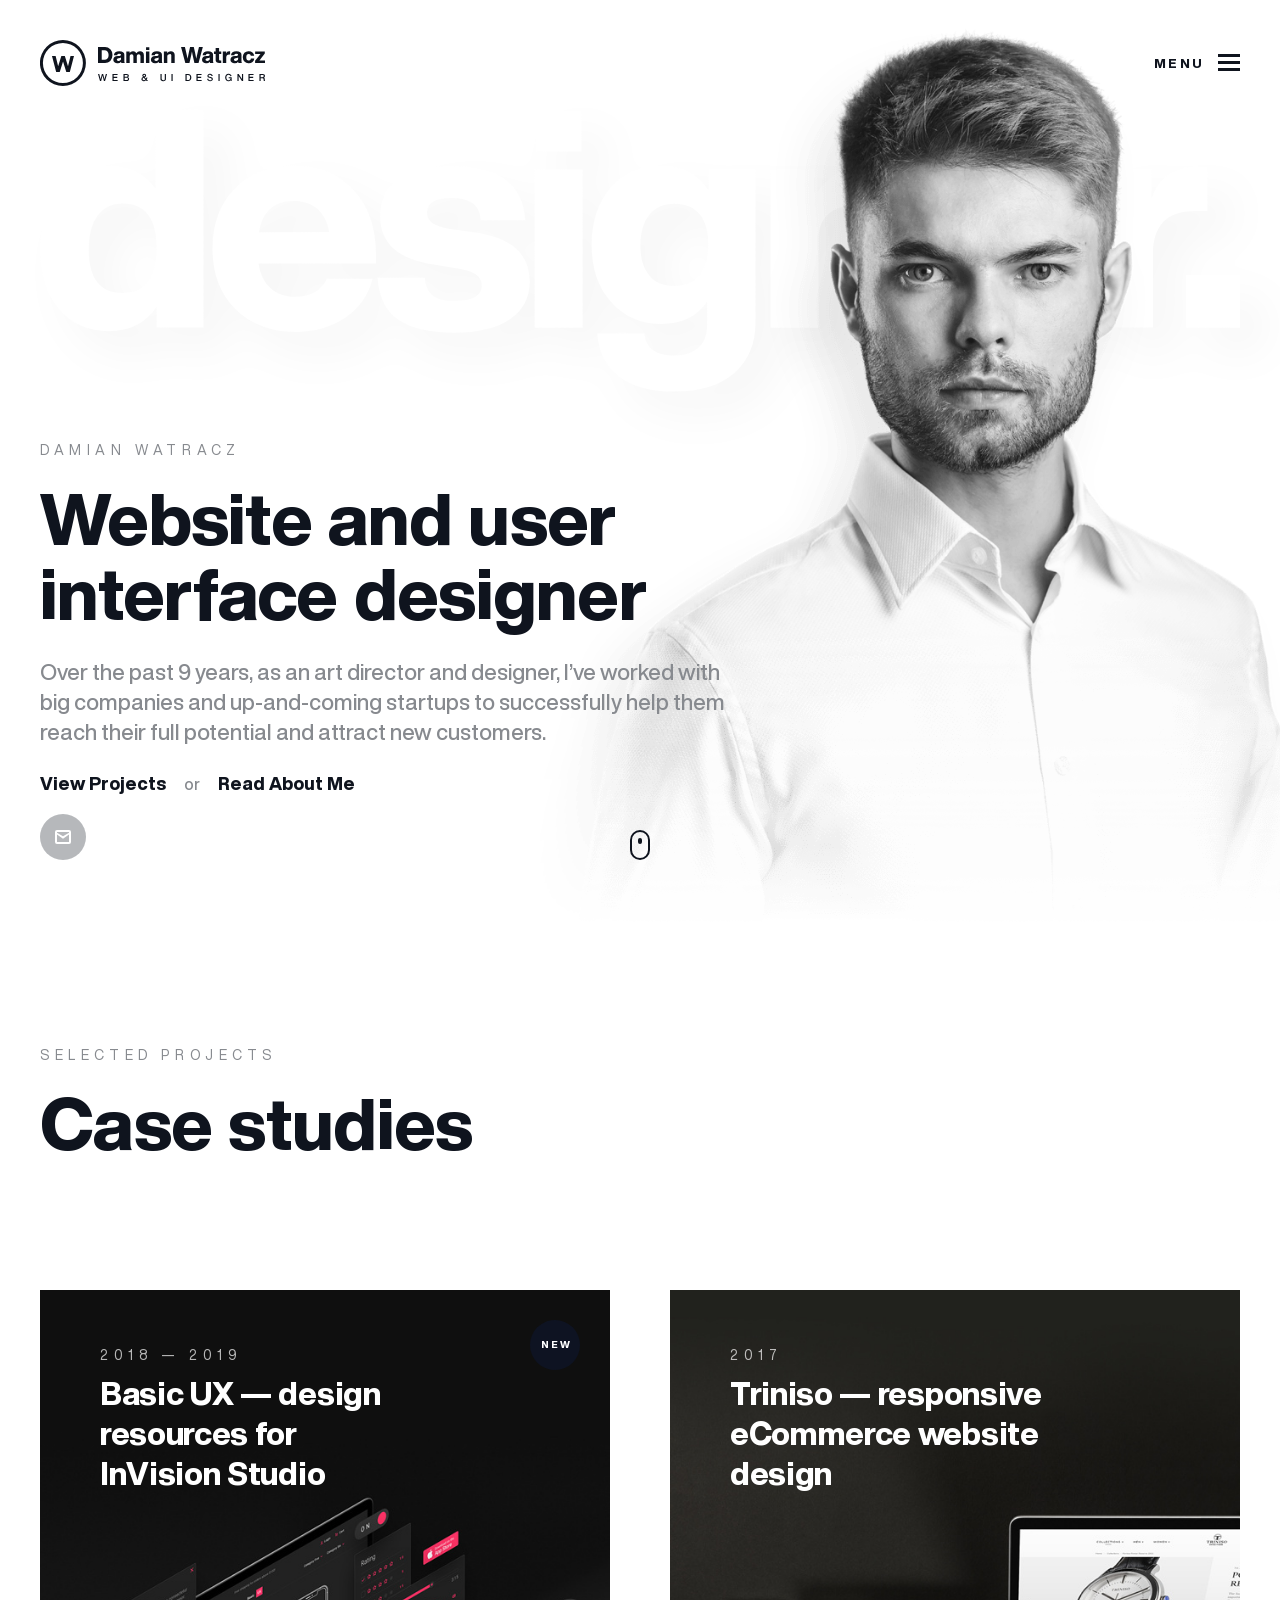
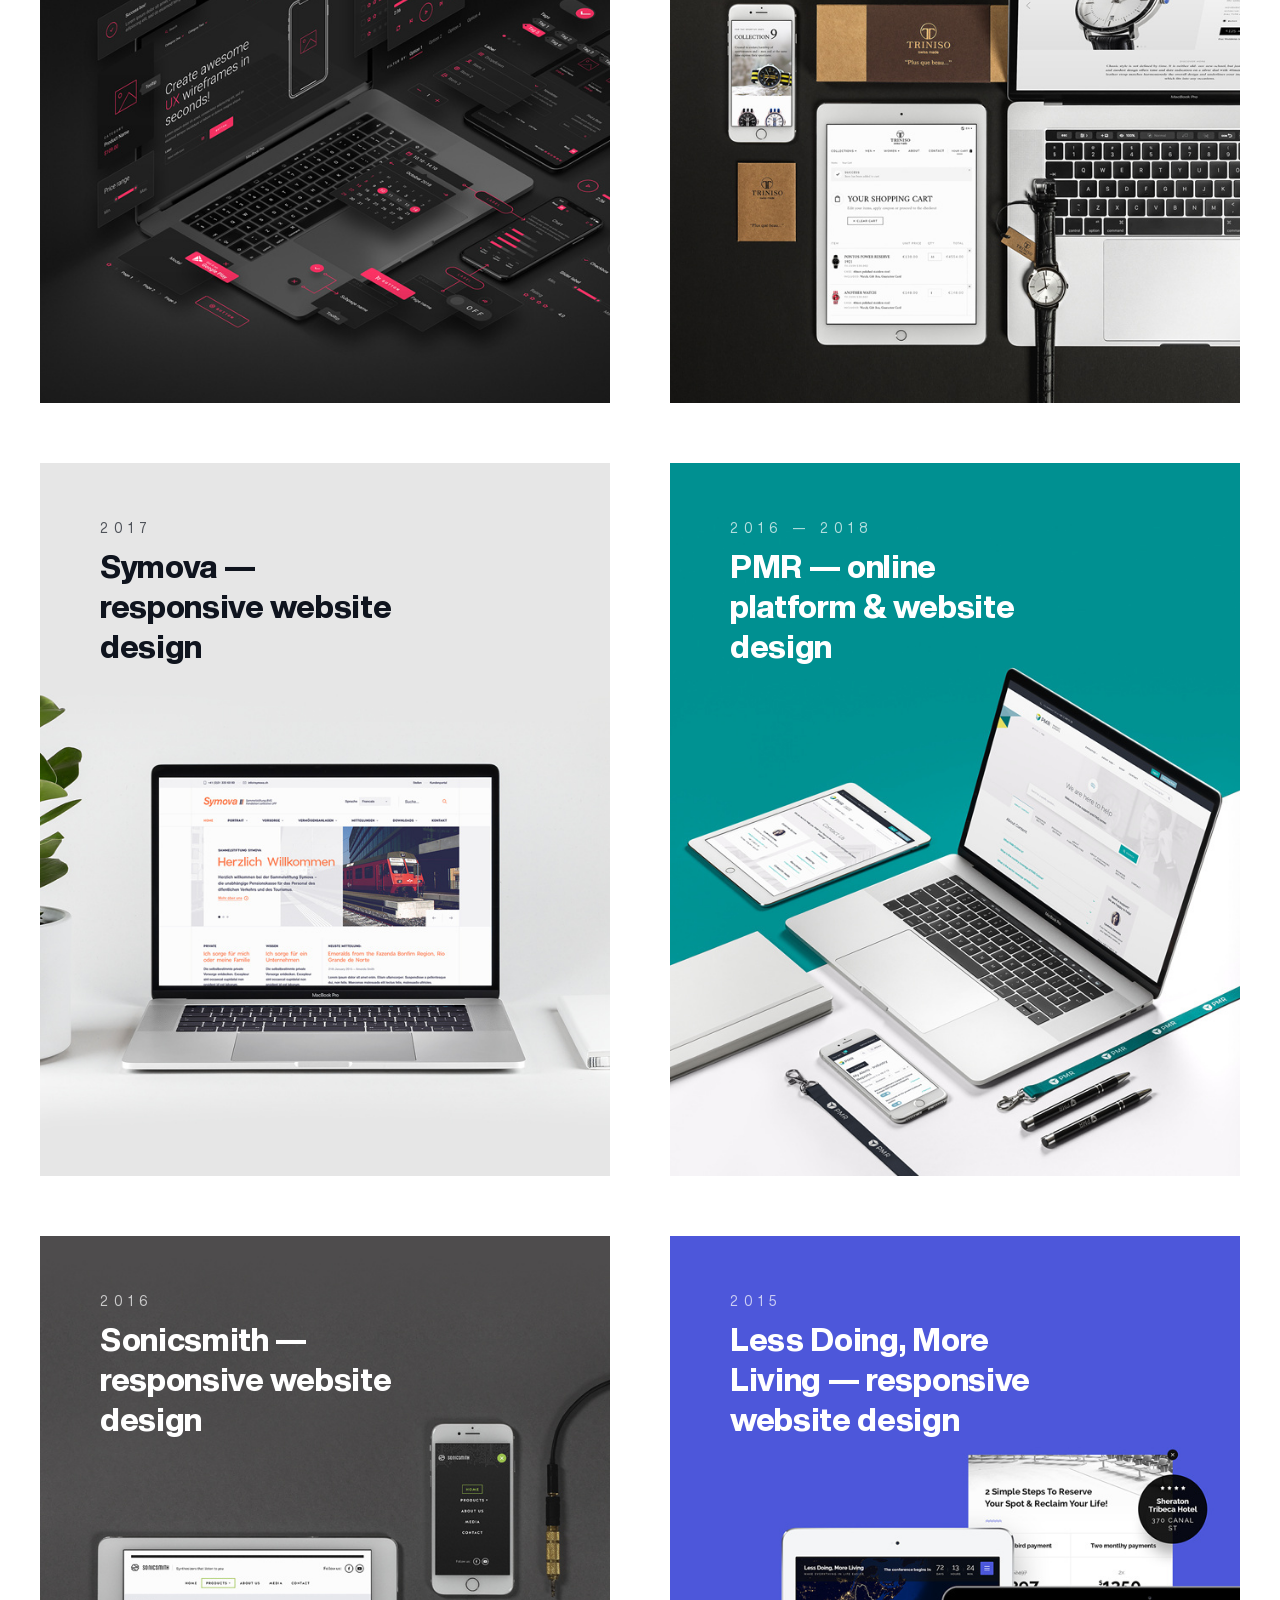
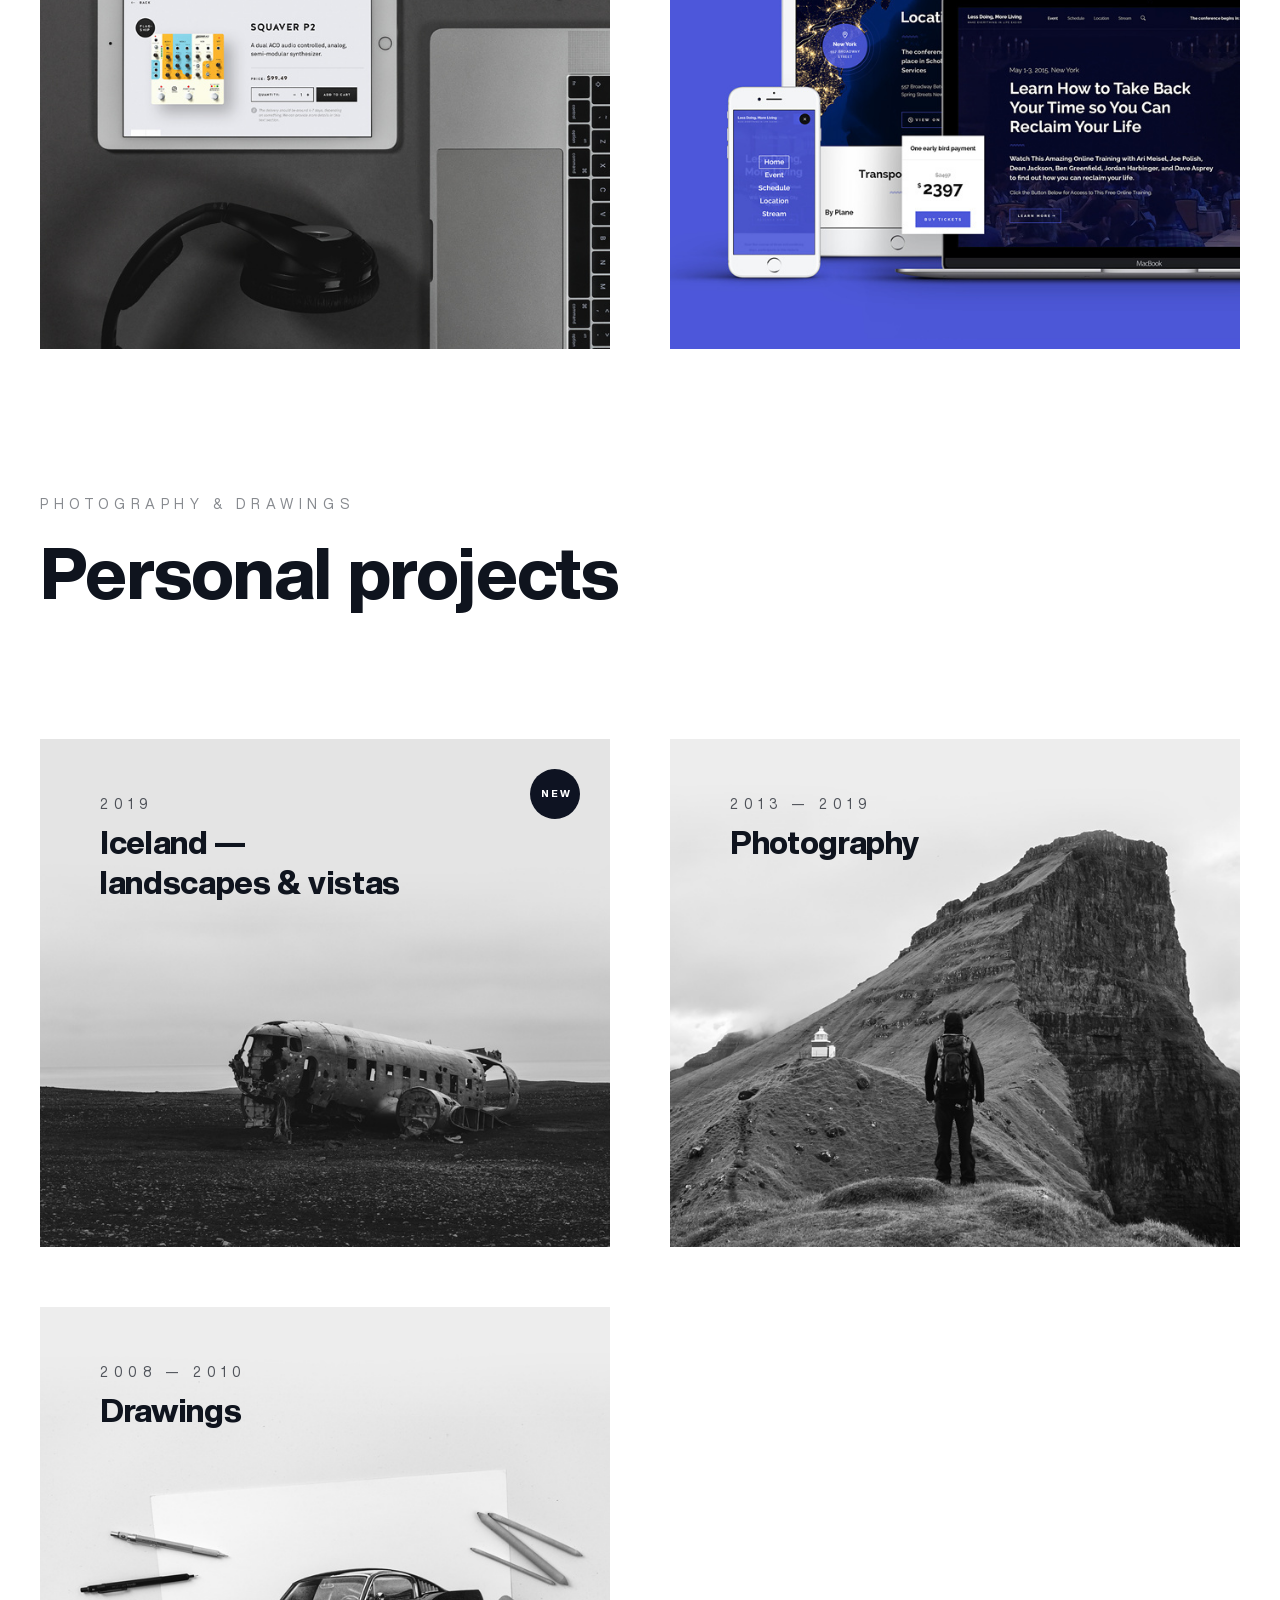
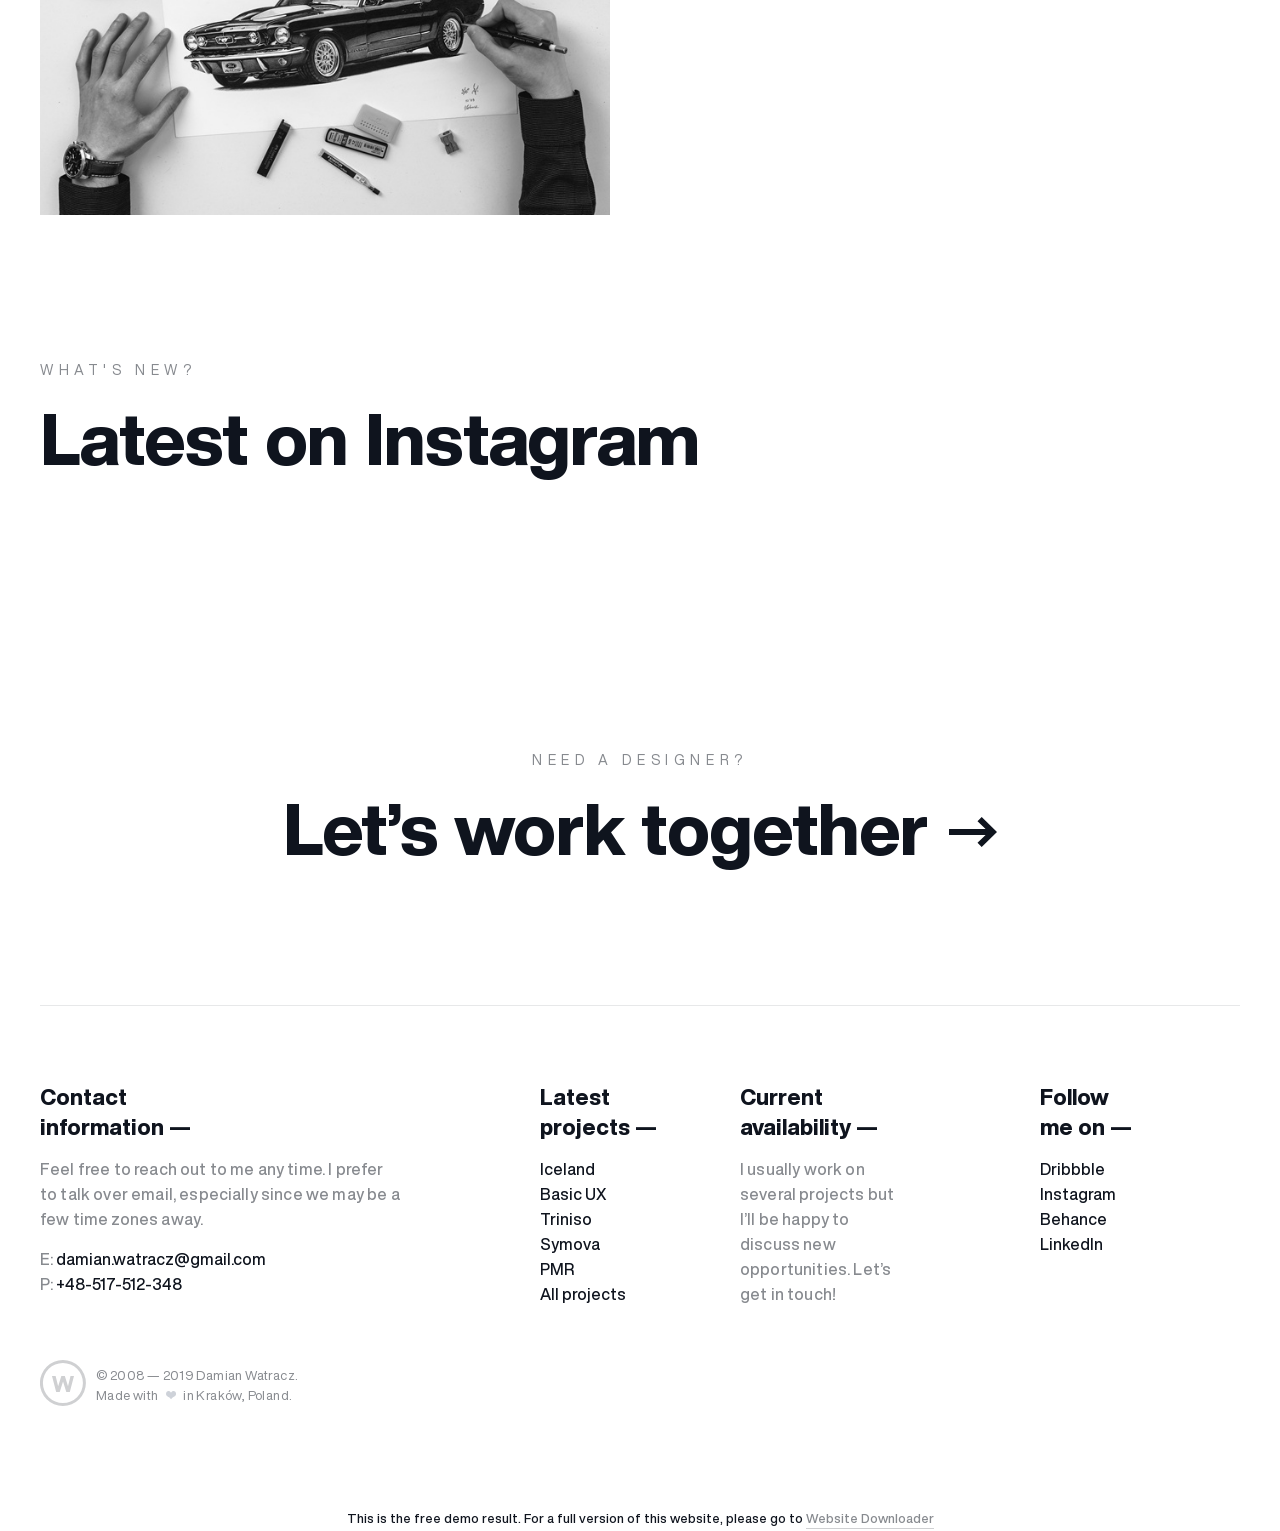
==== index.html @ 588ae4c5 "init: app init" ====
<!DOCTYPE html><html class="home"><head>
	<meta http-equiv="Content-Type" content="text/html; charset=UTF-8"/>
<title>Portfolio | Damian Watracz - Freelance Web & UI Designer</title>
	<link rel="canonical" href="https://watracz.com" />
<meta name="viewport" content="height=device-height, width=device-width, initial-scale=1, minimum-scale=1, maximum-scale=1, viewport-fit=cover, shrink-to-fit=no">
<base href=".">
<meta name="author" content="Damian Watracz">
<meta name="keywords" content="freelance, freelancer, responsive, rwd, web, website, ui, ux, user, interface, experience, graphic, creative, designer, director, direction, product, mobile, application, app, animation, interaction, photography, art, hire, agency, studio, consultancy, portfolio, case, study, studies, projects, krakow, kraków, poland">
<meta name="description" content="I design unique and functional digital products. Over the past 7 years, as a freelance art director and designer, I’ve worked with big companies and up-and-coming startups around the world to help them reach their full potential and attract new customers.">
<link rel="apple-touch-icon" sizes="57x57" href="assets/favicon/apple-touch-icon-57x57.png">
<link rel="apple-touch-icon" sizes="60x60" href="assets/favicon/apple-touch-icon-60x60.png">
<link rel="apple-touch-icon" sizes="72x72" href="assets/favicon/apple-touch-icon-72x72.png">
<link rel="apple-touch-icon" sizes="76x76" href="assets/favicon/apple-touch-icon-76x76.png">
<link rel="apple-touch-icon" sizes="114x114" href="assets/favicon/apple-touch-icon-114x114.png">
<link rel="apple-touch-icon" sizes="120x120" href="assets/favicon/apple-touch-icon-120x120.png">
<link rel="apple-touch-icon" sizes="144x144" href="assets/favicon/apple-touch-icon-144x144.png">
<link rel="apple-touch-icon" sizes="152x152" href="assets/favicon/apple-touch-icon-152x152.png">
<link rel="apple-touch-icon" sizes="180x180" href="assets/favicon/apple-touch-icon-180x180.png">
<link rel="icon" type="image/png" sizes="32x32" href="assets/favicon/favicon-32x32.png">
<link rel="icon" type="image/png" sizes="192x192" href="assets/favicon/android-chrome-192x192.png">
<link rel="icon" type="image/png" sizes="16x16" href="assets/favicon/favicon-16x16.png">
<link rel="manifest" href="site.webmanifest">
<link rel="mask-icon" href="assets/favicon/safari-pinned-tab.svg" color="#212733">
<link rel="shortcut icon" href="assets/favicon/favicon.ico">
<meta name="msapplication-TileColor" content="#ffffff">
<meta name="msapplication-TileImage" content="assets/favicon/mstile-144x144.png">
<meta name="msapplication-config" content="browserconfig.xml">
<meta name="theme-color" content="#ffffff">
<meta property="og:type" content="website">
<meta property="og:site_name" content="Damian Watracz">
<meta property="og:image" content="assets/images/page-home.jpg">
<meta property="og:image:width" content="1200">
<meta property="og:image:height" content="630">
<meta property="og:title" content="Portfolio | Damian Watracz - Freelance Web & UI Designer">
<meta property="og:description" content="I design unique and functional digital products. Over the past 7 years, as a freelance art director and designer, I’ve worked with big companies and up-and-coming startups around the world to help them reach their full potential and attract new customers.">
<link rel="stylesheet" href="assets/fonts/webfonts.css">
<link rel="stylesheet" href="css/build.min.css">
<script async src="https://www.googletagmanager.com/gtag/js?id=UA-112464574-1"></script>
<script>
			window.dataLayer = window.dataLayer || [];
			function gtag(){dataLayer.push(arguments);}
			gtag('js', new Date());
			gtag('config', 'UA-112464574-1');
		</script>
</head>
<body>
<script src="https://www.google.com/recaptcha/api.js?onload=recaptchaOnloadCallback&render=explicit" async defer></script>
<script>
		var recaptchaObject = null;
		var recaptchaOnloadCallback = function() {
			if($('#contact-recaptcha').length > 0 && typeof grecaptcha !== "undefined"){
				if($('#contact-recaptcha iframe').length < 1){
					recaptchaObject = grecaptcha.render('contact-recaptcha', {
						'sitekey' : '6LdtzscUAAAAAPSIrHt9dDtkTmiEdtwREsl9w4NA',
						'callback' : function(response){
							$('#contact-recaptcha > div iframe').removeAttr('style');
						}
					});
				}else{
					grecaptcha.reset(recaptchaObject);
				}
			}
		};
		</script>
<div class="svg-icons-wrapper">
<svg viewBox="0 0 20 20" xmlns="http://www.w3.org/2000/svg" xlink="http://www.w3.org/1999/xlink"><symbol viewBox="0 0 20 20" id="icon_arrow_down"><title>icon_arrow_down</title> <path d="M2,12.3L3.4,11L9,16.4V0h2v16.4l5.6-5.4l1.4,1.3L10,20L2,12.3z" /> </symbol><symbol viewBox="0 0 20 20" id="icon_arrow_left"><title>icon_arrow_left</title> <path d="M7.7,2L9,3.4L3.6,9H20v2H3.6L9,16.6L7.7,18L0,10L7.7,2z" /> </symbol><symbol viewBox="0 0 16 16" id="icon_arrow_link--thin"><title>icon_arrow_link--thin</title> <path d="M15,8.5L10.8,13l-0.7-0.7L13.1,9H1V8h12.1l-3.1-3.3L10.8,4L15,8.5z" /> </symbol><symbol viewBox="0 0 16 16" id="icon_arrow_link"><title>icon_arrow_link</title> <path d="M10.9,13l-1.4-1.4L12.2,9H0V7h12.2L9.5,4.4L10.9,3L16,8L10.9,13z" /> </symbol><symbol viewBox="0 0 20 20" id="icon_arrow_right"><title>icon_arrow_right</title> <path d="M12.3,18L11,16.6l5.4-5.6H0V9h16.4L11,3.4L12.3,2l7.7,8L12.3,18z" /> </symbol><symbol viewBox="0 0 20 20" id="icon_arrow_up"><title>icon_arrow_up</title> <path d="M18,7.7L16.6,9L11,3.6V20H9V3.6L3.4,9L2,7.7L10,0L18,7.7z" /> </symbol><symbol viewBox="0 0 20 20" id="icon_button_check"><title>icon_button_check</title> <path d="M17.7,3.8c-0.4-0.4-1-0.4-1.4,0l-8.4,9L3.7,9C3.3,8.6,2.7,8.6,2.3,9c-0.4,0.4-0.5,1-0.1,1.5L6.9,16c0,0.1,0.1,0.1,0.2,0.2
	c0.6,0.5,1.5,0.4,2-0.2l0,0l8.7-10.7C18.1,4.8,18.1,4.2,17.7,3.8z" /> </symbol><symbol viewBox="0 0 20 20" id="icon_button_loading"><title>icon_button_loading</title> <path id="icon_button_loading-Icon" d="M5.1,16c-0.3,0-0.5-0.1-0.7-0.3c-3.1-3.1-3.1-8.2,0-11.4C5.9,2.8,7.9,2,10,2c0.6,0,1,0.5,1,1s-0.4,1-1,1
	c-3.3,0-6,2.7-6,6c0,1.6,0.6,3.1,1.8,4.2c0.4,0.4,0.4,1,0,1.4c0,0,0,0,0,0C5.6,15.9,5.3,16,5.1,16z" /> </symbol><symbol viewBox="0 0 20 20" id="icon_button_mail"><title>icon_button_mail</title> <path d="M16,17H4c-1.1,0-2-0.9-2-2V5c0-1.1,0.9-2,2-2h12c1.1,0,2,0.9,2,2v10C18,16.1,17.1,17,16,17z M16,15V7.6l-6,4.2L4,7.6V15H16z
	 M4,5v0.7l6,3.4l6-3.4V5H4z" /> </symbol><symbol viewBox="0 0 20 20" id="icon_heart"><title>icon_heart</title> <path d="M10,5.6C7.4-0.1,0.1,1.2,0,7.9c0,3.7,3.5,5.1,5.9,6.5c2.3,1.4,3.9,3.4,4.2,4.2c0.2-0.8,2-2.8,4.1-4.3
	c2.3-1.6,5.9-2.9,5.9-6.5C20,1.2,12.5,0.1,10,5.6z" /> </symbol><symbol viewBox="0 0 30 30" id="icon_instagram"><title>icon_instagram</title> <style type="text/css"> .st0{fill-rule:evenodd;clip-rule:evenodd;} </style> <g> <g> <path class="st0" d="M15,7.8c-4,0-7.2,3.2-7.2,7.2s3.2,7.2,7.2,7.2c4,0,7.2-3.2,7.2-7.2S19,7.8,15,7.8z M15,19.6
			c-2.6,0-4.7-2.1-4.7-4.7c0-2.6,2.1-4.7,4.7-4.7c2.6,0,4.7,2.1,4.7,4.7C19.7,17.5,17.6,19.6,15,19.6z M22.5,5.8
			c-0.9,0-1.7,0.8-1.7,1.7s0.8,1.7,1.7,1.7s1.7-0.8,1.7-1.7S23.4,5.8,22.5,5.8z M20.9,1H9.1C4.6,1,1,4.6,1,9.1v11.8
			C1,25.4,4.6,29,9.1,29h11.8c4.5,0,8.1-3.6,8.1-8.1V9.1C29,4.6,25.4,1,20.9,1z M26.4,21.1c0,2.8-2.3,5.1-5.1,5.1c0,0-3,0.1-6.1,0.1
			c-3.2,0-6.4-0.1-6.4-0.1c-2.8,0-5.1-2.3-5.1-5.1c0,0-0.1-2.9-0.1-5.9c0-3.2,0.1-6.5,0.1-6.5c0-2.8,2.3-5.1,5.1-5.1
			c0,0,3.2-0.1,6.5-0.1c2.9,0,5.9,0.1,5.9,0.1c2.8,0,5.1,2.3,5.1,5.1c0,0,0.1,3.3,0.1,6.5C26.5,18.2,26.4,21.1,26.4,21.1z" /> </g> </g> </symbol><symbol viewBox="0 0 32 32" id="icon_marker"><title>icon_marker</title> <path d="M16,17c-2.8,0-5-2.2-5-5c0-2.8,2.2-5,5-5s5,2.2,5,5C21,14.8,18.8,17,16,17 M16,0C9.4,0,4,5.4,4,12c0,10,12,20,12,20
	s12-10,12-20C28,5.4,22.6,0,16,0" /> </symbol><symbol viewBox="0 0 20 20" id="icon_notification_error"><title>icon_notification_error</title> <style type="text/css"> .st0{fill-rule:evenodd;clip-rule:evenodd;} </style> <g> <g> <path class="st0" d="M10,12c-0.6,0-1,0.4-1,1s0.4,1,1,1s1-0.4,1-1S10.6,12,10,12z M10,2c-4.4,0-8,3.6-8,8s3.6,8,8,8s8-3.6,8-8
			S14.4,2,10,2z M10,16c-3.3,0-6-2.7-6-6s2.7-6,6-6c3.3,0,6,2.7,6,6S13.3,16,10,16z M10,6C9.4,6,9,6.4,9,7v3c0,0.6,0.4,1,1,1
			s1-0.4,1-1V7C11,6.4,10.6,6,10,6z" /> </g> </g> </symbol><symbol viewBox="0 0 20 20" id="icon_select_gray"><title>icon_select_gray</title> <style type="text/css"> .st0{fill-rule:evenodd;clip-rule:evenodd;} </style> <polygon class="st0" points="13.6,7 10,10.3 6.4,7 5,8.3 8.6,11.7 8.6,11.7 10,13 15,8.3 " /> </symbol><symbol viewBox="0 0 20 20" id="icon_select_new-black"><title>icon_select_new-black</title> <style type="text/css"> .st0{fill-rule:evenodd;clip-rule:evenodd;} </style> <polygon class="st0" points="13.6,7 10,10.3 6.4,7 5,8.3 8.6,11.7 8.6,11.7 10,13 15,8.3 " /> </symbol></svg> </div>
<div id="curtain" class="on first-loading">
<div class="loader-background">
<img src="assets/loader/loader-home.jpg" alt="" class="active" data-page="home">
</div>
</div>
<nav id="nav">
<a href="index.html" class="logo internal" data-page="home">
<svg version="1.0" xmlns="http://www.w3.org/2000/svg" xlink="http://www.w3.org/1999/xlink" x="0px" y="0px" width="46px" height="46px" viewBox="0 0 46 46" enable-background="new 0 0 46 46" space="preserve">
<path fill="#878a8f" d="M22.953,0A23,23,0,1,0,45.909,23,22.978,22.978,0,0,0,22.953,0Zm0,43A20,20,0,1,1,42.915,23,19.981,19.981,0,0,1,22.953,43Zm5.055-16.727L24.83,16.009h-3.5l-3.178,10.24-2.529-10.24H11.99L16.162,32H19.75l3.286-10.6L26.3,32h3.523L34,16.009h-3.5Z" />
</svg>
<svg version="1.0" xmlns="http://www.w3.org/2000/svg" xlink="http://www.w3.org/1999/xlink" x="0px" y="0px" width="167px" height="46px" viewBox="0 0 167 46" enable-background="new 0 0 167 46" space="preserve">
<path fill="#878a8f" d="M6.45,39.32L6.12,37.835,5.16,34H3.9l-0.97,3.837L2.591,39.32l-0.34-1.486L1.261,34h-1.27l2,7h1.17l1.36-5.47L5.89,41H7.05l2.03-7H7.84L6.81,37.835Zm12.777-1.427V36.871H15.678V35.011h3.9V34H14.468v7h5.2V39.989H15.678v-2.1h3.549ZM30.834,35.71a1.521,1.521,0,0,0-.57-1.254A2.391,2.391,0,0,0,28.725,34H25.466v7h3.3a2.474,2.474,0,0,0,1.715-.561,1.9,1.9,0,0,0,.625-1.486,1.69,1.69,0,0,0-1.37-1.741,1.468,1.468,0,0,0,1.1-1.505h0Zm-1.21.177a0.859,0.859,0,0,1-.295.7,1.321,1.321,0,0,1-.865.246h-1.79v-1.84h1.86a0.888,0.888,0,0,1,1.09.9h0Zm-2.949,1.928h1.959a1.044,1.044,0,0,1,1.27,1.072,1.013,1.013,0,0,1-.335.816,1.447,1.447,0,0,1-.965.285h-1.93V37.815ZM49.44,37.53H48.32A3.888,3.888,0,0,1,48,38.72l-1.28-1.407a2.089,2.089,0,0,0,1.41-1.84,1.467,1.467,0,0,0-.54-1.181,2.086,2.086,0,0,0-1.39-.462,2.333,2.333,0,0,0-.89.167,1.593,1.593,0,0,0-.99,1.176,1.588,1.588,0,0,0,.1.881,2.922,2.922,0,0,0,.645.974,2.221,2.221,0,0,0-1.66,2.105,1.784,1.784,0,0,0,.67,1.466,2.69,2.69,0,0,0,1.75.551,3.033,3.033,0,0,0,2.15-.856l0.64,0.718h1.46L48.7,39.488a4.456,4.456,0,0,0,.74-1.958h0Zm-2.41-2a0.81,0.81,0,0,1-.23.571,2.4,2.4,0,0,1-.74.482l-0.23-.256a1.231,1.231,0,0,1-.4-0.826,0.6,0.6,0,0,1,.23-0.521,0.814,0.814,0,0,1,.56-0.2,1.063,1.063,0,0,1,.58.2,0.7,0.7,0,0,1,.23.551h0Zm-2.09,4.339a0.994,0.994,0,0,1-.36-0.8,1.494,1.494,0,0,1,1.15-1.318l1.6,1.81a1.893,1.893,0,0,1-1.41.61A1.467,1.467,0,0,1,44.941,39.871Zm23.025-1.053V34h-1.21v4.85a1.269,1.269,0,0,1-1.54,1.309q-1.55,0-1.55-1.309V34h-1.21v4.821a2.2,2.2,0,0,0,.72,1.761,3.016,3.016,0,0,0,2.029.62,3.081,3.081,0,0,0,2.04-.62,2.2,2.2,0,0,0,.72-1.761h0ZM74.664,34h-1.21v7h1.21V34Zm12.787,7h2.6a3.1,3.1,0,0,0,2.424-.915A3.731,3.731,0,0,0,93.3,37.5a3.737,3.737,0,0,0-.82-2.6A3.135,3.135,0,0,0,90.04,34H87.451v7Zm1.21-6.011h1.19a2.167,2.167,0,0,1,1.7.6A2.858,2.858,0,0,1,92.08,37.5a2.881,2.881,0,0,1-.51,1.894,2.048,2.048,0,0,1-1.64.6h-1.27v-5Zm14.546,2.9V36.871H99.658V35.011h3.9V34H98.448v7h5.2V39.989H99.658v-2.1h3.549Zm10.963,2.715a1.889,1.889,0,0,0,.735-1.564q0-1.554-1.99-2.007l-1.34-.3a1.02,1.02,0,0,1-1.029-.915,0.862,0.862,0,0,1,.369-0.733,1.7,1.7,0,0,1,1.02-.271,1.823,1.823,0,0,1,1.135.325,1.29,1.29,0,0,1,.5.915h1.17a2.2,2.2,0,0,0-.82-1.623,3.07,3.07,0,0,0-1.97-.59,2.8,2.8,0,0,0-1.909.59,1.941,1.941,0,0,0-.68,1.505q0,1.466,1.869,1.889l1.16,0.266a2.385,2.385,0,0,1,.99.394,0.809,0.809,0,0,1,.3.659,0.907,0.907,0,0,1-.405.792,2.015,2.015,0,0,1-1.155.28,1.51,1.51,0,0,1-1.789-1.436h-1.18a2.362,2.362,0,0,0,.835,1.79A3.956,3.956,0,0,0,114.17,40.609ZM121.653,34h-1.21v7h1.21V34Zm9.008,3.237v1.013h1.929v0.118a2.117,2.117,0,0,1-.664,1.318,2.135,2.135,0,0,1-2.945-.256,2.984,2.984,0,0,1-.58-1.928,2.9,2.9,0,0,1,.585-1.919,2.267,2.267,0,0,1,2.83-.359,1.48,1.48,0,0,1,.594.969l1.18-.079a2.476,2.476,0,0,0-.97-1.663,3.338,3.338,0,0,0-2.059-.6,3.176,3.176,0,0,0-2.45.984,3.735,3.735,0,0,0-.929,2.656,3.7,3.7,0,0,0,.939,2.666,3.089,3.089,0,0,0,2.37,1,2.383,2.383,0,0,0,2.139-1.023L132.86,41h0.82V37.235l-0.33.059,0.01-.059h-2.7ZM140.679,34h-1.24v7h1.18v-5.1l3.259,5.1h1.259V34h-1.179v5.116Zm14.516,3.9V36.871h-3.549V35.011h3.9V34h-5.109v7h5.2V39.989h-3.989v-2.1H155.2Zm10.448-.276A1.722,1.722,0,0,0,166.612,37a1.79,1.79,0,0,0,.34-1.117,1.761,1.761,0,0,0-.569-1.377,2.377,2.377,0,0,0-1.64-.512h-3.309v7h1.209V38.14h1.74a1.29,1.29,0,0,1,.86.236,1.16,1.16,0,0,1,.32.8l0.19,1.83h1.239l-0.28-2.223a1.243,1.243,0,0,0-1.069-1.161h0Zm-3-2.607h1.91a1.312,1.312,0,0,1,.9.271,0.955,0.955,0,0,1,.3.753,1.006,1.006,0,0,1-.355.817,1.567,1.567,0,0,1-1.025.3h-1.73V35.011ZM0.011,23H6.422a7.9,7.9,0,0,0,5.928-2.12,8.052,8.052,0,0,0,2.064-5.865A8.052,8.052,0,0,0,12.35,9.147a7.9,7.9,0,0,0-5.928-2.12H0.011V23ZM3.721,10.235H6.356a3.978,3.978,0,0,1,3.107,1.2,5.175,5.175,0,0,1,1.087,3.577A5.174,5.174,0,0,1,9.463,18.59a3.977,3.977,0,0,1-3.107,1.2H3.721V10.235ZM26.358,20.867V14.721q0-3.566-5.05-3.566-5.116,0-5.423,4.015h3.4a1.647,1.647,0,0,1,.516-1.2,2.528,2.528,0,0,1,1.482-.325q1.734,0,1.735,1.166,0,0.987-1.471,1.144l-1.778.157q-4.435.382-4.435,3.611a3.2,3.2,0,0,0,1.131,2.6,4.53,4.53,0,0,0,3,.942,4.176,4.176,0,0,0,3.623-1.57,3.034,3.034,0,0,0,.285,1.3h3.447a3.843,3.843,0,0,1-.461-2.131h0Zm-7.092-.314a1.18,1.18,0,0,1-.439-0.965q0-1.211,1.647-1.391l1.405-.157a1.875,1.875,0,0,0,1.142-.449v0.852a2.373,2.373,0,0,1-.681,1.851,2.642,2.642,0,0,1-1.844.617A1.891,1.891,0,0,1,19.266,20.553Zm19.1-7.312a3.531,3.531,0,0,0-3.513-2.086,3.741,3.741,0,0,0-3.227,1.906V11.424H28.29V23h3.425V16.605a2.755,2.755,0,0,1,.538-1.839,1.8,1.8,0,0,1,1.438-.628q1.69,0,1.691,1.951V23h3.425V16.605a2.8,2.8,0,0,1,.527-1.839,1.766,1.766,0,0,1,1.427-.628q1.69,0,1.691,1.951V23h3.425V15.484a4.516,4.516,0,0,0-1.054-3.2,3.794,3.794,0,0,0-2.92-1.133,4.117,4.117,0,0,0-3.535,2.086h0Zm12.954-6.1H48.05V10.1h3.272V7.14Zm0.066,4.284H47.962V23h3.425V11.424Zm12.559,9.443V14.721q0-3.566-5.05-3.566-5.116,0-5.423,4.015h3.4a1.646,1.646,0,0,1,.516-1.2,2.528,2.528,0,0,1,1.482-.325q1.734,0,1.734,1.166,0,0.987-1.471,1.144l-1.779.157q-4.435.382-4.435,3.611a3.2,3.2,0,0,0,1.131,2.6,4.53,4.53,0,0,0,3,.942,4.177,4.177,0,0,0,3.623-1.57A3.035,3.035,0,0,0,60.96,23h3.447a3.843,3.843,0,0,1-.461-2.131h0Zm-7.092-.314a1.18,1.18,0,0,1-.439-0.965q0-1.211,1.647-1.391l1.405-.157a1.875,1.875,0,0,0,1.142-.449v0.852a2.373,2.373,0,0,1-.681,1.851,2.643,2.643,0,0,1-1.844.617A1.891,1.891,0,0,1,56.854,20.553Zm12.361-7.491V11.424H65.878V23H69.3v-6.46a2.426,2.426,0,0,1,.615-1.772,2.063,2.063,0,0,1,1.537-.628,1.681,1.681,0,0,1,1.822,1.974V23H76.7V15.416a4.372,4.372,0,0,0-1.065-3.151,3.785,3.785,0,0,0-2.865-1.11,4.113,4.113,0,0,0-3.557,1.906h0ZM98.263,18.8q-0.615-3.566-1.23-6.3L95.782,7.028H92.071L90.82,12.5q-0.483,2.22-1.23,6.258Q89.041,16,88.207,12.5l-1.3-5.473H83.025L87.307,23h4.15l1.317-5.652q0.68-3.163,1.164-5.764,0.549,3.23,1.164,5.764L96.4,23h4.15l4.281-15.97h-3.864L99.646,12.5q-1.076,4.867-1.383,6.3h0Zm16.8,2.063V14.721q0-3.566-5.05-3.566-5.117,0-5.423,4.015h3.4a1.647,1.647,0,0,1,.516-1.2,2.531,2.531,0,0,1,1.482-.325q1.734,0,1.735,1.166,0,0.987-1.471,1.144l-1.779.157q-4.435.382-4.435,3.611a3.2,3.2,0,0,0,1.131,2.6,4.528,4.528,0,0,0,3,.942,4.178,4.178,0,0,0,3.623-1.57,3.024,3.024,0,0,0,.285,1.3h3.447a3.846,3.846,0,0,1-.461-2.131h0Zm-7.092-.314a1.18,1.18,0,0,1-.439-0.965q0-1.211,1.647-1.391l1.405-.157a1.879,1.879,0,0,0,1.142-.449v0.852a2.372,2.372,0,0,1-.681,1.851,2.643,2.643,0,0,1-1.844.617A1.893,1.893,0,0,1,107.967,20.553Zm13.108-9.129V7.992H117.65v3.432h-1.691v2.557h1.691v5.787a3.11,3.11,0,0,0,.944,2.546,4.855,4.855,0,0,0,3.074.774,11.365,11.365,0,0,0,1.581-.09V20.4H122.37a1.758,1.758,0,0,1-1.01-.213,0.94,0.94,0,0,1-.285-0.8V13.981h2.174V11.424h-2.174Zm7.07,2.153V11.424h-3.337V23h3.425V17.614q0-3.14,3.008-3.14h0.878V11.289q-0.658-.045-0.747-0.045a3.134,3.134,0,0,0-3.227,2.333h0Zm15.325,7.289V14.721q0-3.566-5.05-3.566-5.117,0-5.423,4.015h3.4a1.647,1.647,0,0,1,.516-1.2,2.527,2.527,0,0,1,1.482-.325q1.734,0,1.735,1.166,0,0.987-1.471,1.144l-1.779.157q-4.436.382-4.435,3.611a3.2,3.2,0,0,0,1.131,2.6,4.528,4.528,0,0,0,3,.942A4.175,4.175,0,0,0,140.2,21.7a3.038,3.038,0,0,0,.286,1.3h3.447a3.846,3.846,0,0,1-.461-2.131h0Zm-7.092-.314a1.18,1.18,0,0,1-.439-0.965q0-1.211,1.647-1.391l1.405-.157a1.879,1.879,0,0,0,1.142-.449v0.852a2.375,2.375,0,0,1-.681,1.851,2.643,2.643,0,0,1-1.844.617A1.893,1.893,0,0,1,136.378,20.553Zm18.18,1.413a4.893,4.893,0,0,0,1.69-3.521h-3.4A1.971,1.971,0,0,1,150.65,20.4q-2.351,0-2.35-3.185Q148.3,14,150.65,14a1.921,1.921,0,0,1,2.129,1.772h3.4a4.948,4.948,0,0,0-1.723-3.376,5.721,5.721,0,0,0-3.809-1.245,5.618,5.618,0,0,0-4.238,1.637,6.093,6.093,0,0,0-1.581,4.419,6.109,6.109,0,0,0,1.581,4.4,5.576,5.576,0,0,0,4.238,1.66,5.841,5.841,0,0,0,3.908-1.3h0Zm6.806-1.548q0.637-.762,1.405-1.727l4.018-5.069v-2.2h-9.66v2.6h3.1q1.777,0,2.283-.022-0.638.763-1.405,1.727L157.083,20.8V23h9.924V20.4h-3.359q-1.779,0-2.284.022h0Z" />
</svg>
</a>
<a href="#" class="close">
<span>Close</span>
<b>
<i></i>
<i></i>
</b>
</a>
<footer>
<p class="small">
© 2018 Damian Watracz<span>. Made with <span class="icon icon-heart"><svg><use xlink:href="#icon_heart" /></svg></span> in Kraków, Poland.</span>
</p>
</footer>
</nav>
<nav id="nav-overlay-content"><div>
<div class="content">
<h5>Menu</h5>
<ul>
<li><a href="index.html" class="active" data-page="home"><i></i>Projects</a></li>
<li><a href="about.html" data-page="about"><i></i>About me</a></li>
<li><a href="contact.html" data-page="contact"><i></i>Contact</a></li>
<li><a href="https://dribbble.com/damianwatracz" target="_blank"><i></i>Dribbble</a></li>
<li><a href="https://www.instagram.com/damianwatracz/" target="_blank"><i></i>Instagram</a></li>
<li><a href="https://www.behance.net/damianwatracz" target="_blank"><i></i>Behance</a></li>
</ul>
</div>
</div></nav>
<div id="nav-scroll"></div>
<div class="loader on first-loading">
<div class="loader-preloader">
<div class="swiper-lazy-preloader">
</div>
</div>
<div class="logo">
<svg version="1.0" xmlns="http://www.w3.org/2000/svg" xlink="http://www.w3.org/1999/xlink" x="0px" y="0px" width="46px" height="46px" viewBox="0 0 46 46" enable-background="new 0 0 46 46" space="preserve">
<path fill="#878a8f" d="M22.953,0A23,23,0,1,0,45.909,23,22.978,22.978,0,0,0,22.953,0Zm0,43A20,20,0,1,1,42.915,23,19.981,19.981,0,0,1,22.953,43Zm5.055-16.727L24.83,16.009h-3.5l-3.178,10.24-2.529-10.24H11.99L16.162,32H19.75l3.286-10.6L26.3,32h3.523L34,16.009h-3.5Z" />
</svg>
<svg version="1.0" xmlns="http://www.w3.org/2000/svg" xlink="http://www.w3.org/1999/xlink" x="0px" y="0px" width="167px" height="46px" viewBox="0 0 167 46" enable-background="new 0 0 167 46" space="preserve">
<path fill="#878a8f" d="M6.45,39.32L6.12,37.835,5.16,34H3.9l-0.97,3.837L2.591,39.32l-0.34-1.486L1.261,34h-1.27l2,7h1.17l1.36-5.47L5.89,41H7.05l2.03-7H7.84L6.81,37.835Zm12.777-1.427V36.871H15.678V35.011h3.9V34H14.468v7h5.2V39.989H15.678v-2.1h3.549ZM30.834,35.71a1.521,1.521,0,0,0-.57-1.254A2.391,2.391,0,0,0,28.725,34H25.466v7h3.3a2.474,2.474,0,0,0,1.715-.561,1.9,1.9,0,0,0,.625-1.486,1.69,1.69,0,0,0-1.37-1.741,1.468,1.468,0,0,0,1.1-1.505h0Zm-1.21.177a0.859,0.859,0,0,1-.295.7,1.321,1.321,0,0,1-.865.246h-1.79v-1.84h1.86a0.888,0.888,0,0,1,1.09.9h0Zm-2.949,1.928h1.959a1.044,1.044,0,0,1,1.27,1.072,1.013,1.013,0,0,1-.335.816,1.447,1.447,0,0,1-.965.285h-1.93V37.815ZM49.44,37.53H48.32A3.888,3.888,0,0,1,48,38.72l-1.28-1.407a2.089,2.089,0,0,0,1.41-1.84,1.467,1.467,0,0,0-.54-1.181,2.086,2.086,0,0,0-1.39-.462,2.333,2.333,0,0,0-.89.167,1.593,1.593,0,0,0-.99,1.176,1.588,1.588,0,0,0,.1.881,2.922,2.922,0,0,0,.645.974,2.221,2.221,0,0,0-1.66,2.105,1.784,1.784,0,0,0,.67,1.466,2.69,2.69,0,0,0,1.75.551,3.033,3.033,0,0,0,2.15-.856l0.64,0.718h1.46L48.7,39.488a4.456,4.456,0,0,0,.74-1.958h0Zm-2.41-2a0.81,0.81,0,0,1-.23.571,2.4,2.4,0,0,1-.74.482l-0.23-.256a1.231,1.231,0,0,1-.4-0.826,0.6,0.6,0,0,1,.23-0.521,0.814,0.814,0,0,1,.56-0.2,1.063,1.063,0,0,1,.58.2,0.7,0.7,0,0,1,.23.551h0Zm-2.09,4.339a0.994,0.994,0,0,1-.36-0.8,1.494,1.494,0,0,1,1.15-1.318l1.6,1.81a1.893,1.893,0,0,1-1.41.61A1.467,1.467,0,0,1,44.941,39.871Zm23.025-1.053V34h-1.21v4.85a1.269,1.269,0,0,1-1.54,1.309q-1.55,0-1.55-1.309V34h-1.21v4.821a2.2,2.2,0,0,0,.72,1.761,3.016,3.016,0,0,0,2.029.62,3.081,3.081,0,0,0,2.04-.62,2.2,2.2,0,0,0,.72-1.761h0ZM74.664,34h-1.21v7h1.21V34Zm12.787,7h2.6a3.1,3.1,0,0,0,2.424-.915A3.731,3.731,0,0,0,93.3,37.5a3.737,3.737,0,0,0-.82-2.6A3.135,3.135,0,0,0,90.04,34H87.451v7Zm1.21-6.011h1.19a2.167,2.167,0,0,1,1.7.6A2.858,2.858,0,0,1,92.08,37.5a2.881,2.881,0,0,1-.51,1.894,2.048,2.048,0,0,1-1.64.6h-1.27v-5Zm14.546,2.9V36.871H99.658V35.011h3.9V34H98.448v7h5.2V39.989H99.658v-2.1h3.549Zm10.963,2.715a1.889,1.889,0,0,0,.735-1.564q0-1.554-1.99-2.007l-1.34-.3a1.02,1.02,0,0,1-1.029-.915,0.862,0.862,0,0,1,.369-0.733,1.7,1.7,0,0,1,1.02-.271,1.823,1.823,0,0,1,1.135.325,1.29,1.29,0,0,1,.5.915h1.17a2.2,2.2,0,0,0-.82-1.623,3.07,3.07,0,0,0-1.97-.59,2.8,2.8,0,0,0-1.909.59,1.941,1.941,0,0,0-.68,1.505q0,1.466,1.869,1.889l1.16,0.266a2.385,2.385,0,0,1,.99.394,0.809,0.809,0,0,1,.3.659,0.907,0.907,0,0,1-.405.792,2.015,2.015,0,0,1-1.155.28,1.51,1.51,0,0,1-1.789-1.436h-1.18a2.362,2.362,0,0,0,.835,1.79A3.956,3.956,0,0,0,114.17,40.609ZM121.653,34h-1.21v7h1.21V34Zm9.008,3.237v1.013h1.929v0.118a2.117,2.117,0,0,1-.664,1.318,2.135,2.135,0,0,1-2.945-.256,2.984,2.984,0,0,1-.58-1.928,2.9,2.9,0,0,1,.585-1.919,2.267,2.267,0,0,1,2.83-.359,1.48,1.48,0,0,1,.594.969l1.18-.079a2.476,2.476,0,0,0-.97-1.663,3.338,3.338,0,0,0-2.059-.6,3.176,3.176,0,0,0-2.45.984,3.735,3.735,0,0,0-.929,2.656,3.7,3.7,0,0,0,.939,2.666,3.089,3.089,0,0,0,2.37,1,2.383,2.383,0,0,0,2.139-1.023L132.86,41h0.82V37.235l-0.33.059,0.01-.059h-2.7ZM140.679,34h-1.24v7h1.18v-5.1l3.259,5.1h1.259V34h-1.179v5.116Zm14.516,3.9V36.871h-3.549V35.011h3.9V34h-5.109v7h5.2V39.989h-3.989v-2.1H155.2Zm10.448-.276A1.722,1.722,0,0,0,166.612,37a1.79,1.79,0,0,0,.34-1.117,1.761,1.761,0,0,0-.569-1.377,2.377,2.377,0,0,0-1.64-.512h-3.309v7h1.209V38.14h1.74a1.29,1.29,0,0,1,.86.236,1.16,1.16,0,0,1,.32.8l0.19,1.83h1.239l-0.28-2.223a1.243,1.243,0,0,0-1.069-1.161h0Zm-3-2.607h1.91a1.312,1.312,0,0,1,.9.271,0.955,0.955,0,0,1,.3.753,1.006,1.006,0,0,1-.355.817,1.567,1.567,0,0,1-1.025.3h-1.73V35.011ZM0.011,23H6.422a7.9,7.9,0,0,0,5.928-2.12,8.052,8.052,0,0,0,2.064-5.865A8.052,8.052,0,0,0,12.35,9.147a7.9,7.9,0,0,0-5.928-2.12H0.011V23ZM3.721,10.235H6.356a3.978,3.978,0,0,1,3.107,1.2,5.175,5.175,0,0,1,1.087,3.577A5.174,5.174,0,0,1,9.463,18.59a3.977,3.977,0,0,1-3.107,1.2H3.721V10.235ZM26.358,20.867V14.721q0-3.566-5.05-3.566-5.116,0-5.423,4.015h3.4a1.647,1.647,0,0,1,.516-1.2,2.528,2.528,0,0,1,1.482-.325q1.734,0,1.735,1.166,0,0.987-1.471,1.144l-1.778.157q-4.435.382-4.435,3.611a3.2,3.2,0,0,0,1.131,2.6,4.53,4.53,0,0,0,3,.942,4.176,4.176,0,0,0,3.623-1.57,3.034,3.034,0,0,0,.285,1.3h3.447a3.843,3.843,0,0,1-.461-2.131h0Zm-7.092-.314a1.18,1.18,0,0,1-.439-0.965q0-1.211,1.647-1.391l1.405-.157a1.875,1.875,0,0,0,1.142-.449v0.852a2.373,2.373,0,0,1-.681,1.851,2.642,2.642,0,0,1-1.844.617A1.891,1.891,0,0,1,19.266,20.553Zm19.1-7.312a3.531,3.531,0,0,0-3.513-2.086,3.741,3.741,0,0,0-3.227,1.906V11.424H28.29V23h3.425V16.605a2.755,2.755,0,0,1,.538-1.839,1.8,1.8,0,0,1,1.438-.628q1.69,0,1.691,1.951V23h3.425V16.605a2.8,2.8,0,0,1,.527-1.839,1.766,1.766,0,0,1,1.427-.628q1.69,0,1.691,1.951V23h3.425V15.484a4.516,4.516,0,0,0-1.054-3.2,3.794,3.794,0,0,0-2.92-1.133,4.117,4.117,0,0,0-3.535,2.086h0Zm12.954-6.1H48.05V10.1h3.272V7.14Zm0.066,4.284H47.962V23h3.425V11.424Zm12.559,9.443V14.721q0-3.566-5.05-3.566-5.116,0-5.423,4.015h3.4a1.646,1.646,0,0,1,.516-1.2,2.528,2.528,0,0,1,1.482-.325q1.734,0,1.734,1.166,0,0.987-1.471,1.144l-1.779.157q-4.435.382-4.435,3.611a3.2,3.2,0,0,0,1.131,2.6,4.53,4.53,0,0,0,3,.942,4.177,4.177,0,0,0,3.623-1.57A3.035,3.035,0,0,0,60.96,23h3.447a3.843,3.843,0,0,1-.461-2.131h0Zm-7.092-.314a1.18,1.18,0,0,1-.439-0.965q0-1.211,1.647-1.391l1.405-.157a1.875,1.875,0,0,0,1.142-.449v0.852a2.373,2.373,0,0,1-.681,1.851,2.643,2.643,0,0,1-1.844.617A1.891,1.891,0,0,1,56.854,20.553Zm12.361-7.491V11.424H65.878V23H69.3v-6.46a2.426,2.426,0,0,1,.615-1.772,2.063,2.063,0,0,1,1.537-.628,1.681,1.681,0,0,1,1.822,1.974V23H76.7V15.416a4.372,4.372,0,0,0-1.065-3.151,3.785,3.785,0,0,0-2.865-1.11,4.113,4.113,0,0,0-3.557,1.906h0ZM98.263,18.8q-0.615-3.566-1.23-6.3L95.782,7.028H92.071L90.82,12.5q-0.483,2.22-1.23,6.258Q89.041,16,88.207,12.5l-1.3-5.473H83.025L87.307,23h4.15l1.317-5.652q0.68-3.163,1.164-5.764,0.549,3.23,1.164,5.764L96.4,23h4.15l4.281-15.97h-3.864L99.646,12.5q-1.076,4.867-1.383,6.3h0Zm16.8,2.063V14.721q0-3.566-5.05-3.566-5.117,0-5.423,4.015h3.4a1.647,1.647,0,0,1,.516-1.2,2.531,2.531,0,0,1,1.482-.325q1.734,0,1.735,1.166,0,0.987-1.471,1.144l-1.779.157q-4.435.382-4.435,3.611a3.2,3.2,0,0,0,1.131,2.6,4.528,4.528,0,0,0,3,.942,4.178,4.178,0,0,0,3.623-1.57,3.024,3.024,0,0,0,.285,1.3h3.447a3.846,3.846,0,0,1-.461-2.131h0Zm-7.092-.314a1.18,1.18,0,0,1-.439-0.965q0-1.211,1.647-1.391l1.405-.157a1.879,1.879,0,0,0,1.142-.449v0.852a2.372,2.372,0,0,1-.681,1.851,2.643,2.643,0,0,1-1.844.617A1.893,1.893,0,0,1,107.967,20.553Zm13.108-9.129V7.992H117.65v3.432h-1.691v2.557h1.691v5.787a3.11,3.11,0,0,0,.944,2.546,4.855,4.855,0,0,0,3.074.774,11.365,11.365,0,0,0,1.581-.09V20.4H122.37a1.758,1.758,0,0,1-1.01-.213,0.94,0.94,0,0,1-.285-0.8V13.981h2.174V11.424h-2.174Zm7.07,2.153V11.424h-3.337V23h3.425V17.614q0-3.14,3.008-3.14h0.878V11.289q-0.658-.045-0.747-0.045a3.134,3.134,0,0,0-3.227,2.333h0Zm15.325,7.289V14.721q0-3.566-5.05-3.566-5.117,0-5.423,4.015h3.4a1.647,1.647,0,0,1,.516-1.2,2.527,2.527,0,0,1,1.482-.325q1.734,0,1.735,1.166,0,0.987-1.471,1.144l-1.779.157q-4.436.382-4.435,3.611a3.2,3.2,0,0,0,1.131,2.6,4.528,4.528,0,0,0,3,.942A4.175,4.175,0,0,0,140.2,21.7a3.038,3.038,0,0,0,.286,1.3h3.447a3.846,3.846,0,0,1-.461-2.131h0Zm-7.092-.314a1.18,1.18,0,0,1-.439-0.965q0-1.211,1.647-1.391l1.405-.157a1.879,1.879,0,0,0,1.142-.449v0.852a2.375,2.375,0,0,1-.681,1.851,2.643,2.643,0,0,1-1.844.617A1.893,1.893,0,0,1,136.378,20.553Zm18.18,1.413a4.893,4.893,0,0,0,1.69-3.521h-3.4A1.971,1.971,0,0,1,150.65,20.4q-2.351,0-2.35-3.185Q148.3,14,150.65,14a1.921,1.921,0,0,1,2.129,1.772h3.4a4.948,4.948,0,0,0-1.723-3.376,5.721,5.721,0,0,0-3.809-1.245,5.618,5.618,0,0,0-4.238,1.637,6.093,6.093,0,0,0-1.581,4.419,6.109,6.109,0,0,0,1.581,4.4,5.576,5.576,0,0,0,4.238,1.66,5.841,5.841,0,0,0,3.908-1.3h0Zm6.806-1.548q0.637-.762,1.405-1.727l4.018-5.069v-2.2h-9.66v2.6h3.1q1.777,0,2.283-.022-0.638.763-1.405,1.727L157.083,20.8V23h9.924V20.4h-3.359q-1.779,0-2.284.022h0Z" />
</svg>
</div>
<div class="text">
<h5>Welcome</h5>
<h1 class="large">Wait a bit</h1>
</div>
</div>
<header id="header">
<a href="index.html" class="logo internal" data-page="home">
<svg version="1.0" xmlns="http://www.w3.org/2000/svg" xlink="http://www.w3.org/1999/xlink" x="0px" y="0px" width="46px" height="46px" viewBox="0 0 46 46" enable-background="new 0 0 46 46" space="preserve">
<path fill="#0f141e" d="M22.953,0A23,23,0,1,0,45.909,23,22.978,22.978,0,0,0,22.953,0Zm0,43A20,20,0,1,1,42.915,23,19.981,19.981,0,0,1,22.953,43Zm5.055-16.727L24.83,16.009h-3.5l-3.178,10.24-2.529-10.24H11.99L16.162,32H19.75l3.286-10.6L26.3,32h3.523L34,16.009h-3.5Z" />
</svg>
<svg version="1.0" xmlns="http://www.w3.org/2000/svg" xlink="http://www.w3.org/1999/xlink" x="0px" y="0px" width="167px" height="46px" viewBox="0 0 167 46" enable-background="new 0 0 167 46" space="preserve">
<path fill="#0f141e" d="M6.45,39.32L6.12,37.835,5.16,34H3.9l-0.97,3.837L2.591,39.32l-0.34-1.486L1.261,34h-1.27l2,7h1.17l1.36-5.47L5.89,41H7.05l2.03-7H7.84L6.81,37.835Zm12.777-1.427V36.871H15.678V35.011h3.9V34H14.468v7h5.2V39.989H15.678v-2.1h3.549ZM30.834,35.71a1.521,1.521,0,0,0-.57-1.254A2.391,2.391,0,0,0,28.725,34H25.466v7h3.3a2.474,2.474,0,0,0,1.715-.561,1.9,1.9,0,0,0,.625-1.486,1.69,1.69,0,0,0-1.37-1.741,1.468,1.468,0,0,0,1.1-1.505h0Zm-1.21.177a0.859,0.859,0,0,1-.295.7,1.321,1.321,0,0,1-.865.246h-1.79v-1.84h1.86a0.888,0.888,0,0,1,1.09.9h0Zm-2.949,1.928h1.959a1.044,1.044,0,0,1,1.27,1.072,1.013,1.013,0,0,1-.335.816,1.447,1.447,0,0,1-.965.285h-1.93V37.815ZM49.44,37.53H48.32A3.888,3.888,0,0,1,48,38.72l-1.28-1.407a2.089,2.089,0,0,0,1.41-1.84,1.467,1.467,0,0,0-.54-1.181,2.086,2.086,0,0,0-1.39-.462,2.333,2.333,0,0,0-.89.167,1.593,1.593,0,0,0-.99,1.176,1.588,1.588,0,0,0,.1.881,2.922,2.922,0,0,0,.645.974,2.221,2.221,0,0,0-1.66,2.105,1.784,1.784,0,0,0,.67,1.466,2.69,2.69,0,0,0,1.75.551,3.033,3.033,0,0,0,2.15-.856l0.64,0.718h1.46L48.7,39.488a4.456,4.456,0,0,0,.74-1.958h0Zm-2.41-2a0.81,0.81,0,0,1-.23.571,2.4,2.4,0,0,1-.74.482l-0.23-.256a1.231,1.231,0,0,1-.4-0.826,0.6,0.6,0,0,1,.23-0.521,0.814,0.814,0,0,1,.56-0.2,1.063,1.063,0,0,1,.58.2,0.7,0.7,0,0,1,.23.551h0Zm-2.09,4.339a0.994,0.994,0,0,1-.36-0.8,1.494,1.494,0,0,1,1.15-1.318l1.6,1.81a1.893,1.893,0,0,1-1.41.61A1.467,1.467,0,0,1,44.941,39.871Zm23.025-1.053V34h-1.21v4.85a1.269,1.269,0,0,1-1.54,1.309q-1.55,0-1.55-1.309V34h-1.21v4.821a2.2,2.2,0,0,0,.72,1.761,3.016,3.016,0,0,0,2.029.62,3.081,3.081,0,0,0,2.04-.62,2.2,2.2,0,0,0,.72-1.761h0ZM74.664,34h-1.21v7h1.21V34Zm12.787,7h2.6a3.1,3.1,0,0,0,2.424-.915A3.731,3.731,0,0,0,93.3,37.5a3.737,3.737,0,0,0-.82-2.6A3.135,3.135,0,0,0,90.04,34H87.451v7Zm1.21-6.011h1.19a2.167,2.167,0,0,1,1.7.6A2.858,2.858,0,0,1,92.08,37.5a2.881,2.881,0,0,1-.51,1.894,2.048,2.048,0,0,1-1.64.6h-1.27v-5Zm14.546,2.9V36.871H99.658V35.011h3.9V34H98.448v7h5.2V39.989H99.658v-2.1h3.549Zm10.963,2.715a1.889,1.889,0,0,0,.735-1.564q0-1.554-1.99-2.007l-1.34-.3a1.02,1.02,0,0,1-1.029-.915,0.862,0.862,0,0,1,.369-0.733,1.7,1.7,0,0,1,1.02-.271,1.823,1.823,0,0,1,1.135.325,1.29,1.29,0,0,1,.5.915h1.17a2.2,2.2,0,0,0-.82-1.623,3.07,3.07,0,0,0-1.97-.59,2.8,2.8,0,0,0-1.909.59,1.941,1.941,0,0,0-.68,1.505q0,1.466,1.869,1.889l1.16,0.266a2.385,2.385,0,0,1,.99.394,0.809,0.809,0,0,1,.3.659,0.907,0.907,0,0,1-.405.792,2.015,2.015,0,0,1-1.155.28,1.51,1.51,0,0,1-1.789-1.436h-1.18a2.362,2.362,0,0,0,.835,1.79A3.956,3.956,0,0,0,114.17,40.609ZM121.653,34h-1.21v7h1.21V34Zm9.008,3.237v1.013h1.929v0.118a2.117,2.117,0,0,1-.664,1.318,2.135,2.135,0,0,1-2.945-.256,2.984,2.984,0,0,1-.58-1.928,2.9,2.9,0,0,1,.585-1.919,2.267,2.267,0,0,1,2.83-.359,1.48,1.48,0,0,1,.594.969l1.18-.079a2.476,2.476,0,0,0-.97-1.663,3.338,3.338,0,0,0-2.059-.6,3.176,3.176,0,0,0-2.45.984,3.735,3.735,0,0,0-.929,2.656,3.7,3.7,0,0,0,.939,2.666,3.089,3.089,0,0,0,2.37,1,2.383,2.383,0,0,0,2.139-1.023L132.86,41h0.82V37.235l-0.33.059,0.01-.059h-2.7ZM140.679,34h-1.24v7h1.18v-5.1l3.259,5.1h1.259V34h-1.179v5.116Zm14.516,3.9V36.871h-3.549V35.011h3.9V34h-5.109v7h5.2V39.989h-3.989v-2.1H155.2Zm10.448-.276A1.722,1.722,0,0,0,166.612,37a1.79,1.79,0,0,0,.34-1.117,1.761,1.761,0,0,0-.569-1.377,2.377,2.377,0,0,0-1.64-.512h-3.309v7h1.209V38.14h1.74a1.29,1.29,0,0,1,.86.236,1.16,1.16,0,0,1,.32.8l0.19,1.83h1.239l-0.28-2.223a1.243,1.243,0,0,0-1.069-1.161h0Zm-3-2.607h1.91a1.312,1.312,0,0,1,.9.271,0.955,0.955,0,0,1,.3.753,1.006,1.006,0,0,1-.355.817,1.567,1.567,0,0,1-1.025.3h-1.73V35.011ZM0.011,23H6.422a7.9,7.9,0,0,0,5.928-2.12,8.052,8.052,0,0,0,2.064-5.865A8.052,8.052,0,0,0,12.35,9.147a7.9,7.9,0,0,0-5.928-2.12H0.011V23ZM3.721,10.235H6.356a3.978,3.978,0,0,1,3.107,1.2,5.175,5.175,0,0,1,1.087,3.577A5.174,5.174,0,0,1,9.463,18.59a3.977,3.977,0,0,1-3.107,1.2H3.721V10.235ZM26.358,20.867V14.721q0-3.566-5.05-3.566-5.116,0-5.423,4.015h3.4a1.647,1.647,0,0,1,.516-1.2,2.528,2.528,0,0,1,1.482-.325q1.734,0,1.735,1.166,0,0.987-1.471,1.144l-1.778.157q-4.435.382-4.435,3.611a3.2,3.2,0,0,0,1.131,2.6,4.53,4.53,0,0,0,3,.942,4.176,4.176,0,0,0,3.623-1.57,3.034,3.034,0,0,0,.285,1.3h3.447a3.843,3.843,0,0,1-.461-2.131h0Zm-7.092-.314a1.18,1.18,0,0,1-.439-0.965q0-1.211,1.647-1.391l1.405-.157a1.875,1.875,0,0,0,1.142-.449v0.852a2.373,2.373,0,0,1-.681,1.851,2.642,2.642,0,0,1-1.844.617A1.891,1.891,0,0,1,19.266,20.553Zm19.1-7.312a3.531,3.531,0,0,0-3.513-2.086,3.741,3.741,0,0,0-3.227,1.906V11.424H28.29V23h3.425V16.605a2.755,2.755,0,0,1,.538-1.839,1.8,1.8,0,0,1,1.438-.628q1.69,0,1.691,1.951V23h3.425V16.605a2.8,2.8,0,0,1,.527-1.839,1.766,1.766,0,0,1,1.427-.628q1.69,0,1.691,1.951V23h3.425V15.484a4.516,4.516,0,0,0-1.054-3.2,3.794,3.794,0,0,0-2.92-1.133,4.117,4.117,0,0,0-3.535,2.086h0Zm12.954-6.1H48.05V10.1h3.272V7.14Zm0.066,4.284H47.962V23h3.425V11.424Zm12.559,9.443V14.721q0-3.566-5.05-3.566-5.116,0-5.423,4.015h3.4a1.646,1.646,0,0,1,.516-1.2,2.528,2.528,0,0,1,1.482-.325q1.734,0,1.734,1.166,0,0.987-1.471,1.144l-1.779.157q-4.435.382-4.435,3.611a3.2,3.2,0,0,0,1.131,2.6,4.53,4.53,0,0,0,3,.942,4.177,4.177,0,0,0,3.623-1.57A3.035,3.035,0,0,0,60.96,23h3.447a3.843,3.843,0,0,1-.461-2.131h0Zm-7.092-.314a1.18,1.18,0,0,1-.439-0.965q0-1.211,1.647-1.391l1.405-.157a1.875,1.875,0,0,0,1.142-.449v0.852a2.373,2.373,0,0,1-.681,1.851,2.643,2.643,0,0,1-1.844.617A1.891,1.891,0,0,1,56.854,20.553Zm12.361-7.491V11.424H65.878V23H69.3v-6.46a2.426,2.426,0,0,1,.615-1.772,2.063,2.063,0,0,1,1.537-.628,1.681,1.681,0,0,1,1.822,1.974V23H76.7V15.416a4.372,4.372,0,0,0-1.065-3.151,3.785,3.785,0,0,0-2.865-1.11,4.113,4.113,0,0,0-3.557,1.906h0ZM98.263,18.8q-0.615-3.566-1.23-6.3L95.782,7.028H92.071L90.82,12.5q-0.483,2.22-1.23,6.258Q89.041,16,88.207,12.5l-1.3-5.473H83.025L87.307,23h4.15l1.317-5.652q0.68-3.163,1.164-5.764,0.549,3.23,1.164,5.764L96.4,23h4.15l4.281-15.97h-3.864L99.646,12.5q-1.076,4.867-1.383,6.3h0Zm16.8,2.063V14.721q0-3.566-5.05-3.566-5.117,0-5.423,4.015h3.4a1.647,1.647,0,0,1,.516-1.2,2.531,2.531,0,0,1,1.482-.325q1.734,0,1.735,1.166,0,0.987-1.471,1.144l-1.779.157q-4.435.382-4.435,3.611a3.2,3.2,0,0,0,1.131,2.6,4.528,4.528,0,0,0,3,.942,4.178,4.178,0,0,0,3.623-1.57,3.024,3.024,0,0,0,.285,1.3h3.447a3.846,3.846,0,0,1-.461-2.131h0Zm-7.092-.314a1.18,1.18,0,0,1-.439-0.965q0-1.211,1.647-1.391l1.405-.157a1.879,1.879,0,0,0,1.142-.449v0.852a2.372,2.372,0,0,1-.681,1.851,2.643,2.643,0,0,1-1.844.617A1.893,1.893,0,0,1,107.967,20.553Zm13.108-9.129V7.992H117.65v3.432h-1.691v2.557h1.691v5.787a3.11,3.11,0,0,0,.944,2.546,4.855,4.855,0,0,0,3.074.774,11.365,11.365,0,0,0,1.581-.09V20.4H122.37a1.758,1.758,0,0,1-1.01-.213,0.94,0.94,0,0,1-.285-0.8V13.981h2.174V11.424h-2.174Zm7.07,2.153V11.424h-3.337V23h3.425V17.614q0-3.14,3.008-3.14h0.878V11.289q-0.658-.045-0.747-0.045a3.134,3.134,0,0,0-3.227,2.333h0Zm15.325,7.289V14.721q0-3.566-5.05-3.566-5.117,0-5.423,4.015h3.4a1.647,1.647,0,0,1,.516-1.2,2.527,2.527,0,0,1,1.482-.325q1.734,0,1.735,1.166,0,0.987-1.471,1.144l-1.779.157q-4.436.382-4.435,3.611a3.2,3.2,0,0,0,1.131,2.6,4.528,4.528,0,0,0,3,.942A4.175,4.175,0,0,0,140.2,21.7a3.038,3.038,0,0,0,.286,1.3h3.447a3.846,3.846,0,0,1-.461-2.131h0Zm-7.092-.314a1.18,1.18,0,0,1-.439-0.965q0-1.211,1.647-1.391l1.405-.157a1.879,1.879,0,0,0,1.142-.449v0.852a2.375,2.375,0,0,1-.681,1.851,2.643,2.643,0,0,1-1.844.617A1.893,1.893,0,0,1,136.378,20.553Zm18.18,1.413a4.893,4.893,0,0,0,1.69-3.521h-3.4A1.971,1.971,0,0,1,150.65,20.4q-2.351,0-2.35-3.185Q148.3,14,150.65,14a1.921,1.921,0,0,1,2.129,1.772h3.4a4.948,4.948,0,0,0-1.723-3.376,5.721,5.721,0,0,0-3.809-1.245,5.618,5.618,0,0,0-4.238,1.637,6.093,6.093,0,0,0-1.581,4.419,6.109,6.109,0,0,0,1.581,4.4,5.576,5.576,0,0,0,4.238,1.66,5.841,5.841,0,0,0,3.908-1.3h0Zm6.806-1.548q0.637-.762,1.405-1.727l4.018-5.069v-2.2h-9.66v2.6h3.1q1.777,0,2.283-.022-0.638.763-1.405,1.727L157.083,20.8V23h9.924V20.4h-3.359q-1.779,0-2.284.022h0Z" />
</svg>
</a>
<a href="#" class="menu">
<span>Menu</span>
<b>
<i></i>
<i></i>
<i></i>
</b>
</a>
</header>
<a href="contact.html" class="contact-link internal">
<svg version="1.1" xmlns="http://www.w3.org/2000/svg" xlink="http://www.w3.org/1999/xlink" x="0px" y="0px" width="20px" height="20px" viewBox="0 0 20 20" enable-background="new 0 0 20 20" space="preserve">
<path fill="#ffffff" d="M16,17H4a2,2,0,0,1-2-2V5A2,2,0,0,1,4,3H16a2,2,0,0,1,2,2V15A2,2,0,0,1,16,17Zm0-2V7.619l-6,4.242L4,7.619V15H16ZM4,5V5.705l6,3.429,6-3.429V5H4Z" />
</svg>
<span>Contact me</span>
</a>
<a href="#" class="scroll-top">
<svg version="1.1" xmlns="http://www.w3.org/2000/svg" xlink="http://www.w3.org/1999/xlink" x="0px" y="0px" width="20px" height="20px" viewBox="0 0 20 20" enable-background="new 0 0 20 20" space="preserve">
<path fill="#ffffff" d="M18.008,7.667L16.606,9,11,3.627V20H9V3.627L3.392,9l-1.4-1.336L10-.012Z" />
</svg>
</a>
<div class="container">
<section class="home-top">
<img src="assets/images/bg_home_2.svg" alt="designer." class="bg-title">
<div class="bg-image">
<img srcset="assets/images/bg_home.png 1x, assets/images/bg_home_-2x.png 2x">
</div>
<div class="wrapper">
<div class="row">
<div class="main-copy">
<h5>Damian Watracz</h5>
<h1 class="large">Website and user interface designer</h1>
<h3 class="header-light">Over the past 9 years, as an art director and designer, I’ve worked with big companies and up-and-coming startups to successfully help them reach their full potential and attract new customers.</h3>
<nav class="links">
<h4><a href="#portfolio" class="scroll-to special">View Projects</a></h4>
<span>or</span>
<h4><a href="about.html" class="internal special">Read About Me</a></h4>
</nav>
</div>
</div>
<a href="#portfolio" class="scroll-to toggle animate special">
<div class="scroll-to-icon"></div>
</a>
</div>
</section>
<section class="home-portfolio" id="portfolio">
<div class="wrapper">
<div class="animate--me">
<h5>Selected projects</h5>
<h1 class="large">Case studies</h1>
</div>
<div class="list">
<div class="list-item-portfolio">
<a href="project/basicux.html" class="internal new animate--me" style="background-color: #0f0f0f;" data-page="PROJECT_BASICUX">
<i class="new dark-bg">new</i>
<svg viewBox="0 0 100 100" class="circle"><circle cx="50" cy="50" r="47" stroke-width="6" /></svg>
<div class="lazyload-wrapper" style="padding-bottom:125.07462686567163%"><img alt="Basic UX" class="lazy" data-srcset="/images/tile_basicux-480.jpg 480w, /images/tile_basicux.jpg 670w" data-src="images/tile_basicux.jpg"></div>
<strong class="regular dark-bg">
<span class="h5">2018 — 2019</span>
<span class="h2 with-badge">Basic UX — design resources for InVision Studio</span>
<span class="more with-icon"><p>View Case Study<span class="icon icon-arrow-link-thin icon--on-right"><svg><use xlink:href="#icon_arrow_link--thin" /></svg></span></p></span>
</strong>
<strong class="action">
<span class="h5">2018 — 2019</span>
<span class="h2 with-badge">Basic UX — design resources for InVision Studio</span>
<span class="more with-icon"><p>View Case Study<span class="icon icon-arrow-link-thin icon--on-right"><svg><use xlink:href="#icon_arrow_link--thin" /></svg></span></p></span>
</strong>
</a>
</div>
<div class="list-item-portfolio">
<a href="project/triniso.html" class="internal animate--me" style="background-color: #21211e;" data-page="PROJECT_TRINISO">
<div class="lazyload-wrapper" style="padding-bottom:125.07462686567163%"><img alt="Triniso" class="lazy" data-srcset="/images/tile_triniso-480.jpg 480w, /images/tile_triniso.jpg 670w" data-src="images/tile_triniso.jpg"></div>
<strong class="regular dark-bg">
<span class="h5">2017</span>
<span class="h2">Triniso — responsive eCommerce website design</span>
<span class="more with-icon"><p>View Case Study<span class="icon icon-arrow-link-thin icon--on-right"><svg><use xlink:href="#icon_arrow_link--thin" /></svg></span></p></span>
</strong>
<strong class="action">
<span class="h5">2017</span>
<span class="h2">Triniso — responsive eCommerce website design</span>
<span class="more with-icon"><p>View Case Study<span class="icon icon-arrow-link-thin icon--on-right"><svg><use xlink:href="#icon_arrow_link--thin" /></svg></span></p></span>
</strong>
</a>
</div>
<div class="list-item-portfolio">
<a href="project/symova.html" class="internal animate--me" style="background-color: #e6e6e6;" data-page="PROJECT_SYMOVA">
<div class="lazyload-wrapper" style="padding-bottom:125.07462686567163%"><img alt="Symova" class="lazy" data-srcset="/images/tile_symova-480.jpg 480w, /images/tile_symova.jpg 670w" data-src="images/tile_symova.jpg"></div>
<strong class="regular light-bg">
<span class="h5">2017</span>
<span class="h2">Symova — responsive website design</span>
<span class="more with-icon"><p>View Case Study<span class="icon icon-arrow-link-thin icon--on-right"><svg><use xlink:href="#icon_arrow_link--thin" /></svg></span></p>
</span>
</strong>
<strong class="action">
<span class="h5">2017</span>
<span class="h2">Symova — responsive website design</span>
<span class="more with-icon"><p>View Case Study<span class="icon icon-arrow-link-thin icon--on-right"><svg><use xlink:href="#icon_arrow_link--thin" /></svg></span></p></span>
</strong>
</a>
</div>
<div class="list-item-portfolio">
<a href="project/pmr.html" class="internal animate--me" style="background-color: #009091;" data-page="PROJECT_PMR">
<div class="lazyload-wrapper" style="padding-bottom:125.07462686567163%"><img alt="PMR" class="lazy" data-srcset="/images/tile_pmr-480.jpg 480w, /images/tile_pmr.jpg 670w" data-src="images/tile_pmr.jpg"></div>
<strong class="regular dark-bg">
<span class="h5">2016 — 2018</span>
<span class="h2">PMR — online platform & website design</span>
<span class="more with-icon"><p>View Case Study<span class="icon icon-arrow-link-thin icon--on-right"><svg><use xlink:href="#icon_arrow_link--thin" /></svg></span></p></span>
</strong>
<strong class="action">
<span class="h5">2016 — 2018</span>
<span class="h2">PMR — online platform & website design</span>
<span class="more with-icon"><p>View Case Study<span class="icon icon-arrow-link-thin icon--on-right"><svg><use xlink:href="#icon_arrow_link--thin" /></svg></span></p></span>
</strong>
</a>
</div>
<div class="list-item-portfolio">
<a href="project/sonicsmith.html" class="internal animate--me" style="background-color: #4e4c4c;" data-page="PROJECT_SONICSMITH">
<div class="lazyload-wrapper" style="padding-bottom:125.07462686567163%"><img alt="Sonicsmith" class="lazy" data-srcset="/images/tile_sonicsmith-480.jpg 480w, /images/tile_sonicsmith.jpg 670w" data-src="images/tile_sonicsmith.jpg"></div>
<strong class="regular dark-bg">
<span class="h5">2016</span>
<span class="h2">Sonicsmith — responsive website design</span>
<span class="more with-icon"><p>View Case Study<span class="icon icon-arrow-link-thin icon--on-right"><svg><use xlink:href="#icon_arrow_link--thin" /></svg></span></p></span>
</strong>
<strong class="action">
<span class="h5">2016</span>
<span class="h2">Sonicsmith — responsive website design</span>
<span class="more with-icon"><p>View Case Study<span class="icon icon-arrow-link-thin icon--on-right"><svg><use xlink:href="#icon_arrow_link--thin" /></svg></span></p></span>
</strong>
</a>
</div>
<div class="list-item-portfolio">
<a href="project/lessdoing.html" class="internal animate--me" style="background-color: #4c58d9;" data-page="PROJECT_LESSDOING">
<div class="lazyload-wrapper" style="padding-bottom:125.07462686567163%"><img alt="Less Doing" class="lazy" data-srcset="/images/tile_lessdoing-480.jpg 480w, /images/tile_lessdoing.jpg 670w" data-src="images/tile_lessdoing.jpg"></div>
<strong class="regular dark-bg">
<span class="h5">2015</span>
<span class="h2">Less Doing, More Living — responsive website design</span>
<span class="more with-icon"><p>View Case Study<span class="icon icon-arrow-link-thin icon--on-right"><svg><use xlink:href="#icon_arrow_link--thin" /></svg></span></p></span>
</strong>
<strong class="action">
<span class="h5">2015</span>
<span class="h2">Less Doing, More Living — responsive website design</span>
<span class="more with-icon"><p>View Case Study<span class="icon icon-arrow-link-thin icon--on-right"><svg><use xlink:href="#icon_arrow_link--thin" /></svg></span></p></span>
</strong>
</a>
</div>
</div>
</div>
</section>
<section class="home-portfolio personal">
<div class="wrapper">
<div class="animate--me">
<h5>Photography & drawings</h5>
<h1 class="large">Personal projects</h1>
</div>
<div class="list">
<div class="list-item-portfolio">
<a href="project/iceland.html" class="internal new animate--me" style="background-color: #e4e4e4;" data-page="PROJECT_ICELAND">
<i class="new dark-bg">new</i>
<svg viewBox="0 0 100 100" class="circle"><circle cx="50" cy="50" r="47" stroke-width="6" /></svg>
<div class="lazyload-wrapper" style="padding-bottom:82.08955223880598%"><img alt="Iceland" class="lazy" data-srcset="/images/tile_iceland-480.jpg 480w, /images/tile_iceland.jpg 670w" data-src="images/tile_iceland.jpg"></div>
<strong class="regular light-bg">
<span class="h5">2019</span>
<span class="h2">Iceland — landscapes & vistas</span>
<span class="more with-icon"><p>View Project<span class="icon icon-arrow-link-thin icon--on-right"><svg><use xlink:href="#icon_arrow_link--thin" /></svg></span></p></span>
</strong>
<strong class="action">
<span class="h5">2019</span>
<span class="h2">Iceland — landscapes & vistas</span>
<span class="more with-icon"><p>View Project<span class="icon icon-arrow-link-thin icon--on-right"><svg><use xlink:href="#icon_arrow_link--thin" /></svg></span></p></span>
</strong>
</a>
</div>
<div class="list-item-portfolio">
<a href="project/photography.html" class="internal new animate--me" style="background-color: #ededed;" data-page="PROJECT_PHOTOGRAPHY">
<div class="lazyload-wrapper" style="padding-bottom:82.08955223880598%"><img alt="Photography" class="lazy" data-srcset="/images/tile_photography-480.jpg 480w, /images/tile_photography.jpg 670w" data-src="images/tile_photography.jpg"></div>
<strong class="regular light-bg">
<span class="h5">2013 — 2019</span>
<span class="h2">Photography</span>
<span class="more with-icon"><p>View Project<span class="icon icon-arrow-link-thin icon--on-right"><svg><use xlink:href="#icon_arrow_link--thin" /></svg></span></p></span>
</strong>
<strong class="action">
<span class="h5">2013 — 2019</span>
<span class="h2">Photography</span>
<span class="more with-icon"><p>View Project<span class="icon icon-arrow-link-thin icon--on-right"><svg><use xlink:href="#icon_arrow_link--thin" /></svg></span></p></span>
</strong>
</a>
</div>
<div class="list-item-portfolio">
<a href="project/pencildrawings.html" class="internal animate--me" style="background-color: #ededed;" data-page="PROJECT_PENCIL_DRAWINGS">
<div class="lazyload-wrapper" style="padding-bottom:82.08955223880598%"><img alt="Drawings" class="lazy" data-srcset="/images/tile_pencildrawings-480.jpg 480w, /images/tile_pencildrawings.jpg 670w" data-src="images/tile_pencildrawings.jpg"></div>
<strong class="regular light-bg">
<span class="h5">2008 — 2010</span>
<span class="h2">Drawings</span>
<span class="more with-icon"><p>View Project<span class="icon icon-arrow-link-thin icon--on-right"><svg><use xlink:href="#icon_arrow_link--thin" /></svg></span></p></span>
</strong>
<strong class="action">
<span class="h5">2008 — 2010</span>
<span class="h2">Drawings</span>
<span class="more with-icon"><p>View Project<span class="icon icon-arrow-link-thin icon--on-right"><svg><use xlink:href="#icon_arrow_link--thin" /></svg></span></p></span>
</strong>
</a>
</div>
</div>
</div>
</section>
<section class="home-instagram">
<div class="wrapper">
<div class="animate--me">
<h5>What's new?</h5>
<h1 class="large">Latest on Instagram</h1>
</div>
<div class="list animate--me">
<p class="error">Loading Instagram posts...</p>
</div>
</div>
</section>
<section class="quick-contact">
<div class="wrapper text-left-center animate--me">
<h5>Need a designer?</h5>
<h1 class="large"><a href="contact.html" class="internal with-icon">Let’s work <span class="keep-together">together<span class="icon icon-arrow-link icon--on-right"><svg><use xlink:href="#icon_arrow_link" /></svg></span></span></a></h1>
</div>
</section> </div>
<footer id="footer">
<div class="wrapper">
<div class="row">
<div class="col-sm-6-6 col-md-12-12 col-smd-12-12 col-lg-4-12 contact">
 <h3>Contact <br>information —</h3>
<p>Feel free to reach out to me any time. I prefer to talk over email, especially since we may be a few time zones away.</p>
<ul class="contact-links">
<script>document.write('<li>E: <a class="special" href="mailto:&#100;&#097;&#109;&#105;&#097;&#110;&#046;&#119;&#097;&#116;&#114;&#097;&#099;&#122;&#064;&#103;&#109;&#097;&#105;&#108;&#046;&#099;&#111;&#109;">&#100;&#097;&#109;&#105;&#097;&#110;&#046;&#119;&#097;&#116;&#114;&#097;&#099;&#122;&#064;&#103;&#109;&#097;&#105;&#108;&#046;&#099;&#111;&#109;</a></li><li>P: <span class="gray-darkest" content="noindex">+48-&#53;&#49;7-51&#50;&#45;348</span></li>');</script>
</ul>
</div>
<div class="col-sm-6-6 col-md-6-12 col-smd-6-12 col-lg-2-12 col-lg-offset-1-12">
<h3>Latest <br>projects —</h3>
<ul class="project-links">
<li><a href="project/iceland.html" class="special internal">Iceland</a></li>
<li><a href="project/basicux.html" class="special internal">Basic UX</a></li>
<li><a href="project/triniso.html" class="special internal">Triniso</a></li>
<li><a href="project/symova.html" class="special internal">Symova</a></li>
<li><a href="project/pmr.html" class="special internal">PMR</a></li>
<li><a href="project/sonicsmith.html" class="special internal">Sonicsmith</a></li>
<li><a href="project/photography.html" class="special internal">Photography</a></li>
<li><a href="index.html" class="special internal">All projects</a></li>
</ul>
</div>
<div class="col-sm-6-6 col-md-3-12 col-smd-3-12 col-lg-2-12">
<h3>Current <br>availability —</h3>
<p>
I usually work on several projects but I’ll be happy to discuss new opportunities. Let’s get in touch!
</p>
</div>
<div class="col-sm-6-6 col-md-3-12 col-smd-3-12 col-lg-2-12 col-lg-offset-1-12">
<h3>Follow <br>me on —</h3>
<ul class="social-links">
<li><a href="https://dribbble.com/damianwatracz" class="special" target="_blank">Dribbble</a></li>
<li><a href="https://www.instagram.com/damianwatracz" class="special" target="_blank">Instagram</a></li>
<li><a href="https://www.behance.net/damianwatracz" class="special" target="_blank">Behance</a></li>
<li><a href="https://www.linkedin.com/in/damianwatracz" class="special" target="_blank">LinkedIn</a></li>
</ul>
</div>
<div class="col-sm-6-6 col-md-12-12 col-smd-12-12 col-lg-12-12 copyright">
<a href="home.html" class="internal">
<svg version="1.0" xmlns="http://www.w3.org/2000/svg" xlink="http://www.w3.org/1999/xlink" x="0px" y="0px" width="46px" height="46px" viewBox="0 0 46 46" enable-background="new 0 0 46 46" space="preserve">
<path fill="#cfd0d2" d="M22.953,0A23,23,0,1,0,45.909,23,22.978,22.978,0,0,0,22.953,0Zm0,43A20,20,0,1,1,42.915,23,19.981,19.981,0,0,1,22.953,43Zm5.055-16.727L24.83,16.009h-3.5l-3.178,10.24-2.529-10.24H11.99L16.162,32H19.75l3.286-10.6L26.3,32h3.523L34,16.009h-3.5Z" />
</svg>
</a>
<p class="small copyright-text">© 2008 — 2019 Damian Watracz.<br>Made with <span class="icon icon-heart"><svg><use xlink:href="#icon_heart" /></svg></span> in Kraków, Poland.</p>
</div>
</div>
</div>
</footer>
<div class="document-overlay"></div>
<script type="text/javascript">
			var Config = {"BASE_URL":"/","VERSION":"2.5.18","SSL":true,"PRELOADER":{"url":"assets/images/loader-circle.svg","alt":"Loading..."},"HOME":{"name":"home","class":"home","partial":"partials/home.html","data":"resources/home.json","title":"Portfolio | Damian Watracz - Freelance Web & UI Designer","description":"I design unique and functional digital products. Over the past 7 years, as a freelance art director and designer, I’ve worked with big companies and up-and-coming startups around the world to help them reach their full potential and attract new customers.","keywords":"freelance, freelancer, responsive, rwd, web, website, ui, ux, user, interface, experience, graphic, creative, designer, director, direction, product, mobile, application, app, animation, interaction, photography, art, hire, agency, studio, consultancy, portfolio, case, study, studies, projects, krakow, kraków, poland","og_image":"assets/images/page-home.jpg","og_image_w":"1200","og_image_h":"630","loader":{"H5":"Welcome","H1":"Wait a bit","bg":"assets/loader/loader-home.jpg"}},"ABOUT":{"name":"about","class":"about","partial":"partials/about.html","data":"resources/about.json","title":"About | Damian Watracz - Freelance Web & UI Designer","description":"I’m Damian Watracz, a multidisciplinary designer who focuses on telling my clients’ stories visually, through enjoyable and meaningful experiences. I specialize in responsive websites and functional user interfaces.","keywords":"freelance, freelancer, responsive, rwd, web, website, ui, ux, user, interface, experience, graphic, creative, designer, director, direction, product, mobile, application, app, animation, interaction, photography, art, hire, agency, studio, consultancy, portfolio, case, study, studies, projects, krakow, kraków, poland, cv, resume, services, work, tools, experience, clients, brands, features, mentions, interviews, events","og_image":"assets/images/page-about.jpg","og_image_w":"1200","og_image_h":"630","loader":{"H5":"About Me","H1":"Web & UI designer","bg":"assets/loader/loader-about.jpg"}},"CONTACT":{"name":"contact","class":"contact","partial":"partials/contact.html","data":"resources/contact.json","title":"Contact | Damian Watracz - Freelance Web & UI Designer","description":"Get in touch — let’s work together. Got a project? Drop me a line if you want to work together on something exciting. Big or small. Mobile or web.","keywords":"freelance, freelancer, responsive, rwd, web, website, ui, ux, user, interface, experience, graphic, creative, designer, director, direction, product, mobile, application, app, animation, interaction, photography, art, hire, agency, studio, portfolio, case, study, studies, projects, krakow, kraków, poland, map, address, contact, form","og_image":"assets/images/page-contact.jpg","og_image_w":"1200","og_image_h":"630","loader":{"H5":"Contact","H1":"Get in touch","bg":"assets/loader/loader-contact.jpg"}},"PAGE_404":{"name":"404","class":"page-404","partial":"partials/404.html","data":"resources/404.json","title":"404 | Damian Watracz - Freelance Web & UI Designer","description":"OOPS Something went wrong... The page you are looking for doesn't seem to exist or has been moved to a new location.","keywords":"freelance, freelancer, responsive, rwd, web, website, ui, ux, user, interface, experience, graphic, creative, designer, director, direction, product, mobile, application, app, animation, interaction, photography, art, hire, agency, studio, consultancy, portfolio, case, study, studies, projects, krakow, kraków, poland","og_image":"assets/images/page-404.jpg","og_image_w":"1200","og_image_h":"630"},"STYLEGUIDE":{"name":"styleguide","class":"about","partial":"content/partials/styleguide.html","data":"resources/styleguide.json","title":"Style Guide | Damian Watracz - Freelance Web & UI Designer","description":"I’m Damian Watracz, a multidisciplinary designer who focuses on telling my clients’ stories visually, through enjoyable and meaningful experiences. I specialize in responsive websites and functional user interfaces.","keywords":"freelance, freelancer, responsive, rwd, web, website, ui, ux, user, interface, experience, graphic, creative, designer, director, direction, product, mobile, application, app, animation, interaction, photography, art, hire, agency, studio, consultancy, portfolio, case, study, studies, projects, krakow, kraków, poland","og_image":"assets/images/image.jpg","og_image_w":"1200","og_image_h":"630"},"PROJECT_TRINISO":{"name":"project/triniso","class":"case-study","partial":"partials/project/triniso.html","data":"resources/project/triniso.json","title":"Triniso Case Study | Damian Watracz - Freelance Web & UI Designer","description":"Triniso is a Swiss watch manufacturer of luxurious and affordable watches in the Sierre, a beautiful vineyard region in the south of Switzerland. As they were launching a new watch series, they needed a new website that would tell their incredible story, and an intuitive shopping experience to showcase their products and make the purchase process easy.","keywords":"freelance, freelancer, responsive, rwd, web, website, ui, ux, user, interface, experience, graphic, creative, designer, director, direction, product, mobile, application, app, animation, interaction, photography, art, hire, agency, studio, consultancy, portfolio, case, study, studies, projects, krakow, kraków, poland, typography, iconography, icon, mockup, project, brand, identity, photoshop, illustrator, after, effects, ipad, iphone","og_image":"images/triniso-01.jpg","og_image_w":"2800","og_image_h":"1860","loader":{"H5":"Case Study","H1":"Triniso","bg":"assets/loader/loader-triniso.jpg"}},"PROJECT_SYMOVA":{"name":"project/symova","class":"case-study","partial":"partials/project/symova.html","data":"resources/project/symova.json","title":"Symova Case Study | Damian Watracz - Freelance Web & UI Designer","description":"Symova is a pension fund for medium and large companies in the public transport and tourism sector in Switzerland. They needed a completely new design for their website, which would be optimized for mobile devices and would support their updated strategy with new features and modern technology.","keywords":"freelance, freelancer, responsive, rwd, web, website, ui, ux, user, interface, experience, graphic, creative, designer, director, direction, product, mobile, application, app, animation, interaction, photography, art, hire, agency, studio, consultancy, portfolio, case, study, studies, projects, krakow, kraków, poland, typography, iconography, icon, mockup, project, brand, identity, photoshop, illustrator, after, effects, ipad, iphone","og_image":"images/symova-01.jpg","og_image_w":"2800","og_image_h":"2020","loader":{"H5":"Case Study","H1":"Symova","bg":"assets/loader/loader-symova.jpg"}},"PROJECT_PMR":{"name":"project/pmr","class":"case-study","partial":"partials/project/pmr.html","data":"resources/project/pmr.json","title":"PMR Case Study | Damian Watracz - Freelance Web & UI Designer","description":"With over 20 years of experience, PMR serves more than 500 global clients offering their market research and expert analysis products. I was asked to re-create their platform from scratch, and improve the visual appeal of their website and all their products, while making them informative and easy to use, in order to reflect their vision and leading position on the market.","keywords":"freelance, freelancer, responsive, rwd, web, website, ui, ux, user, interface, experience, graphic, creative, designer, director, direction, product, mobile, application, app, animation, interaction, photography, art, hire, agency, studio, consultancy, portfolio, case, study, studies, projects, krakow, kraków, poland, typography, iconography, icon, mockup, project, brand, identity, photoshop, illustrator, after, effects, ipad, iphone","og_image":"images/pmr-01.jpg","og_image_w":"2800","og_image_h":"2200","loader":{"H5":"Case Study","H1":"PMR","bg":"assets/loader/loader-pmr.jpg"}},"PROJECT_SONICSMITH":{"name":"project/sonicsmith","class":"case-study","partial":"partials/project/sonicsmith.html","data":"resources/project/sonicsmith.json","title":"Sonicsmith Case Study | Damian Watracz - Freelance Web & UI Designer","description":"Established in 2016 by an American electronics engineer and an Israeli music producer, Sonicsmith is a Kraków based company that designs and manufactures professional audio equipment. I was commissioned to create an engaging design for their new website, highlighting their products and information about the company.","keywords":"freelance, freelancer, responsive, rwd, web, website, ui, ux, user, interface, experience, graphic, creative, designer, director, direction, product, mobile, application, app, animation, interaction, photography, art, hire, agency, studio, consultancy, portfolio, case, study, studies, projects, krakow, kraków, poland, typography, iconography, icon, mockup, project, brand, identity, photoshop, illustrator, after, effects, ipad, iphone","og_image":"images/sonicsmith-01.jpg","og_image_w":"2800","og_image_h":"2150","loader":{"H5":"Case Study","H1":"Sonicsmith","bg":"assets/loader/loader-sonicsmith.jpg"}},"PROJECT_PHOTOGRAPHY":{"name":"project/photography","class":"case-study","partial":"partials/project/photography.html","data":"resources/project/photography.json","title":"Photography | Damian Watracz - Freelance Web & UI Designer","description":"My favorite way to take a break from the screen is to get out on my motorbike, preferably for days at a time, with my camera in tow. It’s strictly a personal project, not a service I offer, but you can check out the photos and read about these trips on my blog. And you can visit my Instagram account.","keywords":"freelance, freelancer, responsive, rwd, web, website, ui, ux, user, interface, experience, graphic, creative, designer, director, direction, product, mobile, application, app, animation, interaction, photography, art, hire, agency, studio, consultancy, portfolio, case, study, studies, projects, krakow, kraków, poland, typography, iconography, icon, mockup, project, brand, identity, photoshop, illustrator, after, effects, ipad, iphone","og_image":"images/photography-01.jpg","og_image_w":"2800","og_image_h":"2000","loader":{"H5":"Personal Project","H1":"Photography","bg":"assets/loader/loader-photography.jpg"}},"PROJECT_PENCIL_DRAWINGS":{"name":"project/pencildrawings","class":"case-study","partial":"partials/project/pencildrawings.html","data":"resources/project/pencildrawings.json","title":"Drawings | Damian Watracz - Freelance Web & UI Designer","description":"This is how I started my adventure with art. I’ve been interested in pencil drawings for as long as I can remember, and as soon as I was able to hold a pencil in my hand, I drew. Over time I’ve gone from coloring books to pencil drawings to my first graphic design commission.","keywords":"freelance, freelancer, responsive, rwd, web, website, ui, ux, user, interface, experience, graphic, creative, designer, director, direction, product, mobile, application, app, animation, interaction, photography, art, hire, agency, studio, consultancy, portfolio, case, study, studies, projects, krakow, kraków, poland, typography, iconography, icon, mockup, project, brand, identity, photoshop, illustrator, after, effects, ipad, iphone","og_image":"images/drawing-01.jpg","og_image_w":"2800","og_image_h":"1700","loader":{"H5":"Personal Project","H1":"Drawings","bg":"assets/loader/loader-drawings.jpg"}},"PROJECT_TESTTEMPLATE":{"name":"project/testtemplate","class":"case-study","partial":"partials/project/testtemplate.html","data":"resources/project/testtemplate.json","title":"Test template | Damian Watracz - Freelance Web & UI Designer","description":"Lorem ipsum.","keywords":"freelance, freelancer, responsive, rwd, web, website, ui, ux, user, interface, experience, graphic, creative, designer, director, direction, product, mobile, application, app, animation, interaction, photography, art, hire, agency, studio, consultancy, portfolio, case, study, studies, projects, krakow, kraków, poland, typography, iconography, icon, mockup, project, brand, identity, photoshop, illustrator, after, effects, ipad, iphone","og_image":"images/testtemplate.jpg","og_image_w":"2800","og_image_h":"1700","loader":{"H5":"Case Study","H1":"Test Template","bg":"assets/loader/loader-testtemplate.jpg"}},"PROJECT_BASICUX":{"name":"project/basicux","class":"case-study","partial":"partials/project/basicux.html","data":"resources/project/basicux.json","title":"Basic UX Case Study | Damian Watracz - Freelance Web & UI Designer","description":"Lorem ipsum.","keywords":"freelance, freelancer, responsive, rwd, web, website, ui, ux, user, interface, experience, graphic, creative, designer, director, direction, product, mobile, application, app, animation, interaction, photography, art, hire, agency, studio, consultancy, portfolio, case, study, studies, projects, krakow, kraków, poland, typography, iconography, icon, mockup, project, brand, identity, photoshop, illustrator, after, effects, ipad, iphone","og_image":"images/basicux-01.jpg","og_image_w":"2800","og_image_h":"1700","loader":{"H5":"Case Study","H1":"Basic UX","bg":"assets/loader/loader-basicux.jpg"}},"PROJECT_ICELAND":{"name":"project/iceland","class":"case-study","partial":"partials/project/iceland.html","data":"resources/project/iceland.json","title":"Iceland Photography Personal Project | Damian Watracz - Freelance Web & UI Designer","description":"Lorem ipsum.","keywords":"freelance, freelancer, responsive, rwd, web, website, ui, ux, user, interface, experience, graphic, creative, designer, director, direction, product, mobile, application, app, animation, interaction, photography, art, hire, agency, studio, consultancy, portfolio, case, study, studies, projects, krakow, kraków, poland, typography, iconography, icon, mockup, project, brand, identity, photoshop, illustrator, after, effects, ipad, iphone","og_image":"images/iceland-01.jpg","og_image_w":"2800","og_image_h":"1700","loader":{"H5":"Personal Project","H1":"Iceland","bg":"assets/loader/loader-iceland.jpg"}},"PROJECT_LESSDOING":{"name":"project/lessdoing","class":"case-study","partial":"partials/project/lessdoing.html","data":"resources/project/lessdoing.json","title":"Less Doing, More Living Case Study | Damian Watracz - Freelance Web & UI Designer","description":"Lorem ipsum.","keywords":"freelance, freelancer, responsive, rwd, web, website, ui, ux, user, interface, experience, graphic, creative, designer, director, direction, product, mobile, application, app, animation, interaction, photography, art, hire, agency, studio, consultancy, portfolio, case, study, studies, projects, krakow, kraków, poland, typography, iconography, icon, mockup, project, brand, identity, photoshop, illustrator, after, effects, ipad, iphone","og_image":"images/lessdoing-01.jpg","og_image_w":"2800","og_image_h":"1700","loader":{"H5":"Case Study","H1":"Less Doing, More Living","bg":"assets/loader/loader-lessdoing.jpg"}}};
			var currentPageData = {"name":"home","class":"home","partial":"partials/home.html","data":"resources/home.json","title":"Portfolio | Damian Watracz - Freelance Web & UI Designer","description":"I design unique and functional digital products. Over the past 7 years, as a freelance art director and designer, I’ve worked with big companies and up-and-coming startups around the world to help them reach their full potential and attract new customers.","keywords":"freelance, freelancer, responsive, rwd, web, website, ui, ux, user, interface, experience, graphic, creative, designer, director, direction, product, mobile, application, app, animation, interaction, photography, art, hire, agency, studio, consultancy, portfolio, case, study, studies, projects, krakow, kraków, poland","og_image":"assets/images/page-home.jpg","og_image_w":"1200","og_image_h":"630","loader":{"H5":"Welcome","H1":"Wait a bit","bg":"assets/loader/loader-home.jpg"}}
		</script>
<script src="js/lib.min.js" type="text/javascript"></script>
<script src="//maps.googleapis.com/maps/api/js?v=3.30&key=AIzaSyBgLTZ9MTQ_4wjTVHgu3qrG7_dz61bYhRQ" type="text/javascript"></script>
<script src="js/build.min.js" type="text/javascript"></script>
<div class="loader-background-preloader">
<img src="assets/loader/loader-home.jpg" alt="" data-page="home" class="active">
<img src="assets/loader/loader-about.jpg" alt="" data-page="about">
<img src="assets/loader/loader-contact.jpg" alt="" data-page="contact">
<img src="assets/loader/loader-triniso.jpg" alt="" data-page="project/triniso">
<img src="assets/loader/loader-symova.jpg" alt="" data-page="project/symova">
<img src="assets/loader/loader-pmr.jpg" alt="" data-page="project/pmr">
<img src="assets/loader/loader-sonicsmith.jpg" alt="" data-page="project/sonicsmith">
<img src="assets/loader/loader-photography.jpg" alt="" data-page="project/photography">
<img src="assets/loader/loader-drawings.jpg" alt="" data-page="project/pencildrawings">
<img src="assets/loader/loader-basicux.jpg" alt="" data-page="project/basicux">
<img src="assets/loader/loader-iceland.jpg" alt="" data-page="project/iceland">
<img src="assets/loader/loader-lessdoing.jpg" alt="" data-page="project/lessdoing">
</div>
<center><font size="2">This is the free demo result. For a full version of this website, please go to  <a href="https://www6.waybackmachinedownloader.com/website-downloader-online/scrape-all-files/">Website Downloader</a></font></center></body></html>
---- assets/fonts/webfonts.css ----
/**
 * @license
  * MyFonts Webfont Build ID 3845218, 2019-12-08T13:06:33-0500
 * 
 * The fonts listed in this notice are subject to the End User License
 * Agreement(s) entered into by the website owner. All other parties are 
 * explicitly restricted from using the Licensed Webfonts(s).
 * 
 * You may obtain a valid license at the URLs below.
 * 
 * Webfont: HelveticaNowDisplay-Regular by Monotype
 * URL: https://www.myfonts.com/fonts/mti/helvetica-now/display-regular/
 * 
 * Webfont: HelveticaNowDisplay-Bd by Monotype
 * URL: https://www.myfonts.com/fonts/mti/helvetica-now/display-bold/
 * 
 * Webfont: HelveticaNowDisplay-Md by Monotype
 * URL: https://www.myfonts.com/fonts/mti/helvetica-now/display-medium/
 * 
 * Webfont: HelveticaNowDisplay-XBd by Monotype
 * URL: https://www.myfonts.com/fonts/mti/helvetica-now/display-extrabold/
 * 
 * 
 * Licensed pageviews: 250,000
 * Webfonts copyright: Copyright © 2019 Monotype Imaging Inc. All rights reserved.
 * 
 * © 2019 MyFonts Inc
*/


/* @import must be at top of file, otherwise CSS will not work */

/* MyFonts Settings:
OpenType Layout: Selected
Hinting: Native
SVG format: Selected
Line Height: Bounding Box */

@import url("//hello.myfonts.net/count/3aac62");


@font-face {
	font-family: 'Helvetica Now Display DW';
	font-weight: 400;
	font-style: normal;
	src: url('webfonts/3AAC62_0_0.eot');
	src: url('webfonts/3AAC62_0_0.eot') format('embedded-opentype'), url('webfonts/3AAC62_0_0.woff') format('woff2'), url('webfonts/3AAC62_0_0.woff') format('woff'), url('webfonts/3AAC62_0_0.ttf') format('truetype'), url('webfonts/3AAC62_0_0.svg') format('svg');
}


@font-face {
	font-family: "Helvetica Now Display DW";
	font-weight: 700;
	font-style: normal;
	src: url('webfonts/3AAC62_1_0.eot');
	src: url('webfonts/3AAC62_1_0.eot') format('embedded-opentype'), url('webfonts/3AAC62_1_0.woff') format('woff2'), url('webfonts/3AAC62_1_0.woff') format('woff'), url('webfonts/3AAC62_1_0.ttf') format('truetype'), url('webfonts/3AAC62_1_0.svg') format('svg');
	src: url('webfonts/3AAC62_1_0.eot') format('embedded-opentype'), url('webfonts/3AAC62_1_0.woff') format('woff2'), url('webfonts/3AAC62_1_0.woff') format('woff'), url('webfonts/3AAC62_1_0.ttf') format('truetype'), url('webfonts/3AAC62_1_0.svg') format('svg');
}


@font-face {
	font-family: "Helvetica Now Display DW";
	font-weight: 500;
	font-style: normal;
	src: url('webfonts/3AAC62_2_0.eot');
	src: url('webfonts/3AAC62_2_0.eot') format('embedded-opentype'), url('webfonts/3AAC62_2_0.woff') format('woff2'), url('webfonts/3AAC62_2_0.woff') format('woff'), url('webfonts/3AAC62_2_0.ttf') format('truetype'), url('webfonts/3AAC62_2_0.svg') format('svg');
}


@font-face {
	font-family: "Helvetica Now Display DW";
	font-weight: 800;
	font-style: normal;
	src: url('webfonts/3AAC62_3_0.eot');
	src: url('webfonts/3AAC62_3_0.eot') format('embedded-opentype'), url('webfonts/3AAC62_3_0.woff') format('woff2'), url('webfonts/3AAC62_3_0.woff') format('woff'), url('webfonts/3AAC62_3_0.ttf') format('truetype'), url('webfonts/3AAC62_3_0.svg') format('svg');
}
---- css/build.min.css ----
form .field.error .selectric-wrapper .selectric .label{color:#ff5959}form .field.error .selectric-wrapper.selectric-focus .selectric{border-color:#e7e8e9;transition:none}form .field.error .selectric-wrapper.selectric-focus .selectric .label{color:#0f141e}.selectric-wrapper{position:relative;cursor:pointer}.selectric-wrapper .selectric{position:relative;background-color:#fff;border:1px solid #e7e8e9;transition:background .2s cubic-bezier(.3,0,.5,1)}.selectric-wrapper .selectric .label{display:-webkit-box;display:-webkit-flex;display:-ms-flexbox;display:flex;-webkit-box-align:center;-webkit-align-items:center;-ms-flex-align:center;align-items:center;height:48px;white-space:nowrap;overflow:hidden;text-overflow:ellipsis;font-size:1.125rem;line-height:1.2;font-weight:500;color:#0f141e;margin:0 50px 0 20px;-webkit-user-select:none;-moz-user-select:none;-ms-user-select:none;user-select:none}.selectric-wrapper .selectric .button{background:url(../assets/images/icon_select_gray.svg) no-repeat center center;position:absolute;display:block;width:50px;height:48px;right:0;top:0;transition:all .2s cubic-bezier(.3,0,.5,1)}.selectric-wrapper .selectric .button:after{background:url(../assets/images/icon_select_gray-darkest.svg) no-repeat center center;position:absolute;display:block;width:100%;height:100%;top:0;left:0;content:'';opacity:0;transition:all .2s cubic-bezier(.3,0,.5,1)}.selectric-wrapper .selectric-items{background:#fff;position:absolute;display:none;top:100%;left:0;border:1px solid #e7e8e9;border-top:0 none}.selectric-wrapper .selectric-items .selectric-scroll{height:100%;overflow:auto}.selectric-wrapper .selectric-items .selectric-scroll li{padding:0 33px 0 20px}.selectric-wrapper .selectric-items li,.selectric-wrapper .selectric-items ul{min-height:30px;list-style:none;padding:0;margin:0}.selectric-wrapper .selectric-items li{display:block;line-height:35px;padding:0 50px 0 20px;transition:all .2s cubic-bezier(.3,0,.5,1)}.selectric-wrapper .selectric-items li:before{content:none}.selectric-wrapper .selectric-items li.selected{background-color:#f3f3f4}.selectric-wrapper .selectric-items li.highlighted{background-color:#f3f3f4}.selectric-wrapper .selectric-items li:hover{background-color:#f3f3f4}.selectric-wrapper .selectric-items li.disabled{display:none}.selectric-wrapper .selectric-items li.disabled+li{margin-top:5px}.selectric-wrapper .selectric-items li:first-child{margin-top:5px}.selectric-wrapper .selectric-items li:last-child{margin-bottom:5px}.selectric-wrapper.selectric-focus .selectric{background-color:#f3f3f4}.selectric-wrapper.selectric-hover .selectric{background-color:#f3f3f4}.selectric-wrapper.selectric-open{z-index:10}.selectric-wrapper.selectric-open .selectric{background-color:#f3f3f4}.selectric-wrapper.selectric-open .selectric .button{-webkit-transform:rotateZ(180deg);-ms-transform:rotate(180deg);transform:rotateZ(180deg)}.selectric-wrapper.selectric-open .selectric .button:after{opacity:1}.selectric-wrapper.selectric-open .selectric-items{display:block}.selectric-wrapper.selectric-focus.selectric-open .selectric{box-shadow:none}.selectric-wrapper.selectric-open.selectric-above .selectric-items{top:auto;bottom:100%;border:1px solid #e7e8e9;border-bottom:0 none}.selectric-wrapper .selectric-hide-select{position:relative;width:0;height:0;overflow:hidden}.selectric-wrapper .selectric-hide-select select{position:absolute;left:-100%;padding:0}.selectric-wrapper .selectric-input{background:0 0!important;position:absolute!important;width:1px!important;height:1px!important;top:0!important;left:0!important;overflow:hidden!important;clip:rect(0,0,0,0)!important;padding:0!important;border:none!important;margin:0!important;outline:0!important}.selectric-wrapper .selectric-temp-show{position:absolute!important;display:block!important;visibility:hidden!important}/*! normalize.css v4.0.0 | MIT License | github.com/necolas/normalize.css */html{font-family:sans-serif;-ms-text-size-adjust:100%;-webkit-text-size-adjust:100%}body{margin:0}p{margin:0}article,aside,details,figcaption,figure,footer,header,main,menu,nav,section,summary{display:block}audio,canvas,progress,video{display:inline-block}audio:not([controls]){display:none;height:0}progress{vertical-align:baseline}[hidden],template{display:none}a{background-color:transparent}a:active,a:hover{outline-width:0}abbr[title]{border-bottom:none;text-decoration:underline;text-decoration:underline dotted}b,strong{font-weight:inherit}b,strong{font-weight:bolder}dfn{font-style:italic}h1,h2,h3,h4,h5,h6{margin:0;-webkit-margin-before:0;-webkit-margin-after:0}hr{margin:0;padding:0;border:0}ul{margin:0;padding:0;-webkit-margin-before:0;-webkit-margin-after:0}mark{background-color:#ff0;color:#000}small{font-size:80%}sub,sup{font-size:75%;line-height:0;position:relative;vertical-align:baseline}sub{bottom:-.25em}sup{top:-.5em}img{border-style:none}svg:not(:root){overflow:hidden}code,kbd,pre,samp{font-family:monospace,monospace;font-size:1em}figure{margin:1em 40px}hr{box-sizing:content-box;height:0;overflow:visible}button,input,select,textarea{font:inherit;margin:0}optgroup{font-weight:700}button,input,select{overflow:visible}button,select{text-transform:none}[type=reset],[type=submit],button,html [type=button]{-webkit-appearance:button}button::-moz-focus-inner,input::-moz-focus-inner{border:0;padding:0}button:-moz-focusring,input:-moz-focusring{outline:1px dotted ButtonText}fieldset{border:1px solid silver;margin:0 2px;padding:.35em .625em .75em}legend{box-sizing:border-box;color:inherit;display:table;max-width:100%;padding:0;white-space:normal}textarea{overflow:auto}[type=checkbox],[type=radio]{box-sizing:border-box;padding:0}[type=number]::-webkit-inner-spin-button,[type=number]::-webkit-outer-spin-button{height:auto}[type=search]{-webkit-appearance:textfield}[type=search]::-webkit-search-cancel-button,[type=search]::-webkit-search-decoration{-webkit-appearance:none}*{box-sizing:border-box}html{height:100%}body{min-height:100%;width:100%;font-family:"Helvetica Now Display DW",sans-serif;font-style:normal;font-size:16px;line-height:1.5625rem;font-weight:500;letter-spacing:normal;-webkit-text-size-adjust:100%;color:#0f141e;overflow-x:hidden}body{min-height:100vh;min-height:-webkit-fill-available}html{height:-webkit-fill-available}.container{background:#fff;position:relative;min-width:320px}section{position:relative;width:100%}.wrapper{width:100%;padding:0 14px}@media (min-width:768px) and (min-height:620px){.wrapper{padding:0 30px}}@media (min-width:1280px){.wrapper{position:relative;padding:0 40px}}@media (min-width:1480px){.wrapper{max-width:1480px;margin:0 auto}}@media (min-width:1280px){.scroll-container{position:relative;height:auto;padding-bottom:100vh}.scroll-container .scroll-wrapper.on{position:fixed;width:100%;height:auto;top:0;left:0}}::-moz-selection{background-color:#878a8f;color:#fff}::selection{background-color:#878a8f;color:#fff}::-moz-selection{background-color:#878a8f;color:#fff}::-webkit-selection{background-color:#878a8f;color:#fff}::-webkit-input-placeholder{color:#878a8f;opacity:1}:-moz-placeholder{color:#878a8f;opacity:1}::-moz-placeholder{color:#878a8f;opacity:1}:-ms-input-placeholder{color:#878a8f!important;opacity:1}a:focus,button:focus,input:focus,select:focus,textarea:focus{outline:0}a::-moz-focus-inner,button::-moz-focus-inner,input::-moz-focus-inner,select::-moz-focus-inner,textarea::-moz-focus-inner{border:0}.clearfix:after{display:table;clear:both;content:''}*{-webkit-font-variant-ligatures:none;font-variant-ligatures:none;-webkit-font-smoothing:antialiased}@-webkit-keyframes rotate-half{0%{-webkit-transform:rotate(0);transform:rotate(0)}100%{-webkit-transform:rotate(180deg);transform:rotate(180deg)}}@keyframes rotate-half{0%{-webkit-transform:rotate(0);transform:rotate(0)}100%{-webkit-transform:rotate(180deg);transform:rotate(180deg)}}@-webkit-keyframes rotate-full{0%{-webkit-transform:rotate(0);transform:rotate(0)}100%{-webkit-transform:rotate(360deg);transform:rotate(360deg)}}@keyframes rotate-full{0%{-webkit-transform:rotate(0);transform:rotate(0)}100%{-webkit-transform:rotate(360deg);transform:rotate(360deg)}}@-webkit-keyframes loader-progress-on{0%,50%{opacity:0;-webkit-transform:translate3d(0,30px,0);transform:translate3d(0,30px,0)}100%{opacity:1;-webkit-transform:translate3d(0,0,0);transform:translate3d(0,0,0)}}@keyframes loader-progress-on{0%,50%{opacity:0;-webkit-transform:translate3d(0,30px,0);transform:translate3d(0,30px,0)}100%{opacity:1;-webkit-transform:translate3d(0,0,0);transform:translate3d(0,0,0)}}@-webkit-keyframes loader-progress-on-first-loading{0%{opacity:0;-webkit-transform:translate3d(0,30px,0);transform:translate3d(0,30px,0)}100%{opacity:1;-webkit-transform:translate3d(0,0,0);transform:translate3d(0,0,0)}}@keyframes loader-progress-on-first-loading{0%{opacity:0;-webkit-transform:translate3d(0,30px,0);transform:translate3d(0,30px,0)}100%{opacity:1;-webkit-transform:translate3d(0,0,0);transform:translate3d(0,0,0)}}@-webkit-keyframes animation-1st{0%,66.666666667%{opacity:0;-webkit-transform:translate3d(0,20px,0);transform:translate3d(0,20px,0)}100%{opacity:1;-webkit-transform:translate3d(0,0,0);transform:translate3d(0,0,0)}}@keyframes animation-1st{0%,66.666666667%{opacity:0;-webkit-transform:translate3d(0,20px,0);transform:translate3d(0,20px,0)}100%{opacity:1;-webkit-transform:translate3d(0,0,0);transform:translate3d(0,0,0)}}@-webkit-keyframes animation-2nd{0%,75%{opacity:0;-webkit-transform:translate3d(0,20px,0);transform:translate3d(0,20px,0)}100%{opacity:1;-webkit-transform:translate3d(0,0,0);transform:translate3d(0,0,0)}}@keyframes animation-2nd{0%,75%{opacity:0;-webkit-transform:translate3d(0,20px,0);transform:translate3d(0,20px,0)}100%{opacity:1;-webkit-transform:translate3d(0,0,0);transform:translate3d(0,0,0)}}@-webkit-keyframes animation-3rd{0%,80%{opacity:0;-webkit-transform:translate3d(0,20px,0);transform:translate3d(0,20px,0)}100%{opacity:1;-webkit-transform:translate3d(0,0,0);transform:translate3d(0,0,0)}}@keyframes animation-3rd{0%,80%{opacity:0;-webkit-transform:translate3d(0,20px,0);transform:translate3d(0,20px,0)}100%{opacity:1;-webkit-transform:translate3d(0,0,0);transform:translate3d(0,0,0)}}@-webkit-keyframes animation-4th{0%,83.333333333%{opacity:0;-webkit-transform:translate3d(0,20px,0);transform:translate3d(0,20px,0)}100%{opacity:1;-webkit-transform:translate3d(0,0,0);transform:translate3d(0,0,0)}}@keyframes animation-4th{0%,83.333333333%{opacity:0;-webkit-transform:translate3d(0,20px,0);transform:translate3d(0,20px,0)}100%{opacity:1;-webkit-transform:translate3d(0,0,0);transform:translate3d(0,0,0)}}@-webkit-keyframes animation-5th{0%,85.714285714%{opacity:0;-webkit-transform:translate3d(0,20px,0);transform:translate3d(0,20px,0)}100%{opacity:1;-webkit-transform:translate3d(0,0,0);transform:translate3d(0,0,0)}}@keyframes animation-5th{0%,85.714285714%{opacity:0;-webkit-transform:translate3d(0,20px,0);transform:translate3d(0,20px,0)}100%{opacity:1;-webkit-transform:translate3d(0,0,0);transform:translate3d(0,0,0)}}@-webkit-keyframes animation-6th{0%,87.500000000%{opacity:0;-webkit-transform:translate3d(0,20px,0);transform:translate3d(0,20px,0)}100%{opacity:1;-webkit-transform:translate3d(0,0,0);transform:translate3d(0,0,0)}}@keyframes animation-6th{0%,87.500000000%{opacity:0;-webkit-transform:translate3d(0,20px,0);transform:translate3d(0,20px,0)}100%{opacity:1;-webkit-transform:translate3d(0,0,0);transform:translate3d(0,0,0)}}@-webkit-keyframes animation-7th{0%,88.888888889%{opacity:0;-webkit-transform:translate3d(0,20px,0);transform:translate3d(0,20px,0)}100%{opacity:1;-webkit-transform:translate3d(0,0,0);transform:translate3d(0,0,0)}}@keyframes animation-7th{0%,88.888888889%{opacity:0;-webkit-transform:translate3d(0,20px,0);transform:translate3d(0,20px,0)}100%{opacity:1;-webkit-transform:translate3d(0,0,0);transform:translate3d(0,0,0)}}@-webkit-keyframes animation-8th{0%,90.000000000%{opacity:0;-webkit-transform:translate3d(0,20px,0);transform:translate3d(0,20px,0)}100%{opacity:1;-webkit-transform:translate3d(0,0,0);transform:translate3d(0,0,0)}}@keyframes animation-8th{0%,90.000000000%{opacity:0;-webkit-transform:translate3d(0,20px,0);transform:translate3d(0,20px,0)}100%{opacity:1;-webkit-transform:translate3d(0,0,0);transform:translate3d(0,0,0)}}@-webkit-keyframes animation-9th{0%,90.909090909%{opacity:0;-webkit-transform:translate3d(0,20px,0);transform:translate3d(0,20px,0)}100%{opacity:1;-webkit-transform:translate3d(0,0,0);transform:translate3d(0,0,0)}}@keyframes animation-9th{0%,90.909090909%{opacity:0;-webkit-transform:translate3d(0,20px,0);transform:translate3d(0,20px,0)}100%{opacity:1;-webkit-transform:translate3d(0,0,0);transform:translate3d(0,0,0)}}@-webkit-keyframes animation-10th{0%,91.666666667%{opacity:0;-webkit-transform:translate3d(0,20px,0);transform:translate3d(0,20px,0)}100%{opacity:1;-webkit-transform:translate3d(0,0,0);transform:translate3d(0,0,0)}}@keyframes animation-10th{0%,91.666666667%{opacity:0;-webkit-transform:translate3d(0,20px,0);transform:translate3d(0,20px,0)}100%{opacity:1;-webkit-transform:translate3d(0,0,0);transform:translate3d(0,0,0)}}@-webkit-keyframes home-bg-loaded{0%,40%{opacity:0}100%{opacity:1}}@keyframes home-bg-loaded{0%,40%{opacity:0}100%{opacity:1}}@-webkit-keyframes home-h5-loaded{0%,66.666666667%{opacity:0;-webkit-transform:translate3d(0,20px,0);transform:translate3d(0,20px,0)}100%{opacity:1;-webkit-transform:translate3d(0,0,0);transform:translate3d(0,0,0)}}@keyframes home-h5-loaded{0%,66.666666667%{opacity:0;-webkit-transform:translate3d(0,20px,0);transform:translate3d(0,20px,0)}100%{opacity:1;-webkit-transform:translate3d(0,0,0);transform:translate3d(0,0,0)}}@-webkit-keyframes home-h1-loaded{0%,75%{opacity:0;-webkit-transform:translate3d(0,20px,0);transform:translate3d(0,20px,0)}100%{opacity:1;-webkit-transform:translate3d(0,0,0);transform:translate3d(0,0,0)}}@keyframes home-h1-loaded{0%,75%{opacity:0;-webkit-transform:translate3d(0,20px,0);transform:translate3d(0,20px,0)}100%{opacity:1;-webkit-transform:translate3d(0,0,0);transform:translate3d(0,0,0)}}@-webkit-keyframes home-h4-loaded{0%,80%{opacity:0;-webkit-transform:translate3d(0,20px,0);transform:translate3d(0,20px,0)}100%{opacity:1;-webkit-transform:translate3d(0,0,0);transform:translate3d(0,0,0)}}@keyframes home-h4-loaded{0%,80%{opacity:0;-webkit-transform:translate3d(0,20px,0);transform:translate3d(0,20px,0)}100%{opacity:1;-webkit-transform:translate3d(0,0,0);transform:translate3d(0,0,0)}}@-webkit-keyframes home-nav-loaded{0%,83.333333333%{opacity:0;-webkit-transform:translate3d(0,20px,0);transform:translate3d(0,20px,0)}100%{opacity:1;-webkit-transform:translate3d(0,0,0);transform:translate3d(0,0,0)}}@keyframes home-nav-loaded{0%,83.333333333%{opacity:0;-webkit-transform:translate3d(0,20px,0);transform:translate3d(0,20px,0)}100%{opacity:1;-webkit-transform:translate3d(0,0,0);transform:translate3d(0,0,0)}}@-webkit-keyframes home-scroll-to-loaded{0%,85.714285714%{opacity:0;-webkit-transform:translate3d(0,20px,0);transform:translate3d(0,20px,0)}100%{opacity:1;-webkit-transform:translate3d(0,0,0);transform:translate3d(0,0,0)}}@keyframes home-scroll-to-loaded{0%,85.714285714%{opacity:0;-webkit-transform:translate3d(0,20px,0);transform:translate3d(0,20px,0)}100%{opacity:1;-webkit-transform:translate3d(0,0,0);transform:translate3d(0,0,0)}}@-webkit-keyframes home-scroll-to-bounce{0%,100%,20%,30%{-webkit-transform:translate3d(0,0,0);transform:translate3d(0,0,0)}10%{-webkit-transform:translate3d(0,-15px,0);transform:translate3d(0,-15px,0)}25%{-webkit-transform:translate3d(0,-7px,0);transform:translate3d(0,-7px,0)}}@keyframes home-scroll-to-bounce{0%,100%,20%,30%{-webkit-transform:translate3d(0,0,0);transform:translate3d(0,0,0)}10%{-webkit-transform:translate3d(0,-15px,0);transform:translate3d(0,-15px,0)}25%{-webkit-transform:translate3d(0,-7px,0);transform:translate3d(0,-7px,0)}}@-webkit-keyframes contact-letters-1-loaded{0%,66.666666667%{opacity:0}100%{opacity:1}}@keyframes contact-letters-1-loaded{0%,66.666666667%{opacity:0}100%{opacity:1}}@-webkit-keyframes contact-letters-2-loaded{0%,75%{opacity:0}100%{opacity:1}}@keyframes contact-letters-2-loaded{0%,75%{opacity:0}100%{opacity:1}}@-webkit-keyframes contact-letters-3-loaded{0%,80%{opacity:0}100%{opacity:1}}@keyframes contact-letters-3-loaded{0%,80%{opacity:0}100%{opacity:1}}@-webkit-keyframes contact-letters-4-loaded{0%,83.333333333%{opacity:0}100%{opacity:1}}@keyframes contact-letters-4-loaded{0%,83.333333333%{opacity:0}100%{opacity:1}}@-webkit-keyframes contact-letters-5-loaded{0%,85.714285714%{opacity:0}100%{opacity:1}}@keyframes contact-letters-5-loaded{0%,85.714285714%{opacity:0}100%{opacity:1}}@-webkit-keyframes contact-letters-6-loaded{0%,87.5%{opacity:0}100%{opacity:1}}@keyframes contact-letters-6-loaded{0%,87.5%{opacity:0}100%{opacity:1}}@-webkit-keyframes contact-letters-7-loaded{0%,88.888888889%{opacity:0}100%{opacity:1}}@keyframes contact-letters-7-loaded{0%,88.888888889%{opacity:0}100%{opacity:1}}@-webkit-keyframes about-h5-loaded{0%,66.666666667%{opacity:0;-webkit-transform:translate3d(0,20px,0);transform:translate3d(0,20px,0)}100%{opacity:1;-webkit-transform:translate3d(0,0,0);transform:translate3d(0,0,0)}}@keyframes about-h5-loaded{0%,66.666666667%{opacity:0;-webkit-transform:translate3d(0,20px,0);transform:translate3d(0,20px,0)}100%{opacity:1;-webkit-transform:translate3d(0,0,0);transform:translate3d(0,0,0)}}@-webkit-keyframes about-h1-loaded{0%,75%{opacity:0;-webkit-transform:translate3d(0,20px,0);transform:translate3d(0,20px,0)}100%{opacity:1;-webkit-transform:translate3d(0,0,0);transform:translate3d(0,0,0)}}@keyframes about-h1-loaded{0%,75%{opacity:0;-webkit-transform:translate3d(0,20px,0);transform:translate3d(0,20px,0)}100%{opacity:1;-webkit-transform:translate3d(0,0,0);transform:translate3d(0,0,0)}}@-webkit-keyframes about-h4-loaded{0%,80%{opacity:0;-webkit-transform:translate3d(0,20px,0);transform:translate3d(0,20px,0)}100%{opacity:1;-webkit-transform:translate3d(0,0,0);transform:translate3d(0,0,0)}}@keyframes about-h4-loaded{0%,80%{opacity:0;-webkit-transform:translate3d(0,20px,0);transform:translate3d(0,20px,0)}100%{opacity:1;-webkit-transform:translate3d(0,0,0);transform:translate3d(0,0,0)}}@-webkit-keyframes fade-in{0%{opacity:0}100%{opacity:1}}@keyframes fade-in{0%{opacity:0}100%{opacity:1}}.text-center{text-align:center}.text-left{text-align:left}.text-right{text-align:right}.text-left-center{text-align:left}@media (min-width:768px) and (min-height:620px),(min-width:1280px){.text-left-center{text-align:center}}.svg-icons-wrapper{display:none}.icon{display:-webkit-inline-box;display:-webkit-inline-flex;display:-ms-inline-flexbox;display:inline-flex;-webkit-align-self:center;-ms-flex-item-align:center;align-self:center}.icon svg{fill:currentColor;height:100%;width:100%;position:relative;top:.025em}a{color:#878a8f;text-decoration:none;border-bottom:1px solid rgba(135,138,143,.4);transition:all .2s cubic-bezier(.3,0,.5,1)}a:active{color:#0f141e;border-color:#0f141e}a.special,a.with-icon{position:relative;color:#0f141e;border:0 none;display:inline-block;line-height:1}@media (min-width:1280px){a:hover{color:#0f141e;border-color:#0f141e}a.special:after,a.with-icon:after{height:1px;border-bottom:1px solid #0f141e;background:0 0;position:absolute;display:block;top:100%;right:0;width:100%;content:'';transition:opacity .2s linear;opacity:0;-webkit-transform:translate(0,100%);-ms-transform:translate(0,100%);transform:translate(0,100%)}a.special:active:after,a.special:hover:after,a.with-icon:active:after,a.with-icon:hover:after{opacity:1}}p{color:#878a8f;font-weight:500;letter-spacing:.01em;padding-top:2px;padding-bottom:3px}p.small{font-weight:400;font-size:.8125rem;line-height:1.25rem;letter-spacing:.03em;padding-top:1px;padding-bottom:4px}p a .icon{width:16px;height:16px}p a .icon svg{top:.125em}p a .icon--on-right{margin-left:5px}p a .icon--on-left{margin-right:5px}strong{font-weight:500;color:#0f141e}.h2,h1,h1.large,h2,h3{font-family:"Helvetica Now Display DW",sans-serif;font-weight:800;letter-spacing:-.01em;color:#0f141e}.h2 .header-light,.h2.header-light,h1 .header-light,h1.header-light,h1.large .header-light,h1.large.header-light,h2 .header-light,h2.header-light,h3 .header-light,h3.header-light{font-weight:500;color:#878a8f;letter-spacing:normal}.h2 .header-dark,.h2.header-dark,h1 .header-dark,h1.header-dark,h1.large .header-dark,h1.large.header-dark,h2 .header-dark,h2.header-dark,h3 .header-dark,h3.header-dark{font-weight:500;color:#0f141e;letter-spacing:normal}h3{letter-spacing:normal}.h5,h4,h5{font-family:"Helvetica Now Display DW",sans-serif}h4{font-weight:800;letter-spacing:normal;color:#0f141e}h4 .header-light,h4.header-light{font-weight:500;color:#878a8f;letter-spacing:normal}h4 .header-dark,h4.header-dark{font-weight:500;color:#0f141e;letter-spacing:normal}.h5,h5{font-weight:400;letter-spacing:.4em;color:#878a8f}.gray-darkest{color:#0f141e}.gray-medium{color:#878a8f}.weight-regular{font-weight:500}.weight-medium{font-weight:500}.weight-bold{font-weight:700}.weight-extrabold{font-weight:800}h1,h1.large{font-size:2.125rem;line-height:2.5rem;padding-top:2px;padding-bottom:3px}h1 .icon,h1.large .icon{width:26px;height:26px}h1 .icon svg,h1.large .icon svg{top:.0588em}h1 .icon--on-right,h1.large .icon--on-right{margin-left:10px}h1 .icon--on-left,h1.large .icon--on-left{margin-right:10px}@media (min-width:768px) and (min-height:620px),(min-width:1280px){h1,h1.large{font-size:2.75rem;line-height:3.125rem;padding-top:4px;padding-bottom:1px}h1 .icon,h1.large .icon{width:32px;height:32px}h1 .icon svg,h1.large .icon svg{top:.04545em}h1.large,h1.large.large{font-size:3.875rem;line-height:4.0625rem;padding-top:5px;padding-bottom:5px}h1.large .icon,h1.large.large .icon{width:42px;height:42px}h1.large .icon svg,h1.large.large .icon svg{top:.0161em}h1.large .icon--on-right,h1.large.large .icon--on-right{margin-left:20px}h1.large .icon--on-left,h1.large.large .icon--on-left{margin-right:20px}}@media (min-width:1280px){h1.large,h1.large.large{font-size:4.5rem;line-height:4.6875rem;padding-top:1px;padding-bottom:4px}h1.large .icon,h1.large.large .icon{width:48px;height:48px}h1.large .icon svg,h1.large.large .icon svg{top:.01389em}h1 a.special:after,h1 a.with-icon:after,h1.large a.special:after,h1.large a.with-icon:after{border-width:5px}h1.large a.special:after,h1.large a.with-icon:after,h1.large.large a.special:after,h1.large.large a.with-icon:after{border-width:6px}}.h2,h2{font-size:1.75rem;line-height:2.1875rem;padding-top:2px;padding-bottom:3px}.h2 .icon,h2 .icon{width:22px;height:22px}.h2 .icon svg,h2 .icon svg{top:.0714em}.h2 .icon--on-right,h2 .icon--on-right{margin-left:10px}.h2 .icon--on-left,h2 .icon--on-left{margin-right:10px}.h2.testimonial,h2.testimonial{font-size:1.375rem;line-height:1.875rem;padding-top:2px;padding-bottom:3px}@media (min-width:768px) and (min-height:620px),(min-width:1280px){.h2,h2{font-size:2rem;line-height:2.5rem;padding-top:3px;padding-bottom:2px}.h2 .icon,h2 .icon{width:26px;height:26px}.h2 .icon svg,h2 .icon svg{top:.0625em}.h2 .icon--on-right,h2 .icon--on-right{margin-left:10px}.h2 .icon--on-left,h2 .icon--on-left{margin-right:10px}.h2.testimonial,h2.testimonial{font-size:2rem;line-height:2.5rem;padding-top:3px;padding-bottom:2px}}@media (min-width:1280px){.h2 a.special:after,.h2 a.with-icon:after,h2 a.special:after,h2 a.with-icon:after{border-width:3px}}h3{font-size:1.125rem;line-height:1.5625rem;padding-top:1px;padding-bottom:4px}h3 em{font-weight:500;color:#cfd0d2;margin:0 .625rem;font-style:normal}@media (min-width:1024px){h3 em{margin:0 .9375rem}}h3 .icon{width:16px;height:16px}h3 .icon svg{top:0}h3 .icon--on-right{margin-left:10px}h3 .icon--on-left{margin-right:10px}@media (min-width:768px) and (min-height:620px),(min-width:1280px){h3{font-size:1.375rem;line-height:1.875rem;padding-top:2px;padding-bottom:3px}}@media (min-width:1280px){h3 a.special:after,h3 a.with-icon:after{border-width:2px}}h4{font-size:1.125rem;line-height:1.5625rem;padding-top:1px;padding-bottom:4px}h4 .icon{width:16px;height:16px}h4 .icon svg{top:.1111em}h4 .icon--on-right{margin-left:10px}h4 .icon--on-left{margin-right:10px}@media (min-width:1280px){h4 a.special:after,h4 a.with-icon:after{border-width:2px}}.h5,h5{font-size:.875rem;line-height:1.25rem;text-transform:uppercase;padding-top:5px;padding-bottom:5px}.h5 .icon,h5 .icon{width:16px;height:16px}.h5 .icon svg,h5 .icon svg{top:.1333em}.h5 .icon--on-right,h5 .icon--on-right{margin-left:5px}.h5 .icon--on-left,h5 .icon--on-left{margin-right:11px}@media (min-width:1280px){.h5 a.special:after,.h5 a.with-icon:after,h5 a.special:after,h5 a.with-icon:after{border-width:1px}}p+h5{margin-top:30px}p+p{margin-top:20px}h1.large+h3{margin-top:10px}@media (min-width:768px) and (min-height:620px),(min-width:1280px){h1.large+h3{margin-top:20px}}h1.large+p{margin-top:5px}@media (min-width:768px) and (min-height:620px),(min-width:1280px){h1.large+p{margin-top:25px}}h1+h3{margin-top:10px}@media (min-width:768px) and (min-height:620px),(min-width:1280px){h1+h3{margin-top:25px}}h1+h5{margin-top:20px}@media (min-width:768px) and (min-height:620px),(min-width:1280px){h1+h5{margin-top:30px}}h1+h4{margin-top:30px}h1+p{margin-top:10px}h2+h4{margin-top:20px}h2.testimonial+h4{margin-top:30px}h2.testimonial+h4+p{margin-top:0}h3+h3{margin-top:15px}@media (min-width:768px) and (min-height:620px),(min-width:1280px){h3+h3{margin-top:25px}}h3+h4{margin-top:20px}h4+h5{margin-top:20px}@media (min-width:768px) and (min-height:620px),(min-width:1280px){h4+h5{margin-top:30px}}h3+p{margin-top:10px}h3+p.small{margin-top:25px}h5+h1.large{margin-top:0}@media (min-width:768px) and (min-height:620px),(min-width:1280px){h5+h1.large{margin-top:15px}}h5+h1{margin-top:5px}@media (min-width:768px) and (min-height:620px),(min-width:1280px){h5+h1{margin-top:5px}}@media (min-width:768px) and (min-height:620px),(min-width:1280px){h5+h2,i+h2{margin-top:5px}}h5+h3{margin-top:5px}.with-spacing{margin-left:.9375rem;margin-right:.9375rem}.keep-together{display:inline-block}.no-break{display:inline-block}.no-break h1,.no-break h2,.no-break h3,.no-break h4,.no-break h5,.no-break h6{display:inline-block}nav.links{display:block;margin-top:10px}nav.links h1,nav.links h2,nav.links h3,nav.links h4,nav.links h5,nav.links h6{display:inline-block}nav.links span{color:#878a8f;margin-left:10px;margin-right:10px}@media (min-width:768px) and (min-height:620px),(min-width:1280px){nav.links{margin-top:20px}nav.links span{margin-left:15px;margin-right:15px}}blockquote{margin:0}.row{display:-webkit-box;display:-webkit-flex;display:-ms-flexbox;display:flex;-webkit-box-orient:horizontal;-webkit-box-direction:normal;-webkit-flex-direction:row;-ms-flex-direction:row;flex-direction:row;-webkit-flex-wrap:wrap;-ms-flex-wrap:wrap;flex-wrap:wrap}@media (max-width:767px),(min-width:768px) and (max-height:619px){.row.reverse-sm{-webkit-box-orient:horizontal;-webkit-box-direction:reverse;-webkit-flex-direction:row-reverse;-ms-flex-direction:row-reverse;flex-direction:row-reverse;-webkit-flex-wrap:wrap-reverse;-ms-flex-wrap:wrap-reverse;flex-wrap:wrap-reverse}.row>.col-sm-1-6{width:16.666666667%}.row>.col-sm-2-6{width:33.333333333%}.row>.col-sm-3-6{width:50%}.row>.col-sm-4-6{width:66.666666667%}.row>.col-sm-5-6{width:83.333333333%}.row>.col-sm-6-6{width:100%}.row>.col-sm-offset-1-6{margin-left:16.666666667%}.row>.col-sm-offset-2-6{margin-left:33.333333333%}.row>.col-sm-offset-3-6{margin-left:50%}.row>.col-sm-offset-4-6{margin-left:66.666666667%}.row>.col-sm-offset-5-6{margin-left:83.333333333%}}@media (min-width:768px) and (max-width:1023px) and (min-height:620px){.row>.col-md-1-12{width:8.333333333%}.row>.col-md-2-12{width:16.666666667%}.row>.col-md-3-12{width:25%}.row>.col-md-4-12{width:33.333333333%}.row>.col-md-5-12{width:41.666666667%}.row>.col-md-6-12{width:50%}.row>.col-md-7-12{width:58.333333333%}.row>.col-md-8-12{width:66.666666667%}.row>.col-md-9-12{width:75%}.row>.col-md-10-12{width:83.333333333%}.row>.col-md-11-12{width:91.666666667%}.row>.col-md-12-12{width:100%}.row>.col-md-offset-05-12{margin-left:4.166666667%}.row>.col-md-offset-1-12{margin-left:8.333333333%}.row>.col-md-offset-2-12{margin-left:16.666666667%}.row>.col-md-offset-3-12{margin-left:25%}.row>.col-md-offset-4-12{margin-left:33.333333333%}.row>.col-md-offset-5-12{margin-left:41.666666667%}.row>.col-md-offset-6-12{margin-left:50%}.row>.col-md-offset-7-12{margin-left:58.333333333%}.row>.col-md-offset-8-12{margin-left:66.666666667%}.row>.col-md-offset-9-12{margin-left:75%}.row>.col-md-offset-10-12{margin-left:83.333333333%}.row>.col-md-offset-11-12{margin-left:91.666666667%}}@media (min-width:1024px) and (max-width:1279px){.row>.col-smd-1-12{width:8.333333333%}.row>.col-smd-2-12{width:16.666666667%}.row>.col-smd-3-12{width:25%}.row>.col-smd-4-12{width:33.333333333%}.row>.col-smd-5-12{width:41.666666667%}.row>.col-smd-6-12{width:50%}.row>.col-smd-7-12{width:58.333333333%}.row>.col-smd-8-12{width:66.666666667%}.row>.col-smd-9-12{width:75%}.row>.col-smd-10-12{width:83.333333333%}.row>.col-smd-11-12{width:91.666666667%}.row>.col-smd-12-12{width:100%}.row>.col-smd-offset-05-12{margin-left:4.166666667%}.row>.col-smd-offset-1-12{margin-left:8.333333333%}.row>.col-smd-offset-2-12{margin-left:16.666666667%}.row>.col-smd-offset-3-12{margin-left:25%}.row>.col-smd-offset-4-12{margin-left:33.333333333%}.row>.col-smd-offset-5-12{margin-left:41.666666667%}.row>.col-smd-offset-6-12{margin-left:50%}.row>.col-smd-offset-7-12{margin-left:58.333333333%}.row>.col-smd-offset-8-12{margin-left:66.666666667%}.row>.col-smd-offset-9-12{margin-left:75%}.row>.col-smd-offset-10-12{margin-left:83.333333333%}.row>.col-smd-offset-11-12{margin-left:91.666666667%}}@media (min-width:1280px){.row>.col-lg-1-12{width:8.333333333%}.row>.col-lg-2-12{width:16.666666667%}.row>.col-lg-3-12{width:25%}.row>.col-lg-4-12{width:33.333333333%}.row>.col-lg-5-12{width:41.666666667%}.row>.col-lg-6-12{width:50%}.row>.col-lg-7-12{width:58.333333333%}.row>.col-lg-8-12{width:66.666666667%}.row>.col-lg-9-12{width:75%}.row>.col-lg-10-12{width:83.333333333%}.row>.col-lg-11-12{width:91.666666667%}.row>.col-lg-12-12{width:100%}.row>.col-lg-offset-1-12{margin-left:8.333333333%}.row>.col-lg-offset-2-12{margin-left:16.666666667%}.row>.col-lg-offset-3-12{margin-left:25%}.row>.col-lg-offset-4-12{margin-left:33.333333333%}.row>.col-lg-offset-5-12{margin-left:41.666666667%}.row>.col-lg-offset-6-12{margin-left:50%}.row>.col-lg-offset-7-12{margin-left:58.333333333%}.row>.col-lg-offset-8-12{margin-left:66.666666667%}.row>.col-lg-offset-9-12{margin-left:75%}.row>.col-lg-offset-10-12{margin-left:83.333333333%}.row>.col-lg-offset-11-12{margin-left:91.666666667%}}a.contact-link{display:none}@media (min-width:1280px){a.contact-link{background:rgba(15,20,30,.3);display:block;position:fixed;width:46px;height:46px;left:40px;bottom:40px;z-index:20;padding:13px;border:0 none;border-radius:23px;transition:all .2s cubic-bezier(.3,0,.5,1) .2s;-webkit-transform:translate3d(0,0,0);transform:translate3d(0,0,0)}a.contact-link svg{display:block;width:20px;height:20px;float:left;margin-right:8px}a.contact-link span{display:block;width:0;float:left;overflow:hidden;font-size:.8125rem;line-height:1.25rem;font-weight:500;color:#fff;opacity:0;margin-top:1px;transition:width 0s linear .2s,opacity .2s cubic-bezier(.3,0,.5,1)}a.contact-link:active,a.contact-link:hover{background:#0f141e;width:127px;transition:all .2s cubic-bezier(.3,0,.5,1)}a.contact-link:active span,a.contact-link:hover span{width:auto;opacity:1;transition:width 0s linear .2s,opacity .2s cubic-bezier(.3,0,.5,1) .2s}}.quick-contact{padding:70px 0 70px 0}@media (min-width:768px) and (min-height:620px),(min-width:1280px){.quick-contact{padding:140px 0 135px 0}}.hide-on-phone{display:none}@media (min-width:768px) and (min-height:620px),(min-width:1280px){.hide-on-phone{display:block}}.icon-heart{width:10px;height:10px;margin:0 5px}a.scroll-top{background:rgba(15,20,30,.3);display:block;position:fixed;width:46px;height:46px;right:-46px;bottom:14px;z-index:20;opacity:0;padding:13px;border:0 none;border-radius:23px;-webkit-transform:translate3d(0,-10px,0);transform:translate3d(0,-10px,0);transition:opacity .4s linear,right 0s linear .4s,-webkit-transform .4s linear;transition:transform .4s linear,opacity .4s linear,right 0s linear .4s;transition:transform .4s linear,opacity .4s linear,right 0s linear .4s,-webkit-transform .4s linear}a.scroll-top.on{right:14px;opacity:1;-webkit-transform:translate3d(0,0,0);transform:translate3d(0,0,0);transition:opacity .4s linear,background .2s cubic-bezier(.3,0,.5,1),-webkit-transform .4s linear;transition:transform .4s linear,opacity .4s linear,background .2s cubic-bezier(.3,0,.5,1);transition:transform .4s linear,opacity .4s linear,background .2s cubic-bezier(.3,0,.5,1),-webkit-transform .4s linear}a.scroll-top svg{display:block;width:20px;height:20px}a.scroll-top:active{background:#0f141e}@media (min-width:768px) and (min-height:620px){a.scroll-top{bottom:30px}a.scroll-top.on{right:30px}}@media (min-width:1280px){a.scroll-top{bottom:40px}a.scroll-top.on{right:40px}a.scroll-top:hover{background:#0f141e}}section.column-list .wrapper{position:relative}section.column-list .wrapper:before{background:#e7e8e9;position:absolute;width:calc(100% - 28px);height:1px;left:14px;content:''}@media (min-width:768px) and (min-height:620px),(min-width:1280px){section.column-list .wrapper:after,section.column-list .wrapper:before{width:calc(100% - 60px);left:30px}section.column-list .list .line{display:-webkit-box;display:-webkit-flex;display:-ms-flexbox;display:flex;-webkit-flex-wrap:wrap;-ms-flex-wrap:wrap;flex-wrap:wrap;margin-left:-15px;margin-right:-15px}section.column-list .list .line>div{width:33.333333333%;padding:0 15px}}@media (min-width:1280px){section.column-list .wrapper:after,section.column-list .wrapper:before{width:calc(100% - 80px);left:40px}section.column-list .list .line{margin-left:-30px;margin-right:-30px}section.column-list .list .line>div{padding:0 30px}}section.column-list.last .wrapper:after{background:#e7e8e9;position:absolute;width:calc(100% - 28px);height:1px;left:14px;content:''}@media (min-width:768px) and (min-height:620px){section.column-list.last .wrapper:after,section.column-list.last .wrapper:before{width:calc(100% - 60px);left:30px}}@media (min-width:1280px){section.column-list.last .wrapper:after,section.column-list.last .wrapper:before{width:calc(100% - 80px);left:40px}}.lazyload-wrapper{transition:background .2s .4s;display:block;position:relative}.lazyload-wrapper:not(.loaded){background:#f3f3f5;height:0}.lazyload-wrapper:not(.loaded):before{content:'';background-color:#878a8f;border-radius:100%;display:block;position:absolute;left:50%;top:50%;z-index:1;-webkit-transform-origin:50%;-ms-transform-origin:50%;transform-origin:50%;-webkit-animation:sk-scaleout 1s infinite ease-in-out;animation:sk-scaleout 1s infinite ease-in-out;width:40px;height:40px;margin-left:-20px;margin-top:-20px}@media (min-width:768px) and (min-height:620px),(min-width:1280px){.lazyload-wrapper:not(.loaded):before{width:60px;height:60px;margin-left:-30px;margin-top:-30px}}.lazyload-wrapper.loaded{padding-bottom:0!important}.lazyload-wrapper img.lazy{opacity:0;transition-delay:.1s;transition-duration:.3s;transition-property:visibility,opacity}.lazyload-wrapper img.lazy:not([src]):not([srcset]){visibility:hidden}.lazyload-wrapper img.lazy:not(.loaded){position:absolute;top:0;left:0;width:100%;z-index:2}.lazyload-wrapper img.lazy.error,.lazyload-wrapper img.lazy.loaded{opacity:1;visibility:visible}@-webkit-keyframes fadeIn{0%{opacity:0}100%{opacity:1}}@keyframes fadeIn{0%{opacity:0}100%{opacity:1}}@-webkit-keyframes fadeInView{0%{-webkit-transform:translate3d(0,30px,0);transform:translate3d(0,30px,0);opacity:0}100%{-webkit-transform:translate3d(0,0,0);transform:translate3d(0,0,0);opacity:1}}@keyframes fadeInView{0%{-webkit-transform:translate3d(0,30px,0);transform:translate3d(0,30px,0);opacity:0}100%{-webkit-transform:translate3d(0,0,0);transform:translate3d(0,0,0);opacity:1}}section.case-study-photo-bg .lazyload-wrapper:not(.animate--init) img,section.case-study-photos .lazyload-wrapper:not(.animate--init) img{visibility:hidden}.animate--me:not(.first),.video-wrapper:not(.first),section.case-study-photo-bg .lazyload-wrapper:not(.first),section.case-study-photo-bg video:not(.first),section.case-study-photos .lazyload-wrapper:not(.first),section.case-study-slider:not(.first),section.case-study-text>.wrapper:not(.first),section.case-study-thanks:not(.first){visibility:hidden;opacity:0}.animate--me:not(.first).animate--init,.video-wrapper:not(.first).animate--init,section.case-study-photo-bg .lazyload-wrapper:not(.first).animate--init,section.case-study-photo-bg video:not(.first).animate--init,section.case-study-photos .lazyload-wrapper:not(.first).animate--init,section.case-study-slider:not(.first).animate--init,section.case-study-text>.wrapper:not(.first).animate--init,section.case-study-thanks:not(.first).animate--init{visibility:visible;-webkit-animation-name:fadeInView;animation-name:fadeInView;-webkit-animation-duration:.7s;animation-duration:.7s;-webkit-animation-fill-mode:both;animation-fill-mode:both;-webkit-animation-timing-function:cubic-bezier(.3,0,.5,1);animation-timing-function:cubic-bezier(.3,0,.5,1)}section.case-study-distinct.animate--init .images>img,section.case-study-distinct.animate--init .images>video,section.case-study-distinct.animate--init .row{visibility:visible;-webkit-animation-name:fadeInView;animation-name:fadeInView;-webkit-animation-duration:.7s;animation-duration:.7s;-webkit-animation-fill-mode:both;animation-fill-mode:both;-webkit-animation-timing-function:cubic-bezier(.3,0,.5,1);animation-timing-function:cubic-bezier(.3,0,.5,1)}section.style-guide{padding-top:125px}section.style-guide:last-child{padding-bottom:130px}@media (min-width:768px) and (min-height:620px){section.style-guide{padding-top:125px}}@media (min-width:1280px){section.style-guide{padding-top:125px}}@media (min-width:1480px){section.style-guide{padding-top:125px}section.style-guide:first-child{padding-top:280px}}section.style-guide .data{margin-top:30px}.style-guide-wrapper{padding-left:0;padding-right:0}.style-guide-wrapper section.column-list.last .wrapper::after{display:none}.style-guide-sections{margin-top:125px}.style-guide-section>h2{margin-bottom:50px}.style-guide-section-content{margin-top:10px;margin-bottom:80px;border-top:1px solid #e7e8e9;border-bottom:1px solid #e7e8e9;padding-top:50px;padding-bottom:50px}.style-guide-section-content:last-child{margin-bottom:0}.style-guide-section-element{margin:10px 0}.style-guide-section-element:last-child{margin-bottom:0}.style-guide-section-element:first-child{margin-top:0}#style-guide-nav{height:100%;overflow:auto;left:0;top:0;position:fixed;padding-top:125px}@media (min-width:1480px){#style-guide-nav{padding-top:280px}}#style-guide-nav li{list-style:none;margin-bottom:1em}#style-guide-nav li a{border:none}header#header{background:rgba(255,255,255,.95);position:fixed;width:100%;min-width:320px;height:85px;top:0;left:0;z-index:20;transition:padding .4s cubic-bezier(.3,0,.5,1);-webkit-transform:translateZ(0)}header#header .logo{position:relative;display:block;float:left;height:46px;min-width:167px;z-index:1;border:0 none;margin:20px 0 0 14px;color:#0f141e}header#header .logo>svg{height:46px;float:left}header#header .logo>svg:first-child{display:none}header#header .logo>svg path{fill:currentColor;transition:fill .2s}header#header .logo:active{color:#878a8f}header#header .menu{position:relative;display:block;height:46px;float:right;z-index:1;border:0 none;margin:20px 14px 0 0}header#header .menu>span{display:block;color:#0f141e;font-size:.8125rem;line-height:1.0625rem;font-weight:800;text-transform:uppercase;letter-spacing:.2em;margin:15px 35px 0 0;transition:color .2s linear}@media (max-width:374px){header#header .menu>span{display:none}}header#header .menu>b{position:absolute;display:block;height:22px;width:22px;top:50%;right:0;margin-top:-12px}header#header .menu>b>i{position:absolute;background:#0f141e;display:block;width:22px;height:3px;left:0;transition:all .15s linear;-webkit-transform:translate3d(0,0,0);transform:translate3d(0,0,0)}header#header .menu>b>i:nth-of-type(1){top:3px}header#header .menu>b>i:nth-of-type(2){top:10px}header#header .menu>b>i:nth-of-type(3){bottom:2px}header#header .menu:active>span{color:#878a8f}header#header .menu:active>b>i{background:#878a8f}header#header .menu:active>b>i:nth-of-type(1){top:0}header#header .menu:active>b>i:nth-of-type(3){bottom:0}header#header.nav-on .menu:active>b>i:nth-of-type(1),header#header.nav-on .menu>b>i:nth-of-type(1){width:28px;top:0;-webkit-transform:rotate(45deg) translate3d(0,0,0);transform:rotate(45deg) translate3d(0,0,0);-webkit-transform-origin:0 100%;-ms-transform-origin:0 100%;transform-origin:0 100%}header#header.nav-on .menu:active>b>i:nth-of-type(2),header#header.nav-on .menu>b>i:nth-of-type(2){opacity:0}header#header.nav-on .menu:active>b>i:nth-of-type(3),header#header.nav-on .menu>b>i:nth-of-type(3){width:28px;bottom:-1px;-webkit-transform:rotate(-45deg) translate3d(0,0,0);transform:rotate(-45deg) translate3d(0,0,0);-webkit-transform-origin:0 0;-ms-transform-origin:0 0;transform-origin:0 0}@media (min-width:360px){header#header .logo{min-width:220px}header#header .logo>svg:first-child{display:block}header#header .logo>svg:last-child{margin-left:12px}}@media (min-width:768px) and (min-height:620px),(min-width:1280px){header#header{background:0 0;height:0}header#header .logo{margin:30px 0 0 30px}header#header .menu{margin:30px 30px 0 0}}@media (min-width:1280px){header#header .logo{margin:40px 0 0 40px}header#header .logo:hover{color:#878a8f}header#header .menu{margin:40px 40px 0 0}header#header .menu:hover>span{color:#878a8f}header#header .menu:hover>b>i{background:#878a8f}header#header .menu:hover>b>i:nth-of-type(1){top:0}header#header .menu:hover>b>i:nth-of-type(3){bottom:-1px}header#header.nav-on .menu:hover>b>i:nth-of-type(1){width:28px;top:0;-webkit-transform:rotate(45deg) translate3d(0,0,0);transform:rotate(45deg) translate3d(0,0,0);-webkit-transform-origin:0 100%;-ms-transform-origin:0 100%;transform-origin:0 100%}header#header.nav-on .menu:hover>b>i:nth-of-type(2){opacity:0}header#header.nav-on .menu:hover>b>i:nth-of-type(3){width:28px;top:auto;bottom:-1px;-webkit-transform:rotate(-45deg) translate3d(0,0,0);transform:rotate(-45deg) translate3d(0,0,0);-webkit-transform-origin:0 0;-ms-transform-origin:0 0;transform-origin:0 0}}footer#footer{min-width:320px}footer#footer .row{padding-top:74px;border-top:1px solid #e7e8e9}footer#footer .row>div{margin-top:40px}footer#footer .row>div:first-child{margin-top:0}@media (min-width:768px) and (min-height:620px){footer#footer .row>div:nth-child(2),footer#footer .row>div:nth-child(3),footer#footer .row>div:nth-child(4){padding-right:30px}}@media (min-width:1280px){footer#footer .row>div{margin-top:0}footer#footer .row>div:first-child{padding-right:40px}footer#footer .row>div:last-child{margin-top:40px}}footer#footer h3 br{display:none}@media (min-width:768px) and (min-height:620px),(min-width:1280px){footer#footer h3 br{display:inline}}@media (min-width:768px) and (min-height:620px){footer#footer .contact{display:-webkit-box;display:-webkit-flex;display:-ms-flexbox;display:flex;-webkit-flex-wrap:wrap;-ms-flex-wrap:wrap;flex-wrap:wrap}footer#footer .contact h3{width:100%;margin:0}footer#footer .contact h3 br{display:none}footer#footer .contact p{width:50%;padding-right:40px}}@media (min-width:1280px){footer#footer .contact{display:block}footer#footer .contact h3 br{display:inline}footer#footer .contact p{width:100%;padding-right:0}}footer#footer ul{margin-top:10px;padding-top:2px;padding-bottom:3px}footer#footer ul>li{list-style-type:none;font-weight:500;color:#878a8f}footer#footer ul.project-links,footer#footer ul.social-links{display:-webkit-box;display:-webkit-flex;display:-ms-flexbox;display:flex;-webkit-flex-wrap:wrap;-ms-flex-wrap:wrap;flex-wrap:wrap}footer#footer ul.project-links>li,footer#footer ul.social-links>li{width:50%}footer#footer ul.contact-links>li{width:100%}footer#footer ul.project-links>li:nth-child(6),footer#footer ul.project-links>li:nth-child(7){display:none}@media (min-width:768px) and (min-height:620px),(min-width:1280px){footer#footer ul.social-links{display:block}footer#footer ul.social-links>li{width:100%}}@media (min-width:768px) and (min-height:620px),(min-width:1280px){footer#footer ul{margin-top:10px}footer#footer ul.project-links>li:nth-child(6),footer#footer ul.project-links>li:nth-child(7){display:block}}@media (min-width:1280px){footer#footer ul.contact-links,footer#footer ul.project-links,footer#footer ul.social-links{display:block}footer#footer ul.contact-links>li,footer#footer ul.project-links>li,footer#footer ul.social-links>li{width:100%}footer#footer ul.project-links>li:nth-child(6),footer#footer ul.project-links>li:nth-child(7){display:none}}footer#footer .copyright{position:relative;padding-bottom:76px}footer#footer .copyright a{position:absolute;display:block;width:46px;height:46px;margin-top:10px;top:0;left:0;border:0 none}footer#footer .copyright a svg{width:46px;height:46px}footer#footer .copyright .copyright-text{color:#878a8f;margin:15px 0 0 56px}footer#footer .copyright .copyright-text .icon-heart svg{fill:#ced2d9}@media (min-width:1280px){footer#footer .copyright{padding-bottom:95px}}html.case-study footer#footer{display:none}.document-overlay{display:none}.overlay-transition-end .document-overlay{display:block;width:100%;background:rgba(15,20,30,.98);position:absolute;top:0;left:0;z-index:20}nav#nav{position:fixed;display:block;min-width:320px;width:100%;height:0;top:0;bottom:auto;left:0;z-index:25;overflow:hidden;transition:height .5s cubic-bezier(.3,0,.5,1) .1s,opacity 0s 6s;will-change:height;opacity:0}nav#nav .logo{position:absolute;display:block;height:46px;min-width:167px;bottom:auto;top:20px;left:14px;z-index:1;border:0 none;color:#878a8f}nav#nav .logo>svg{height:46px;float:left}nav#nav .logo>svg:first-child{display:none}nav#nav .logo>svg:last-child{width:167px}nav#nav .logo>svg path{fill:currentColor;transition:fill .2s linear}nav#nav .logo:active{color:#fff}nav#nav .close{position:absolute;display:block;height:46px;bottom:auto;top:20px;right:14px;z-index:1;border:0 none}nav#nav .close>span{display:block;color:#878a8f;font-size:.8125rem;line-height:1.0625rem;font-weight:800;text-transform:uppercase;letter-spacing:.2em;margin:15px 35px 0 0}@media (max-width:374px){nav#nav .close>span{display:none}}nav#nav .close:hover>b{-webkit-transform:rotate(90deg);-ms-transform:rotate(90deg);transform:rotate(90deg)}nav#nav .close>b{position:absolute;display:block;height:22px;width:22px;top:50%;right:0;margin-top:-11px}nav#nav .close>b>i{position:absolute;background:#878a8f;display:block;width:28px;height:3px}nav#nav .close>b>i:nth-of-type(1){top:-1px;-webkit-transform:rotate(45deg);-ms-transform:rotate(45deg);transform:rotate(45deg);-webkit-transform-origin:0 100%;-ms-transform-origin:0 100%;transform-origin:0 100%}nav#nav .close>b>i:nth-of-type(2){bottom:-1px;-webkit-transform:rotate(-45deg);-ms-transform:rotate(-45deg);transform:rotate(-45deg);-webkit-transform-origin:0 0;-ms-transform-origin:0 0;transform-origin:0 0}nav#nav .close:active>span{color:#fff}nav#nav .close:active>b>i{background:#fff}nav#nav+#nav-overlay-content .content{position:fixed;width:100%;z-index:26;visibility:hidden;transition:visibility 0s linear .4s,height .3s;-webkit-transform:translate3d(0,0,0);transform:translate3d(0,0,0);will-change:visibility;top:66px;left:0;height:100%;display:-webkit-box;display:-webkit-flex;display:-ms-flexbox;display:flex;-webkit-box-align:center;-webkit-align-items:center;-ms-flex-align:center;align-items:center;-webkit-box-pack:center;-webkit-justify-content:center;-ms-flex-pack:center;justify-content:center;margin-top:0;-webkit-box-orient:vertical;-webkit-box-direction:normal;-webkit-flex-direction:column;-ms-flex-direction:column;flex-direction:column}nav#nav+#nav-overlay-content .content h5{color:#878a8f;opacity:0;text-align:center;transition:opacity .4s cubic-bezier(.3,0,.5,1) 0s}nav#nav+#nav-overlay-content .content ul{text-align:center;padding:0;margin:0}nav#nav+#nav-overlay-content .content ul>li{font-family:"Helvetica Now Display DW",sans-serif;letter-spacing:-.01em;position:relative;list-style-type:none;font-weight:800;text-align:center;opacity:0}nav#nav+#nav-overlay-content .content ul>li:nth-child(1){transition:opacity .4s cubic-bezier(.3,0,.5,1) 0s,-webkit-transform 0s linear .4s;transition:opacity .4s cubic-bezier(.3,0,.5,1) 0s,transform 0s linear .4s;transition:opacity .4s cubic-bezier(.3,0,.5,1) 0s,transform 0s linear .4s,-webkit-transform 0s linear .4s}nav#nav+#nav-overlay-content .content ul>li:nth-child(2){transition:opacity .4s cubic-bezier(.3,0,.5,1) 0s,-webkit-transform 0s linear .4s;transition:opacity .4s cubic-bezier(.3,0,.5,1) 0s,transform 0s linear .4s;transition:opacity .4s cubic-bezier(.3,0,.5,1) 0s,transform 0s linear .4s,-webkit-transform 0s linear .4s}nav#nav+#nav-overlay-content .content ul>li:nth-child(3){transition:opacity .4s cubic-bezier(.3,0,.5,1) 0s,-webkit-transform 0s linear .4s;transition:opacity .4s cubic-bezier(.3,0,.5,1) 0s,transform 0s linear .4s;transition:opacity .4s cubic-bezier(.3,0,.5,1) 0s,transform 0s linear .4s,-webkit-transform 0s linear .4s}nav#nav+#nav-overlay-content .content ul>li:nth-child(4){transition:opacity .4s cubic-bezier(.3,0,.5,1) 0s,-webkit-transform 0s linear .4s;transition:opacity .4s cubic-bezier(.3,0,.5,1) 0s,transform 0s linear .4s;transition:opacity .4s cubic-bezier(.3,0,.5,1) 0s,transform 0s linear .4s,-webkit-transform 0s linear .4s}nav#nav+#nav-overlay-content .content ul>li:nth-child(5){transition:opacity .4s cubic-bezier(.3,0,.5,1) 0s,-webkit-transform 0s linear .4s;transition:opacity .4s cubic-bezier(.3,0,.5,1) 0s,transform 0s linear .4s;transition:opacity .4s cubic-bezier(.3,0,.5,1) 0s,transform 0s linear .4s,-webkit-transform 0s linear .4s}nav#nav+#nav-overlay-content .content ul>li:nth-child(6){transition:opacity .4s cubic-bezier(.3,0,.5,1) 0s,-webkit-transform 0s linear .4s;transition:opacity .4s cubic-bezier(.3,0,.5,1) 0s,transform 0s linear .4s;transition:opacity .4s cubic-bezier(.3,0,.5,1) 0s,transform 0s linear .4s,-webkit-transform 0s linear .4s}nav#nav+#nav-overlay-content .content ul>li a{position:relative;color:#878a8f;border:0 none;transition:color .4s linear;display:inline-block}nav#nav+#nav-overlay-content .content ul>li a>i{display:none}nav#nav+#nav-overlay-content .content ul>li a.active,nav#nav+#nav-overlay-content .content ul>li a:active{color:#fff}nav#nav footer{position:fixed;bottom:10px;left:0;width:100%;color:#878a8f;text-align:center;opacity:0;-webkit-transform:translate3d(0,10px,0);transform:translate3d(0,10px,0);transition:opacity .4s cubic-bezier(.3,0,.5,1) 0s,-webkit-transform 0s linear .4s;transition:opacity .4s cubic-bezier(.3,0,.5,1) 0s,transform 0s linear .4s;transition:opacity .4s cubic-bezier(.3,0,.5,1) 0s,transform 0s linear .4s,-webkit-transform 0s linear .4s}nav#nav footer p .icon-heart{display:-webkit-inline-box;display:-webkit-inline-flex;display:-ms-inline-flexbox;display:inline-flex}nav#nav footer p span{display:none}nav#nav.loading .close{opacity:0;transition:opacity .4s cubic-bezier(.3,0,.5,1) 0s}nav#nav.on{height:100%;top:auto;bottom:0;transition:height .5s cubic-bezier(.3,0,.5,1);opacity:1}nav#nav.on.transition-end{top:0;bottom:auto;height:calc(100% + 65px);background:0 0}nav#nav.on.transition-end .close,nav#nav.on.transition-end .logo{top:20px;bottom:auto!important}nav#nav.on.transition-end .close>span{transition:color .15s linear}nav#nav.on.transition-end .close>b{transition:.15s linear}nav#nav.on.transition-end .close>b>i{transition:background .15s linear}nav#nav.on+#nav-overlay-content+#nav-scroll{width:100%;height:100%;position:fixed;top:0;left:0;overflow-y:scroll}nav#nav.on .logo{top:auto}nav#nav.on .close{top:auto}nav#nav.on+#nav-overlay-content .content{visibility:visible;transition:visibility 0s,height .3s}nav#nav.on+#nav-overlay-content .content h5{opacity:1;transition:opacity .4s cubic-bezier(.3,0,.5,1) .4s}nav#nav.on+#nav-overlay-content .content ul>li{opacity:1}nav#nav.on+#nav-overlay-content .content ul>li:nth-child(1){transition:all .4s cubic-bezier(.3,0,.5,1) .3s}nav#nav.on+#nav-overlay-content .content ul>li:nth-child(2){transition:all .4s cubic-bezier(.3,0,.5,1) .35s}nav#nav.on+#nav-overlay-content .content ul>li:nth-child(3){transition:all .4s cubic-bezier(.3,0,.5,1) .4s}nav#nav.on+#nav-overlay-content .content ul>li:nth-child(4){transition:all .4s cubic-bezier(.3,0,.5,1) .45s}nav#nav.on+#nav-overlay-content .content ul>li:nth-child(5){transition:all .4s cubic-bezier(.3,0,.5,1) .5s}nav#nav.on+#nav-overlay-content .content ul>li:nth-child(6){transition:all .4s cubic-bezier(.3,0,.5,1) .55s}nav#nav.on footer{opacity:1;-webkit-transform:translate3d(0,0,0);transform:translate3d(0,0,0);transition:.4s cubic-bezier(.3,0,.5,1) .4s;transition-property:opacity,bottom,-webkit-transform;transition-property:opacity,bottom,transform;transition-property:opacity,bottom,transform,-webkit-transform}nav#nav.on.loading{transition:height .5s cubic-bezier(.3,0,.5,1)}nav#nav.on.loading+#nav-overlay-content .content h5{opacity:0;transition:opacity .4s cubic-bezier(.3,0,.5,1) 0s}nav#nav.on.loading+#nav-overlay-content .content ul>li{opacity:0}nav#nav.on.loading+#nav-overlay-content .content ul>li:nth-child(1){transition:opacity .4s cubic-bezier(.3,0,.5,1) 0s,-webkit-transform 0s linear .4s;transition:opacity .4s cubic-bezier(.3,0,.5,1) 0s,transform 0s linear .4s;transition:opacity .4s cubic-bezier(.3,0,.5,1) 0s,transform 0s linear .4s,-webkit-transform 0s linear .4s}nav#nav.on.loading+#nav-overlay-content .content ul>li:nth-child(2){transition:opacity .4s cubic-bezier(.3,0,.5,1) 0s,-webkit-transform 0s linear .4s;transition:opacity .4s cubic-bezier(.3,0,.5,1) 0s,transform 0s linear .4s;transition:opacity .4s cubic-bezier(.3,0,.5,1) 0s,transform 0s linear .4s,-webkit-transform 0s linear .4s}nav#nav.on.loading+#nav-overlay-content .content ul>li:nth-child(3){transition:opacity .4s cubic-bezier(.3,0,.5,1) 0s,-webkit-transform 0s linear .4s;transition:opacity .4s cubic-bezier(.3,0,.5,1) 0s,transform 0s linear .4s;transition:opacity .4s cubic-bezier(.3,0,.5,1) 0s,transform 0s linear .4s,-webkit-transform 0s linear .4s}nav#nav.on.loading+#nav-overlay-content .content ul>li:nth-child(4){transition:opacity .4s cubic-bezier(.3,0,.5,1) 0s,-webkit-transform 0s linear .4s;transition:opacity .4s cubic-bezier(.3,0,.5,1) 0s,transform 0s linear .4s;transition:opacity .4s cubic-bezier(.3,0,.5,1) 0s,transform 0s linear .4s,-webkit-transform 0s linear .4s}nav#nav.on.loading+#nav-overlay-content .content ul>li:nth-child(5){transition:opacity .4s cubic-bezier(.3,0,.5,1) 0s,-webkit-transform 0s linear .4s;transition:opacity .4s cubic-bezier(.3,0,.5,1) 0s,transform 0s linear .4s;transition:opacity .4s cubic-bezier(.3,0,.5,1) 0s,transform 0s linear .4s,-webkit-transform 0s linear .4s}nav#nav.on.loading+#nav-overlay-content .content ul>li:nth-child(6){transition:opacity .4s cubic-bezier(.3,0,.5,1) 0s,-webkit-transform 0s linear .4s;transition:opacity .4s cubic-bezier(.3,0,.5,1) 0s,transform 0s linear .4s;transition:opacity .4s cubic-bezier(.3,0,.5,1) 0s,transform 0s linear .4s,-webkit-transform 0s linear .4s}nav#nav.on.loading footer{opacity:0;transition:opacity .4s cubic-bezier(.3,0,.5,1),-webkit-transform 0s linear .4s;transition:opacity .4s cubic-bezier(.3,0,.5,1),transform 0s linear .4s;transition:opacity .4s cubic-bezier(.3,0,.5,1),transform 0s linear .4s,-webkit-transform 0s linear .4s}@media (min-width:360px){nav#nav .logo{min-width:220px}nav#nav .logo>svg:first-child{display:block;width:46px}nav#nav .logo>svg:last-child{margin-left:12px}}@media (min-width:768px) and (min-height:620px),(min-width:1280px){nav#nav.on.transition-end .close,nav#nav.on.transition-end .logo{top:30px}nav#nav+#nav-overlay-content .content{top:83px}nav#nav .logo{bottom:auto;top:30px;left:30px}nav#nav .close{bottom:auto;top:30px;right:30px}nav#nav footer{bottom:30px;-webkit-transform:translate3d(0,20px,0);transform:translate3d(0,20px,0)}nav#nav footer p span{display:inline}nav#nav.on .logo{top:auto}nav#nav.on .close{top:auto}}@media (min-width:1280px){nav#nav.on.transition-end .close,nav#nav.on.transition-end .logo{top:40px}nav#nav .logo{top:40px;left:40px}nav#nav .logo:hover{color:#fff}nav#nav .close{top:40px;right:40px}nav#nav .close:hover>span{color:#fff}nav#nav .close:hover>b>i{background:#fff}nav#nav+#nav-overlay-content .content ul>li a:hover{color:#fff}nav#nav footer{bottom:30px}}@media (min-width:320px) and (max-height:479px){nav#nav+#nav-overlay-content .content h5{display:none}nav#nav+#nav-overlay-content .content ul{margin-top:-25px;padding-top:5px;padding-bottom:5px}nav#nav+#nav-overlay-content .content ul>li{font-size:2.125rem;line-height:2.8125rem;letter-spacing:-.01em}nav#nav+#nav-overlay-content .content ul>li:nth-child(4),nav#nav+#nav-overlay-content .content ul>li:nth-child(5),nav#nav+#nav-overlay-content .content ul>li:nth-child(6){display:none}nav#nav footer{display:none}}@media (min-width:320px) and (min-height:480px){nav#nav+#nav-overlay-content .content h5{margin-top:-65px;display:block}nav#nav+#nav-overlay-content .content ul{padding-top:10px;padding-bottom:5px}nav#nav+#nav-overlay-content .content ul>li{font-size:2.125rem;line-height:2.8125rem}nav#nav footer{display:block}}@media (min-width:768px) and (min-height:640px){nav#nav+#nav-overlay-content .content h5{margin-top:-85px}nav#nav+#nav-overlay-content .content ul{text-align:left;padding-top:8px;padding-bottom:2px}nav#nav+#nav-overlay-content .content ul>li{font-size:3.25rem;line-height:4.0625rem;-webkit-transform:translate3d(-60px,0,0);transform:translate3d(-60px,0,0)}nav#nav+#nav-overlay-content .content ul>li a>i{position:absolute;display:block;overflow:hidden;pointer-events:none;width:120px;height:6px;bottom:25px;left:-140px}nav#nav+#nav-overlay-content .content ul>li a>i:after{position:absolute;background:#fff;display:block;content:'';width:120px;height:6px;top:0;left:-140px;transition:left .4s cubic-bezier(.3,0,.5,1)}nav#nav+#nav-overlay-content .content ul>li a.active>i:after,nav#nav+#nav-overlay-content .content ul>li a:active>i:after{left:40px}nav#nav.on .logo{top:auto}nav#nav.on .close{top:auto}nav#nav.on+#nav-overlay-content .content ul>li{-webkit-transform:translate3d(0,0,0);transform:translate3d(0,0,0)}}@media (min-width:1024px) and (min-height:780px),(min-width:1280px) and (min-height:780px){nav#nav+#nav-overlay-content .content h5{margin-top:-80px}nav#nav+#nav-overlay-content .content ul{padding-top:3px;padding-bottom:2px}nav#nav+#nav-overlay-content .content ul>li{font-size:4.5rem;line-height:5rem}nav#nav+#nav-overlay-content .content ul>li a>i{height:8px;width:150px;bottom:35px;left:-170px}nav#nav+#nav-overlay-content .content ul>li a>i:after{width:150px;height:8px;left:-150px}nav#nav+#nav-overlay-content .content ul>li a.active>i:after,nav#nav+#nav-overlay-content .content ul>li a:active>i:after{left:50px}}@media (min-width:1280px) and (min-height:780px){nav#nav+#nav-overlay-content .content ul>li a:hover>i:after{left:50px}}#curtain,.loader{position:fixed;width:100%;width:100vw;height:0;top:0;bottom:auto;left:0;overflow:hidden;transition:height .5s cubic-bezier(.3,0,.5,1)}#curtain.on .loader-background,.loader.on .loader-background{top:auto;bottom:0}#curtain.fully-closed .swiper-lazy-preloader,.loader.fully-closed .swiper-lazy-preloader{-webkit-animation:none;animation:none}#curtain:not(.on) .swiper-lazy-preloader,.loader:not(.on) .swiper-lazy-preloader{opacity:0;transition:opacity .5s}#curtain.on,.loader.on{top:auto;bottom:0;height:100%}#curtain{z-index:25;background:#0f141e center center;-webkit-transform:translate3d(0,0,0);transform:translate3d(0,0,0)}#curtain.closing-nav{transition:height .5s cubic-bezier(.3,0,.5,1) .1s}.loader-background-preloader{position:absolute;visibility:hidden;opacity:0;z-index:-10}.loader-background{position:absolute;width:100%;height:100vh;top:0;right:50%;-webkit-transform:translate(50%,0);-ms-transform:translate(50%,0);transform:translate(50%,0);overflow:hidden}.loader-background img{position:absolute;top:0;left:0;-o-object-fit:cover;object-fit:cover;width:100%;height:100%;opacity:0;transition:none}.first-loading .loader-background img.active{opacity:0;transition:opacity .3s}.first-loading .loader-background img.active.loaded{opacity:1}.first-init .loader-background img.loaded,.loader-background img.loaded{transition:opacity .6s}.loader-background img.active,.loader-background img.hover{opacity:1}div.loader{z-index:30}div.loader.open-from-nav{background:0 0}div.loader .loader-preloader{position:fixed;visibility:hidden;opacity:0;transition:.2s cubic-bezier(.3,0,.5,1);transition-property:visibility,opacity;height:80px;top:50%;left:0;width:100%;margin-top:-40px}div.loader .loader-preloader .swiper-lazy-preloader{background:#fff;opacity:1}div.loader .logo{position:absolute;display:block;height:46px;top:20px;left:14px;opacity:0;min-width:167px}div.loader .logo.set{opacity:1;transition:opacity .2s cubic-bezier(.3,0,.5,1)}div.loader .logo>svg{width:auto;height:46px;float:left}div.loader .logo>svg:first-child{display:none}div.loader .logo>svg:last-child{width:167px}div.loader .text{position:absolute;left:14px;bottom:15px;opacity:1;-webkit-transform:translate3d(0,0,0);transform:translate3d(0,0,0)}div.loader .text.reset>h1,div.loader .text.reset>h5{-webkit-animation:none;animation:none}div.loader .text>h1,div.loader .text>h5{color:#e7e8e9;opacity:1;-webkit-animation:loader-progress-on .4s cubic-bezier(.3,0,.5,1);animation:loader-progress-on .4s cubic-bezier(.3,0,.5,1)}div.loader .text>.progress{display:block;height:100px;font-size:8rem;line-height:90px;padding-top:3px;font-weight:500;letter-spacing:-.01em;color:#fff;opacity:1;-webkit-animation:loader-progress-on .4s cubic-bezier(.3,0,.5,1);animation:loader-progress-on .4s cubic-bezier(.3,0,.5,1)}div.loader .text>.progress.reset{-webkit-animation:none;animation:none}div.loader .text>.progress i{font-style:normal;font-size:3.75rem}div.loader .text.off{opacity:0;-webkit-transform:translate3d(0,-30px,0);transform:translate3d(0,-30px,0);transition:all .2s cubic-bezier(.3,0,.5,1)}div.loader.first-loading .text>h1,div.loader.first-loading .text>h5{transition:none;-webkit-animation:loader-progress-on-first-loading .4s cubic-bezier(.3,0,.5,1);animation:loader-progress-on-first-loading .4s cubic-bezier(.3,0,.5,1)}div.loader.on .loader-preloader{opacity:1;visibility:visible}div.loader.on .logo{top:auto}@media (min-width:360px){div.loader .logo{min-width:220px}div.loader .logo>svg:first-child{display:block;width:46px}div.loader .logo>svg:last-child{margin-left:12px}}@media (min-width:768px) and (min-height:620px),(min-width:1280px){div.loader .logo{left:30px;top:30px}div.loader .text{left:40px;bottom:35px}div.loader .text>.progress{height:150px;font-size:12.25rem;line-height:140px;padding-top:3px}div.loader .text>.progress i{font-size:5rem}div.loader.on .logo{top:auto}}@media (min-width:1280px){div.loader .logo{left:40px;top:40px}div.loader .text{left:60px;bottom:55px}div.loader .text>.progress{height:210px;font-size:17.5rem;line-height:200px;padding-top:2px}div.loader .text>.progress i{font-size:7.5rem}}#nav-overlay-content:not(.loading)+#nav-scroll+.loader.on .loader-preloader{transition:.3s .2s;transition-property:visibility,opacity}form{display:block;position:relative}form .button-notification-container{display:-webkit-box;display:-webkit-flex;display:-ms-flexbox;display:flex;-webkit-box-orient:vertical;-webkit-box-direction:reverse;-webkit-flex-direction:column-reverse;-ms-flex-direction:column-reverse;flex-direction:column-reverse}form .button-notification-container>div{width:100%}@media (min-width:768px) and (min-height:620px),(min-width:1280px){form .button-notification-container{-webkit-box-orient:horizontal;-webkit-box-direction:normal;-webkit-flex-direction:row;-ms-flex-direction:row;flex-direction:row;-webkit-box-pack:justify;-webkit-justify-content:space-between;-ms-flex-pack:justify;justify-content:space-between}form .button-notification-container>div{width:auto}form .button-notification-container>div:first-child{padding-right:15px}form .button-notification-container>div:last-child{padding-left:15px}}form .notifications>div{display:none;background-repeat:no-repeat;background-position:top 5px left 0;background-size:20px 20px;font-weight:500;line-height:1.875rem;padding-left:25px;margin-bottom:20px;margin-top:10px}form .notifications>div.error{background-image:url(../assets/images/icon_notification_error.svg);color:#ff5959}form .notifications>div.on{display:block}@media (min-width:768px) and (min-height:620px),(min-width:1280px){form .notifications>div{float:right;margin-bottom:0;margin-top:0}form .notifications>div.on{display:inline-block}}form .field{display:block;position:relative;margin-bottom:30px}@media (min-width:768px) and (min-height:620px),(min-width:1280px){form .field{margin-bottom:45px}}form .field label{display:block;cursor:text;font-weight:400;font-size:.8123rem;line-height:1.25rem;letter-spacing:.03em;padding-top:1px;padding-bottom:4px;color:#878a8f}form .field label+.selectric-wrapper,form .field label+select{margin-top:5px}form .field:after{display:table;clear:both;content:''}form .field.no-margin{margin-bottom:0}@media (max-width:767px){form .field.no-margin-sm{margin-bottom:0}}@media (min-width:768px) and (max-width:1023px){form .field.no-margin-md{margin-bottom:0}}@media (min-width:1024px) and (max-width:1279px){form .field.no-margin-smd{margin-bottom:0}}@media (min-width:1280px){form .field.no-margin-lg{margin-bottom:0}}form .field:not(.error) input[type=email]:focus+.input-bottom-line,form .field:not(.error) input[type=number]:focus+.input-bottom-line,form .field:not(.error) input[type=password]:focus+.input-bottom-line,form .field:not(.error) input[type=tel]:focus+.input-bottom-line,form .field:not(.error) input[type=text]:focus+.input-bottom-line,form .field:not(.error) textarea:focus+.input-bottom-line{width:100%}form .field:not(.error) input[type=email]+.input-bottom-line,form .field:not(.error) input[type=number]+.input-bottom-line,form .field:not(.error) input[type=password]+.input-bottom-line,form .field:not(.error) input[type=tel]+.input-bottom-line,form .field:not(.error) input[type=text]+.input-bottom-line,form .field:not(.error) textarea+.input-bottom-line{display:block;height:1px;width:0;position:absolute;background:#0f141e;bottom:0;left:0;transition:.25s}form .field.error .selectric,form .field.error select{color:#ff5959;border-color:#ff5959}form .field.error .selectric:focus,form .field.error select:focus{color:#0f141e;border-color:#e7e8e9}form .field.error input[type=email],form .field.error input[type=number],form .field.error input[type=password],form .field.error input[type=tel],form .field.error input[type=text],form .field.error textarea{color:#ff5959;border-color:#ff5959}form .field.error input[type=email]::-webkit-input-placeholder,form .field.error input[type=number]::-webkit-input-placeholder,form .field.error input[type=password]::-webkit-input-placeholder,form .field.error input[type=tel]::-webkit-input-placeholder,form .field.error input[type=text]::-webkit-input-placeholder,form .field.error textarea::-webkit-input-placeholder{color:#ff5959}form .field.error input[type=email]:-moz-placeholder,form .field.error input[type=number]:-moz-placeholder,form .field.error input[type=password]:-moz-placeholder,form .field.error input[type=tel]:-moz-placeholder,form .field.error input[type=text]:-moz-placeholder,form .field.error textarea:-moz-placeholder{color:#ff5959}form .field.error input[type=email]::-moz-placeholder,form .field.error input[type=number]::-moz-placeholder,form .field.error input[type=password]::-moz-placeholder,form .field.error input[type=tel]::-moz-placeholder,form .field.error input[type=text]::-moz-placeholder,form .field.error textarea::-moz-placeholder{color:#ff5959}form .field.error input[type=email]:-ms-input-placeholder,form .field.error input[type=number]:-ms-input-placeholder,form .field.error input[type=password]:-ms-input-placeholder,form .field.error input[type=tel]:-ms-input-placeholder,form .field.error input[type=text]:-ms-input-placeholder,form .field.error textarea:-ms-input-placeholder{color:#ff5959}form .field.error input[type=email]:focus,form .field.error input[type=number]:focus,form .field.error input[type=password]:focus,form .field.error input[type=tel]:focus,form .field.error input[type=text]:focus,form .field.error textarea:focus{color:#0f141e;border-color:#0f141e}form .field.error input[type=email]:focus::-webkit-input-placeholder,form .field.error input[type=number]:focus::-webkit-input-placeholder,form .field.error input[type=password]:focus::-webkit-input-placeholder,form .field.error input[type=tel]:focus::-webkit-input-placeholder,form .field.error input[type=text]:focus::-webkit-input-placeholder,form .field.error textarea:focus::-webkit-input-placeholder{color:#0f141e}form .field.error input[type=email]:focus:-moz-placeholder,form .field.error input[type=number]:focus:-moz-placeholder,form .field.error input[type=password]:focus:-moz-placeholder,form .field.error input[type=tel]:focus:-moz-placeholder,form .field.error input[type=text]:focus:-moz-placeholder,form .field.error textarea:focus:-moz-placeholder{color:#0f141e}form .field.error input[type=email]:focus::-moz-placeholder,form .field.error input[type=number]:focus::-moz-placeholder,form .field.error input[type=password]:focus::-moz-placeholder,form .field.error input[type=tel]:focus::-moz-placeholder,form .field.error input[type=text]:focus::-moz-placeholder,form .field.error textarea:focus::-moz-placeholder{color:#0f141e}form .field.error input[type=email]:focus:-ms-input-placeholder,form .field.error input[type=number]:focus:-ms-input-placeholder,form .field.error input[type=password]:focus:-ms-input-placeholder,form .field.error input[type=tel]:focus:-ms-input-placeholder,form .field.error input[type=text]:focus:-ms-input-placeholder,form .field.error textarea:focus:-ms-input-placeholder{color:#0f141e}form input,form select,form textarea{font-family:"Helvetica Now Display DW",sans-serif;outline:0;-webkit-appearance:none;-moz-appearance:none;appearance:none;border-radius:0}form input:-webkit-autofill{-webkit-box-shadow:0 0 0 1000px #fff inset!important}form input[type=email],form input[type=number],form input[type=password],form input[type=tel],form input[type=text],form textarea{background:#fff;width:100%;height:45px;font-size:1.125rem;line-height:1.875rem;font-weight:500;color:#0f141e;padding:8px 0 6px 0;border:1px solid #e7e8e9;border-width:0 0 1px 0}form textarea{padding:8px 0 6px 0}form textarea{display:block;height:auto;min-height:45px;resize:none;overflow-y:hidden;overflow-x:hidden}form select{background:#fff url(../assets/images/icon_select_gray.svg) no-repeat top 15px right 15px;background-size:20px 20px;width:100%;height:50px;font-size:1.125rem;line-height:50px;font-weight:500;color:#0f141e;cursor:pointer;padding:1px 50px 0 20px;border:1px solid #e7e8e9;transition:all .2s cubic-bezier(.3,0,.5,1)}form select:active,form select:focus{background-color:#f3f3f4}form select option{padding-left:20px;padding-right:50px}form select::-ms-expand{display:none}form button{background:#fff;position:relative;display:block;width:auto;height:30px;font-family:"Helvetica Now Display DW",sans-serif;font-size:1.125rem;font-weight:800;line-height:1.5625rem;margin-top:10px;text-align:left;color:#0f141e;cursor:pointer;padding:0;border:0 none;transition:background .2s linear}form button:disabled{cursor:default}form button>span{position:relative;display:none;padding-left:28px;padding-top:1px;padding-bottom:4px}form button>span .icon{height:20px;width:20px;position:absolute;top:3px;left:0}form button>span:before{background-position:center center;background-repeat:no-repeat;background-size:20px 20px;position:absolute;display:block;width:20px;height:20px;top:2px;left:0;content:''}form button>span.sending .icon{-webkit-animation:rotate-full .6s linear infinite;animation:rotate-full .6s linear infinite}form button.regular>span.regular{display:block}form button.sending{background:#fff}form button.sending>span.sending{display:block}form button.sent{cursor:default;display:none}form button.sent+span.sent{display:block}form button+span.sent{padding-left:28px;padding-top:1px;padding-bottom:4px;background:#fff;position:relative;display:none;width:auto;height:30px;font-family:"Helvetica Now Display DW",sans-serif;font-size:1.125rem;font-weight:800;line-height:1.5625rem;margin-top:10px;text-align:left;color:#0f141e;border:0 none;transition:background .2s linear}form button+span.sent .icon{height:20px;width:20px;position:absolute;top:3px;left:0}@media (min-width:768px) and (min-height:620px),(min-width:1280px){form button{margin-top:0}form button+span.sent{margin-top:0}}@media (min-width:1280px){form button{cursor:default}form button .regular{cursor:pointer}form button .regular:after{border-bottom:2px solid #0f141e;background:0 0;position:absolute;display:block;top:100%;margin-top:-2px;left:0;width:100%;height:0;content:'';transition:opacity .2s linear;opacity:0}form button:active .regular:after,form button:hover .regular:after{opacity:1}}::-webkit-input-placeholder{color:#0f141e;opacity:1}:-moz-placeholder{color:#0f141e;opacity:1}::-moz-placeholder{color:#0f141e;opacity:1}:-ms-input-placeholder{color:#0f141e!important;opacity:1}@-webkit-keyframes swiper-preloader-spin{100%{-webkit-transform:rotate(360deg);transform:rotate(360deg)}}@keyframes swiper-preloader-spin{100%{-webkit-transform:rotate(360deg);transform:rotate(360deg)}}@-webkit-keyframes sk-scaleout{0%{-webkit-transform:scale(0);transform:scale(0)}100%{-webkit-transform:scale(1);transform:scale(1);opacity:0}}@keyframes sk-scaleout{0%{-webkit-transform:scale(0);transform:scale(0)}100%{-webkit-transform:scale(1);transform:scale(1);opacity:0}}.swiper-lazy-preloader{background-color:#878a8f;border-radius:100%;position:absolute;left:50%;top:50%;z-index:10;-webkit-transform-origin:50%;-ms-transform-origin:50%;transform-origin:50%;-webkit-animation:sk-scaleout 1s infinite ease-in-out;animation:sk-scaleout 1s infinite ease-in-out;width:40px;height:40px;margin-left:-20px;margin-top:-20px}@media (min-width:768px) and (min-height:620px),(min-width:1280px){.swiper-lazy-preloader{width:60px;height:60px;margin-left:-30px;margin-top:-30px}}.swiper-container{margin:0 auto;position:relative;overflow:hidden;list-style:none;padding:0;z-index:1}.swiper-container .swiper-notification{position:absolute;left:0;top:0;pointer-events:none;opacity:0;z-index:-1000}.swiper-container-no-flexbox .swiper-slide{float:left}.swiper-container-vertical>.swiper-wrapper{-webkit-box-orient:vertical;-webkit-box-direction:normal;-webkit-flex-direction:column;-ms-flex-direction:column;flex-direction:column}.swiper-container-vertical>.swiper-pagination-bullets{right:10px;top:50%;-webkit-transform:translate3d(0,-50%,0);transform:translate3d(0,-50%,0)}.swiper-container-vertical>.swiper-pagination-bullets .swiper-pagination-bullet{margin:6px 0;display:block}.swiper-container-vertical>.swiper-pagination-bullets.swiper-pagination-bullets-dynamic{top:50%;-webkit-transform:translateY(-50%);-ms-transform:translateY(-50%);transform:translateY(-50%);width:8px}.swiper-container-vertical>.swiper-pagination-bullets.swiper-pagination-bullets-dynamic .swiper-pagination-bullet{display:inline-block;transition:.2s top,.2s -webkit-transform;transition:.2s transform,.2s top;transition:.2s transform,.2s top,.2s -webkit-transform}.swiper-container-vertical>.swiper-pagination-progressbar.swiper-pagination-progressbar-opposite{width:100%;height:4px;left:0;top:0}.swiper-container-vertical>.swiper-pagination-progressbar{width:4px;height:100%;left:0;top:0}.swiper-container-vertical>.swiper-scrollbar{position:absolute;right:3px;top:1%;z-index:50;width:5px;height:98%}.swiper-wrapper{position:relative;width:100%;height:100%;z-index:1;display:-webkit-box;display:-webkit-flex;display:-ms-flexbox;display:flex;transition-property:-webkit-transform;transition-property:transform;transition-property:transform,-webkit-transform;box-sizing:content-box;-webkit-transform:translate3d(0,0,0);transform:translate3d(0,0,0);transition-timing-function:cubic-bezier(.3,0,.5,1)}.swiper-wrapper img{vertical-align:middle;display:block;width:100%}.swiper-container-android .swiper-slide{-webkit-transform:translate3d(0,0,0);transform:translate3d(0,0,0)}.swiper-container-multirow>.swiper-wrapper{-webkit-flex-wrap:wrap;-ms-flex-wrap:wrap;flex-wrap:wrap}.swiper-container-free-mode>.swiper-wrapper{transition-timing-function:ease-out;margin:0 auto}.swiper-slide{-webkit-flex-shrink:0;-ms-flex-negative:0;flex-shrink:0;-webkit-box-flex:1;-webkit-flex-grow:1;-ms-flex-positive:1;flex-grow:1;width:100%;min-height:100%;position:relative;transition-property:-webkit-transform;transition-property:transform;transition-property:transform,-webkit-transform;cursor:move;background:#f3f3f5;-webkit-transform:translate3d(0,0,0);transform:translate3d(0,0,0);-webkit-backface-visibility:hidden;padding-bottom:46.42857142857143%;height:0}.swiper-slide>img{opacity:0;transition:.3s}.swiper-slide.loaded{height:auto;padding-bottom:0}.swiper-slide.loaded>img{opacity:1}.swiper-slide-invisible-blank{visibility:hidden}.swiper-container-autoheight{height:auto}.swiper-container-autoheight .swiper-slide{height:auto}.swiper-container-autoheight .swiper-wrapper{-webkit-box-align:start;-webkit-align-items:flex-start;-ms-flex-align:start;align-items:flex-start;transition-property:height,-webkit-transform;transition-property:transform,height;transition-property:transform,height,-webkit-transform}.swiper-container-3d{-webkit-perspective:1200px;perspective:1200px}.swiper-container-3d .swiper-wrapper{-webkit-transform-style:preserve-3d;transform-style:preserve-3d}.swiper-container-3d .swiper-slide{-webkit-transform-style:preserve-3d;transform-style:preserve-3d}.swiper-container-3d .swiper-slide-shadow-left{-webkit-transform-style:preserve-3d;transform-style:preserve-3d;position:absolute;left:0;top:0;width:100%;height:100%;pointer-events:none;z-index:10;background-image:linear-gradient(to left,rgba(0,0,0,.5),rgba(0,0,0,0))}.swiper-container-3d .swiper-slide-shadow-right{-webkit-transform-style:preserve-3d;transform-style:preserve-3d;position:absolute;left:0;top:0;width:100%;height:100%;pointer-events:none;z-index:10;background-image:linear-gradient(to right,rgba(0,0,0,.5),rgba(0,0,0,0))}.swiper-container-3d .swiper-slide-shadow-top{-webkit-transform-style:preserve-3d;transform-style:preserve-3d;position:absolute;left:0;top:0;width:100%;height:100%;pointer-events:none;z-index:10;background-image:linear-gradient(to top,rgba(0,0,0,.5),rgba(0,0,0,0))}.swiper-container-3d .swiper-slide-shadow-bottom{-webkit-transform-style:preserve-3d;transform-style:preserve-3d;position:absolute;left:0;top:0;width:100%;height:100%;pointer-events:none;z-index:10;background-image:linear-gradient(to bottom,rgba(0,0,0,.5),rgba(0,0,0,0))}.swiper-container-3d .swiper-cube-shadow{-webkit-transform-style:preserve-3d;transform-style:preserve-3d}.swiper-container-wp8-horizontal{-ms-touch-action:pan-y;touch-action:pan-y}.swiper-container-wp8-horizontal>.swiper-wrapper{-ms-touch-action:pan-y;touch-action:pan-y}.swiper-container-wp8-vertical{-ms-touch-action:pan-x;touch-action:pan-x}.swiper-container-wp8-vertical>.swiper-wrapper{-ms-touch-action:pan-x;touch-action:pan-x}.swiper-button-prev{left:20px}.swiper-button-prev:before{background-image:url("data:image/svg+xml;charset=utf-8,%3Csvg%20xmlns%3D%22http%3A%2F%2Fwww.w3.org%2F2000%2Fsvg%22%20viewBox%3D%220%200%2020%2020%22%3E%3Cpath%20fill%3D%22%23fff%22%20d%3D%22M7.7%202L9%203.4%203.6%209H20v2H3.6L9%2016.6%207.7%2018%200%2010l7.7-8z%22%2F%3E%3C%2Fsvg%3E")}@media (min-width:768px) and (min-height:620px),(min-width:1280px){.swiper-button-prev{left:30px}}@media (min-width:1280px){.swiper-button-prev{-webkit-transform:translate3d(-20px,0,0);transform:translate3d(-20px,0,0)}}.swiper-button-next{right:20px}.swiper-button-next:before{background-image:url("data:image/svg+xml;charset=utf-8,%3Csvg%20xmlns%3D%22http%3A%2F%2Fwww.w3.org%2F2000%2Fsvg%22%20viewBox%3D%220%200%2020%2020%22%3E%3Cpath%20fill%3D%22%23ffffff%22%20d%3D%22M12.3%2018L11%2016.6l5.4-5.6H0V9h16.4L11%203.4%2012.3%202l7.7%208-7.7%208z%22%2F%3E%3C%2Fsvg%3E")}@media (min-width:768px) and (min-height:620px),(min-width:1280px){.swiper-button-next{right:30px}}@media (min-width:1280px){.swiper-button-next{-webkit-transform:translate3d(20px,0,0);transform:translate3d(20px,0,0)}}.swiper-button-next,.swiper-button-prev{background:rgba(15,20,30,.3);display:none;width:46px;height:46px;z-index:20;padding:13px;border:0 none;position:absolute;top:50%;margin-top:-23px;border-radius:23px;outline:0;transition:opacity .2s linear,background .2s cubic-bezier(.3,0,.5,1),-webkit-transform .2s linear;transition:transform .2s linear,opacity .2s linear,background .2s cubic-bezier(.3,0,.5,1);transition:transform .2s linear,opacity .2s linear,background .2s cubic-bezier(.3,0,.5,1),-webkit-transform .2s linear;cursor:pointer}.swiper-button-next:before,.swiper-button-prev:before{content:'';width:20px;height:20px;display:block;margin:auto;position:absolute;top:50%;left:50%;-webkit-transform:translate(-50%,-50%);-ms-transform:translate(-50%,-50%);transform:translate(-50%,-50%)}.swiper-button-next:active,.swiper-button-prev:active{background:#0f141e}@media (min-width:768px) and (min-height:620px),(min-width:1280px){.swiper-button-next,.swiper-button-prev{display:block}}@media (min-width:1280px){.swiper-button-next,.swiper-button-prev{opacity:0}.swiper-button-next:hover,.swiper-button-prev:hover{background:#0f141e}.swiper-container-with-lines:hover .swiper-button-next,.swiper-container-with-lines:hover .swiper-button-prev{opacity:1;-webkit-transform:translate3d(0,0,0);transform:translate3d(0,0,0)}}.swiper-button-prev.swiper-button-disabled{opacity:.35;cursor:auto;pointer-events:none}.swiper-button-next.swiper-button-disabled{opacity:.35;cursor:auto;pointer-events:none}.swiper-container-rtl .swiper-button-next{background-image:url("data:image/svg+xml;charset=utf-8,%3Csvg%20xmlns%3D'http%3A%2F%2Fwww.w3.org%2F2000%2Fsvg'%20viewBox%3D'0%200%2027%2044'%3E%3Cpath%20d%3D'M0%2C22L22%2C0l2.1%2C2.1L4.2%2C22l19.9%2C19.9L22%2C44L0%2C22L0%2C22L0%2C22z'%20fill%3D'%23007aff'%2F%3E%3C%2Fsvg%3E");left:10px;right:auto}.swiper-container-rtl .swiper-button-prev{background-image:url("data:image/svg+xml;charset=utf-8,%3Csvg%20xmlns%3D'http%3A%2F%2Fwww.w3.org%2F2000%2Fsvg'%20viewBox%3D'0%200%2027%2044'%3E%3Cpath%20d%3D'M27%2C22L27%2C22L5%2C44l-2.1-2.1L22.8%2C22L2.9%2C2.1L5%2C0L27%2C22L27%2C22z'%20fill%3D'%23007aff'%2F%3E%3C%2Fsvg%3E");right:10px;left:auto}.swiper-container-rtl .swiper-button-next.swiper-button-white{background-image:url("data:image/svg+xml;charset=utf-8,%3Csvg%20xmlns%3D'http%3A%2F%2Fwww.w3.org%2F2000%2Fsvg'%20viewBox%3D'0%200%2027%2044'%3E%3Cpath%20d%3D'M0%2C22L22%2C0l2.1%2C2.1L4.2%2C22l19.9%2C19.9L22%2C44L0%2C22L0%2C22L0%2C22z'%20fill%3D'%23ffffff'%2F%3E%3C%2Fsvg%3E")}.swiper-container-rtl .swiper-button-prev.swiper-button-white{background-image:url("data:image/svg+xml;charset=utf-8,%3Csvg%20xmlns%3D'http%3A%2F%2Fwww.w3.org%2F2000%2Fsvg'%20viewBox%3D'0%200%2027%2044'%3E%3Cpath%20d%3D'M27%2C22L27%2C22L5%2C44l-2.1-2.1L22.8%2C22L2.9%2C2.1L5%2C0L27%2C22L27%2C22z'%20fill%3D'%23ffffff'%2F%3E%3C%2Fsvg%3E")}.swiper-container-rtl .swiper-button-next.swiper-button-black{background-image:url("data:image/svg+xml;charset=utf-8,%3Csvg%20xmlns%3D'http%3A%2F%2Fwww.w3.org%2F2000%2Fsvg'%20viewBox%3D'0%200%2027%2044'%3E%3Cpath%20d%3D'M0%2C22L22%2C0l2.1%2C2.1L4.2%2C22l19.9%2C19.9L22%2C44L0%2C22L0%2C22L0%2C22z'%20fill%3D'%23000000'%2F%3E%3C%2Fsvg%3E")}.swiper-container-rtl .swiper-button-prev.swiper-button-black{background-image:url("data:image/svg+xml;charset=utf-8,%3Csvg%20xmlns%3D'http%3A%2F%2Fwww.w3.org%2F2000%2Fsvg'%20viewBox%3D'0%200%2027%2044'%3E%3Cpath%20d%3D'M27%2C22L27%2C22L5%2C44l-2.1-2.1L22.8%2C22L2.9%2C2.1L5%2C0L27%2C22L27%2C22z'%20fill%3D'%23000000'%2F%3E%3C%2Fsvg%3E")}.swiper-container-rtl .swiper-pagination-progressbar .swiper-pagination-progressbar-fill{-webkit-transform-origin:right top;-ms-transform-origin:right top;transform-origin:right top}.swiper-button-prev.swiper-button-white{background-image:url("data:image/svg+xml;charset=utf-8,%3Csvg%20xmlns%3D'http%3A%2F%2Fwww.w3.org%2F2000%2Fsvg'%20viewBox%3D'0%200%2027%2044'%3E%3Cpath%20d%3D'M0%2C22L22%2C0l2.1%2C2.1L4.2%2C22l19.9%2C19.9L22%2C44L0%2C22L0%2C22L0%2C22z'%20fill%3D'%23ffffff'%2F%3E%3C%2Fsvg%3E")}.swiper-button-next.swiper-button-white{background-image:url("data:image/svg+xml;charset=utf-8,%3Csvg%20xmlns%3D'http%3A%2F%2Fwww.w3.org%2F2000%2Fsvg'%20viewBox%3D'0%200%2027%2044'%3E%3Cpath%20d%3D'M27%2C22L27%2C22L5%2C44l-2.1-2.1L22.8%2C22L2.9%2C2.1L5%2C0L27%2C22L27%2C22z'%20fill%3D'%23ffffff'%2F%3E%3C%2Fsvg%3E")}.swiper-button-prev.swiper-button-black{background-image:url("data:image/svg+xml;charset=utf-8,%3Csvg%20xmlns%3D'http%3A%2F%2Fwww.w3.org%2F2000%2Fsvg'%20viewBox%3D'0%200%2027%2044'%3E%3Cpath%20d%3D'M0%2C22L22%2C0l2.1%2C2.1L4.2%2C22l19.9%2C19.9L22%2C44L0%2C22L0%2C22L0%2C22z'%20fill%3D'%23000000'%2F%3E%3C%2Fsvg%3E")}.swiper-button-next.swiper-button-black{background-image:url("data:image/svg+xml;charset=utf-8,%3Csvg%20xmlns%3D'http%3A%2F%2Fwww.w3.org%2F2000%2Fsvg'%20viewBox%3D'0%200%2027%2044'%3E%3Cpath%20d%3D'M27%2C22L27%2C22L5%2C44l-2.1-2.1L22.8%2C22L2.9%2C2.1L5%2C0L27%2C22L27%2C22z'%20fill%3D'%23000000'%2F%3E%3C%2Fsvg%3E")}.swiper-button-lock{display:none}.swiper-pagination{position:absolute;text-align:center;transition:.3s opacity;-webkit-transform:translate3d(0,0,0);transform:translate3d(0,0,0);z-index:10}.swiper-pagination.swiper-pagination-hidden{opacity:0}.swiper-pagination-fraction{bottom:10px;left:0;width:100%}.swiper-pagination-custom{bottom:10px;left:0;width:100%}.swiper-container-with-lines{padding-bottom:45px}@media (min-width:768px) and (min-height:620px),(min-width:1280px){.swiper-container-with-lines{padding-bottom:75px}}.swiper-container-with-lines .swiper-button-next,.swiper-container-with-lines .swiper-button-prev{margin-top:-61px}.swiper-container-horizontal>.swiper-pagination-lines.swiper-pagination-bullets{height:40px;width:100%;text-align:center;margin-top:5px;bottom:0}@media (min-width:768px) and (min-height:620px),(min-width:1280px){.swiper-container-horizontal>.swiper-pagination-lines.swiper-pagination-bullets{margin-top:35px}}.swiper-container-horizontal.is-autoplay.reset .swiper-pagination-line-active:not(.is-init) .swiper-pagination-line-bg>span i{width:0;transition:0s}.swiper-container-horizontal.is-autoplay .swiper-pagination-line .swiper-pagination-line-bg>span{background:#d5d5d7}.swiper-container-horizontal.is-autoplay .swiper-pagination-line .swiper-pagination-line-bg>span i{transition:0s 5s}.swiper-container-horizontal.is-autoplay .swiper-pagination-line-active:not(.is-init) .swiper-pagination-line-bg>span{width:calc(100% - 20px)}.swiper-container-horizontal.is-autoplay .swiper-pagination-line-active:not(.is-init) .swiper-pagination-line-bg>span i{transition:5s linear;width:100%}.swiper-container-horizontal.is-autoplay .swiper-pagination-line-active:not(.is-init).is-reset .swiper-pagination-line-bg>span{width:0}.swiper-container-horizontal.is-autoplay .swiper-pagination-line-active:not(.is-init).is-reset .swiper-pagination-line-bg>span i{transition:0s;width:0}.swiper-container-horizontal:not(.is-autoplay).interacted .swiper-pagination-line .swiper-pagination-line-bg>span{background:#0f141e}.swiper-container-horizontal:not(.is-autoplay) .swiper-pagination-line .swiper-pagination-line-bg>span{background:#d5d5d7}.swiper-container-horizontal .swiper-pagination-line{display:inline-block;width:auto;height:40px;font-size:.875rem;line-height:40px;font-weight:800;padding-top:0;padding-bottom:0;color:#878a8f;border:0 none;transition:color .2s linear;position:relative;cursor:default;margin-right:15px}@media (min-width:768px) and (min-height:620px),(min-width:1280px){.swiper-container-horizontal .swiper-pagination-line{margin-right:20px}}@media (min-width:1280px){.swiper-container-horizontal .swiper-pagination-line:hover{color:#0f141e}}.swiper-container-horizontal .swiper-pagination-line .swiper-pagination-line-index{transition:all .2s linear;cursor:pointer}.swiper-container-horizontal .swiper-pagination-line .swiper-pagination-line-bg{position:absolute;top:50%;right:-20px;width:0;height:2px;vertical-align:middle;content:'';cursor:default;transition:all .2s linear;margin-top:-1px;overflow:hidden}.swiper-container-horizontal .swiper-pagination-line .swiper-pagination-line-bg>span{position:absolute;display:block;width:calc(100% - 20px);top:0;left:0}.swiper-container-horizontal .swiper-pagination-line .swiper-pagination-line-bg>span i{background:#0f141e;display:block;width:0;height:2px}.swiper-container-horizontal .swiper-pagination-line:active{color:#0f141e}.swiper-container-horizontal .swiper-pagination-line-active{color:#0f141e}.swiper-container-horizontal .swiper-pagination-line-active .swiper-pagination-line-index{margin-right:70px}.swiper-container-horizontal .swiper-pagination-line-active .swiper-pagination-line-bg{width:75px}@media (min-width:768px) and (min-height:620px),(min-width:1280px){.swiper-container-horizontal .swiper-pagination-line-active .swiper-pagination-line-index{margin-right:80px}.swiper-container-horizontal .swiper-pagination-line-active .swiper-pagination-line-bg{width:80px}}.swiper-container-horizontal>.swiper-pagination-bullets{bottom:10px;left:0;width:100%}.swiper-container-horizontal>.swiper-pagination-bullets .swiper-pagination-bullet{margin:0 4px}.swiper-container-horizontal>.swiper-pagination-bullets.swiper-pagination-bullets-dynamic{left:50%;-webkit-transform:translateX(-50%);-ms-transform:translateX(-50%);transform:translateX(-50%);white-space:nowrap}.swiper-container-horizontal>.swiper-pagination-bullets.swiper-pagination-bullets-dynamic .swiper-pagination-bullet{transition:.2s left,.2s -webkit-transform;transition:.2s transform,.2s left;transition:.2s transform,.2s left,.2s -webkit-transform}.swiper-container-horizontal>.swiper-pagination-progressbar{width:100%;height:4px;left:0;top:0}.swiper-container-horizontal>.swiper-pagination-progressbar.swiper-pagination-progressbar-opposite{width:4px;height:100%;left:0;top:0}.swiper-container-horizontal>.swiper-scrollbar{position:absolute;left:1%;bottom:3px;z-index:50;height:5px;width:98%}.swiper-pagination-bullets-dynamic{overflow:hidden;font-size:0}.swiper-pagination-bullets-dynamic .swiper-pagination-bullet{-webkit-transform:scale(.33);-ms-transform:scale(.33);transform:scale(.33);position:relative}.swiper-pagination-bullets-dynamic .swiper-pagination-bullet-active{-webkit-transform:scale(1);-ms-transform:scale(1);transform:scale(1)}.swiper-pagination-bullets-dynamic .swiper-pagination-bullet-active-main{-webkit-transform:scale(1);-ms-transform:scale(1);transform:scale(1)}.swiper-pagination-bullets-dynamic .swiper-pagination-bullet-active-prev{-webkit-transform:scale(.66);-ms-transform:scale(.66);transform:scale(.66)}.swiper-pagination-bullets-dynamic .swiper-pagination-bullet-active-prev-prev{-webkit-transform:scale(.33);-ms-transform:scale(.33);transform:scale(.33)}.swiper-pagination-bullets-dynamic .swiper-pagination-bullet-active-next{-webkit-transform:scale(.66);-ms-transform:scale(.66);transform:scale(.66)}.swiper-pagination-bullets-dynamic .swiper-pagination-bullet-active-next-next{-webkit-transform:scale(.33);-ms-transform:scale(.33);transform:scale(.33)}.swiper-pagination-bullet{width:8px;height:8px;display:inline-block;border-radius:100%;background:#000;opacity:.2}button.swiper-pagination-bullet{border:none;margin:0;padding:0;box-shadow:none;-webkit-appearance:none;-moz-appearance:none;appearance:none}.swiper-pagination-clickable .swiper-pagination-bullet{cursor:pointer}.swiper-pagination-bullet-active{opacity:1;background:#007aff}.swiper-container-horizontal.swiper-container-rtl>.swiper-pagination-bullets-dynamic .swiper-pagination-bullet{transition:.2s right,.2s -webkit-transform;transition:.2s transform,.2s right;transition:.2s transform,.2s right,.2s -webkit-transform}.swiper-pagination-progressbar{background:rgba(0,0,0,.25);position:absolute}.swiper-pagination-progressbar .swiper-pagination-progressbar-fill{background:#007aff;position:absolute;left:0;top:0;width:100%;height:100%;-webkit-transform:scale(0);-ms-transform:scale(0);transform:scale(0);-webkit-transform-origin:left top;-ms-transform-origin:left top;transform-origin:left top}.swiper-pagination-white .swiper-pagination-bullet-active{background:#fff}.swiper-pagination-progressbar.swiper-pagination-white{background:rgba(255,255,255,.25)}.swiper-pagination-progressbar.swiper-pagination-white .swiper-pagination-progressbar-fill{background:#fff}.swiper-pagination-black .swiper-pagination-bullet-active{background:#000}.swiper-pagination-progressbar.swiper-pagination-black{background:rgba(0,0,0,.25)}.swiper-pagination-progressbar.swiper-pagination-black .swiper-pagination-progressbar-fill{background:#000}.swiper-pagination-lock{display:none}.swiper-scrollbar{border-radius:10px;position:relative;-ms-touch-action:none;background:rgba(0,0,0,.1)}.swiper-scrollbar-drag{height:100%;width:100%;position:relative;background:rgba(0,0,0,.5);border-radius:10px;left:0;top:0}.swiper-scrollbar-cursor-drag{cursor:move}.swiper-scrollbar-lock{display:none}.swiper-zoom-container{width:100%;height:100%;display:-webkit-box;display:-webkit-flex;display:-ms-flexbox;display:flex;-webkit-box-pack:center;-webkit-justify-content:center;-ms-flex-pack:center;justify-content:center;-webkit-box-align:center;-webkit-align-items:center;-ms-flex-align:center;align-items:center;text-align:center}.swiper-zoom-container>img{max-width:100%;max-height:100%;-o-object-fit:contain;object-fit:contain}.swiper-zoom-container>svg{max-width:100%;max-height:100%;-o-object-fit:contain;object-fit:contain}.swiper-zoom-container>canvas{max-width:100%;max-height:100%;-o-object-fit:contain;object-fit:contain}.swiper-slide-zoomed{cursor:move}.swiper-container-fade.swiper-container-free-mode .swiper-slide{transition-timing-function:ease-out}.swiper-container-fade .swiper-slide{pointer-events:none;transition-property:opacity}.swiper-container-fade .swiper-slide .swiper-slide{pointer-events:none}.swiper-container-fade .swiper-slide-active{pointer-events:auto}.swiper-container-fade .swiper-slide-active .swiper-slide-active{pointer-events:auto}.swiper-container-cube{overflow:visible}.swiper-container-cube .swiper-slide{pointer-events:none;-webkit-backface-visibility:hidden;backface-visibility:hidden;z-index:1;visibility:hidden;-webkit-transform-origin:0 0;-ms-transform-origin:0 0;transform-origin:0 0;width:100%;height:100%}.swiper-container-cube .swiper-slide .swiper-slide{pointer-events:none}.swiper-container-cube .swiper-slide-active{pointer-events:auto;visibility:visible}.swiper-container-cube .swiper-slide-active .swiper-slide-active{pointer-events:auto}.swiper-container-cube .swiper-slide-next{pointer-events:auto;visibility:visible}.swiper-container-cube .swiper-slide-next+.swiper-slide{pointer-events:auto;visibility:visible}.swiper-container-cube .swiper-slide-prev{pointer-events:auto;visibility:visible}.swiper-container-cube .swiper-slide-shadow-top{z-index:0;-webkit-backface-visibility:hidden;backface-visibility:hidden}.swiper-container-cube .swiper-slide-shadow-bottom{z-index:0;-webkit-backface-visibility:hidden;backface-visibility:hidden}.swiper-container-cube .swiper-slide-shadow-left{z-index:0;-webkit-backface-visibility:hidden;backface-visibility:hidden}.swiper-container-cube .swiper-slide-shadow-right{z-index:0;-webkit-backface-visibility:hidden;backface-visibility:hidden}.swiper-container-cube .swiper-cube-shadow{position:absolute;left:0;bottom:0;width:100%;height:100%;background:#000;opacity:.6;-webkit-filter:blur(50px);filter:blur(50px);z-index:0}.swiper-container-cube.swiper-container-rtl .swiper-slide{-webkit-transform-origin:100% 0;-ms-transform-origin:100% 0;transform-origin:100% 0}.swiper-container-flip{overflow:visible}.swiper-container-flip .swiper-slide{pointer-events:none;-webkit-backface-visibility:hidden;backface-visibility:hidden;z-index:1}.swiper-container-flip .swiper-slide .swiper-slide{pointer-events:none}.swiper-container-flip .swiper-slide-active{pointer-events:auto}.swiper-container-flip .swiper-slide-active .swiper-slide-active{pointer-events:auto}.swiper-container-flip .swiper-slide-shadow-top{z-index:0;-webkit-backface-visibility:hidden;backface-visibility:hidden}.swiper-container-flip .swiper-slide-shadow-bottom{z-index:0;-webkit-backface-visibility:hidden;backface-visibility:hidden}.swiper-container-flip .swiper-slide-shadow-left{z-index:0;-webkit-backface-visibility:hidden;backface-visibility:hidden}.swiper-container-flip .swiper-slide-shadow-right{z-index:0;-webkit-backface-visibility:hidden;backface-visibility:hidden}.swiper-container-coverflow .swiper-wrapper{-ms-perspective:1200px}@media only screen and (min-device-width:375px) and (min-device-height:812px) and (-webkit-device-pixel-ratio:3){header#header .logo{margin-left:calc(env(safe-area-inset-left) + 14px)}header#header .menu{margin-right:calc(env(safe-area-inset-left) + 14px)}.wrapper,section.case-study-next-project{padding-left:calc(env(safe-area-inset-left) + 14px);padding-right:calc(env(safe-area-inset-right) + 14px)}div.loader .text{bottom:calc(env(safe-area-inset-bottom) + 14px)}div.loader .logo,div.loader .text{left:calc(env(safe-area-inset-left) + 14px)}a.scroll-top.on{right:calc(env(safe-area-inset-right) + 14px)}nav#nav .logo{left:calc(env(safe-area-inset-left) + 14px)}nav#nav .close{right:calc(env(safe-area-inset-right) + 14px)}.map .gm-style .controls.zoom-control{margin-left:10px}}@media only screen and (min-device-width:375px) and (min-device-height:812px) and (-webkit-device-pixel-ratio:3) and (min-width:768px) and (min-height:620px){header#header .logo{margin-left:calc(env(safe-area-inset-left) + 30px)}header#header .menu{margin-right:calc(env(safe-area-inset-left) + 30px)}.wrapper,section.case-study-next-project{padding-left:calc(env(safe-area-inset-left) + 30px);padding-right:calc(env(safe-area-inset-right) + 30px)}div.loader .logo,div.loader .text{left:calc(env(safe-area-inset-left) + 30px)}a.scroll-top.on{right:calc(env(safe-area-inset-right) + 30px)}nav#nav .logo{left:calc(env(safe-area-inset-left) + 30px)}nav#nav .close{right:calc(env(safe-area-inset-right) + 30px)}.map .gm-style .controls.zoom-control{margin-left:30px}}@media only screen and (min-device-width:375px) and (min-device-height:812px) and (-webkit-device-pixel-ratio:3) and (orientation:landscape){div.loader .text{bottom:calc(env(safe-area-inset-bottom) + 34px)}}section.home-top{padding-top:370px}section.home-top .bg-image,section.home-top .bg-title{display:none}section.home-top a.toggle{display:none}section.home-top .bg-image{margin-top:70px;background:url(../assets/images/bg_home.png) no-repeat;background-size:auto 100%;background-position:top 0 center;position:absolute;display:block;width:100%;max-height:460px;height:100%;top:0;left:0;z-index:1;visibility:hidden}@media (max-width:767px){section.home-top .bg-image{visibility:visible}}section.home-top .bg-image img{max-width:100%;position:absolute;opacity:0;visibility:hidden}section.home-top .wrapper{position:relative;z-index:2}section.home-top .main-copy{width:100%}@media (min-width:568px){section.home-top{padding-top:100px}section.home-top .bg-image{background-position:top 0 right 0}section.home-top .main-copy{width:58.333333333%}}@media (min-width:768px) and (min-height:620px),(min-width:1280px){section.home-top{padding-top:140px}section.home-top .bg-image{margin-top:0;background-position:top 20px right -120px;min-height:950px}section.home-top a.toggle{background:0 0;display:none;width:20px;margin:30px auto 20px auto}section.home-top a.toggle:after{display:none}section.home-top a.toggle:active .scroll-to-icon{box-shadow:inset 0 0 0 2px #878a8f}section.home-top a.toggle:active .scroll-to-icon:after{background:#878a8f}section.home-top .scroll-to-icon{width:20px;height:30px;box-shadow:inset 0 0 0 2px #0f141e;border-radius:25px;cursor:pointer;transition:all .25s;-webkit-transform:translateY(0);-ms-transform:translateY(0);transform:translateY(0)}section.home-top .scroll-to-icon:after{content:'';width:4px;height:6px;background:#0f141e;margin-left:8px;top:8px;border-radius:2px;-webkit-animation-duration:1.5s;animation-duration:1.5s;-webkit-animation-iteration-count:infinite;animation-iteration-count:infinite;-webkit-animation-name:scroll;animation-name:scroll;position:absolute;transition:background .25s}section.home-top.flying{min-height:0}section.home-top.flying .wrapper{position:absolute;bottom:10px;left:50%;-webkit-transform:translateX(-50%);-ms-transform:translateX(-50%);transform:translateX(-50%)}section.home-top.flying a.toggle{display:block}section.home-top.keep-arrow a.toggle{display:block}}@media (-webkit-min-device-pixel-ratio:2) and (min-width:768px) and (min-height:620px),(min-resolution:192dpi) and (min-width:768px) and (min-height:620px){section.home-top .bg-image{background-image:url(../assets/images/bg_home_-2x.png)}}@media (min-width:834px){section.home-top .bg-image{max-height:none;background-position:top 0 right -110px}section.home-top .main-copy{width:58.333333333%}}@media (min-width:1024px){section.home-top .bg-image{background-position:top -30px right -50px}section.home-top .main-copy{width:58.333333333%}}@media (min-width:1194px){section.home-top .bg-image{background-position:top -30px right 0}section.home-top .main-copy{width:50%}}@media (min-width:1280px){section.home-top .bg-image{background-position:top -20px right -20px}section.home-top .main-copy{width:58.333333333%}}@media (min-width:1366px){section.home-top .bg-image{background-position:top -20px right 0}}@media (min-width:1480px){section.home-top .bg-image{background-position:top 0 right 80px}section.home-top .main-copy{width:45%}}@media (min-width:1600px){section.home-top .bg-image{background-position:top 0 right 100px}section.home-top .main-copy{width:45%}}@media (min-width:1680px){section.home-top .bg-image{background-position:top 0 right 100px;min-height:1120px}}@media (min-width:1920px){section.home-top .bg-image{background-position:top 0 right 180px}}@media (min-width:2400px){section.home-top .bg-image{background-position:top 0 right 320px}}@media (min-height:1120px){section.home-top .bg-image{background-image:url(../assets/images/bg_home_-2x.png)}}@media (min-width:940px) and (min-height:760px){section.home-top .bg-title{position:absolute;display:block;width:100%;height:auto;top:calc(60px + 5%);z-index:0;padding:0 40px;-webkit-filter:drop-shadow(18px 18px 16px #f7f7f7);filter:drop-shadow(18px 18px 16px #f7f7f7)}}@media (min-width:940px) and (min-height:1024px){section.home-top .bg-title{top:calc(60px + 10%)}}@media (min-width:1280px){section.home-top .bg-title{-webkit-filter:drop-shadow(24px 24px 20px #f7f7f7);filter:drop-shadow(24px 24px 20px #f7f7f7)}}@media (min-width:1280px) and (min-height:1280px){section.home-top .bg-title{top:calc(100px + 10%)}}@media (min-width:1480px) and (min-height:900px){section.home-top .bg-title{-webkit-filter:drop-shadow(30px 30px 25px #f7f7f7);filter:drop-shadow(30px 30px 25px #f7f7f7)}}@media (min-width:1480px) and (min-height:900px){section.home-top .bg-title{top:calc(50px + 5%)}}@media (min-width:1480px) and (min-height:940px){section.home-top .bg-title{top:calc(20px + 10%)}}@media (min-width:1920px) and (min-height:940px){section.home-top .bg-title{top:calc(20px + 5%)}}@media (min-width:1920px) and (min-height:1040px){section.home-top .bg-title{top:calc(80px + 5%)}}@media (min-width:2400px){section.home-top .bg-title{top:calc(80px + 5%)}}@media (min-width:1280px){section.home-top a.toggle{margin-top:30px}section.home-top a.toggle:hover .scroll-to-icon{box-shadow:inset 0 0 0 2px #878a8f}section.home-top a.toggle:hover .scroll-to-icon:after{background:#878a8f}section.home-top.flying .wrapper{bottom:20px}}.container section.home-top .loaded{visibility:visible}.container.loaded section.home-top h5{-webkit-animation:animation-1st .6s linear;animation:animation-1st .6s linear}.container.loaded section.home-top h1{-webkit-animation:animation-2nd .8s linear;animation:animation-2nd .8s linear}.container.loaded section.home-top h3{-webkit-animation:animation-3rd 1s linear;animation:animation-3rd 1s linear}.container.loaded section.home-top nav{-webkit-animation:animation-4th 1.2s linear;animation:animation-4th 1.2s linear}@media (min-width:768px) and (min-height:620px),(min-width:1280px){.container.loaded section.home-top .bg-title{-webkit-animation:home-bg-loaded 1s linear;animation:home-bg-loaded 1s linear}.container.loaded section.home-top .bg-image.loaded{visibility:visible;-webkit-animation-name:fadeIn;animation-name:fadeIn;-webkit-animation-duration:1s;animation-duration:1s;-webkit-animation-timing-function:linear;animation-timing-function:linear}.container.loaded section.home-top a.toggle{-webkit-animation:home-scroll-to-loaded 1.4s linear;animation:home-scroll-to-loaded 1.4s linear}}@-webkit-keyframes scroll{0%{opacity:1;-webkit-transform:translateY(0);transform:translateY(0)}50%{opacity:1;-webkit-transform:translateY(7px);transform:translateY(7px)}}@keyframes scroll{0%{opacity:1;-webkit-transform:translateY(0);transform:translateY(0)}50%{opacity:1;-webkit-transform:translateY(7px);transform:translateY(7px)}}section.home-portfolio{z-index:3;padding-top:60px}@media (min-width:768px) and (min-height:620px),(min-width:1280px){section.home-portfolio{padding-top:135px}}section.home-portfolio .lazyload-wrapper{background:0 0}section.home-portfolio .list{margin-top:70px}@media (min-width:768px) and (min-height:620px),(min-width:1280px){section.home-portfolio .list{margin-top:130px}}section.home-portfolio .list .list-item-portfolio+.list-item-portfolio{margin-top:30px}section.home-portfolio .list .list-item-portfolio>a{height:100%;position:relative;display:block;overflow:hidden;padding-top:130px;border:0 none}section.home-portfolio .list .list-item-portfolio>a:before{background:rgba(15,20,30,.9);position:absolute;display:block;width:100%;height:100%;top:0;left:0;z-index:1;opacity:0;content:'';box-sizing:border-box;transition:opacity .2s linear}section.home-portfolio .list .list-item-portfolio>a strong{position:absolute;display:block;width:100%;top:20px;left:0;z-index:2;pointer-events:none}section.home-portfolio .list .list-item-portfolio>a strong>span{display:block}section.home-portfolio .list .list-item-portfolio>a strong .h2,section.home-portfolio .list .list-item-portfolio>a strong .h5,section.home-portfolio .list .list-item-portfolio>a strong .more{padding-left:30px;padding-right:30px;max-width:320px}section.home-portfolio .list .list-item-portfolio>a strong .h2.with-badge,section.home-portfolio .list .list-item-portfolio>a strong .h5.with-badge,section.home-portfolio .list .list-item-portfolio>a strong .more.with-badge{padding-right:13%}section.home-portfolio .list .list-item-portfolio>a strong .more{margin-top:5px}section.home-portfolio .list .list-item-portfolio>a strong .more .icon{width:16px;height:16px}section.home-portfolio .list .list-item-portfolio>a strong .more .icon svg{top:.15em}section.home-portfolio .list .list-item-portfolio>a strong .more .icon--on-right{margin-left:10px}section.home-portfolio .list .list-item-portfolio>a strong .more .icon--on-left{margin-right:10px}@media (min-width:768px) and (min-height:620px),(min-width:1280px){section.home-portfolio .list .list-item-portfolio>a strong .more{margin-top:10px}}section.home-portfolio .list .list-item-portfolio>a strong.regular{opacity:1}section.home-portfolio .list .list-item-portfolio>a strong.regular .h2,section.home-portfolio .list .list-item-portfolio>a strong.regular .h5,section.home-portfolio .list .list-item-portfolio>a strong.regular .more{transition:all .2s linear}section.home-portfolio .list .list-item-portfolio>a strong.regular.dark-bg .h5,section.home-portfolio .list .list-item-portfolio>a strong.regular.light-bg .h5{opacity:.7}section.home-portfolio .list .list-item-portfolio>a strong.regular.dark-bg .more,section.home-portfolio .list .list-item-portfolio>a strong.regular.light-bg .more{opacity:0}section.home-portfolio .list .list-item-portfolio>a strong.regular.light-bg .h2,section.home-portfolio .list .list-item-portfolio>a strong.regular.light-bg .h5,section.home-portfolio .list .list-item-portfolio>a strong.regular.light-bg .more p{color:#0f141e}section.home-portfolio .list .list-item-portfolio>a strong.regular.light-bg .more p:after{background-image:url("data:image/svg+xml;charset=utf-8,%3Csvg%20xmlns%3D%22http%3A%2F%2Fwww.w3.org%2F2000%2Fsvg%22%20width%3D%2214%22%20height%3D%229%22%20viewBox%3D%220%200%2014%209%22%3E%0D%0A%20%20%3Cpath%20d%3D%22M300.512%2C1747.98L301%2C1748.5l-0.484.51h0l-0.22.24-3.52%2C3.75-0.7-.75%2C3.041-3.25H287v-1.01h12.106l-3.039-3.25%2C0.7-.75%2C3.52%2C3.75%2C0.22%2C0.24h0Z%22%20transform%3D%22translate%28-287%20-1744%29%22%20fill%3D%22%230f141e%22%20%2F%3E%0D%0A%3C%2Fsvg%3E")}section.home-portfolio .list .list-item-portfolio>a strong.regular.dark-bg .h2,section.home-portfolio .list .list-item-portfolio>a strong.regular.dark-bg .h5,section.home-portfolio .list .list-item-portfolio>a strong.regular.dark-bg .more p{color:#fff}section.home-portfolio .list .list-item-portfolio>a strong.action{left:-9999px}section.home-portfolio .list .list-item-portfolio>a strong.action .h2,section.home-portfolio .list .list-item-portfolio>a strong.action .h5,section.home-portfolio .list .list-item-portfolio>a strong.action .more{opacity:0;-webkit-transform:translate3d(0,20px,0);transform:translate3d(0,20px,0)}section.home-portfolio .list .list-item-portfolio>a strong.action .h2,section.home-portfolio .list .list-item-portfolio>a strong.action .h5,section.home-portfolio .list .list-item-portfolio>a strong.action .more p{color:#fff}section.home-portfolio .list .list-item-portfolio>a.clicked:before,section.home-portfolio .list .list-item-portfolio>a:active:before{opacity:1}section.home-portfolio .list .list-item-portfolio>a.clicked i.new,section.home-portfolio .list .list-item-portfolio>a:active i.new{border-color:#fff}section.home-portfolio .list .list-item-portfolio>a.clicked strong.regular,section.home-portfolio .list .list-item-portfolio>a:active strong.regular{opacity:0}section.home-portfolio .list .list-item-portfolio>a.clicked strong.action,section.home-portfolio .list .list-item-portfolio>a:active strong.action{left:0}section.home-portfolio .list .list-item-portfolio>a.clicked strong.action .h5,section.home-portfolio .list .list-item-portfolio>a:active strong.action .h5{opacity:.6;-webkit-transform:translate3d(0,0,0);transform:translate3d(0,0,0);transition:all .2s linear 0s}section.home-portfolio .list .list-item-portfolio>a.clicked strong.action .h2,section.home-portfolio .list .list-item-portfolio>a:active strong.action .h2{opacity:1;-webkit-transform:translate3d(0,0,0);transform:translate3d(0,0,0);transition:all .2s linear .1s}section.home-portfolio .list .list-item-portfolio>a.clicked strong.action .more,section.home-portfolio .list .list-item-portfolio>a:active strong.action .more{opacity:.6;-webkit-transform:translate3d(0,0,0);transform:translate3d(0,0,0);transition:all .2s linear .2s}section.home-portfolio .list .list-item-portfolio>a i.new{position:absolute;width:50px;height:50px;top:20px;right:20px;z-index:3;pointer-events:none;color:#fff;text-align:center;font-size:.625rem;line-height:2.75rem;font-weight:800;letter-spacing:.2em;padding-left:3px;text-transform:uppercase;font-style:normal;border:3px solid #0f141e;border-radius:50%;transition:all .2s linear;background:#0e1322}section.home-portfolio .list .list-item-portfolio>a canvas,section.home-portfolio .list .list-item-portfolio>a svg.circle{position:absolute;width:50px;height:50px;top:20px;right:20px;z-index:2;pointer-events:none}section.home-portfolio .list .list-item-portfolio>a img{position:relative;display:block;width:100%;height:auto;z-index:0;pointer-events:none}section.home-portfolio .list .list-item-portfolio>a img.loaded{transition:opacity .2s linear,-webkit-transform .2s linear;transition:transform .2s linear,opacity .2s linear;transition:transform .2s linear,opacity .2s linear,-webkit-transform .2s linear}@media (min-width:1280px){section.home-portfolio .list .list-item-portfolio>a svg.circle{z-index:3;-webkit-transform:rotate(-170deg);-ms-transform:rotate(-170deg);transform:rotate(-170deg);stroke-dashoffset:295.16;stroke-dasharray:295.16}section.home-portfolio .list .list-item-portfolio>a svg.circle circle{stroke:#fff;opacity:0;fill:none}}section.home-portfolio.personal{padding-top:70px}@media (min-width:768px) and (min-height:620px),(min-width:1280px){section.home-portfolio.personal{padding-top:140px}}section.home-portfolio.personal .list .list-item-portfolio>a{padding-top:100px}@media (min-width:375px){section.home-portfolio .list .list-item-portfolio>a{padding-top:80px}section.home-portfolio .list .list-item-portfolio>a strong .h2,section.home-portfolio .list .list-item-portfolio>a strong .h5,section.home-portfolio .list .list-item-portfolio>a strong .more{padding-right:3%}section.home-portfolio .list .list-item-portfolio>a strong .h2.with-badge,section.home-portfolio .list .list-item-portfolio>a strong .h5.with-badge,section.home-portfolio .list .list-item-portfolio>a strong .more.with-badge{padding-right:15%}}@media (min-width:410px){section.home-portfolio .list .list-item-portfolio>a{padding-top:100px}section.home-portfolio .list .list-item-portfolio>a strong .h2,section.home-portfolio .list .list-item-portfolio>a strong .h5,section.home-portfolio .list .list-item-portfolio>a strong .more{max-width:520px;padding-right:10%}section.home-portfolio .list .list-item-portfolio>a strong .h2.with-badge,section.home-portfolio .list .list-item-portfolio>a strong .h5.with-badge,section.home-portfolio .list .list-item-portfolio>a strong .more.with-badge{padding-right:10%}section.home-portfolio.personal .list .list-item-portfolio>a{padding-top:100px}}@media (min-width:660px){section.home-portfolio .list{display:-webkit-box;display:-webkit-flex;display:-ms-flexbox;display:flex;-webkit-flex-wrap:wrap;-ms-flex-wrap:wrap;flex-wrap:wrap;margin:70px -7px -7px -7px}section.home-portfolio .list .list-item-portfolio{margin:7px;width:calc(50% - 14px)}section.home-portfolio .list .list-item-portfolio+.list-item-portfolio{margin-top:7px}section.home-portfolio .list .list-item-portfolio>a{padding-top:120px}section.home-portfolio .list .list-item-portfolio>a strong .h2,section.home-portfolio .list .list-item-portfolio>a strong .h5,section.home-portfolio .list .list-item-portfolio>a strong .more{max-width:none;padding-right:10%}section.home-portfolio .list .list-item-portfolio>a strong .h2.with-badge,section.home-portfolio .list .list-item-portfolio>a strong .h5.with-badge,section.home-portfolio .list .list-item-portfolio>a strong .more.with-badge{padding-right:20%}section.home-portfolio.personal .list .list-item-portfolio>a{padding-top:100px}}@media (min-width:768px) and (min-height:620px),(min-width:1280px){section.home-portfolio{padding-top:140px}section.home-portfolio .list{margin:110px -15px -15px -15px}section.home-portfolio .list .list-item-portfolio{margin:15px;width:calc(50% - 30px)}section.home-portfolio .list .list-item-portfolio+.list-item-portfolio{margin-top:15px}section.home-portfolio .list .list-item-portfolio>a{padding-top:180px}section.home-portfolio .list .list-item-portfolio>a strong{top:30px}section.home-portfolio .list .list-item-portfolio>a strong .h2,section.home-portfolio .list .list-item-portfolio>a strong .h5,section.home-portfolio .list .list-item-portfolio>a strong .more{padding-left:40px;padding-right:0;max-width:280px}section.home-portfolio .list .list-item-portfolio>a strong .h2.with-badge,section.home-portfolio .list .list-item-portfolio>a strong .h5.with-badge,section.home-portfolio .list .list-item-portfolio>a strong .more.with-badge{padding-right:0}section.home-portfolio.personal .list .list-item-portfolio>a{padding-top:120px}}@media (min-width:1024px){section.home-portfolio .list .list-item-portfolio>a{padding-top:80px}section.home-portfolio .list .list-item-portfolio>a strong{top:40px}section.home-portfolio .list .list-item-portfolio>a strong .h2,section.home-portfolio .list .list-item-portfolio>a strong .h5,section.home-portfolio .list .list-item-portfolio>a strong .more,section.home-portfolio .list .list-item-portfolio>a strong .with-badge{padding-left:50px;max-width:380px}section.home-portfolio.personal .list .list-item-portfolio>a{padding-top:100px}}@media (min-width:1280px){section.home-portfolio .list{margin:95px -30px -30px -30px}section.home-portfolio .list .list-item-portfolio{margin:30px;width:calc(50% - 60px)}section.home-portfolio .list .list-item-portfolio+.list-item-portfolio{margin-top:30px}section.home-portfolio .list .list-item-portfolio>a{padding-top:0}section.home-portfolio .list .list-item-portfolio>a:active{border-color:transparent}section.home-portfolio .list .list-item-portfolio>a.clicked:before,section.home-portfolio .list .list-item-portfolio>a:hover:before{opacity:1}section.home-portfolio .list .list-item-portfolio>a.clicked img,section.home-portfolio .list .list-item-portfolio>a:hover img{-webkit-transform:scale(1.02);-ms-transform:scale(1.02);transform:scale(1.02)}section.home-portfolio .list .list-item-portfolio>a.clicked strong.regular,section.home-portfolio .list .list-item-portfolio>a:hover strong.regular{opacity:0}section.home-portfolio .list .list-item-portfolio>a.clicked strong.regular .h2,section.home-portfolio .list .list-item-portfolio>a.clicked strong.regular .h5,section.home-portfolio .list .list-item-portfolio>a.clicked strong.regular .more p,section.home-portfolio .list .list-item-portfolio>a:hover strong.regular .h2,section.home-portfolio .list .list-item-portfolio>a:hover strong.regular .h5,section.home-portfolio .list .list-item-portfolio>a:hover strong.regular .more p{color:#fff}section.home-portfolio .list .list-item-portfolio>a.clicked strong.regular .h5,section.home-portfolio .list .list-item-portfolio>a.clicked strong.regular .more,section.home-portfolio .list .list-item-portfolio>a:hover strong.regular .h5,section.home-portfolio .list .list-item-portfolio>a:hover strong.regular .more{opacity:.6}section.home-portfolio .list .list-item-portfolio>a.clicked strong.action,section.home-portfolio .list .list-item-portfolio>a:hover strong.action{left:0}section.home-portfolio .list .list-item-portfolio>a.clicked strong.action .h5,section.home-portfolio .list .list-item-portfolio>a:hover strong.action .h5{opacity:.6;-webkit-transform:translate3d(0,0,0);transform:translate3d(0,0,0);transition:all .2s linear 0s}section.home-portfolio .list .list-item-portfolio>a.clicked strong.action .h2,section.home-portfolio .list .list-item-portfolio>a:hover strong.action .h2{opacity:1;-webkit-transform:translate3d(0,0,0);transform:translate3d(0,0,0);transition:all .2s linear .1s}section.home-portfolio .list .list-item-portfolio>a.clicked strong.action .more,section.home-portfolio .list .list-item-portfolio>a:hover strong.action .more{opacity:.6;-webkit-transform:translate3d(0,0,0);transform:translate3d(0,0,0);transition:all .2s linear .2s}section.home-portfolio .list .list-item-portfolio>a i.new{top:30px;right:30px;border-color:transparent;transition:none}section.home-portfolio .list .list-item-portfolio>a canvas,section.home-portfolio .list .list-item-portfolio>a svg.circle{top:30px;right:30px}section.home-portfolio .list .list-item-portfolio>a strong{top:50px}section.home-portfolio .list .list-item-portfolio>a strong .h2,section.home-portfolio .list .list-item-portfolio>a strong .h5,section.home-portfolio .list .list-item-portfolio>a strong .more{padding-left:60px;width:400px}section.home-portfolio.personal .list .list-item-portfolio>a{padding-top:40px}}@-webkit-keyframes newBadge{from{stroke-dashoffset:295.16;stroke-dasharray:295.16}to{stroke-dasharray:295.16;stroke-dashoffset:0}}@keyframes newBadge{from{stroke-dashoffset:295.16;stroke-dasharray:295.16}to{stroke-dasharray:295.16;stroke-dashoffset:0}}section.home-instagram{padding-top:70px}@media (min-width:768px) and (min-height:620px),(min-width:1280px){section.home-instagram{padding-top:140px}}section.home-instagram .animate--me{visibility:visible}section.home-instagram .list{display:-webkit-box;display:-webkit-flex;display:-ms-flexbox;display:flex;-webkit-flex-wrap:wrap;-ms-flex-wrap:wrap;flex-wrap:wrap;margin:63px -7px -7px -7px}section.home-instagram .list .list-item-portfolio{margin:7px;width:calc(50% - 14px);position:relative}section.home-instagram .list .list-item-portfolio .lazyload-wrapper{width:100%;height:100%;top:0;left:0}section.home-instagram .list .list-item-portfolio .lazyload-wrapper img{width:100%;height:100%;-o-object-fit:cover;object-fit:cover}section.home-instagram .list .list-item-portfolio+.list-item-portfolio{margin-top:7px}section.home-instagram .list .list-item-portfolio>a{height:100%;position:relative;background-position:center center;background-repeat:no-repet;background-size:cover;z-index:2;display:block;overflow:hidden;border:0 none}section.home-instagram .list .list-item-portfolio>a:after{background:rgba(15,20,30,.95);position:absolute;display:block;width:100%;height:100%;top:0;left:0;z-index:1;opacity:0;content:'';box-sizing:border-box;transition:opacity .2s linear}section.home-instagram .list .list-item-portfolio>a>strong{position:absolute;display:table;table-layout:fixed;width:100%;height:100%;top:0;left:0;z-index:2;text-align:center;pointer-events:none}section.home-instagram .list .list-item-portfolio>a>strong>strong{display:table-cell;vertical-align:middle;padding:40px}section.home-instagram .list .list-item-portfolio>a>strong>strong>i{background:url(../assets/images/icon_instagram.svg) center 1px no-repeat;background-size:30px 30px;display:block;width:30px;height:30px;opacity:0;margin:0 auto;-webkit-transform:translate3d(0,20px,0);transform:translate3d(0,20px,0);transition:opacity .2s linear,-webkit-transform 0s linear .2s;transition:opacity .2s linear,transform 0s linear .2s;transition:opacity .2s linear,transform 0s linear .2s,-webkit-transform 0s linear .2s}section.home-instagram .list .list-item-portfolio>a>strong>strong>.p{margin-top:20px;display:block;font-weight:500;color:#fff;padding-top:2px;padding-bottom:3px;word-wrap:break-word;opacity:0;-webkit-transform:translate3d(0,20px,0);transform:translate3d(0,20px,0);transition:opacity .2s linear,-webkit-transform 0s linear .2s;transition:opacity .2s linear,transform 0s linear .2s;transition:opacity .2s linear,transform 0s linear .2s,-webkit-transform 0s linear .2s;display:-webkit-box;-webkit-line-clamp:8;-webkit-box-orient:vertical;overflow:hidden;max-height:70%}section.home-instagram .list .list-item-portfolio>a>strong>strong>.count{margin-top:20px;display:block;font-size:.875rem;line-height:1.25rem;letter-spacing:.4em;font-weight:500;color:#878a8f;opacity:0;-webkit-transform:translate3d(0,20px,0);transform:translate3d(0,20px,0);transition:opacity .2s linear,-webkit-transform 0s linear .2s;transition:opacity .2s linear,transform 0s linear .2s;transition:opacity .2s linear,transform 0s linear .2s,-webkit-transform 0s linear .2s}section.home-instagram .list .list-item-portfolio>a>strong>strong>.count .icon-heart{width:16px;height:16px;margin-right:5px;padding:0}section.home-instagram .list .list-item-portfolio>a>strong>strong>.count .icon-heart svg{top:.15em;width:1em;height:1em;fill:#7a808c}section.home-instagram .list .list-item-portfolio>a>strong>strong>.count>span{padding-top:1px;padding-bottom:2px}section.home-instagram .list .list-item-portfolio>a:active:after{opacity:1}section.home-instagram .list .list-item-portfolio>a:active>strong>strong>i{opacity:1;-webkit-transform:translate3d(0,0,0);transform:translate3d(0,0,0);transition:all .2s linear 0s}section.home-instagram .list .list-item-portfolio>a:active>strong>strong>.p{opacity:1;-webkit-transform:translate3d(0,0,0);transform:translate3d(0,0,0);transition:all .2s linear .1s}section.home-instagram .list .list-item-portfolio>a:active>strong>strong>.count{opacity:1;-webkit-transform:translate3d(0,0,0);transform:translate3d(0,0,0);transition:all .2s linear .2s}@media (min-width:640px){section.home-instagram .list{margin:55px -14px -15px -14px}section.home-instagram .list>p.error{margin:15px}section.home-instagram .list .list-item-portfolio{margin:15px 14px 15px 14px;width:calc(33.333333333% - 28px)}section.home-instagram .list .list-item-portfolio+.list-item-portfolio{margin-top:15px}}@media (min-width:768px) and (min-height:620px),(min-width:1280px){section.home-instagram{padding-top:140px}section.home-instagram .list{margin:115px -15px -15px -15px}section.home-instagram .list>p.error{margin:15px}section.home-instagram .list .list-item-portfolio{margin:15px;width:calc(33.333333333% - 30px)}section.home-instagram .list .list-item-portfolio+.list-item-portfolio{margin-top:15px}}@media (min-width:1024px){section.home-instagram .list .list-item-portfolio{width:calc(33.333333333% - 30px)}}@media (min-width:1280px){section.home-instagram .list{margin:95px -30px -30px -30px}section.home-instagram .list>p.error{margin:30px}section.home-instagram .list .list-item-portfolio{margin:30px;width:calc(33.333333333% - 60px)}section.home-instagram .list .list-item-portfolio+.list-item-portfolio{margin-top:30px}section.home-instagram .list .list-item-portfolio>a>strong>strong{padding:60px}section.home-instagram .list .list-item-portfolio>a.clicked:after,section.home-instagram .list .list-item-portfolio>a:hover:after{opacity:1}section.home-instagram .list .list-item-portfolio>a.clicked>strong>strong>i,section.home-instagram .list .list-item-portfolio>a:hover>strong>strong>i{opacity:1;-webkit-transform:translate3d(0,0,0);transform:translate3d(0,0,0);transition:all .2s linear 0s}section.home-instagram .list .list-item-portfolio>a.clicked>strong>strong>.p,section.home-instagram .list .list-item-portfolio>a:hover>strong>strong>.p{opacity:1;-webkit-transform:translate3d(0,0,0);transform:translate3d(0,0,0);transition:all .2s linear .1s}section.home-instagram .list .list-item-portfolio>a.clicked>strong>strong>.count,section.home-instagram .list .list-item-portfolio>a:hover>strong>strong>.count{opacity:1;-webkit-transform:translate3d(0,0,0);transform:translate3d(0,0,0);transition:all .2s linear .2s}}.section-404{padding:100px 0 70px 0}.section-404 img{display:block;width:290px;max-width:100%;height:auto;margin:50px auto 55px 0}@media (min-width:768px) and (min-height:620px){.section-404{padding:140px 0 130px 0}.section-404 img{margin:50px auto 55px auto}}@media (min-width:768px) and (min-height:620px),(min-width:1280px){.section-404 img{width:485px}}@media (min-width:1280px){.section-404{padding:180px 0 130px 0}}@media (min-width:1480px){.section-404{padding:200px 0 130px 0}}.section-404 a{font-weight:800}section.contact-top{padding-top:85px}section.contact-top .map{width:100%;height:240px;background:#0f141e}section.contact-top .map .gmnoprint .gm-style-cc,section.contact-top .map .gmnoprint.gm-style-cc{display:none!important}section.contact-top .letters{display:none}@media (min-width:768px) and (min-height:620px),(min-width:1280px){section.contact-top{padding-top:160px}section.contact-top .wrapper{position:relative;height:360px;pointer-events:none}section.contact-top .map{position:absolute;height:360px;width:auto;top:160px;left:0;right:135px;z-index:0}section.contact-top .letters{display:block;position:absolute;width:470px;height:440px;top:-50px;right:30px;z-index:1}section.contact-top .letters>i{position:relative;float:left;display:block;width:80px;height:80px;font-family:"Helvetica Now Display DW",sans-serif;font-style:normal;font-weight:700;font-size:4.5rem;line-height:6.25rem;color:#cfd0d2;text-align:center;margin:40px 50px 0 0}section.contact-top .letters>i:nth-child(-n+4){margin-top:0}section.contact-top .letters>i:nth-child(4n+4){margin-right:0}section.contact-top .letters>i:nth-child(3):after{position:absolute;display:block;top:0;right:-13px;content:'\2019'}section.contact-top .letters>i:nth-child(5),section.contact-top .letters>i:nth-child(6),section.contact-top .letters>i:nth-child(7){color:#fff}section.contact-top .letters>i:nth-child(8){color:#0f141e}}@media (min-width:1024px){section.contact-top .letters{width:500px}section.contact-top .letters>i{margin:40px 60px 0 0}}@media (min-width:1280px){section.contact-top .map{left:0;right:0}section.contact-top .letters{width:620px;right:40px}section.contact-top .letters>i{margin:40px 100px 0 0}}@media (min-width:1480px){section.contact-top{padding-top:200px}section.contact-top .wrapper{height:540px}section.contact-top .map{height:540px;top:200px}section.contact-top .letters{width:620px;height:620px}section.contact-top .letters>i{margin:100px 100px 0 0}}@media (min-width:768px) and (min-height:620px),(min-width:1280px){.container.loaded section.contact-top .letters>i:nth-child(11),.container.loaded section.contact-top .letters>i:nth-child(2){-webkit-animation:contact-letters-1-loaded .6s;animation:contact-letters-1-loaded .6s}.container.loaded section.contact-top .letters>i:nth-child(13),.container.loaded section.contact-top .letters>i:nth-child(16),.container.loaded section.contact-top .letters>i:nth-child(6){-webkit-animation:contact-letters-2-loaded .8s;animation:contact-letters-2-loaded .8s}.container.loaded section.contact-top .letters>i:nth-child(1),.container.loaded section.contact-top .letters>i:nth-child(8){-webkit-animation:contact-letters-3-loaded 1s;animation:contact-letters-3-loaded 1s}.container.loaded section.contact-top .letters>i:nth-child(10),.container.loaded section.contact-top .letters>i:nth-child(3),.container.loaded section.contact-top .letters>i:nth-child(9){-webkit-animation:contact-letters-4-loaded 1.2s;animation:contact-letters-4-loaded 1.2s}.container.loaded section.contact-top .letters>i:nth-child(14),.container.loaded section.contact-top .letters>i:nth-child(5){-webkit-animation:contact-letters-5-loaded 1.4s;animation:contact-letters-5-loaded 1.4s}.container.loaded section.contact-top .letters>i:nth-child(15),.container.loaded section.contact-top .letters>i:nth-child(4){-webkit-animation:contact-letters-6-loaded 1.6s;animation:contact-letters-6-loaded 1.6s}.container.loaded section.contact-top .letters>i:nth-child(12),.container.loaded section.contact-top .letters>i:nth-child(7){-webkit-animation:contact-letters-7-loaded 1.8s;animation:contact-letters-7-loaded 1.8s}}section.contact-form{padding:50px 0 70px 0}@media (min-width:768px) and (min-height:620px),(min-width:1280px){section.contact-form{padding:50px 0 130px 0}}section.contact-form .content{padding-top:25px}section.contact-form .content form{margin-top:40px}@media (min-width:768px) and (min-height:620px),(min-width:1280px){section.contact-form{padding-top:100px}section.contact-form .content form{margin-top:55px}section.contact-form .content form .row{margin:0 -15px}section.contact-form .content form .row>div{padding:0 15px}}@media (min-width:1024px){section.contact-form .content{padding-top:55px}}@media (min-width:1280px){section.contact-form{padding-top:140px}}.gm-style .controls{font-size:28px;background-color:#fff;box-shadow:rgba(0,0,0,.3) 0 1px 4px -1px;box-sizing:border-box;border-radius:2px;cursor:pointer;font-weight:500;height:1em;margin:10px;text-align:center;-webkit-user-select:none;-moz-user-select:none;-ms-user-select:none;user-select:none;padding:2px;width:1em}.gm-style .controls button{border:0;background-color:#fff;color:rgba(0,0,0,.6);cursor:pointer}.gm-style .controls button:hover{color:rgba(0,0,0,.9)}.gm-style .controls.zoom-control{display:-webkit-box;display:-webkit-flex;display:-ms-flexbox;display:flex;-webkit-box-orient:vertical;-webkit-box-direction:normal;-webkit-flex-direction:column;-ms-flex-direction:column;flex-direction:column;height:auto}.gm-style .controls.zoom-control button{font:.85em Arial;margin:1px;padding:0}.gm-style .controls.maptype-control{display:-webkit-box;display:-webkit-flex;display:-ms-flexbox;display:flex;-webkit-box-orient:horizontal;-webkit-box-direction:normal;-webkit-flex-direction:row;-ms-flex-direction:row;flex-direction:row;width:auto}.gm-style .controls.maptype-control button{display:inline-block;font-size:.5em;margin:0 1px;padding:0 6px}.gm-style .controls.maptype-control.maptype-control-is-map .maptype-control-map{font-weight:800}.gm-style .controls.maptype-control.maptype-control-is-satellite .maptype-control-satellite{font-weight:800}.gm-style .controls.fullscreen-control button{display:block;font-size:1em;height:100%;width:100%}.gm-style .controls.fullscreen-control .fullscreen-control-icon{border-style:solid;height:.25em;position:absolute;width:.25em}.gm-style .controls.fullscreen-control .fullscreen-control-icon.fullscreen-control-top-left{border-width:2px 0 0 2px;left:.1em;top:.1em}.gm-style .controls.fullscreen-control.is-fullscreen .fullscreen-control-icon.fullscreen-control-top-left{border-width:0 2px 2px 0}.gm-style .controls.fullscreen-control .fullscreen-control-icon.fullscreen-control-top-right{border-width:2px 2px 0 0;right:.1em;top:.1em}.gm-style .controls.fullscreen-control.is-fullscreen .fullscreen-control-icon.fullscreen-control-top-right{border-width:0 0 2px 2px}.gm-style .controls.fullscreen-control .fullscreen-control-icon.fullscreen-control-bottom-left{border-width:0 0 2px 2px;left:.1em;bottom:.1em}.gm-style .controls.fullscreen-control.is-fullscreen .fullscreen-control-icon.fullscreen-control-bottom-left{border-width:2px 2px 0 0}.gm-style .controls.fullscreen-control .fullscreen-control-icon.fullscreen-control-bottom-right{border-width:0 2px 2px 0;right:.1em;bottom:.1em}.gm-style .controls.fullscreen-control.is-fullscreen .fullscreen-control-icon.fullscreen-control-bottom-right{border-width:2px 0 0 2px}.grecaptcha-badge{visibility:hidden}section.about-top{padding-top:100px}@media (min-width:768px) and (min-height:620px){section.about-top{padding-top:140px}}@media (min-width:1280px){section.about-top{padding-top:180px}}@media (min-width:1480px){section.about-top{padding-top:200px}}section.about-top .row div+div{margin-top:25px}.container.loaded section.about-slider h6,.container.loaded section.about-top h6{-webkit-animation:animation-1st .6s linear;animation:animation-1st .6s linear}.container.loaded section.about-slider h1,.container.loaded section.about-top h1{-webkit-animation:animation-2nd .8s linear;animation:animation-2nd .8s linear}.container.loaded section.about-slider h3,.container.loaded section.about-top h3{-webkit-animation:animation-3rd 1s linear;animation:animation-3rd 1s linear}.container.loaded section.about-slider .swiper-container,.container.loaded section.about-top .swiper-container{-webkit-animation:animation-4th 1.2s linear;animation:animation-4th 1.2s linear}section.about-slider{padding-top:70px}@media (min-width:768px) and (min-height:620px),(min-width:1280px){section.about-slider{padding-top:130px}}section.about-services-tools{padding-top:45px}@media (min-width:768px) and (min-height:620px),(min-width:1280px){section.about-services-tools{padding-top:125px}}section.about-services-tools .row>div{padding-top:50px}@media (min-width:768px) and (min-height:620px),(min-width:1280px){section.about-services-tools .row>div{padding-top:70px}}section.about-services-tools .row>div:first-child{padding-top:0}@media (min-width:768px) and (min-height:620px),(min-width:1280px){section.about-services-tools .row>div{padding-top:0}}section.about-experience{padding-top:140px}section.about-experience .wrapper:before{top:-70px}@media (min-width:768px) and (min-height:620px),(min-width:1280px){section.about-experience{padding-top:270px}section.about-experience .wrapper:before{top:-140px}}section.about-experience .list{margin-top:50px}@media (min-width:768px) and (min-height:620px),(min-width:1280px){section.about-experience .list{margin-top:70px}}section.about-experience .list .line{margin-top:10px}section.about-experience .list .line:first-child{margin-top:0}@media (min-width:768px) and (min-height:620px),(min-width:1280px){section.about-experience{padding-top:270px}section.about-experience .wrapper:before{top:-140px}}@media (min-width:1280px){section.about-experience .list .line{margin-top:10px}}section.about-clients{margin-top:140px}section.about-clients .wrapper{position:relative}section.about-clients .wrapper:before{background:#e7e8e9;position:absolute;width:calc(100% - 28px);height:1px;top:-70px;left:14px;content:''}@media (min-width:768px) and (min-height:620px),(min-width:1280px){section.about-clients{margin-top:270px}section.about-clients .wrapper:before{top:-140px}}section.about-clients .list{display:-webkit-box;display:-webkit-flex;display:-ms-flexbox;display:flex;-webkit-flex-wrap:wrap;-ms-flex-wrap:wrap;flex-wrap:wrap;margin-top:30px}section.about-clients .list>div{position:relative;width:50%;height:100px;overflow:hidden}section.about-clients .list>div img{position:absolute;display:block;max-width:calc(100% - 20px);max-height:calc(100% - 20px);left:50%;top:50%;-webkit-transform:translate(-50%,-50%) scale(.8);-ms-transform:translate(-50%,-50%) scale(.8);transform:translate(-50%,-50%) scale(.8)}@media (min-width:768px) and (min-height:620px),(min-width:1280px){section.about-clients .wrapper:before{width:calc(100% - 60px);left:30px}section.about-clients .list>div{height:160px;width:33.333333333%}section.about-clients .list>div img{max-width:calc(100% - 40px);max-height:calc(100% - 40px);-webkit-transform:translate(-50%,-50%);-ms-transform:translate(-50%,-50%);transform:translate(-50%,-50%)}}@media (min-width:1280px){section.about-clients .wrapper:before{width:calc(100% - 80px);left:40px}section.about-clients .list>div{width:25%}}section.about-recognition{padding-top:130px;padding-bottom:70px}section.about-recognition .wrapper:before{top:-70px}section.about-recognition .wrapper:after{bottom:-71px}@media (min-width:768px) and (min-height:620px),(min-width:1280px){section.about-recognition{padding-top:240px;padding-bottom:130px}section.about-recognition .wrapper:before{top:-140px}section.about-recognition .wrapper:after{bottom:-131px}}section.about-recognition .list{margin-top:35px}@media (min-width:768px) and (min-height:620px),(min-width:1280px){section.about-recognition .list{margin-top:55px}}section.about-recognition .list .line{margin-top:35px}section.about-recognition .list .line:first-child{margin-top:0}@media (min-width:768px) and (min-height:620px),(min-width:1280px){section.about-recognition .list .line{margin-top:55px}}section.about-recognition .list .line h2{width:100%;margin-bottom:10px}section.about-recognition .list .line>div{margin-top:10px}@media (min-width:768px) and (min-height:620px),(min-width:1280px){section.about-recognition{padding-top:240px;padding-bottom:131px}section.about-recognition .wrapper:before{top:-140px}section.about-recognition .wrapper:after{bottom:-131px}section.about-recognition .list{margin-top:55px}section.about-recognition .list .line h2{text-align:center;padding-left:15px;padding-right:15px}section.about-recognition .list .line>div{margin:0}}@media (min-width:1280px){section.about-recognition .list .line h2{padding-left:30px;padding-right:30px}}section.case-study-top{padding-top:100px}section.case-study-top .info>div{margin-top:43px}section.case-study-top .info>div:first-child{margin-top:0}section.case-study-top .content{margin-top:20px}section.case-study-top .content .data{margin-top:30px}@media (min-width:768px) and (min-height:620px){section.case-study-top{padding-top:140px}}@media (min-width:1024px){section.case-study-top .content{margin-top:55px}}@media (min-width:1280px){section.case-study-top{padding-top:180px}}@media (min-width:1480px){section.case-study-top{padding-top:200px}}.container.loaded section.case-study-top .info h5:nth-child(1){-webkit-animation:animation-1st .6s linear;animation:animation-1st .6s linear}.container.loaded section.case-study-top .info h5:nth-child(3),.container.loaded section.case-study-top .info h5:nth-child(5),.container.loaded section.case-study-top .info h5:nth-child(7){-webkit-animation:animation-2nd .8s linear;animation:animation-2nd .8s linear}.container.loaded section.case-study-top .info h1{-webkit-animation:animation-1st .6s linear;animation:animation-1st .6s linear}.container.loaded section.case-study-top .info h4{-webkit-animation:animation-2nd .8s linear;animation:animation-2nd .8s linear}.container.loaded section.case-study-top .content h3{-webkit-animation:animation-3rd 1s linear;animation:animation-3rd 1s linear}.container.loaded section.case-study-top .content h3+h3,.container.loaded section.case-study-top .content h3+h4,.container.loaded section.case-study-top .content h3+p{-webkit-animation:animation-4th 1.2s linear;animation:animation-4th 1.2s linear}.container.loaded section.case-study-top .content h3+h3+h3,.container.loaded section.case-study-top .content h3+h3+h4,.container.loaded section.case-study-top .content h3+h3+p{-webkit-animation:animation-4th 1.4s linear;animation:animation-4th 1.4s linear}.container.loaded section.case-study-top .content h3+h3+h3+h3,.container.loaded section.case-study-top .content h3+h3+h3+h4,.container.loaded section.case-study-top .content h3+h3+h3+p{-webkit-animation:animation-4th 1.6s linear;animation:animation-4th 1.6s linear}.container.loaded section.case-study-top .content h3+h3+h3+h3+h3,.container.loaded section.case-study-top .content h3+h3+h3+h3+h4,.container.loaded section.case-study-top .content h3+h3+h3+h3+p{-webkit-animation:animation-5th 1.8s linear;animation:animation-5th 1.8s linear}section.case-study-photos .first{-webkit-animation:animation-6th 1.4s linear;animation:animation-6th 1.4s linear}section.case-study-photos{padding-top:70px}section.case-study-photos .row{margin-top:-40px}section.case-study-photos .row>div{padding-top:20px}@media (min-width:768px) and (min-height:620px),(min-width:1280px){section.case-study-photos{padding-top:130px}section.case-study-photos .row{margin-top:-30px}section.case-study-photos .row>div{padding-top:30px}}section.case-study-photos img{display:block;max-width:100%;opacity:1;margin:0 auto;width:100%}section.case-study-photos img.not-aligned{margin:0}section.case-study-photos video{display:block;width:100%}@media (min-width:768px) and (min-height:620px){section.case-study-photos .row{margin:-30px -15px 0 -15px}section.case-study-photos .row>div{padding:30px 15px 0 15px}}@media (min-width:1280px){section.case-study-photos .row{margin:-60px -30px 0 -30px}section.case-study-photos .row>div{padding:60px 30px 0 30px}}section.case-study-text{padding-top:65px}@media (min-width:768px) and (min-height:620px),(min-width:1280px){section.case-study-text{padding-top:125px}}section.case-study-text.with-label{padding-top:135px}section.case-study-text.testimonial{padding-top:40px}@media (min-width:768px) and (min-height:620px),(min-width:1280px){section.case-study-text.testimonial{padding-top:140px}}section.case-study-text.testimonial q:before{content:"\201C"}section.case-study-text.testimonial q:after{content:"\201D"}section.case-study-photo-bg{margin-top:130px}section.case-study-photo-bg img{display:block;max-width:100%;margin:0 auto}section.case-study-photo-bg video{display:block;width:100%}.video-wrapper{width:100%;position:relative}.video-wrapper video{width:100%;position:absolute;left:0;top:0;opacity:0}.video-wrapper .lazyload-wrapper:before{display:none}.video-wrapper>div{position:relative}.video-wrapper .video-poster{width:100%}.video-wrapper.loaded{overflow:hidden}.video-wrapper.loaded .lazyload-wrapper{width:100%;position:absolute}.video-wrapper.loaded video{opacity:1;position:relative}.video-wrapper.loaded img.video-poster{opacity:0;visibility:hidden}.video-wrapper.paused>div:before,.video-wrapper:not(.loaded)>div:before{content:'';background-color:#878a8f;border-radius:100%;display:block;position:absolute;left:50%;top:50%;z-index:1;-webkit-transform-origin:50%;-ms-transform-origin:50%;transform-origin:50%;-webkit-animation:sk-scaleout 1s infinite ease-in-out;animation:sk-scaleout 1s infinite ease-in-out;width:40px;height:40px;margin-left:-20px;margin-top:-20px}@media (min-width:768px) and (min-height:620px),(min-width:1280px){.video-wrapper.paused>div:before,.video-wrapper:not(.loaded)>div:before{width:60px;height:60px;margin-left:-30px;margin-top:-30px}}section.case-study-distinct{margin-top:130px}section.case-study-distinct.gray-lightest{padding:110px 0;background:#f3f3f4}section.case-study-distinct .images{margin-top:130px}section.case-study-distinct .images img{display:block;max-width:100%;margin:0 auto}section.case-study-distinct .images img+img,section.case-study-distinct .images img+video{margin-top:30px}section.case-study-distinct .images video{display:block;width:100%}section.case-study-distinct .images video+img,section.case-study-distinct .images video+video{margin-top:30px}@media (min-width:1280px){section.case-study-distinct .images img+img,section.case-study-distinct .images img+video,section.case-study-distinct .images video+img,section.case-study-distinct .images video+video{margin-top:60px}}section.case-study-slider{padding-top:60px}section.case-study-slider+section.case-study-photos{padding-top:60px}section.case-study-thanks{padding:55px 0 70px 0}@media (min-width:768px) and (min-height:620px){section.case-study-thanks{padding:115px 0 130px 0}}@media (min-width:1280px){section.case-study-thanks{padding-top:155px;padding-bottom:290px}}section.case-study-next-project{padding:0 14px}section.case-study-next-project>div{text-align:left;padding:69px 0 70px 0;border-top:1px solid #e7e8e9}section.case-study-next-project>div .desc{display:block}section.case-study-next-project>div .desc i{font-style:normal;letter-spacing:.4em}@media (min-width:768px) and (min-height:620px){section.case-study-next-project{padding:0 30px}section.case-study-next-project>div{text-align:center}}@media (min-width:1280px){section.case-study-next-project{background:#fff;position:fixed;width:100%;height:100%;top:-100%;left:0;z-index:15;opacity:0;padding:0}section.case-study-next-project.on{top:0}section.case-study-next-project>div{text-align:center;background:0 0;position:absolute;display:-webkit-box;display:-webkit-flex;display:-ms-flexbox;display:flex;-webkit-box-orient:vertical;-webkit-box-direction:normal;-webkit-flex-direction:column;-ms-flex-direction:column;flex-direction:column;-webkit-box-pack:center;-webkit-justify-content:center;-ms-flex-pack:center;justify-content:center;width:100%;height:100%;top:0;left:0;padding:40px}}
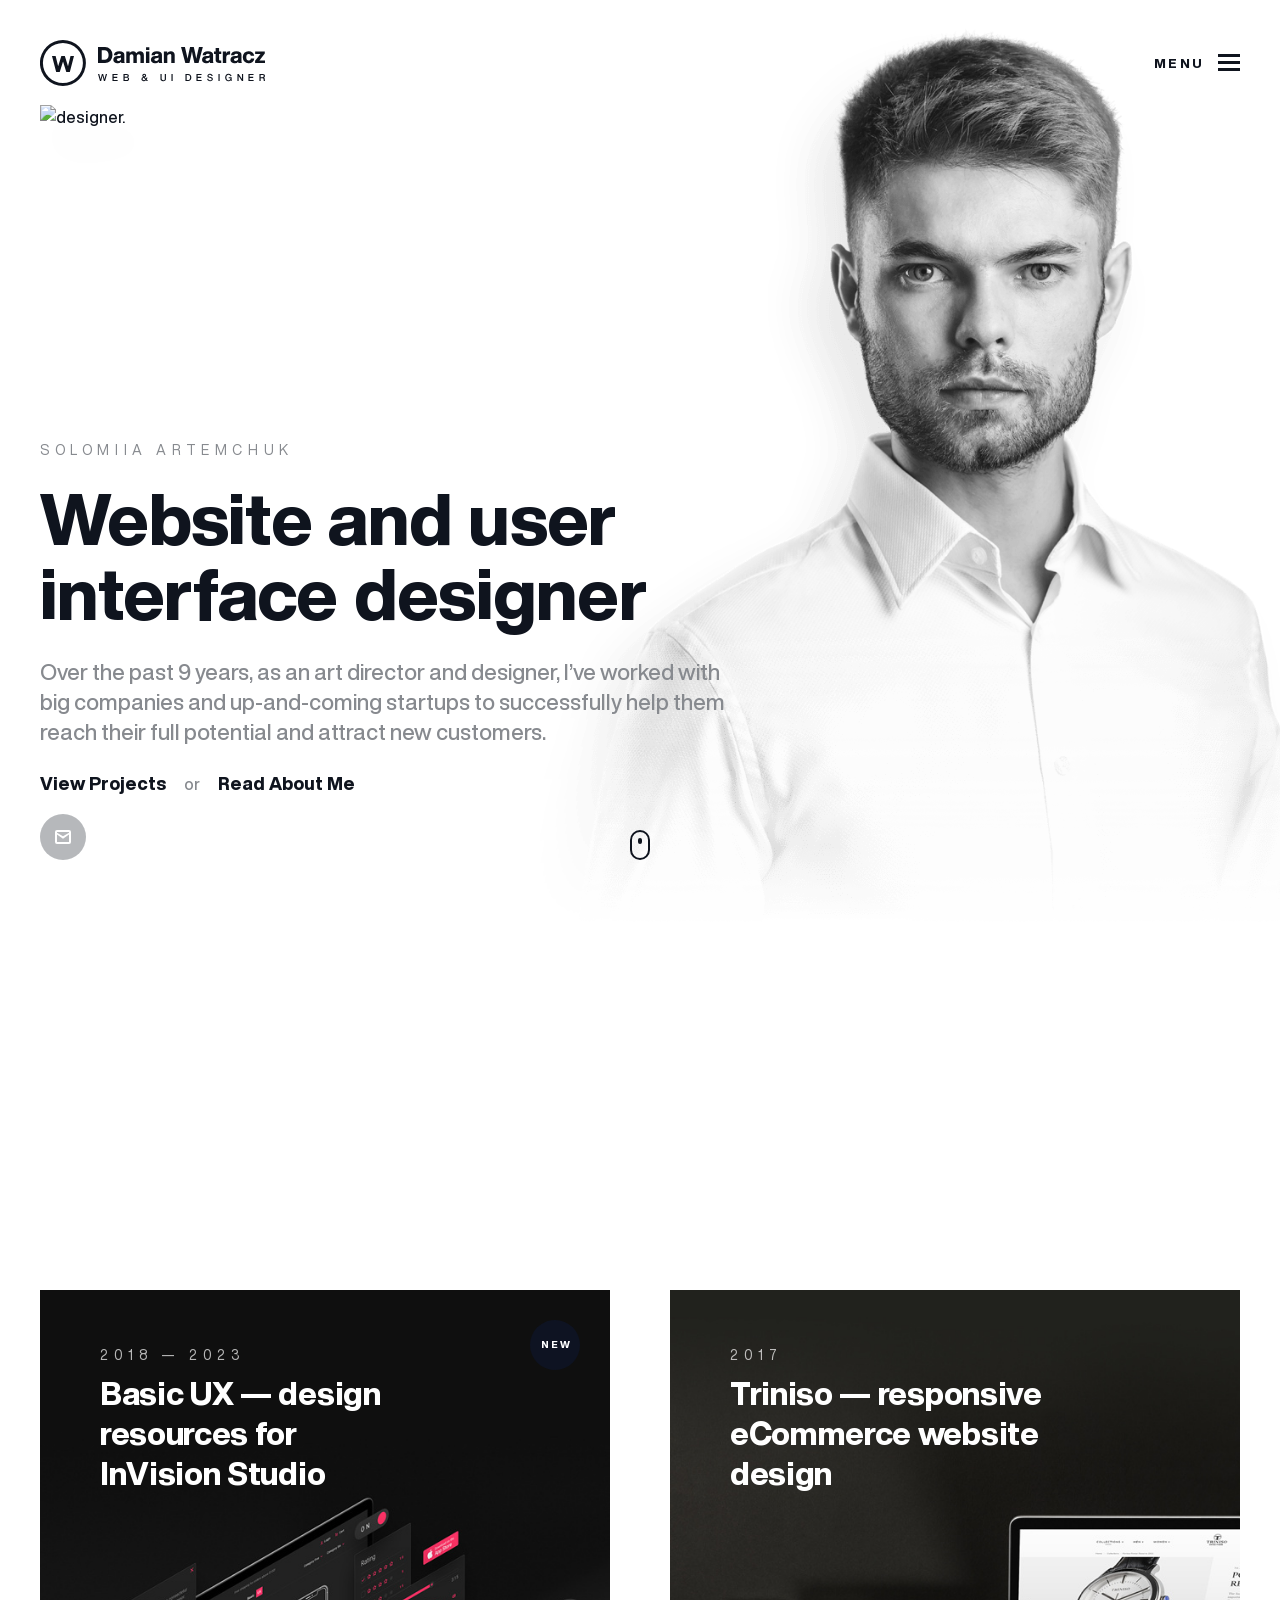
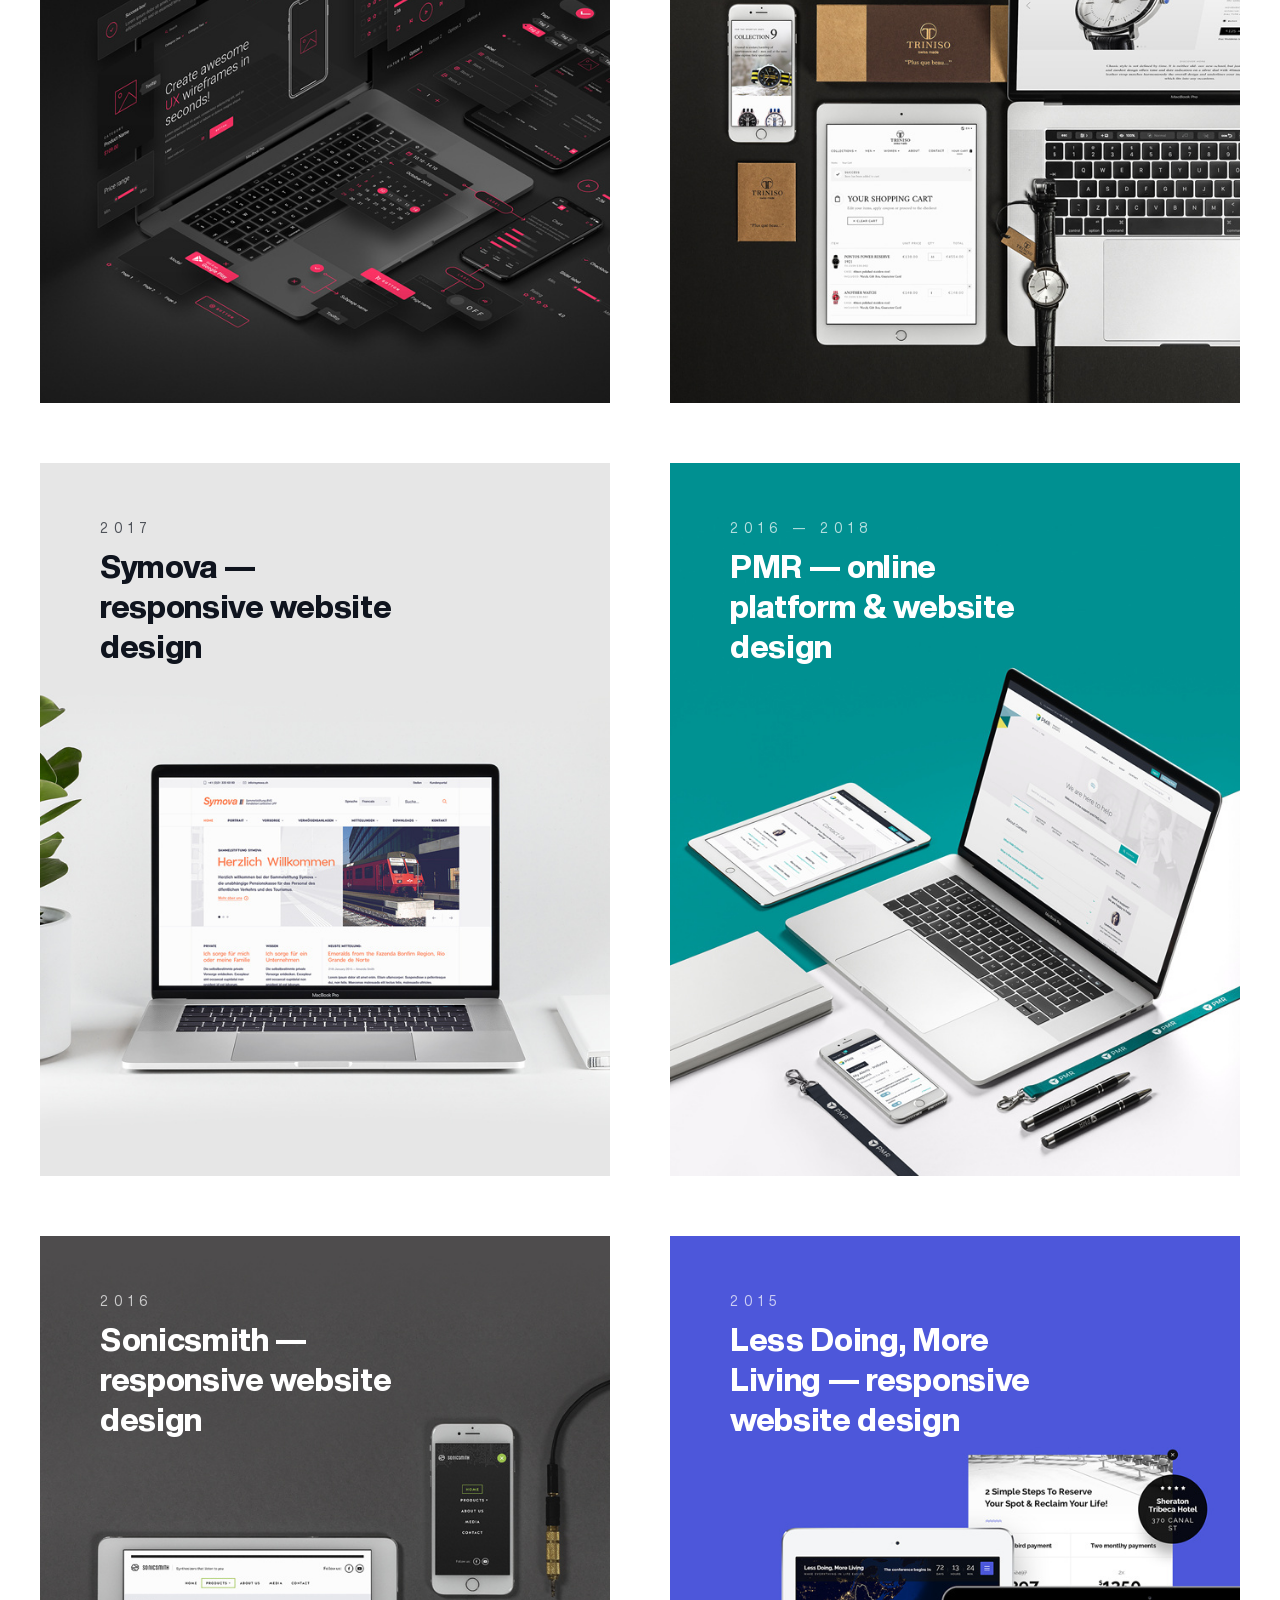
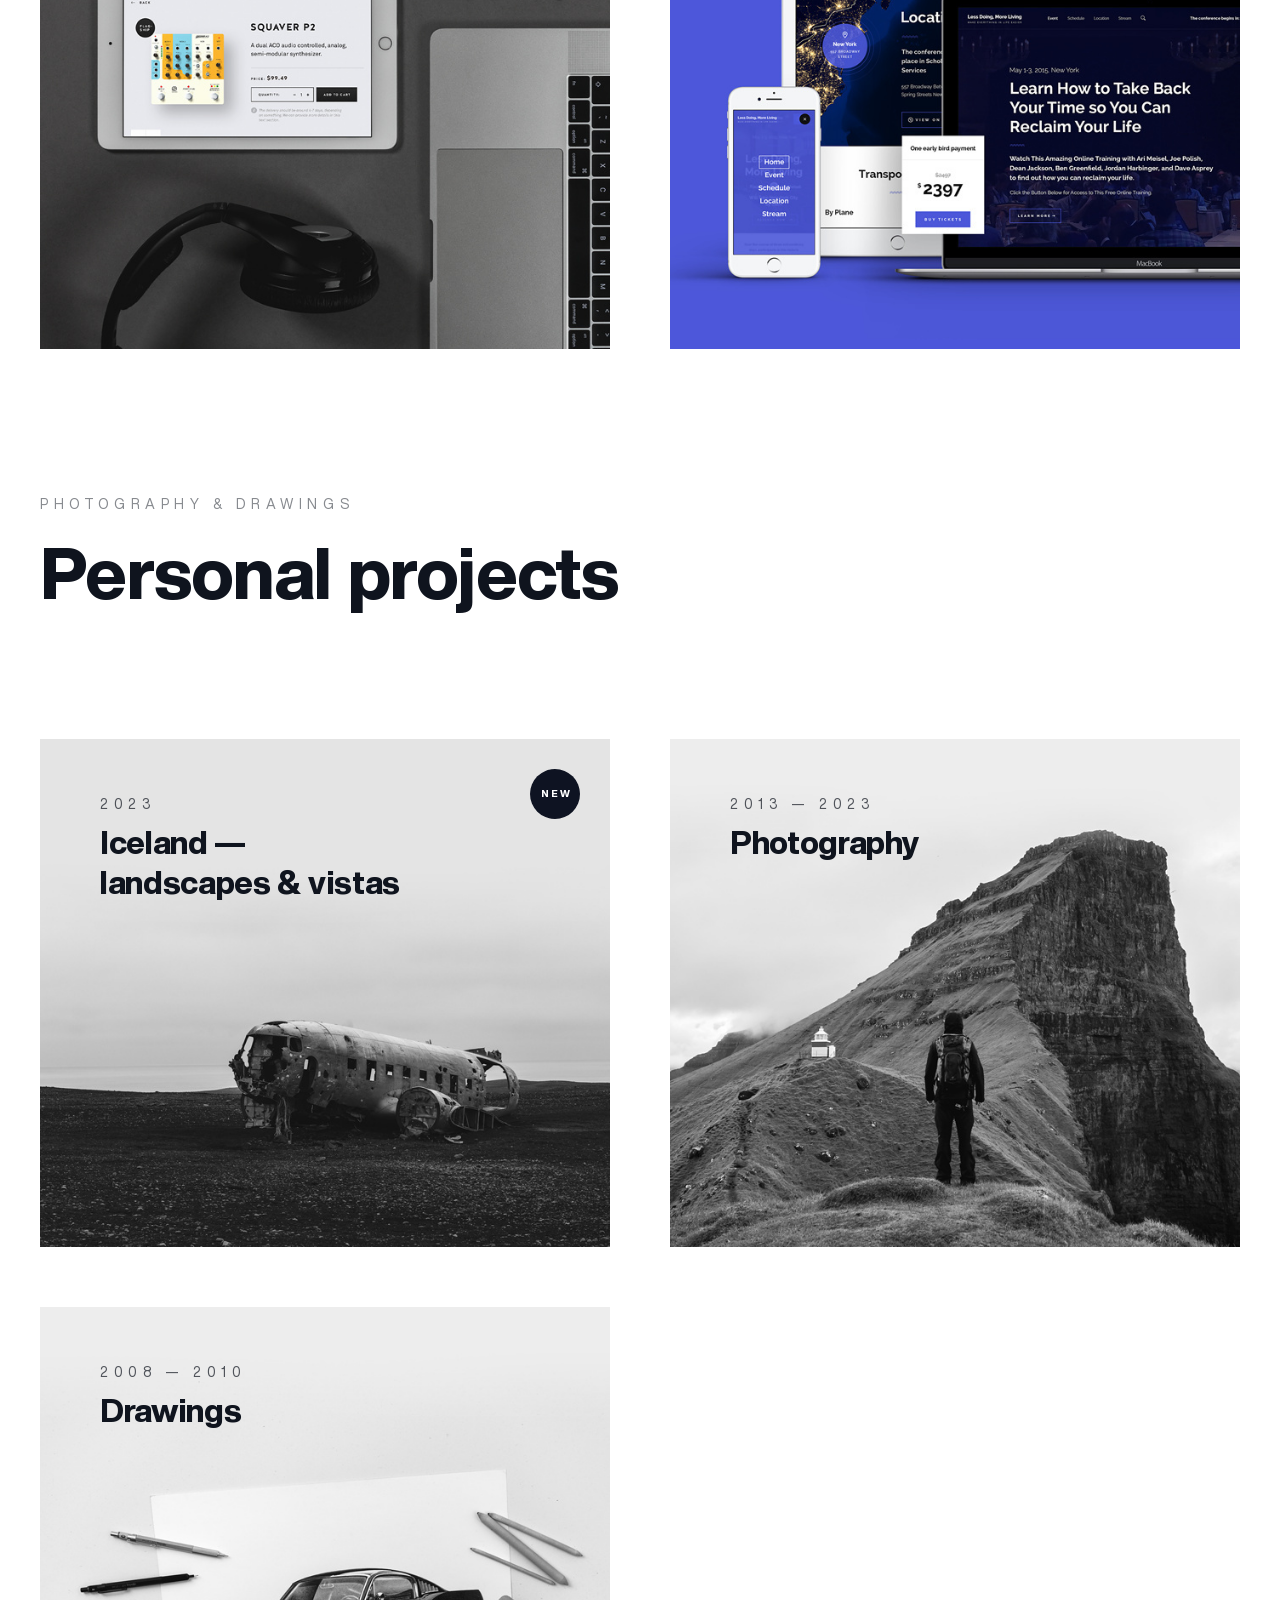
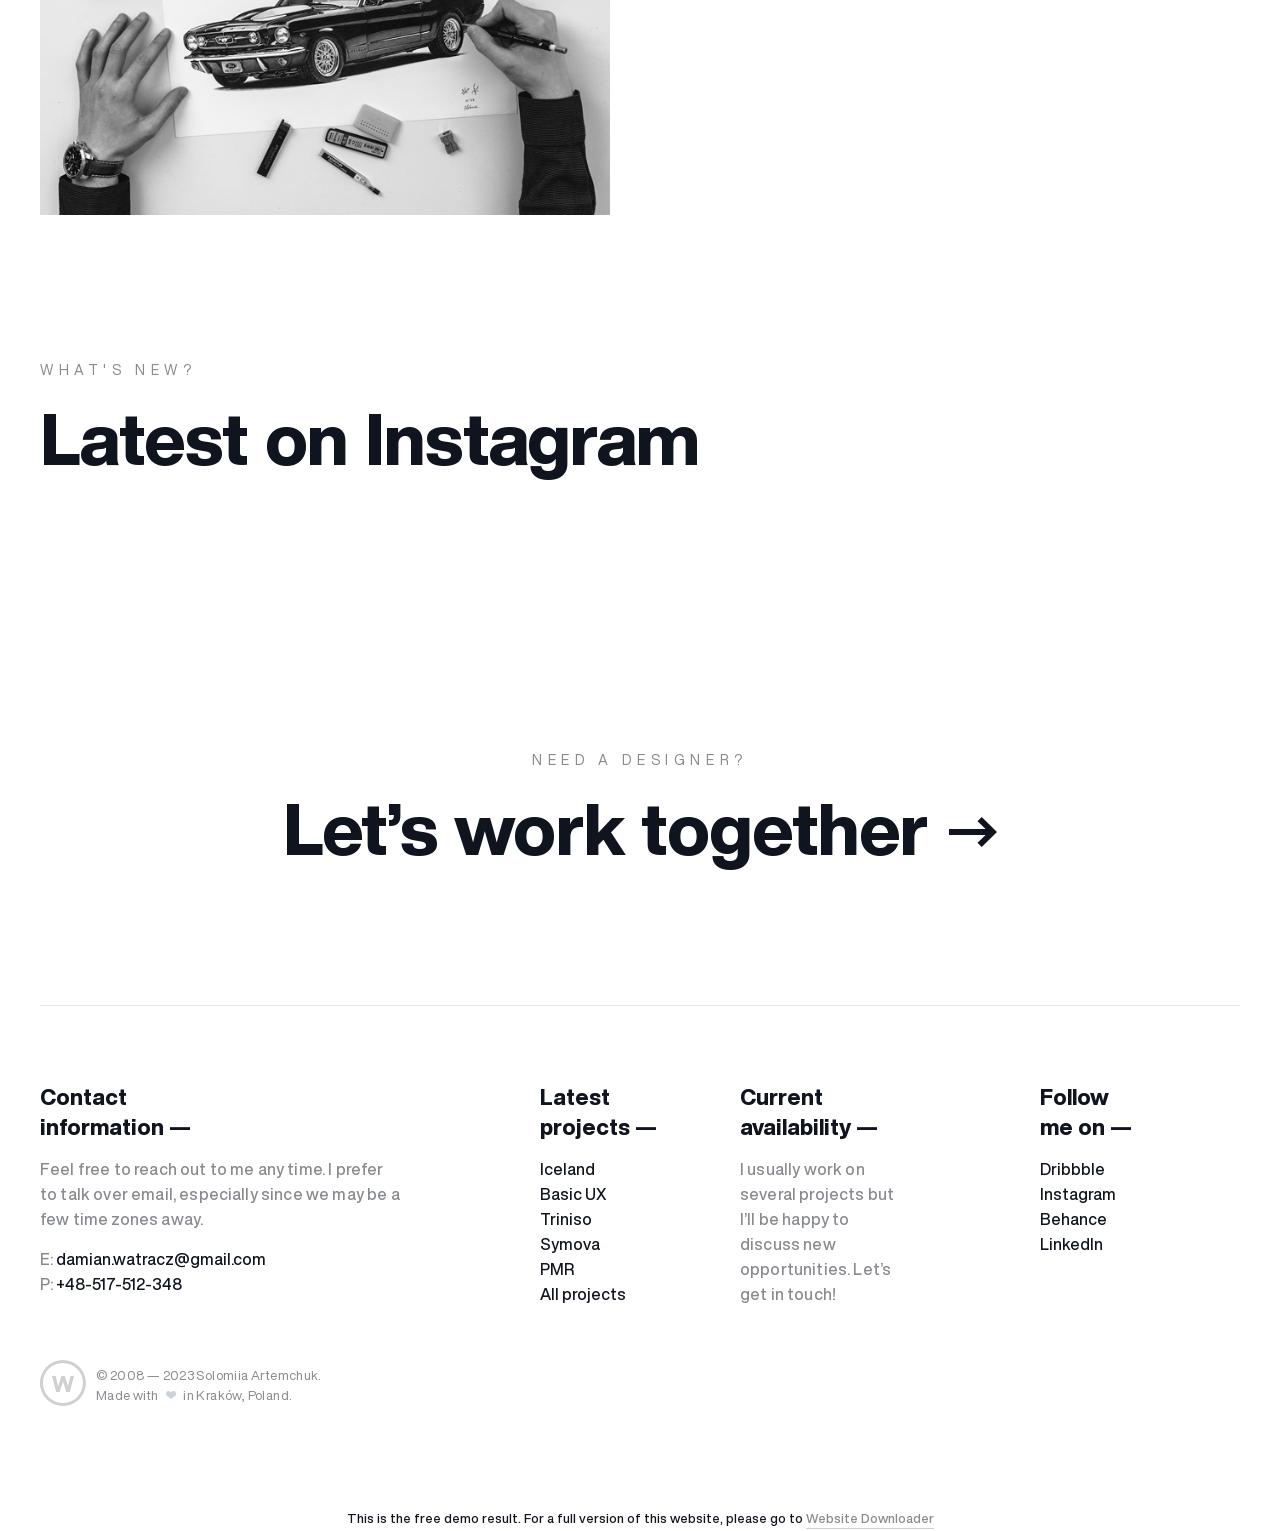
==== commit b53480ae: "fix: small changes" ====
--- a/index.html
+++ b/index.html
@@ -1,10 +1,10 @@
 <!DOCTYPE html><html class="home"><head>
 	<meta http-equiv="Content-Type" content="text/html; charset=UTF-8"/>
-<title>Portfolio | Damian Watracz - Freelance Web & UI Designer</title>
+<title>Portfolio | Solomiia Artemchuk - Freelance Web & UI Designer</title>
 	<link rel="canonical" href="https://watracz.com" />
 <meta name="viewport" content="height=device-height, width=device-width, initial-scale=1, minimum-scale=1, maximum-scale=1, viewport-fit=cover, shrink-to-fit=no">
 <base href=".">
-<meta name="author" content="Damian Watracz">
+<meta name="author" content="Solomiia Artemchuk">
 <meta name="keywords" content="freelance, freelancer, responsive, rwd, web, website, ui, ux, user, interface, experience, graphic, creative, designer, director, direction, product, mobile, application, app, animation, interaction, photography, art, hire, agency, studio, consultancy, portfolio, case, study, studies, projects, krakow, kraków, poland">
 <meta name="description" content="I design unique and functional digital products. Over the past 7 years, as a freelance art director and designer, I’ve worked with big companies and up-and-coming startups around the world to help them reach their full potential and attract new customers.">
 <link rel="apple-touch-icon" sizes="57x57" href="assets/favicon/apple-touch-icon-57x57.png">
@@ -27,11 +27,11 @@
 <meta name="msapplication-config" content="browserconfig.xml">
 <meta name="theme-color" content="#ffffff">
 <meta property="og:type" content="website">
-<meta property="og:site_name" content="Damian Watracz">
+<meta property="og:site_name" content="Solomiia Artemchuk">
 <meta property="og:image" content="assets/images/page-home.jpg">
 <meta property="og:image:width" content="1200">
 <meta property="og:image:height" content="630">
-<meta property="og:title" content="Portfolio | Damian Watracz - Freelance Web & UI Designer">
+<meta property="og:title" content="Portfolio | Solomiia Artemchuk - Freelance Web & UI Designer">
 <meta property="og:description" content="I design unique and functional digital products. Over the past 7 years, as a freelance art director and designer, I’ve worked with big companies and up-and-coming startups around the world to help them reach their full potential and attract new customers.">
 <link rel="stylesheet" href="assets/fonts/webfonts.css">
 <link rel="stylesheet" href="css/build.min.css">
@@ -99,7 +99,7 @@
 </a>
 <footer>
 <p class="small">
-© 2018 Damian Watracz<span>. Made with <span class="icon icon-heart"><svg><use xlink:href="#icon_heart" /></svg></span> in Kraków, Poland.</span>
+© 2018 Solomiia Artemchuk<span>. Made with <span class="icon icon-heart"><svg><use xlink:href="#icon_heart" /></svg></span> in Kraków, Poland.</span>
 </p>
 </footer>
 </nav>
@@ -173,7 +173,7 @@
 <div class="wrapper">
 <div class="row">
 <div class="main-copy">
-<h5>Damian Watracz</h5>
+<h5>Solomiia Artemchuk</h5>
 <h1 class="large">Website and user interface designer</h1>
 <h3 class="header-light">Over the past 9 years, as an art director and designer, I’ve worked with big companies and up-and-coming startups to successfully help them reach their full potential and attract new customers.</h3>
 <nav class="links">
@@ -201,12 +201,12 @@
 <svg viewBox="0 0 100 100" class="circle"><circle cx="50" cy="50" r="47" stroke-width="6" /></svg>
 <div class="lazyload-wrapper" style="padding-bottom:125.07462686567163%"><img alt="Basic UX" class="lazy" data-srcset="/images/tile_basicux-480.jpg 480w, /images/tile_basicux.jpg 670w" data-src="images/tile_basicux.jpg"></div>
 <strong class="regular dark-bg">
-<span class="h5">2018 — 2019</span>
+<span class="h5">2018 — 2023</span>
 <span class="h2 with-badge">Basic UX — design resources for InVision Studio</span>
 <span class="more with-icon"><p>View Case Study<span class="icon icon-arrow-link-thin icon--on-right"><svg><use xlink:href="#icon_arrow_link--thin" /></svg></span></p></span>
 </strong>
 <strong class="action">
-<span class="h5">2018 — 2019</span>
+<span class="h5">2018 — 2023</span>
 <span class="h2 with-badge">Basic UX — design resources for InVision Studio</span>
 <span class="more with-icon"><p>View Case Study<span class="icon icon-arrow-link-thin icon--on-right"><svg><use xlink:href="#icon_arrow_link--thin" /></svg></span></p></span>
 </strong>
@@ -304,12 +304,12 @@
 <svg viewBox="0 0 100 100" class="circle"><circle cx="50" cy="50" r="47" stroke-width="6" /></svg>
 <div class="lazyload-wrapper" style="padding-bottom:82.08955223880598%"><img alt="Iceland" class="lazy" data-srcset="/images/tile_iceland-480.jpg 480w, /images/tile_iceland.jpg 670w" data-src="images/tile_iceland.jpg"></div>
 <strong class="regular light-bg">
-<span class="h5">2019</span>
+<span class="h5">2023</span>
 <span class="h2">Iceland — landscapes & vistas</span>
 <span class="more with-icon"><p>View Project<span class="icon icon-arrow-link-thin icon--on-right"><svg><use xlink:href="#icon_arrow_link--thin" /></svg></span></p></span>
 </strong>
 <strong class="action">
-<span class="h5">2019</span>
+<span class="h5">2023</span>
 <span class="h2">Iceland — landscapes & vistas</span>
 <span class="more with-icon"><p>View Project<span class="icon icon-arrow-link-thin icon--on-right"><svg><use xlink:href="#icon_arrow_link--thin" /></svg></span></p></span>
 </strong>
@@ -319,12 +319,12 @@
 <a href="project/photography.html" class="internal new animate--me" style="background-color: #ededed;" data-page="PROJECT_PHOTOGRAPHY">
 <div class="lazyload-wrapper" style="padding-bottom:82.08955223880598%"><img alt="Photography" class="lazy" data-srcset="/images/tile_photography-480.jpg 480w, /images/tile_photography.jpg 670w" data-src="images/tile_photography.jpg"></div>
 <strong class="regular light-bg">
-<span class="h5">2013 — 2019</span>
+<span class="h5">2013 — 2023</span>
 <span class="h2">Photography</span>
 <span class="more with-icon"><p>View Project<span class="icon icon-arrow-link-thin icon--on-right"><svg><use xlink:href="#icon_arrow_link--thin" /></svg></span></p></span>
 </strong>
 <strong class="action">
-<span class="h5">2013 — 2019</span>
+<span class="h5">2013 — 2023</span>
 <span class="h2">Photography</span>
 <span class="more with-icon"><p>View Project<span class="icon icon-arrow-link-thin icon--on-right"><svg><use xlink:href="#icon_arrow_link--thin" /></svg></span></p></span>
 </strong>
@@ -409,15 +409,15 @@
 <path fill="#cfd0d2" d="M22.953,0A23,23,0,1,0,45.909,23,22.978,22.978,0,0,0,22.953,0Zm0,43A20,20,0,1,1,42.915,23,19.981,19.981,0,0,1,22.953,43Zm5.055-16.727L24.83,16.009h-3.5l-3.178,10.24-2.529-10.24H11.99L16.162,32H19.75l3.286-10.6L26.3,32h3.523L34,16.009h-3.5Z" />
 </svg>
 </a>
-<p class="small copyright-text">© 2008 — 2019 Damian Watracz.<br>Made with <span class="icon icon-heart"><svg><use xlink:href="#icon_heart" /></svg></span> in Kraków, Poland.</p>
+<p class="small copyright-text">© 2008 — 2023 Solomiia Artemchuk.<br>Made with <span class="icon icon-heart"><svg><use xlink:href="#icon_heart" /></svg></span> in Kraków, Poland.</p>
 </div>
 </div>
 </div>
 </footer>
 <div class="document-overlay"></div>
 <script type="text/javascript">
-			var Config = {"BASE_URL":"/","VERSION":"2.5.18","SSL":true,"PRELOADER":{"url":"assets/images/loader-circle.svg","alt":"Loading..."},"HOME":{"name":"home","class":"home","partial":"partials/home.html","data":"resources/home.json","title":"Portfolio | Damian Watracz - Freelance Web & UI Designer","description":"I design unique and functional digital products. Over the past 7 years, as a freelance art director and designer, I’ve worked with big companies and up-and-coming startups around the world to help them reach their full potential and attract new customers.","keywords":"freelance, freelancer, responsive, rwd, web, website, ui, ux, user, interface, experience, graphic, creative, designer, director, direction, product, mobile, application, app, animation, interaction, photography, art, hire, agency, studio, consultancy, portfolio, case, study, studies, projects, krakow, kraków, poland","og_image":"assets/images/page-home.jpg","og_image_w":"1200","og_image_h":"630","loader":{"H5":"Welcome","H1":"Wait a bit","bg":"assets/loader/loader-home.jpg"}},"ABOUT":{"name":"about","class":"about","partial":"partials/about.html","data":"resources/about.json","title":"About | Damian Watracz - Freelance Web & UI Designer","description":"I’m Damian Watracz, a multidisciplinary designer who focuses on telling my clients’ stories visually, through enjoyable and meaningful experiences. I specialize in responsive websites and functional user interfaces.","keywords":"freelance, freelancer, responsive, rwd, web, website, ui, ux, user, interface, experience, graphic, creative, designer, director, direction, product, mobile, application, app, animation, interaction, photography, art, hire, agency, studio, consultancy, portfolio, case, study, studies, projects, krakow, kraków, poland, cv, resume, services, work, tools, experience, clients, brands, features, mentions, interviews, events","og_image":"assets/images/page-about.jpg","og_image_w":"1200","og_image_h":"630","loader":{"H5":"About Me","H1":"Web & UI designer","bg":"assets/loader/loader-about.jpg"}},"CONTACT":{"name":"contact","class":"contact","partial":"partials/contact.html","data":"resources/contact.json","title":"Contact | Damian Watracz - Freelance Web & UI Designer","description":"Get in touch — let’s work together. Got a project? Drop me a line if you want to work together on something exciting. Big or small. Mobile or web.","keywords":"freelance, freelancer, responsive, rwd, web, website, ui, ux, user, interface, experience, graphic, creative, designer, director, direction, product, mobile, application, app, animation, interaction, photography, art, hire, agency, studio, portfolio, case, study, studies, projects, krakow, kraków, poland, map, address, contact, form","og_image":"assets/images/page-contact.jpg","og_image_w":"1200","og_image_h":"630","loader":{"H5":"Contact","H1":"Get in touch","bg":"assets/loader/loader-contact.jpg"}},"PAGE_404":{"name":"404","class":"page-404","partial":"partials/404.html","data":"resources/404.json","title":"404 | Damian Watracz - Freelance Web & UI Designer","description":"OOPS Something went wrong... The page you are looking for doesn't seem to exist or has been moved to a new location.","keywords":"freelance, freelancer, responsive, rwd, web, website, ui, ux, user, interface, experience, graphic, creative, designer, director, direction, product, mobile, application, app, animation, interaction, photography, art, hire, agency, studio, consultancy, portfolio, case, study, studies, projects, krakow, kraków, poland","og_image":"assets/images/page-404.jpg","og_image_w":"1200","og_image_h":"630"},"STYLEGUIDE":{"name":"styleguide","class":"about","partial":"content/partials/styleguide.html","data":"resources/styleguide.json","title":"Style Guide | Damian Watracz - Freelance Web & UI Designer","description":"I’m Damian Watracz, a multidisciplinary designer who focuses on telling my clients’ stories visually, through enjoyable and meaningful experiences. I specialize in responsive websites and functional user interfaces.","keywords":"freelance, freelancer, responsive, rwd, web, website, ui, ux, user, interface, experience, graphic, creative, designer, director, direction, product, mobile, application, app, animation, interaction, photography, art, hire, agency, studio, consultancy, portfolio, case, study, studies, projects, krakow, kraków, poland","og_image":"assets/images/image.jpg","og_image_w":"1200","og_image_h":"630"},"PROJECT_TRINISO":{"name":"project/triniso","class":"case-study","partial":"partials/project/triniso.html","data":"resources/project/triniso.json","title":"Triniso Case Study | Damian Watracz - Freelance Web & UI Designer","description":"Triniso is a Swiss watch manufacturer of luxurious and affordable watches in the Sierre, a beautiful vineyard region in the south of Switzerland. As they were launching a new watch series, they needed a new website that would tell their incredible story, and an intuitive shopping experience to showcase their products and make the purchase process easy.","keywords":"freelance, freelancer, responsive, rwd, web, website, ui, ux, user, interface, experience, graphic, creative, designer, director, direction, product, mobile, application, app, animation, interaction, photography, art, hire, agency, studio, consultancy, portfolio, case, study, studies, projects, krakow, kraków, poland, typography, iconography, icon, mockup, project, brand, identity, photoshop, illustrator, after, effects, ipad, iphone","og_image":"images/triniso-01.jpg","og_image_w":"2800","og_image_h":"1860","loader":{"H5":"Case Study","H1":"Triniso","bg":"assets/loader/loader-triniso.jpg"}},"PROJECT_SYMOVA":{"name":"project/symova","class":"case-study","partial":"partials/project/symova.html","data":"resources/project/symova.json","title":"Symova Case Study | Damian Watracz - Freelance Web & UI Designer","description":"Symova is a pension fund for medium and large companies in the public transport and tourism sector in Switzerland. They needed a completely new design for their website, which would be optimized for mobile devices and would support their updated strategy with new features and modern technology.","keywords":"freelance, freelancer, responsive, rwd, web, website, ui, ux, user, interface, experience, graphic, creative, designer, director, direction, product, mobile, application, app, animation, interaction, photography, art, hire, agency, studio, consultancy, portfolio, case, study, studies, projects, krakow, kraków, poland, typography, iconography, icon, mockup, project, brand, identity, photoshop, illustrator, after, effects, ipad, iphone","og_image":"images/symova-01.jpg","og_image_w":"2800","og_image_h":"2020","loader":{"H5":"Case Study","H1":"Symova","bg":"assets/loader/loader-symova.jpg"}},"PROJECT_PMR":{"name":"project/pmr","class":"case-study","partial":"partials/project/pmr.html","data":"resources/project/pmr.json","title":"PMR Case Study | Damian Watracz - Freelance Web & UI Designer","description":"With over 20 years of experience, PMR serves more than 500 global clients offering their market research and expert analysis products. I was asked to re-create their platform from scratch, and improve the visual appeal of their website and all their products, while making them informative and easy to use, in order to reflect their vision and leading position on the market.","keywords":"freelance, freelancer, responsive, rwd, web, website, ui, ux, user, interface, experience, graphic, creative, designer, director, direction, product, mobile, application, app, animation, interaction, photography, art, hire, agency, studio, consultancy, portfolio, case, study, studies, projects, krakow, kraków, poland, typography, iconography, icon, mockup, project, brand, identity, photoshop, illustrator, after, effects, ipad, iphone","og_image":"images/pmr-01.jpg","og_image_w":"2800","og_image_h":"2200","loader":{"H5":"Case Study","H1":"PMR","bg":"assets/loader/loader-pmr.jpg"}},"PROJECT_SONICSMITH":{"name":"project/sonicsmith","class":"case-study","partial":"partials/project/sonicsmith.html","data":"resources/project/sonicsmith.json","title":"Sonicsmith Case Study | Damian Watracz - Freelance Web & UI Designer","description":"Established in 2016 by an American electronics engineer and an Israeli music producer, Sonicsmith is a Kraków based company that designs and manufactures professional audio equipment. I was commissioned to create an engaging design for their new website, highlighting their products and information about the company.","keywords":"freelance, freelancer, responsive, rwd, web, website, ui, ux, user, interface, experience, graphic, creative, designer, director, direction, product, mobile, application, app, animation, interaction, photography, art, hire, agency, studio, consultancy, portfolio, case, study, studies, projects, krakow, kraków, poland, typography, iconography, icon, mockup, project, brand, identity, photoshop, illustrator, after, effects, ipad, iphone","og_image":"images/sonicsmith-01.jpg","og_image_w":"2800","og_image_h":"2150","loader":{"H5":"Case Study","H1":"Sonicsmith","bg":"assets/loader/loader-sonicsmith.jpg"}},"PROJECT_PHOTOGRAPHY":{"name":"project/photography","class":"case-study","partial":"partials/project/photography.html","data":"resources/project/photography.json","title":"Photography | Damian Watracz - Freelance Web & UI Designer","description":"My favorite way to take a break from the screen is to get out on my motorbike, preferably for days at a time, with my camera in tow. It’s strictly a personal project, not a service I offer, but you can check out the photos and read about these trips on my blog. And you can visit my Instagram account.","keywords":"freelance, freelancer, responsive, rwd, web, website, ui, ux, user, interface, experience, graphic, creative, designer, director, direction, product, mobile, application, app, animation, interaction, photography, art, hire, agency, studio, consultancy, portfolio, case, study, studies, projects, krakow, kraków, poland, typography, iconography, icon, mockup, project, brand, identity, photoshop, illustrator, after, effects, ipad, iphone","og_image":"images/photography-01.jpg","og_image_w":"2800","og_image_h":"2000","loader":{"H5":"Personal Project","H1":"Photography","bg":"assets/loader/loader-photography.jpg"}},"PROJECT_PENCIL_DRAWINGS":{"name":"project/pencildrawings","class":"case-study","partial":"partials/project/pencildrawings.html","data":"resources/project/pencildrawings.json","title":"Drawings | Damian Watracz - Freelance Web & UI Designer","description":"This is how I started my adventure with art. I’ve been interested in pencil drawings for as long as I can remember, and as soon as I was able to hold a pencil in my hand, I drew. Over time I’ve gone from coloring books to pencil drawings to my first graphic design commission.","keywords":"freelance, freelancer, responsive, rwd, web, website, ui, ux, user, interface, experience, graphic, creative, designer, director, direction, product, mobile, application, app, animation, interaction, photography, art, hire, agency, studio, consultancy, portfolio, case, study, studies, projects, krakow, kraków, poland, typography, iconography, icon, mockup, project, brand, identity, photoshop, illustrator, after, effects, ipad, iphone","og_image":"images/drawing-01.jpg","og_image_w":"2800","og_image_h":"1700","loader":{"H5":"Personal Project","H1":"Drawings","bg":"assets/loader/loader-drawings.jpg"}},"PROJECT_TESTTEMPLATE":{"name":"project/testtemplate","class":"case-study","partial":"partials/project/testtemplate.html","data":"resources/project/testtemplate.json","title":"Test template | Damian Watracz - Freelance Web & UI Designer","description":"Lorem ipsum.","keywords":"freelance, freelancer, responsive, rwd, web, website, ui, ux, user, interface, experience, graphic, creative, designer, director, direction, product, mobile, application, app, animation, interaction, photography, art, hire, agency, studio, consultancy, portfolio, case, study, studies, projects, krakow, kraków, poland, typography, iconography, icon, mockup, project, brand, identity, photoshop, illustrator, after, effects, ipad, iphone","og_image":"images/testtemplate.jpg","og_image_w":"2800","og_image_h":"1700","loader":{"H5":"Case Study","H1":"Test Template","bg":"assets/loader/loader-testtemplate.jpg"}},"PROJECT_BASICUX":{"name":"project/basicux","class":"case-study","partial":"partials/project/basicux.html","data":"resources/project/basicux.json","title":"Basic UX Case Study | Damian Watracz - Freelance Web & UI Designer","description":"Lorem ipsum.","keywords":"freelance, freelancer, responsive, rwd, web, website, ui, ux, user, interface, experience, graphic, creative, designer, director, direction, product, mobile, application, app, animation, interaction, photography, art, hire, agency, studio, consultancy, portfolio, case, study, studies, projects, krakow, kraków, poland, typography, iconography, icon, mockup, project, brand, identity, photoshop, illustrator, after, effects, ipad, iphone","og_image":"images/basicux-01.jpg","og_image_w":"2800","og_image_h":"1700","loader":{"H5":"Case Study","H1":"Basic UX","bg":"assets/loader/loader-basicux.jpg"}},"PROJECT_ICELAND":{"name":"project/iceland","class":"case-study","partial":"partials/project/iceland.html","data":"resources/project/iceland.json","title":"Iceland Photography Personal Project | Damian Watracz - Freelance Web & UI Designer","description":"Lorem ipsum.","keywords":"freelance, freelancer, responsive, rwd, web, website, ui, ux, user, interface, experience, graphic, creative, designer, director, direction, product, mobile, application, app, animation, interaction, photography, art, hire, agency, studio, consultancy, portfolio, case, study, studies, projects, krakow, kraków, poland, typography, iconography, icon, mockup, project, brand, identity, photoshop, illustrator, after, effects, ipad, iphone","og_image":"images/iceland-01.jpg","og_image_w":"2800","og_image_h":"1700","loader":{"H5":"Personal Project","H1":"Iceland","bg":"assets/loader/loader-iceland.jpg"}},"PROJECT_LESSDOING":{"name":"project/lessdoing","class":"case-study","partial":"partials/project/lessdoing.html","data":"resources/project/lessdoing.json","title":"Less Doing, More Living Case Study | Damian Watracz - Freelance Web & UI Designer","description":"Lorem ipsum.","keywords":"freelance, freelancer, responsive, rwd, web, website, ui, ux, user, interface, experience, graphic, creative, designer, director, direction, product, mobile, application, app, animation, interaction, photography, art, hire, agency, studio, consultancy, portfolio, case, study, studies, projects, krakow, kraków, poland, typography, iconography, icon, mockup, project, brand, identity, photoshop, illustrator, after, effects, ipad, iphone","og_image":"images/lessdoing-01.jpg","og_image_w":"2800","og_image_h":"1700","loader":{"H5":"Case Study","H1":"Less Doing, More Living","bg":"assets/loader/loader-lessdoing.jpg"}}};
-			var currentPageData = {"name":"home","class":"home","partial":"partials/home.html","data":"resources/home.json","title":"Portfolio | Damian Watracz - Freelance Web & UI Designer","description":"I design unique and functional digital products. Over the past 7 years, as a freelance art director and designer, I’ve worked with big companies and up-and-coming startups around the world to help them reach their full potential and attract new customers.","keywords":"freelance, freelancer, responsive, rwd, web, website, ui, ux, user, interface, experience, graphic, creative, designer, director, direction, product, mobile, application, app, animation, interaction, photography, art, hire, agency, studio, consultancy, portfolio, case, study, studies, projects, krakow, kraków, poland","og_image":"assets/images/page-home.jpg","og_image_w":"1200","og_image_h":"630","loader":{"H5":"Welcome","H1":"Wait a bit","bg":"assets/loader/loader-home.jpg"}}
+			var Config = {"BASE_URL":"/","VERSION":"2.5.18","SSL":true,"PRELOADER":{"url":"assets/images/loader-circle.svg","alt":"Loading..."},"HOME":{"name":"home","class":"home","partial":"partials/home.html","data":"resources/home.json","title":"Portfolio | Solomiia Artemchuk - Freelance Web & UI Designer","description":"I design unique and functional digital products. Over the past 7 years, as a freelance art director and designer, I’ve worked with big companies and up-and-coming startups around the world to help them reach their full potential and attract new customers.","keywords":"freelance, freelancer, responsive, rwd, web, website, ui, ux, user, interface, experience, graphic, creative, designer, director, direction, product, mobile, application, app, animation, interaction, photography, art, hire, agency, studio, consultancy, portfolio, case, study, studies, projects, krakow, kraków, poland","og_image":"assets/images/page-home.jpg","og_image_w":"1200","og_image_h":"630","loader":{"H5":"Welcome","H1":"Wait a bit","bg":"assets/loader/loader-home.jpg"}},"ABOUT":{"name":"about","class":"about","partial":"partials/about.html","data":"resources/about.json","title":"About | Solomiia Artemchuk - Freelance Web & UI Designer","description":"I’m Solomiia Artemchuk, a multidisciplinary designer who focuses on telling my clients’ stories visually, through enjoyable and meaningful experiences. I specialize in responsive websites and functional user interfaces.","keywords":"freelance, freelancer, responsive, rwd, web, website, ui, ux, user, interface, experience, graphic, creative, designer, director, direction, product, mobile, application, app, animation, interaction, photography, art, hire, agency, studio, consultancy, portfolio, case, study, studies, projects, krakow, kraków, poland, cv, resume, services, work, tools, experience, clients, brands, features, mentions, interviews, events","og_image":"assets/images/page-about.jpg","og_image_w":"1200","og_image_h":"630","loader":{"H5":"About Me","H1":"Web & UI designer","bg":"assets/loader/loader-about.jpg"}},"CONTACT":{"name":"contact","class":"contact","partial":"partials/contact.html","data":"resources/contact.json","title":"Contact | Solomiia Artemchuk - Freelance Web & UI Designer","description":"Get in touch — let’s work together. Got a project? Drop me a line if you want to work together on something exciting. Big or small. Mobile or web.","keywords":"freelance, freelancer, responsive, rwd, web, website, ui, ux, user, interface, experience, graphic, creative, designer, director, direction, product, mobile, application, app, animation, interaction, photography, art, hire, agency, studio, portfolio, case, study, studies, projects, krakow, kraków, poland, map, address, contact, form","og_image":"assets/images/page-contact.jpg","og_image_w":"1200","og_image_h":"630","loader":{"H5":"Contact","H1":"Get in touch","bg":"assets/loader/loader-contact.jpg"}},"PAGE_404":{"name":"404","class":"page-404","partial":"partials/404.html","data":"resources/404.json","title":"404 | Solomiia Artemchuk - Freelance Web & UI Designer","description":"OOPS Something went wrong... The page you are looking for doesn't seem to exist or has been moved to a new location.","keywords":"freelance, freelancer, responsive, rwd, web, website, ui, ux, user, interface, experience, graphic, creative, designer, director, direction, product, mobile, application, app, animation, interaction, photography, art, hire, agency, studio, consultancy, portfolio, case, study, studies, projects, krakow, kraków, poland","og_image":"assets/images/page-404.jpg","og_image_w":"1200","og_image_h":"630"},"STYLEGUIDE":{"name":"styleguide","class":"about","partial":"content/partials/styleguide.html","data":"resources/styleguide.json","title":"Style Guide | Solomiia Artemchuk - Freelance Web & UI Designer","description":"I’m Solomiia Artemchuk, a multidisciplinary designer who focuses on telling my clients’ stories visually, through enjoyable and meaningful experiences. I specialize in responsive websites and functional user interfaces.","keywords":"freelance, freelancer, responsive, rwd, web, website, ui, ux, user, interface, experience, graphic, creative, designer, director, direction, product, mobile, application, app, animation, interaction, photography, art, hire, agency, studio, consultancy, portfolio, case, study, studies, projects, krakow, kraków, poland","og_image":"assets/images/image.jpg","og_image_w":"1200","og_image_h":"630"},"PROJECT_TRINISO":{"name":"project/triniso","class":"case-study","partial":"partials/project/triniso.html","data":"resources/project/triniso.json","title":"Triniso Case Study | Solomiia Artemchuk - Freelance Web & UI Designer","description":"Triniso is a Swiss watch manufacturer of luxurious and affordable watches in the Sierre, a beautiful vineyard region in the south of Switzerland. As they were launching a new watch series, they needed a new website that would tell their incredible story, and an intuitive shopping experience to showcase their products and make the purchase process easy.","keywords":"freelance, freelancer, responsive, rwd, web, website, ui, ux, user, interface, experience, graphic, creative, designer, director, direction, product, mobile, application, app, animation, interaction, photography, art, hire, agency, studio, consultancy, portfolio, case, study, studies, projects, krakow, kraków, poland, typography, iconography, icon, mockup, project, brand, identity, photoshop, illustrator, after, effects, ipad, iphone","og_image":"images/triniso-01.jpg","og_image_w":"2800","og_image_h":"1860","loader":{"H5":"Case Study","H1":"Triniso","bg":"assets/loader/loader-triniso.jpg"}},"PROJECT_SYMOVA":{"name":"project/symova","class":"case-study","partial":"partials/project/symova.html","data":"resources/project/symova.json","title":"Symova Case Study | Solomiia Artemchuk - Freelance Web & UI Designer","description":"Symova is a pension fund for medium and large companies in the public transport and tourism sector in Switzerland. They needed a completely new design for their website, which would be optimized for mobile devices and would support their updated strategy with new features and modern technology.","keywords":"freelance, freelancer, responsive, rwd, web, website, ui, ux, user, interface, experience, graphic, creative, designer, director, direction, product, mobile, application, app, animation, interaction, photography, art, hire, agency, studio, consultancy, portfolio, case, study, studies, projects, krakow, kraków, poland, typography, iconography, icon, mockup, project, brand, identity, photoshop, illustrator, after, effects, ipad, iphone","og_image":"images/symova-01.jpg","og_image_w":"2800","og_image_h":"2020","loader":{"H5":"Case Study","H1":"Symova","bg":"assets/loader/loader-symova.jpg"}},"PROJECT_PMR":{"name":"project/pmr","class":"case-study","partial":"partials/project/pmr.html","data":"resources/project/pmr.json","title":"PMR Case Study | Solomiia Artemchuk - Freelance Web & UI Designer","description":"With over 20 years of experience, PMR serves more than 500 global clients offering their market research and expert analysis products. I was asked to re-create their platform from scratch, and improve the visual appeal of their website and all their products, while making them informative and easy to use, in order to reflect their vision and leading position on the market.","keywords":"freelance, freelancer, responsive, rwd, web, website, ui, ux, user, interface, experience, graphic, creative, designer, director, direction, product, mobile, application, app, animation, interaction, photography, art, hire, agency, studio, consultancy, portfolio, case, study, studies, projects, krakow, kraków, poland, typography, iconography, icon, mockup, project, brand, identity, photoshop, illustrator, after, effects, ipad, iphone","og_image":"images/pmr-01.jpg","og_image_w":"2800","og_image_h":"2200","loader":{"H5":"Case Study","H1":"PMR","bg":"assets/loader/loader-pmr.jpg"}},"PROJECT_SONICSMITH":{"name":"project/sonicsmith","class":"case-study","partial":"partials/project/sonicsmith.html","data":"resources/project/sonicsmith.json","title":"Sonicsmith Case Study | Solomiia Artemchuk - Freelance Web & UI Designer","description":"Established in 2016 by an American electronics engineer and an Israeli music producer, Sonicsmith is a Kraków based company that designs and manufactures professional audio equipment. I was commissioned to create an engaging design for their new website, highlighting their products and information about the company.","keywords":"freelance, freelancer, responsive, rwd, web, website, ui, ux, user, interface, experience, graphic, creative, designer, director, direction, product, mobile, application, app, animation, interaction, photography, art, hire, agency, studio, consultancy, portfolio, case, study, studies, projects, krakow, kraków, poland, typography, iconography, icon, mockup, project, brand, identity, photoshop, illustrator, after, effects, ipad, iphone","og_image":"images/sonicsmith-01.jpg","og_image_w":"2800","og_image_h":"2150","loader":{"H5":"Case Study","H1":"Sonicsmith","bg":"assets/loader/loader-sonicsmith.jpg"}},"PROJECT_PHOTOGRAPHY":{"name":"project/photography","class":"case-study","partial":"partials/project/photography.html","data":"resources/project/photography.json","title":"Photography | Solomiia Artemchuk - Freelance Web & UI Designer","description":"My favorite way to take a break from the screen is to get out on my motorbike, preferably for days at a time, with my camera in tow. It’s strictly a personal project, not a service I offer, but you can check out the photos and read about these trips on my blog. And you can visit my Instagram account.","keywords":"freelance, freelancer, responsive, rwd, web, website, ui, ux, user, interface, experience, graphic, creative, designer, director, direction, product, mobile, application, app, animation, interaction, photography, art, hire, agency, studio, consultancy, portfolio, case, study, studies, projects, krakow, kraków, poland, typography, iconography, icon, mockup, project, brand, identity, photoshop, illustrator, after, effects, ipad, iphone","og_image":"images/photography-01.jpg","og_image_w":"2800","og_image_h":"2000","loader":{"H5":"Personal Project","H1":"Photography","bg":"assets/loader/loader-photography.jpg"}},"PROJECT_PENCIL_DRAWINGS":{"name":"project/pencildrawings","class":"case-study","partial":"partials/project/pencildrawings.html","data":"resources/project/pencildrawings.json","title":"Drawings | Solomiia Artemchuk - Freelance Web & UI Designer","description":"This is how I started my adventure with art. I’ve been interested in pencil drawings for as long as I can remember, and as soon as I was able to hold a pencil in my hand, I drew. Over time I’ve gone from coloring books to pencil drawings to my first graphic design commission.","keywords":"freelance, freelancer, responsive, rwd, web, website, ui, ux, user, interface, experience, graphic, creative, designer, director, direction, product, mobile, application, app, animation, interaction, photography, art, hire, agency, studio, consultancy, portfolio, case, study, studies, projects, krakow, kraków, poland, typography, iconography, icon, mockup, project, brand, identity, photoshop, illustrator, after, effects, ipad, iphone","og_image":"images/drawing-01.jpg","og_image_w":"2800","og_image_h":"1700","loader":{"H5":"Personal Project","H1":"Drawings","bg":"assets/loader/loader-drawings.jpg"}},"PROJECT_TESTTEMPLATE":{"name":"project/testtemplate","class":"case-study","partial":"partials/project/testtemplate.html","data":"resources/project/testtemplate.json","title":"Test template | Solomiia Artemchuk - Freelance Web & UI Designer","description":"Lorem ipsum.","keywords":"freelance, freelancer, responsive, rwd, web, website, ui, ux, user, interface, experience, graphic, creative, designer, director, direction, product, mobile, application, app, animation, interaction, photography, art, hire, agency, studio, consultancy, portfolio, case, study, studies, projects, krakow, kraków, poland, typography, iconography, icon, mockup, project, brand, identity, photoshop, illustrator, after, effects, ipad, iphone","og_image":"images/testtemplate.jpg","og_image_w":"2800","og_image_h":"1700","loader":{"H5":"Case Study","H1":"Test Template","bg":"assets/loader/loader-testtemplate.jpg"}},"PROJECT_BASICUX":{"name":"project/basicux","class":"case-study","partial":"partials/project/basicux.html","data":"resources/project/basicux.json","title":"Basic UX Case Study | Solomiia Artemchuk - Freelance Web & UI Designer","description":"Lorem ipsum.","keywords":"freelance, freelancer, responsive, rwd, web, website, ui, ux, user, interface, experience, graphic, creative, designer, director, direction, product, mobile, application, app, animation, interaction, photography, art, hire, agency, studio, consultancy, portfolio, case, study, studies, projects, krakow, kraków, poland, typography, iconography, icon, mockup, project, brand, identity, photoshop, illustrator, after, effects, ipad, iphone","og_image":"images/basicux-01.jpg","og_image_w":"2800","og_image_h":"1700","loader":{"H5":"Case Study","H1":"Basic UX","bg":"assets/loader/loader-basicux.jpg"}},"PROJECT_ICELAND":{"name":"project/iceland","class":"case-study","partial":"partials/project/iceland.html","data":"resources/project/iceland.json","title":"Iceland Photography Personal Project | Solomiia Artemchuk - Freelance Web & UI Designer","description":"Lorem ipsum.","keywords":"freelance, freelancer, responsive, rwd, web, website, ui, ux, user, interface, experience, graphic, creative, designer, director, direction, product, mobile, application, app, animation, interaction, photography, art, hire, agency, studio, consultancy, portfolio, case, study, studies, projects, krakow, kraków, poland, typography, iconography, icon, mockup, project, brand, identity, photoshop, illustrator, after, effects, ipad, iphone","og_image":"images/iceland-01.jpg","og_image_w":"2800","og_image_h":"1700","loader":{"H5":"Personal Project","H1":"Iceland","bg":"assets/loader/loader-iceland.jpg"}},"PROJECT_LESSDOING":{"name":"project/lessdoing","class":"case-study","partial":"partials/project/lessdoing.html","data":"resources/project/lessdoing.json","title":"Less Doing, More Living Case Study | Solomiia Artemchuk - Freelance Web & UI Designer","description":"Lorem ipsum.","keywords":"freelance, freelancer, responsive, rwd, web, website, ui, ux, user, interface, experience, graphic, creative, designer, director, direction, product, mobile, application, app, animation, interaction, photography, art, hire, agency, studio, consultancy, portfolio, case, study, studies, projects, krakow, kraków, poland, typography, iconography, icon, mockup, project, brand, identity, photoshop, illustrator, after, effects, ipad, iphone","og_image":"images/lessdoing-01.jpg","og_image_w":"2800","og_image_h":"1700","loader":{"H5":"Case Study","H1":"Less Doing, More Living","bg":"assets/loader/loader-lessdoing.jpg"}}};
+			var currentPageData = {"name":"home","class":"home","partial":"partials/home.html","data":"resources/home.json","title":"Portfolio | Solomiia Artemchuk - Freelance Web & UI Designer","description":"I design unique and functional digital products. Over the past 7 years, as a freelance art director and designer, I’ve worked with big companies and up-and-coming startups around the world to help them reach their full potential and attract new customers.","keywords":"freelance, freelancer, responsive, rwd, web, website, ui, ux, user, interface, experience, graphic, creative, designer, director, direction, product, mobile, application, app, animation, interaction, photography, art, hire, agency, studio, consultancy, portfolio, case, study, studies, projects, krakow, kraków, poland","og_image":"assets/images/page-home.jpg","og_image_w":"1200","og_image_h":"630","loader":{"H5":"Welcome","H1":"Wait a bit","bg":"assets/loader/loader-home.jpg"}}
 		</script>
 <script src="js/lib.min.js" type="text/javascript"></script>
 <script src="//maps.googleapis.com/maps/api/js?v=3.30&key=AIzaSyBgLTZ9MTQ_4wjTVHgu3qrG7_dz61bYhRQ" type="text/javascript"></script>
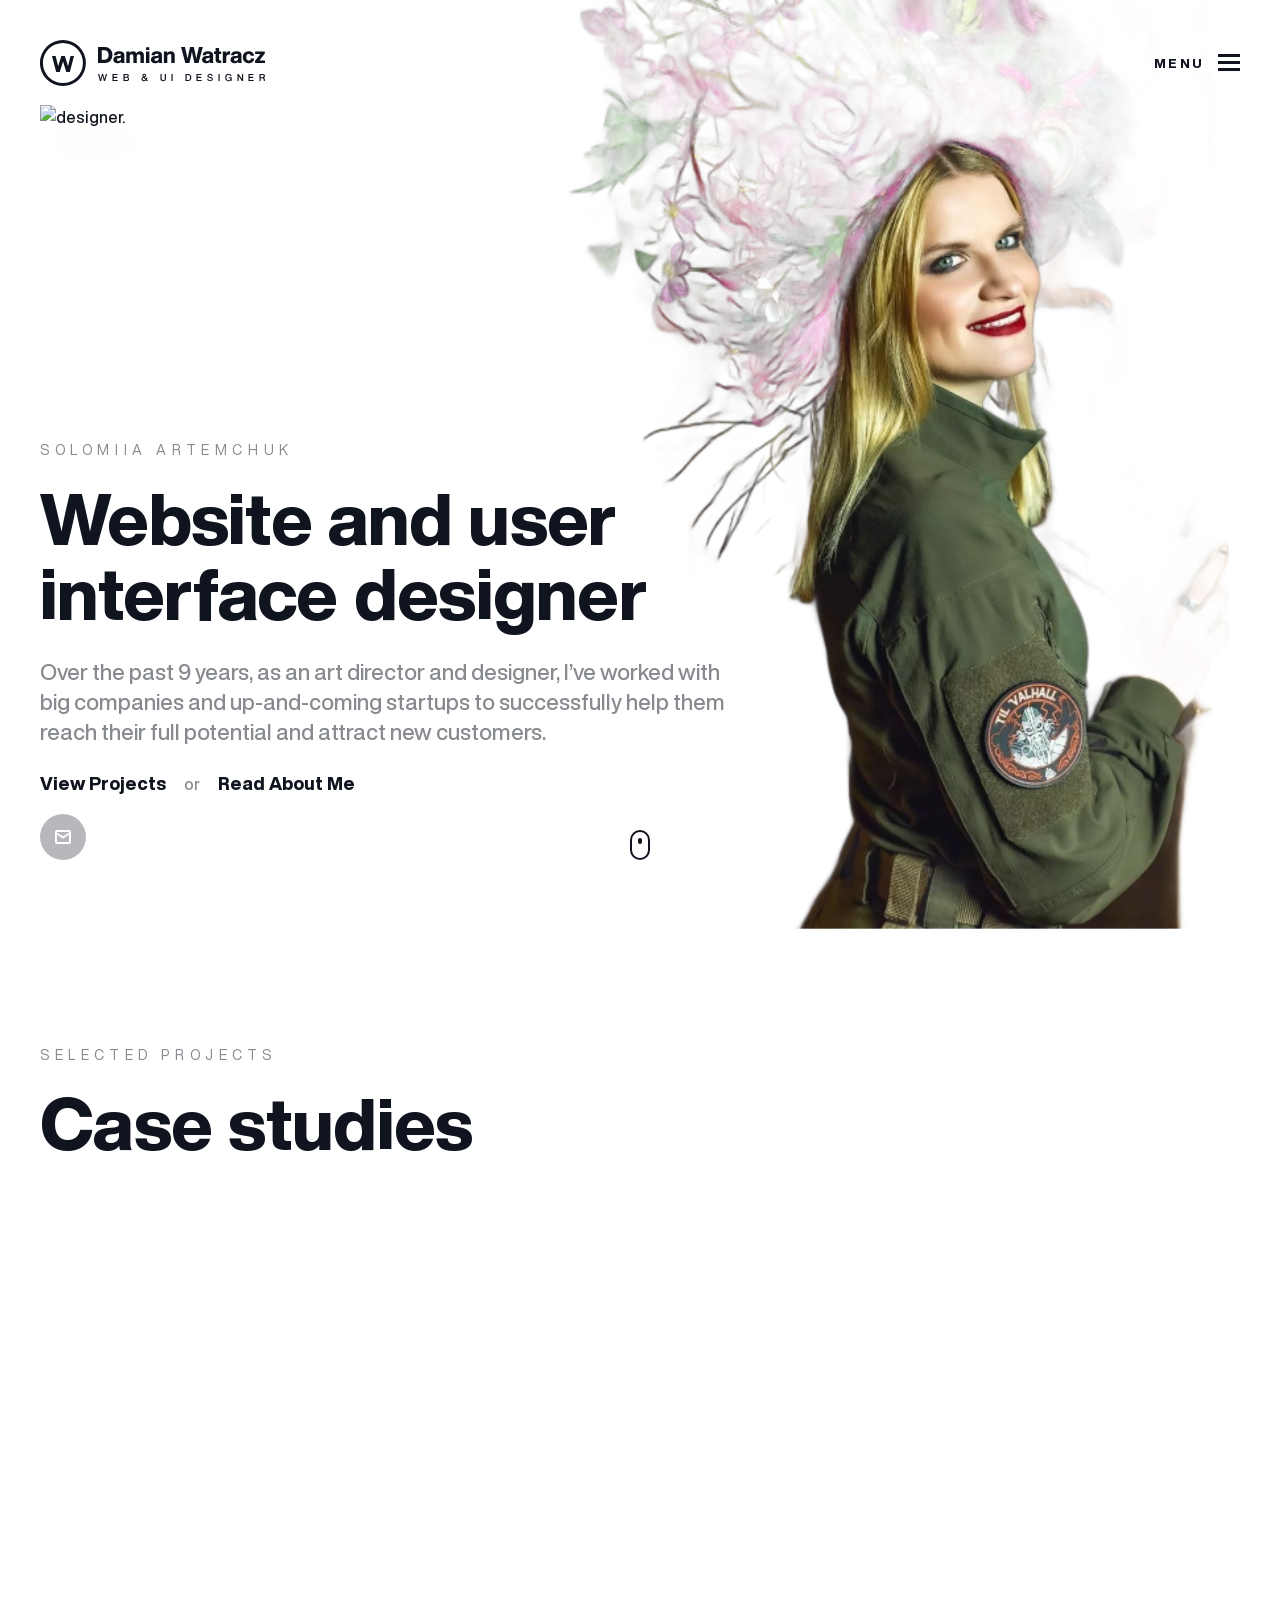
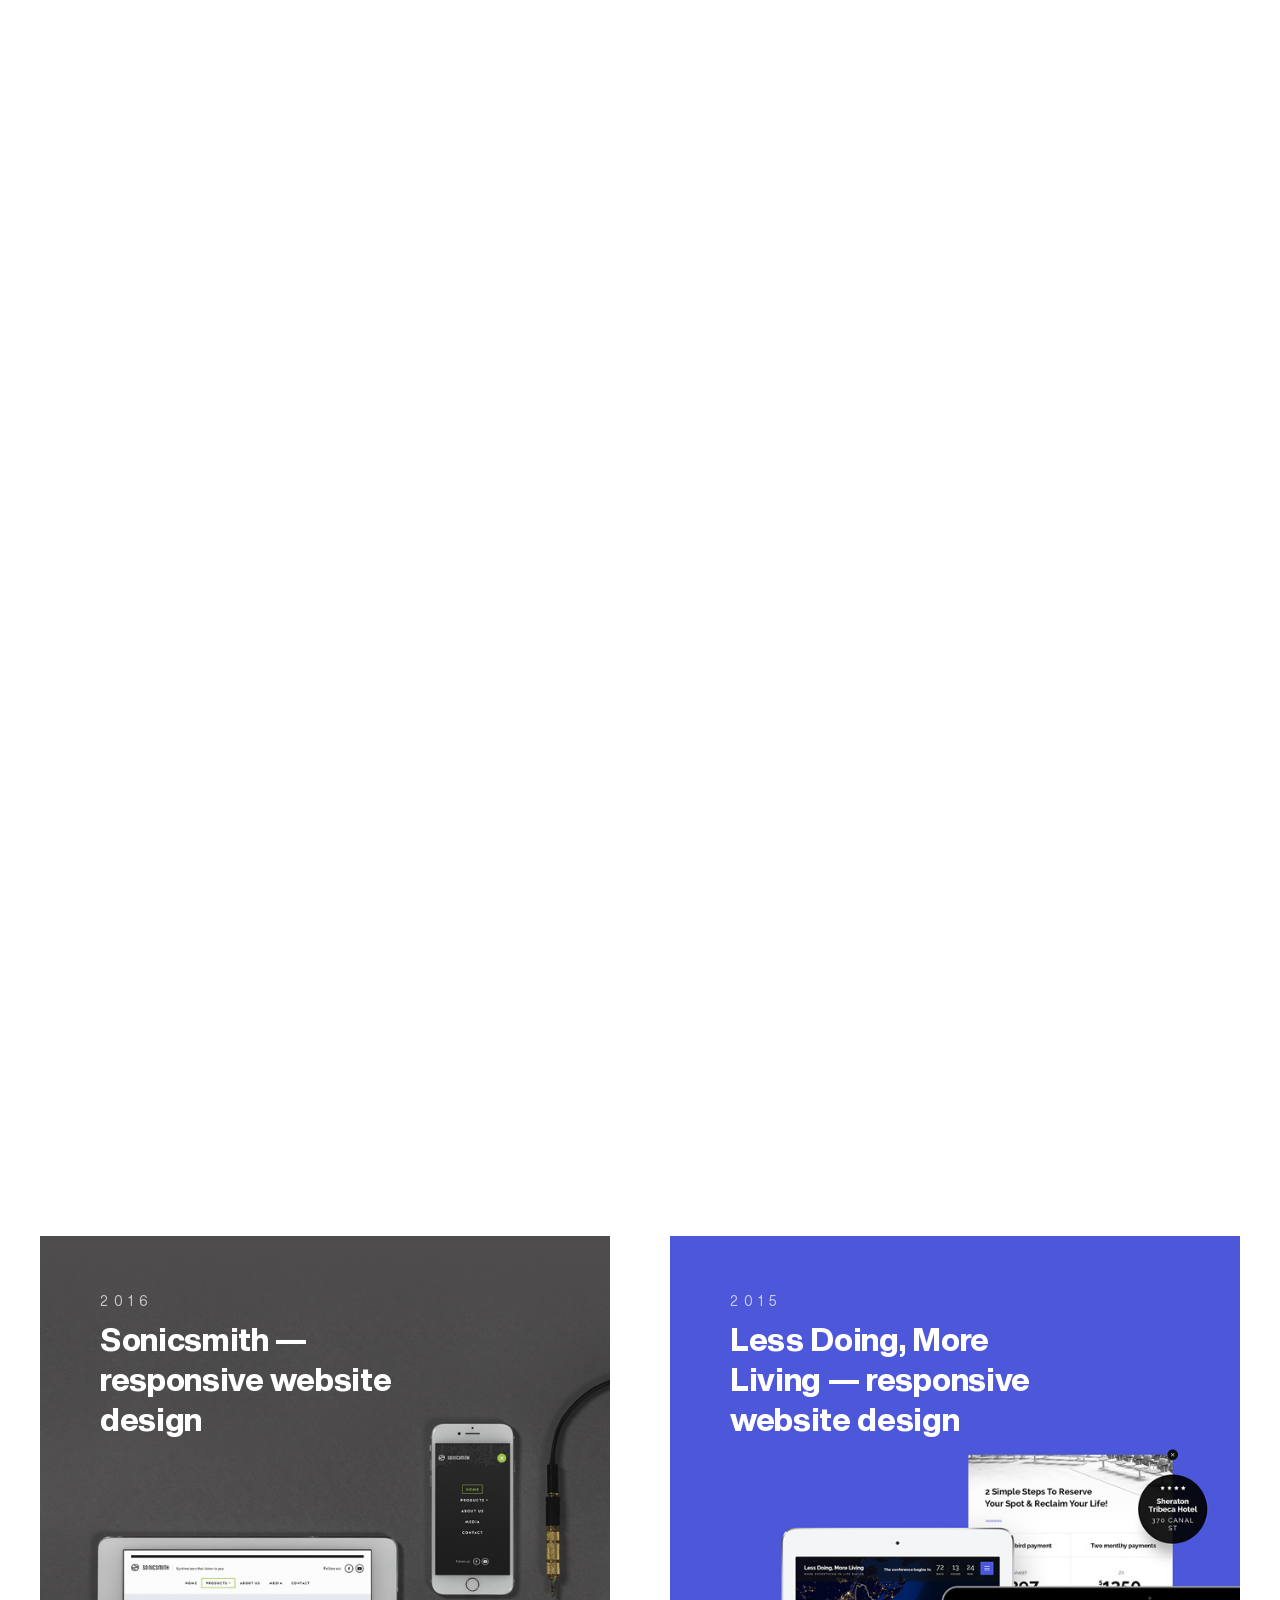
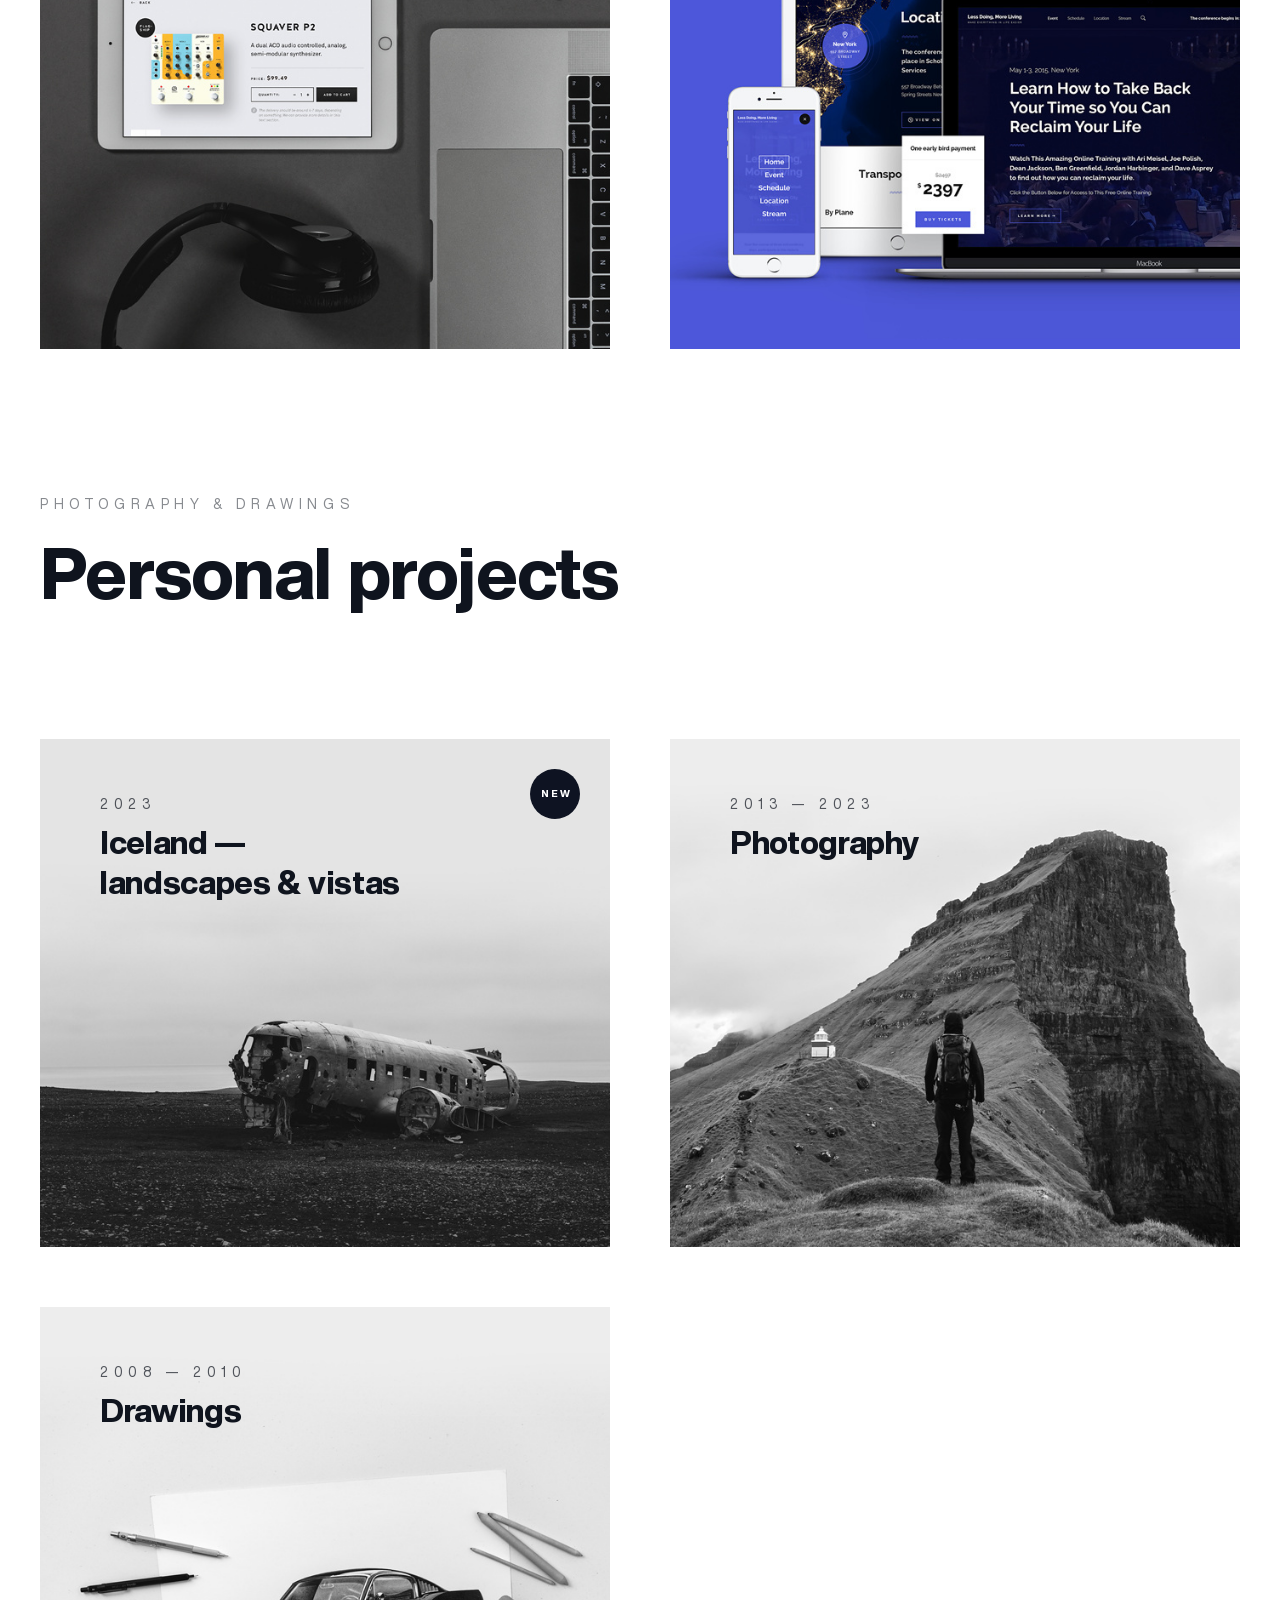
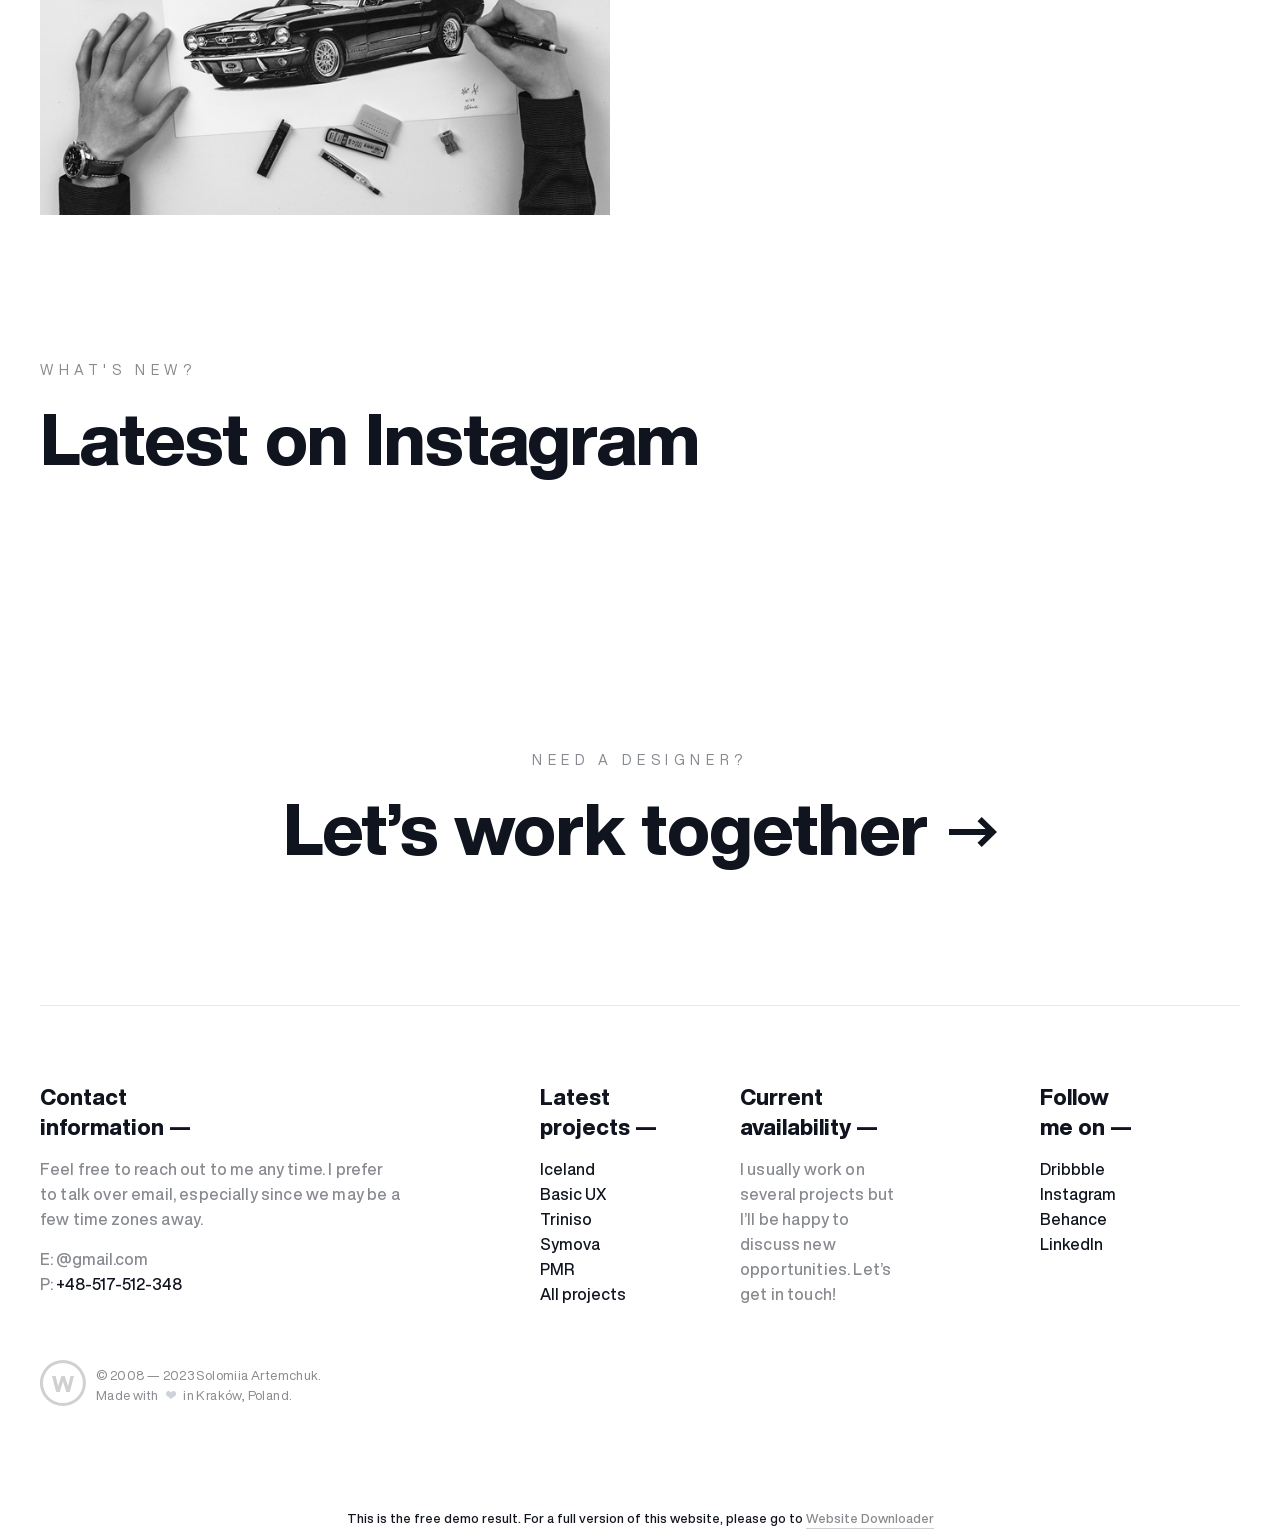
==== commit be0af2b3: "fix: contact data" ====
--- a/index.html
+++ b/index.html
@@ -372,7 +372,7 @@
  <h3>Contact <br>information —</h3>
 <p>Feel free to reach out to me any time. I prefer to talk over email, especially since we may be a few time zones away.</p>
 <ul class="contact-links">
-<script>document.write('<li>E: <a class="special" href="mailto:&#100;&#097;&#109;&#105;&#097;&#110;&#046;&#119;&#097;&#116;&#114;&#097;&#099;&#122;&#064;&#103;&#109;&#097;&#105;&#108;&#046;&#099;&#111;&#109;">&#100;&#097;&#109;&#105;&#097;&#110;&#046;&#119;&#097;&#116;&#114;&#097;&#099;&#122;&#064;&#103;&#109;&#097;&#105;&#108;&#046;&#099;&#111;&#109;</a></li><li>P: <span class="gray-darkest" content="noindex">+48-&#53;&#49;7-51&#50;&#45;348</span></li>');</script>
+<script>document.write('<li>E: @gmail.com</li><li>P: <span class="gray-darkest" content="noindex">+48-&#53;&#49;7-51&#50;&#45;348</span></li>');</script>
 </ul>
 </div>
 <div class="col-sm-6-6 col-md-6-12 col-smd-6-12 col-lg-2-12 col-lg-offset-1-12">
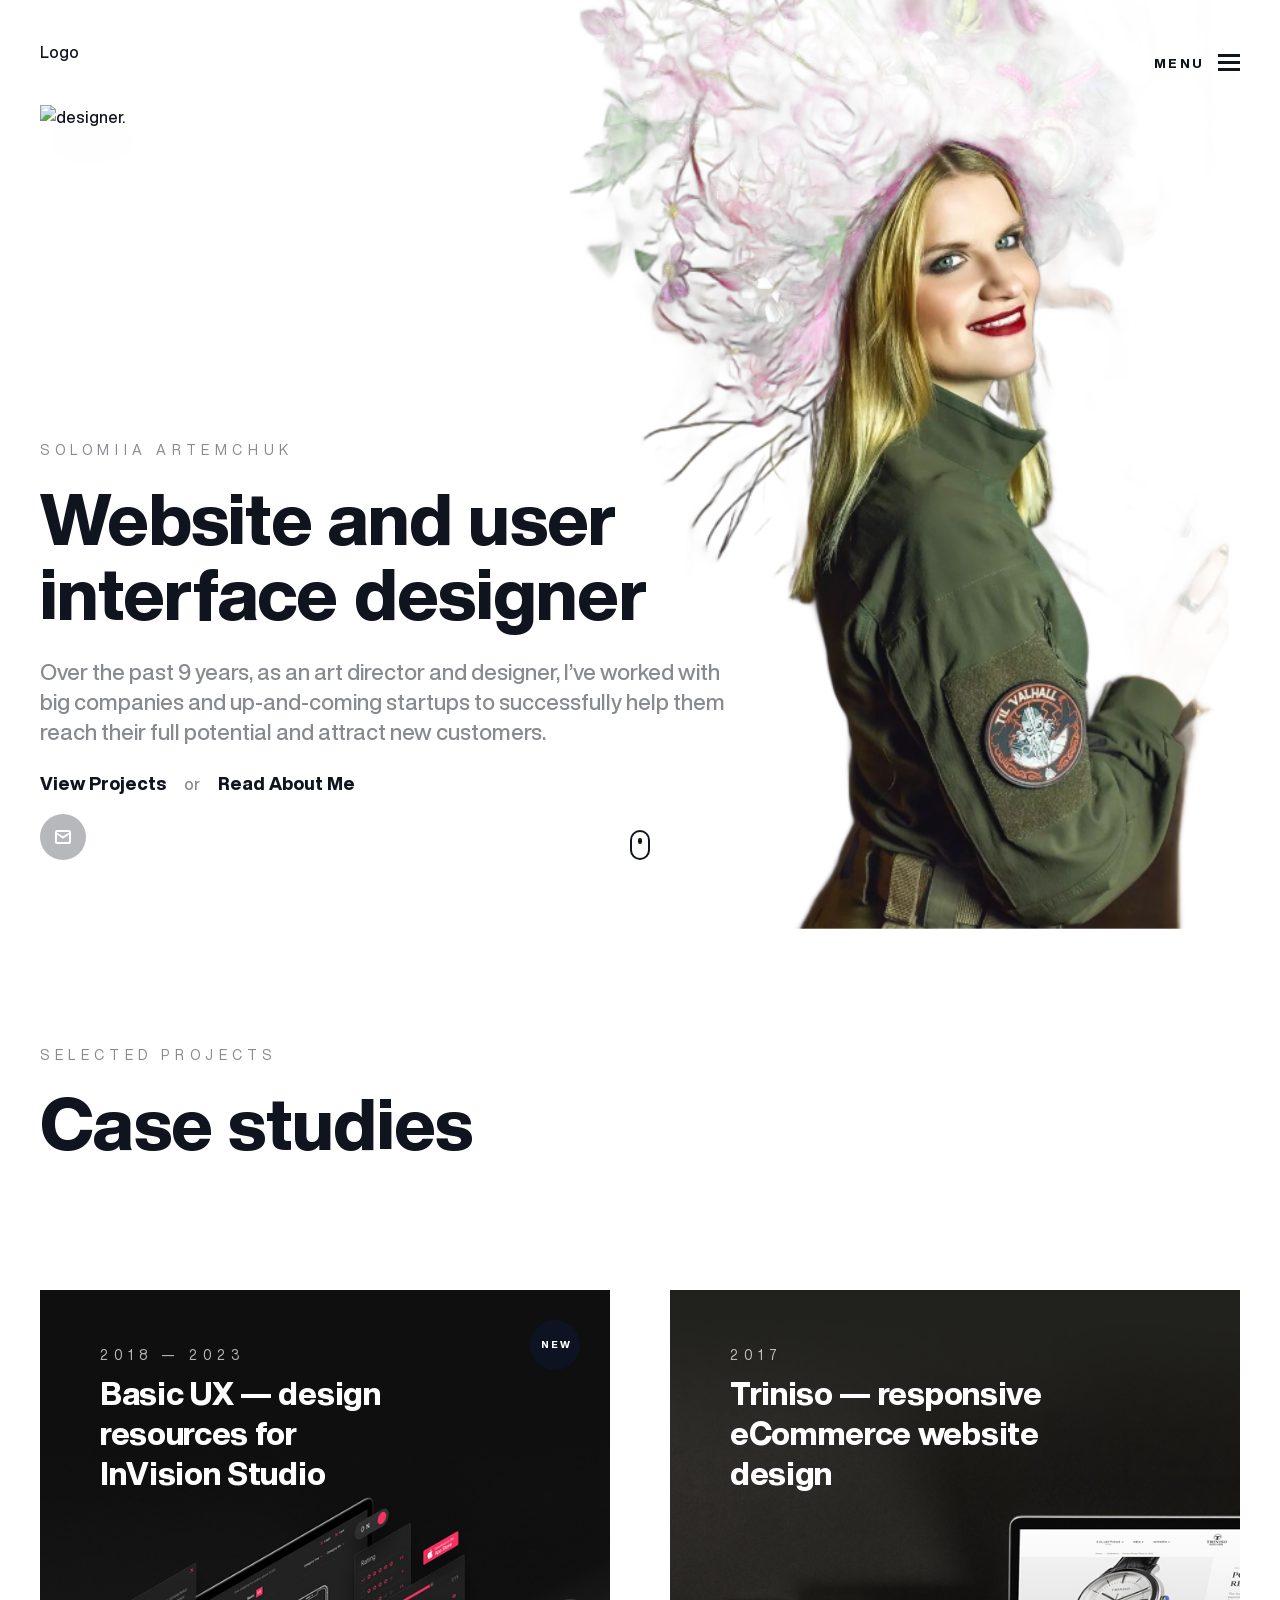
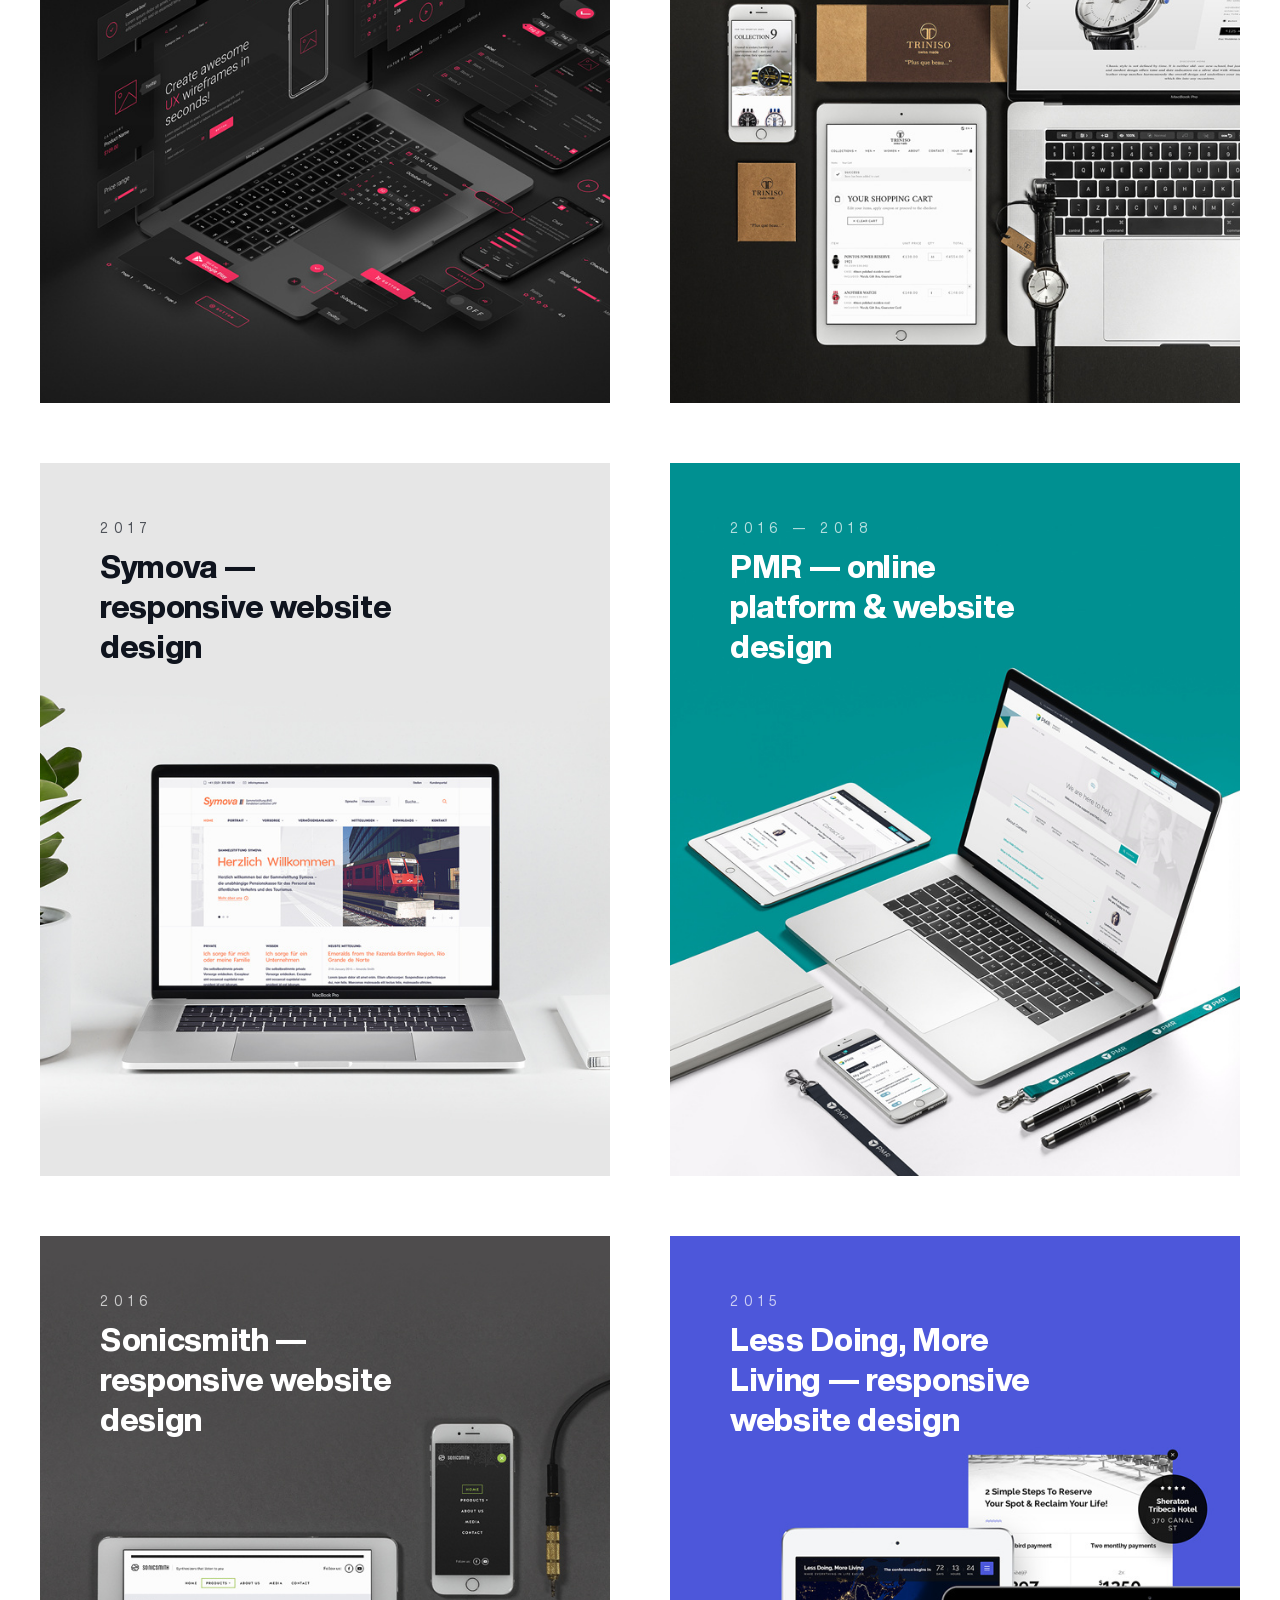
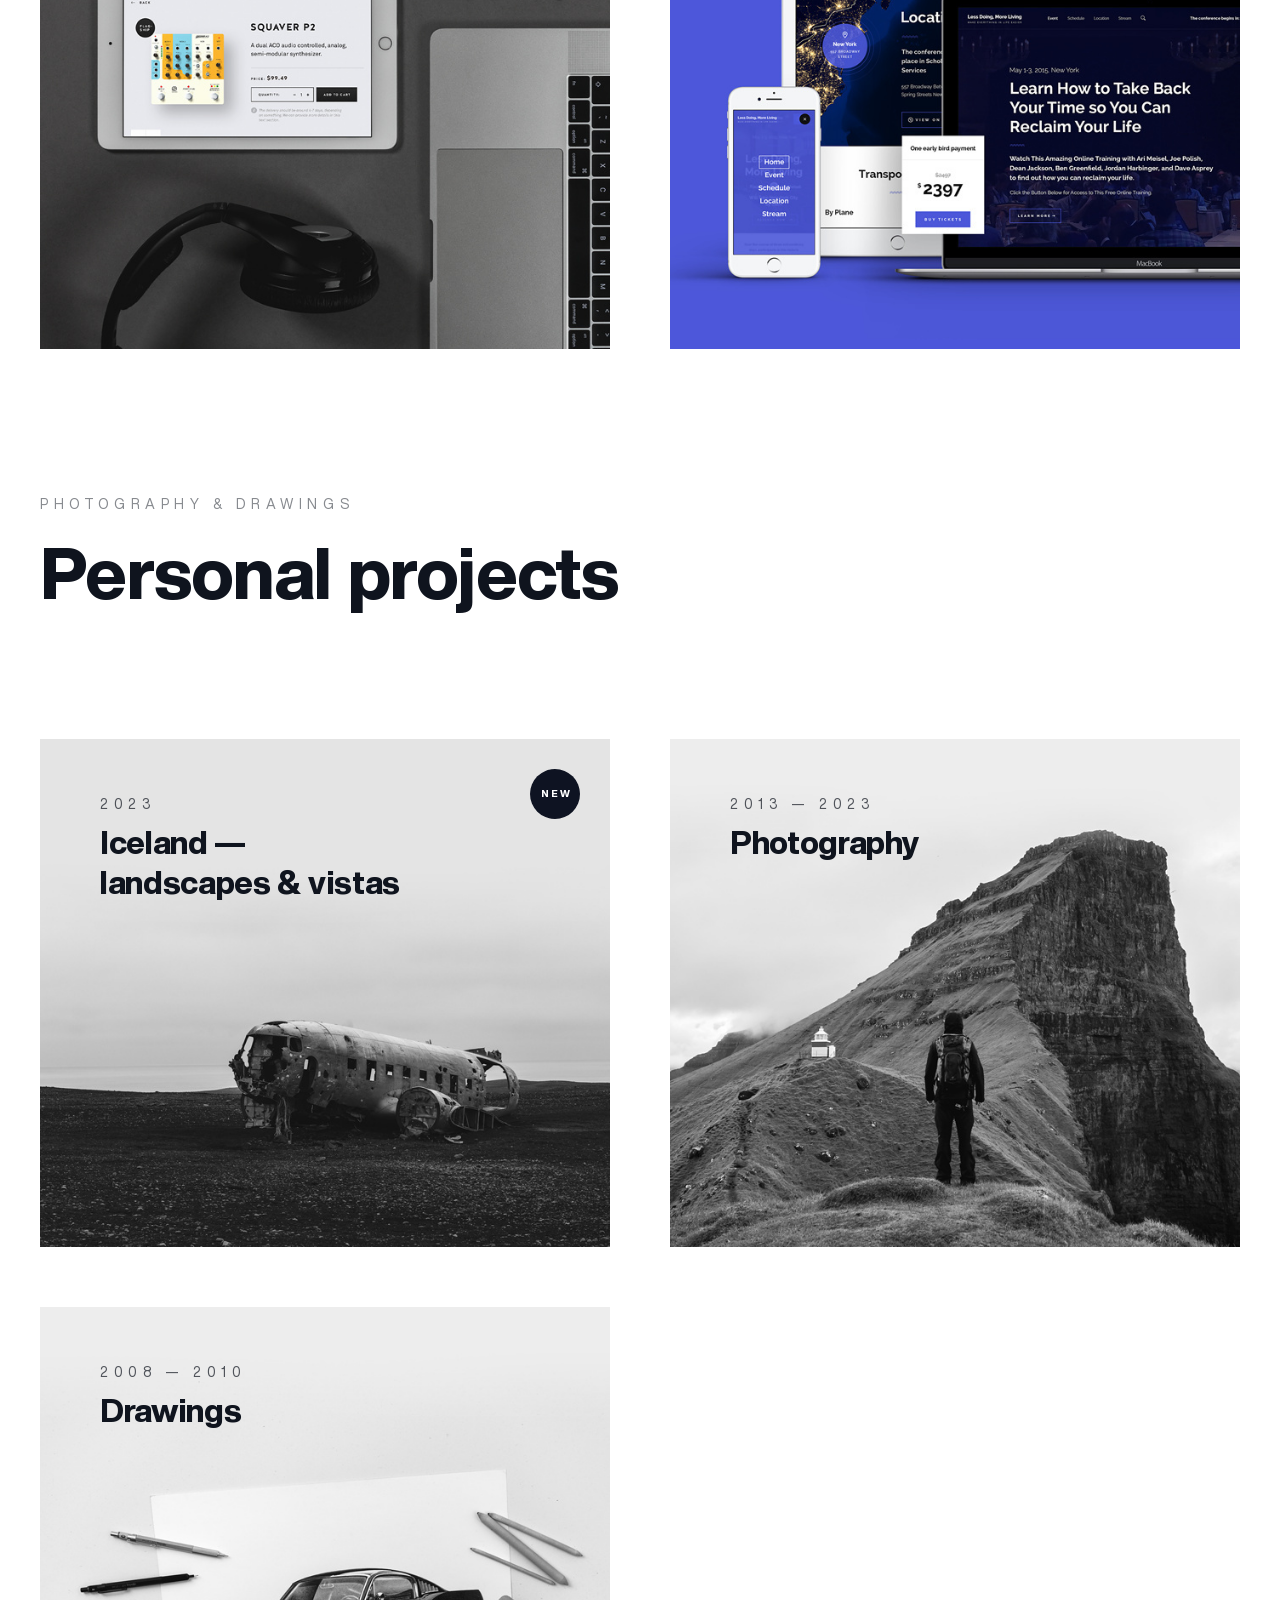
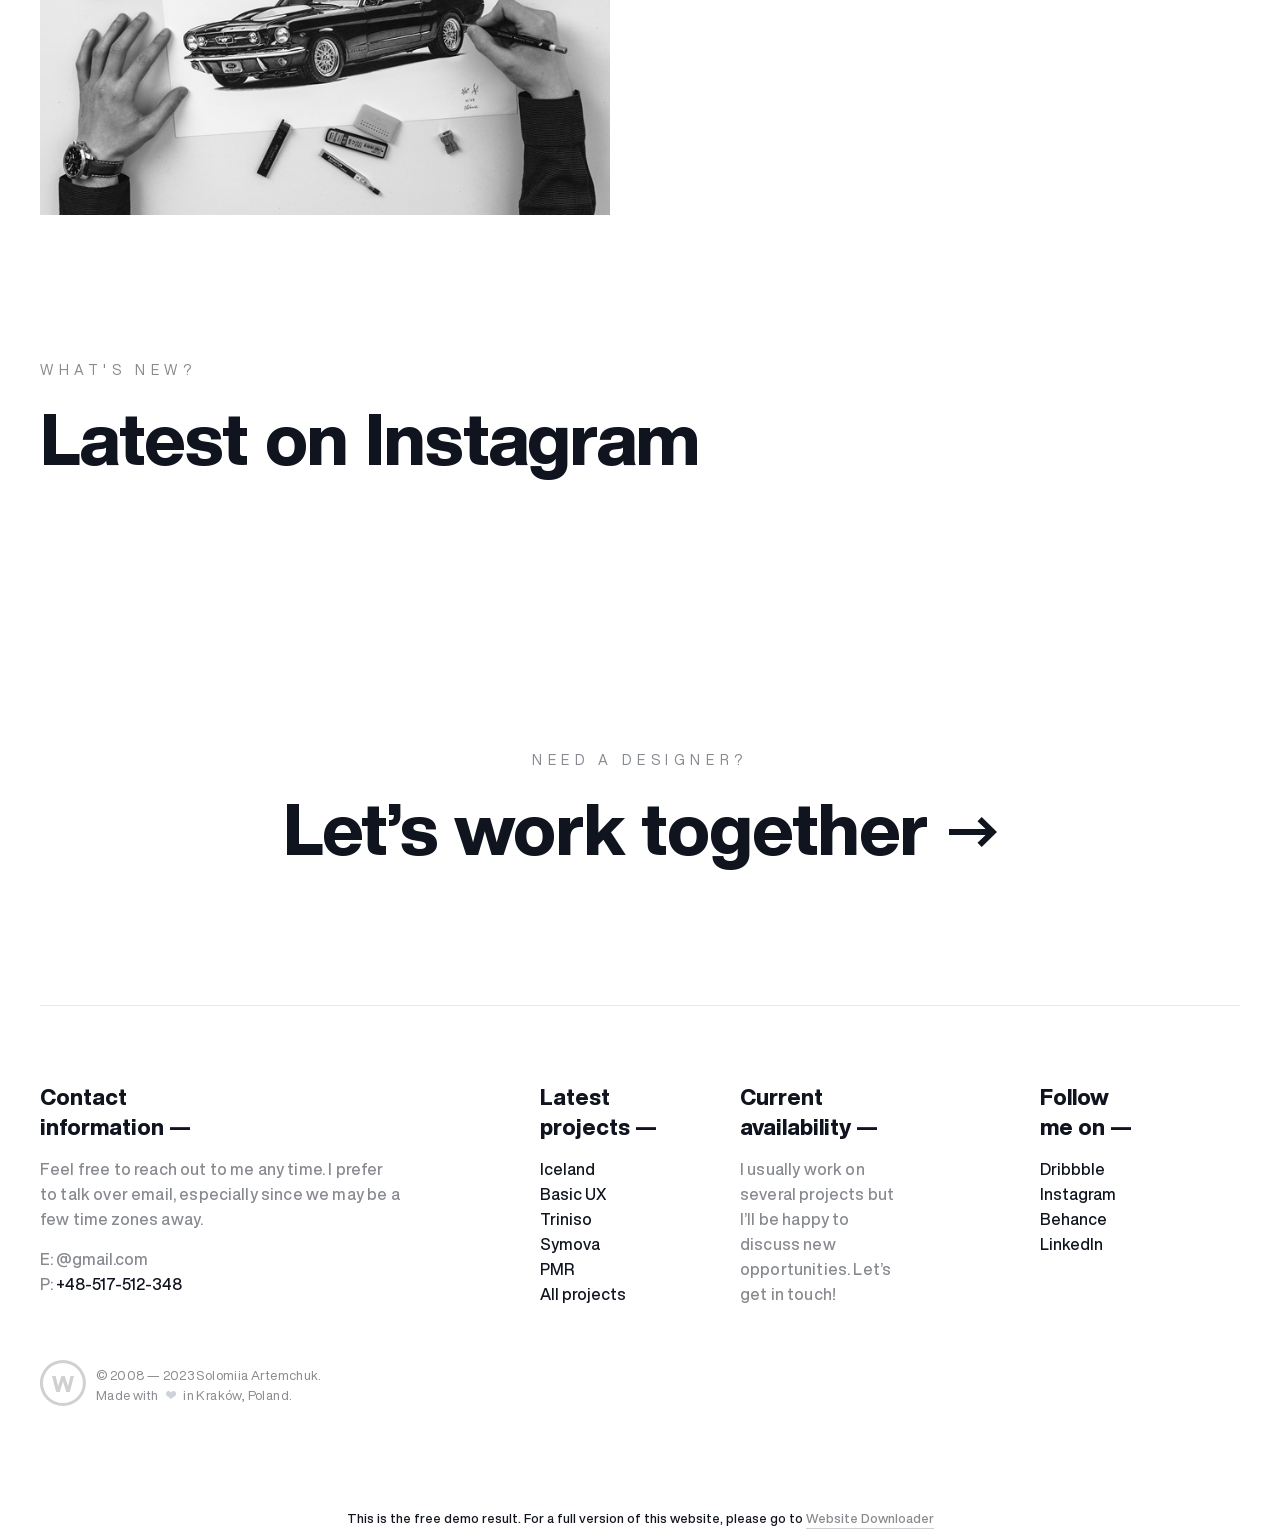
==== commit 7ca42ad1: "fix: logo" ====
--- a/index.html
+++ b/index.html
@@ -83,12 +83,7 @@
 </div>
 <nav id="nav">
 <a href="index.html" class="logo internal" data-page="home">
-<svg version="1.0" xmlns="http://www.w3.org/2000/svg" xlink="http://www.w3.org/1999/xlink" x="0px" y="0px" width="46px" height="46px" viewBox="0 0 46 46" enable-background="new 0 0 46 46" space="preserve">
-<path fill="#878a8f" d="M22.953,0A23,23,0,1,0,45.909,23,22.978,22.978,0,0,0,22.953,0Zm0,43A20,20,0,1,1,42.915,23,19.981,19.981,0,0,1,22.953,43Zm5.055-16.727L24.83,16.009h-3.5l-3.178,10.24-2.529-10.24H11.99L16.162,32H19.75l3.286-10.6L26.3,32h3.523L34,16.009h-3.5Z" />
-</svg>
-<svg version="1.0" xmlns="http://www.w3.org/2000/svg" xlink="http://www.w3.org/1999/xlink" x="0px" y="0px" width="167px" height="46px" viewBox="0 0 167 46" enable-background="new 0 0 167 46" space="preserve">
-<path fill="#878a8f" d="M6.45,39.32L6.12,37.835,5.16,34H3.9l-0.97,3.837L2.591,39.32l-0.34-1.486L1.261,34h-1.27l2,7h1.17l1.36-5.47L5.89,41H7.05l2.03-7H7.84L6.81,37.835Zm12.777-1.427V36.871H15.678V35.011h3.9V34H14.468v7h5.2V39.989H15.678v-2.1h3.549ZM30.834,35.71a1.521,1.521,0,0,0-.57-1.254A2.391,2.391,0,0,0,28.725,34H25.466v7h3.3a2.474,2.474,0,0,0,1.715-.561,1.9,1.9,0,0,0,.625-1.486,1.69,1.69,0,0,0-1.37-1.741,1.468,1.468,0,0,0,1.1-1.505h0Zm-1.21.177a0.859,0.859,0,0,1-.295.7,1.321,1.321,0,0,1-.865.246h-1.79v-1.84h1.86a0.888,0.888,0,0,1,1.09.9h0Zm-2.949,1.928h1.959a1.044,1.044,0,0,1,1.27,1.072,1.013,1.013,0,0,1-.335.816,1.447,1.447,0,0,1-.965.285h-1.93V37.815ZM49.44,37.53H48.32A3.888,3.888,0,0,1,48,38.72l-1.28-1.407a2.089,2.089,0,0,0,1.41-1.84,1.467,1.467,0,0,0-.54-1.181,2.086,2.086,0,0,0-1.39-.462,2.333,2.333,0,0,0-.89.167,1.593,1.593,0,0,0-.99,1.176,1.588,1.588,0,0,0,.1.881,2.922,2.922,0,0,0,.645.974,2.221,2.221,0,0,0-1.66,2.105,1.784,1.784,0,0,0,.67,1.466,2.69,2.69,0,0,0,1.75.551,3.033,3.033,0,0,0,2.15-.856l0.64,0.718h1.46L48.7,39.488a4.456,4.456,0,0,0,.74-1.958h0Zm-2.41-2a0.81,0.81,0,0,1-.23.571,2.4,2.4,0,0,1-.74.482l-0.23-.256a1.231,1.231,0,0,1-.4-0.826,0.6,0.6,0,0,1,.23-0.521,0.814,0.814,0,0,1,.56-0.2,1.063,1.063,0,0,1,.58.2,0.7,0.7,0,0,1,.23.551h0Zm-2.09,4.339a0.994,0.994,0,0,1-.36-0.8,1.494,1.494,0,0,1,1.15-1.318l1.6,1.81a1.893,1.893,0,0,1-1.41.61A1.467,1.467,0,0,1,44.941,39.871Zm23.025-1.053V34h-1.21v4.85a1.269,1.269,0,0,1-1.54,1.309q-1.55,0-1.55-1.309V34h-1.21v4.821a2.2,2.2,0,0,0,.72,1.761,3.016,3.016,0,0,0,2.029.62,3.081,3.081,0,0,0,2.04-.62,2.2,2.2,0,0,0,.72-1.761h0ZM74.664,34h-1.21v7h1.21V34Zm12.787,7h2.6a3.1,3.1,0,0,0,2.424-.915A3.731,3.731,0,0,0,93.3,37.5a3.737,3.737,0,0,0-.82-2.6A3.135,3.135,0,0,0,90.04,34H87.451v7Zm1.21-6.011h1.19a2.167,2.167,0,0,1,1.7.6A2.858,2.858,0,0,1,92.08,37.5a2.881,2.881,0,0,1-.51,1.894,2.048,2.048,0,0,1-1.64.6h-1.27v-5Zm14.546,2.9V36.871H99.658V35.011h3.9V34H98.448v7h5.2V39.989H99.658v-2.1h3.549Zm10.963,2.715a1.889,1.889,0,0,0,.735-1.564q0-1.554-1.99-2.007l-1.34-.3a1.02,1.02,0,0,1-1.029-.915,0.862,0.862,0,0,1,.369-0.733,1.7,1.7,0,0,1,1.02-.271,1.823,1.823,0,0,1,1.135.325,1.29,1.29,0,0,1,.5.915h1.17a2.2,2.2,0,0,0-.82-1.623,3.07,3.07,0,0,0-1.97-.59,2.8,2.8,0,0,0-1.909.59,1.941,1.941,0,0,0-.68,1.505q0,1.466,1.869,1.889l1.16,0.266a2.385,2.385,0,0,1,.99.394,0.809,0.809,0,0,1,.3.659,0.907,0.907,0,0,1-.405.792,2.015,2.015,0,0,1-1.155.28,1.51,1.51,0,0,1-1.789-1.436h-1.18a2.362,2.362,0,0,0,.835,1.79A3.956,3.956,0,0,0,114.17,40.609ZM121.653,34h-1.21v7h1.21V34Zm9.008,3.237v1.013h1.929v0.118a2.117,2.117,0,0,1-.664,1.318,2.135,2.135,0,0,1-2.945-.256,2.984,2.984,0,0,1-.58-1.928,2.9,2.9,0,0,1,.585-1.919,2.267,2.267,0,0,1,2.83-.359,1.48,1.48,0,0,1,.594.969l1.18-.079a2.476,2.476,0,0,0-.97-1.663,3.338,3.338,0,0,0-2.059-.6,3.176,3.176,0,0,0-2.45.984,3.735,3.735,0,0,0-.929,2.656,3.7,3.7,0,0,0,.939,2.666,3.089,3.089,0,0,0,2.37,1,2.383,2.383,0,0,0,2.139-1.023L132.86,41h0.82V37.235l-0.33.059,0.01-.059h-2.7ZM140.679,34h-1.24v7h1.18v-5.1l3.259,5.1h1.259V34h-1.179v5.116Zm14.516,3.9V36.871h-3.549V35.011h3.9V34h-5.109v7h5.2V39.989h-3.989v-2.1H155.2Zm10.448-.276A1.722,1.722,0,0,0,166.612,37a1.79,1.79,0,0,0,.34-1.117,1.761,1.761,0,0,0-.569-1.377,2.377,2.377,0,0,0-1.64-.512h-3.309v7h1.209V38.14h1.74a1.29,1.29,0,0,1,.86.236,1.16,1.16,0,0,1,.32.8l0.19,1.83h1.239l-0.28-2.223a1.243,1.243,0,0,0-1.069-1.161h0Zm-3-2.607h1.91a1.312,1.312,0,0,1,.9.271,0.955,0.955,0,0,1,.3.753,1.006,1.006,0,0,1-.355.817,1.567,1.567,0,0,1-1.025.3h-1.73V35.011ZM0.011,23H6.422a7.9,7.9,0,0,0,5.928-2.12,8.052,8.052,0,0,0,2.064-5.865A8.052,8.052,0,0,0,12.35,9.147a7.9,7.9,0,0,0-5.928-2.12H0.011V23ZM3.721,10.235H6.356a3.978,3.978,0,0,1,3.107,1.2,5.175,5.175,0,0,1,1.087,3.577A5.174,5.174,0,0,1,9.463,18.59a3.977,3.977,0,0,1-3.107,1.2H3.721V10.235ZM26.358,20.867V14.721q0-3.566-5.05-3.566-5.116,0-5.423,4.015h3.4a1.647,1.647,0,0,1,.516-1.2,2.528,2.528,0,0,1,1.482-.325q1.734,0,1.735,1.166,0,0.987-1.471,1.144l-1.778.157q-4.435.382-4.435,3.611a3.2,3.2,0,0,0,1.131,2.6,4.53,4.53,0,0,0,3,.942,4.176,4.176,0,0,0,3.623-1.57,3.034,3.034,0,0,0,.285,1.3h3.447a3.843,3.843,0,0,1-.461-2.131h0Zm-7.092-.314a1.18,1.18,0,0,1-.439-0.965q0-1.211,1.647-1.391l1.405-.157a1.875,1.875,0,0,0,1.142-.449v0.852a2.373,2.373,0,0,1-.681,1.851,2.642,2.642,0,0,1-1.844.617A1.891,1.891,0,0,1,19.266,20.553Zm19.1-7.312a3.531,3.531,0,0,0-3.513-2.086,3.741,3.741,0,0,0-3.227,1.906V11.424H28.29V23h3.425V16.605a2.755,2.755,0,0,1,.538-1.839,1.8,1.8,0,0,1,1.438-.628q1.69,0,1.691,1.951V23h3.425V16.605a2.8,2.8,0,0,1,.527-1.839,1.766,1.766,0,0,1,1.427-.628q1.69,0,1.691,1.951V23h3.425V15.484a4.516,4.516,0,0,0-1.054-3.2,3.794,3.794,0,0,0-2.92-1.133,4.117,4.117,0,0,0-3.535,2.086h0Zm12.954-6.1H48.05V10.1h3.272V7.14Zm0.066,4.284H47.962V23h3.425V11.424Zm12.559,9.443V14.721q0-3.566-5.05-3.566-5.116,0-5.423,4.015h3.4a1.646,1.646,0,0,1,.516-1.2,2.528,2.528,0,0,1,1.482-.325q1.734,0,1.734,1.166,0,0.987-1.471,1.144l-1.779.157q-4.435.382-4.435,3.611a3.2,3.2,0,0,0,1.131,2.6,4.53,4.53,0,0,0,3,.942,4.177,4.177,0,0,0,3.623-1.57A3.035,3.035,0,0,0,60.96,23h3.447a3.843,3.843,0,0,1-.461-2.131h0Zm-7.092-.314a1.18,1.18,0,0,1-.439-0.965q0-1.211,1.647-1.391l1.405-.157a1.875,1.875,0,0,0,1.142-.449v0.852a2.373,2.373,0,0,1-.681,1.851,2.643,2.643,0,0,1-1.844.617A1.891,1.891,0,0,1,56.854,20.553Zm12.361-7.491V11.424H65.878V23H69.3v-6.46a2.426,2.426,0,0,1,.615-1.772,2.063,2.063,0,0,1,1.537-.628,1.681,1.681,0,0,1,1.822,1.974V23H76.7V15.416a4.372,4.372,0,0,0-1.065-3.151,3.785,3.785,0,0,0-2.865-1.11,4.113,4.113,0,0,0-3.557,1.906h0ZM98.263,18.8q-0.615-3.566-1.23-6.3L95.782,7.028H92.071L90.82,12.5q-0.483,2.22-1.23,6.258Q89.041,16,88.207,12.5l-1.3-5.473H83.025L87.307,23h4.15l1.317-5.652q0.68-3.163,1.164-5.764,0.549,3.23,1.164,5.764L96.4,23h4.15l4.281-15.97h-3.864L99.646,12.5q-1.076,4.867-1.383,6.3h0Zm16.8,2.063V14.721q0-3.566-5.05-3.566-5.117,0-5.423,4.015h3.4a1.647,1.647,0,0,1,.516-1.2,2.531,2.531,0,0,1,1.482-.325q1.734,0,1.735,1.166,0,0.987-1.471,1.144l-1.779.157q-4.435.382-4.435,3.611a3.2,3.2,0,0,0,1.131,2.6,4.528,4.528,0,0,0,3,.942,4.178,4.178,0,0,0,3.623-1.57,3.024,3.024,0,0,0,.285,1.3h3.447a3.846,3.846,0,0,1-.461-2.131h0Zm-7.092-.314a1.18,1.18,0,0,1-.439-0.965q0-1.211,1.647-1.391l1.405-.157a1.879,1.879,0,0,0,1.142-.449v0.852a2.372,2.372,0,0,1-.681,1.851,2.643,2.643,0,0,1-1.844.617A1.893,1.893,0,0,1,107.967,20.553Zm13.108-9.129V7.992H117.65v3.432h-1.691v2.557h1.691v5.787a3.11,3.11,0,0,0,.944,2.546,4.855,4.855,0,0,0,3.074.774,11.365,11.365,0,0,0,1.581-.09V20.4H122.37a1.758,1.758,0,0,1-1.01-.213,0.94,0.94,0,0,1-.285-0.8V13.981h2.174V11.424h-2.174Zm7.07,2.153V11.424h-3.337V23h3.425V17.614q0-3.14,3.008-3.14h0.878V11.289q-0.658-.045-0.747-0.045a3.134,3.134,0,0,0-3.227,2.333h0Zm15.325,7.289V14.721q0-3.566-5.05-3.566-5.117,0-5.423,4.015h3.4a1.647,1.647,0,0,1,.516-1.2,2.527,2.527,0,0,1,1.482-.325q1.734,0,1.735,1.166,0,0.987-1.471,1.144l-1.779.157q-4.436.382-4.435,3.611a3.2,3.2,0,0,0,1.131,2.6,4.528,4.528,0,0,0,3,.942A4.175,4.175,0,0,0,140.2,21.7a3.038,3.038,0,0,0,.286,1.3h3.447a3.846,3.846,0,0,1-.461-2.131h0Zm-7.092-.314a1.18,1.18,0,0,1-.439-0.965q0-1.211,1.647-1.391l1.405-.157a1.879,1.879,0,0,0,1.142-.449v0.852a2.375,2.375,0,0,1-.681,1.851,2.643,2.643,0,0,1-1.844.617A1.893,1.893,0,0,1,136.378,20.553Zm18.18,1.413a4.893,4.893,0,0,0,1.69-3.521h-3.4A1.971,1.971,0,0,1,150.65,20.4q-2.351,0-2.35-3.185Q148.3,14,150.65,14a1.921,1.921,0,0,1,2.129,1.772h3.4a4.948,4.948,0,0,0-1.723-3.376,5.721,5.721,0,0,0-3.809-1.245,5.618,5.618,0,0,0-4.238,1.637,6.093,6.093,0,0,0-1.581,4.419,6.109,6.109,0,0,0,1.581,4.4,5.576,5.576,0,0,0,4.238,1.66,5.841,5.841,0,0,0,3.908-1.3h0Zm6.806-1.548q0.637-.762,1.405-1.727l4.018-5.069v-2.2h-9.66v2.6h3.1q1.777,0,2.283-.022-0.638.763-1.405,1.727L157.083,20.8V23h9.924V20.4h-3.359q-1.779,0-2.284.022h0Z" />
-</svg>
+	Logo
 </a>
 <a href="#" class="close">
 <span>Close</span>
@@ -123,12 +118,7 @@
 </div>
 </div>
 <div class="logo">
-<svg version="1.0" xmlns="http://www.w3.org/2000/svg" xlink="http://www.w3.org/1999/xlink" x="0px" y="0px" width="46px" height="46px" viewBox="0 0 46 46" enable-background="new 0 0 46 46" space="preserve">
-<path fill="#878a8f" d="M22.953,0A23,23,0,1,0,45.909,23,22.978,22.978,0,0,0,22.953,0Zm0,43A20,20,0,1,1,42.915,23,19.981,19.981,0,0,1,22.953,43Zm5.055-16.727L24.83,16.009h-3.5l-3.178,10.24-2.529-10.24H11.99L16.162,32H19.75l3.286-10.6L26.3,32h3.523L34,16.009h-3.5Z" />
-</svg>
-<svg version="1.0" xmlns="http://www.w3.org/2000/svg" xlink="http://www.w3.org/1999/xlink" x="0px" y="0px" width="167px" height="46px" viewBox="0 0 167 46" enable-background="new 0 0 167 46" space="preserve">
-<path fill="#878a8f" d="M6.45,39.32L6.12,37.835,5.16,34H3.9l-0.97,3.837L2.591,39.32l-0.34-1.486L1.261,34h-1.27l2,7h1.17l1.36-5.47L5.89,41H7.05l2.03-7H7.84L6.81,37.835Zm12.777-1.427V36.871H15.678V35.011h3.9V34H14.468v7h5.2V39.989H15.678v-2.1h3.549ZM30.834,35.71a1.521,1.521,0,0,0-.57-1.254A2.391,2.391,0,0,0,28.725,34H25.466v7h3.3a2.474,2.474,0,0,0,1.715-.561,1.9,1.9,0,0,0,.625-1.486,1.69,1.69,0,0,0-1.37-1.741,1.468,1.468,0,0,0,1.1-1.505h0Zm-1.21.177a0.859,0.859,0,0,1-.295.7,1.321,1.321,0,0,1-.865.246h-1.79v-1.84h1.86a0.888,0.888,0,0,1,1.09.9h0Zm-2.949,1.928h1.959a1.044,1.044,0,0,1,1.27,1.072,1.013,1.013,0,0,1-.335.816,1.447,1.447,0,0,1-.965.285h-1.93V37.815ZM49.44,37.53H48.32A3.888,3.888,0,0,1,48,38.72l-1.28-1.407a2.089,2.089,0,0,0,1.41-1.84,1.467,1.467,0,0,0-.54-1.181,2.086,2.086,0,0,0-1.39-.462,2.333,2.333,0,0,0-.89.167,1.593,1.593,0,0,0-.99,1.176,1.588,1.588,0,0,0,.1.881,2.922,2.922,0,0,0,.645.974,2.221,2.221,0,0,0-1.66,2.105,1.784,1.784,0,0,0,.67,1.466,2.69,2.69,0,0,0,1.75.551,3.033,3.033,0,0,0,2.15-.856l0.64,0.718h1.46L48.7,39.488a4.456,4.456,0,0,0,.74-1.958h0Zm-2.41-2a0.81,0.81,0,0,1-.23.571,2.4,2.4,0,0,1-.74.482l-0.23-.256a1.231,1.231,0,0,1-.4-0.826,0.6,0.6,0,0,1,.23-0.521,0.814,0.814,0,0,1,.56-0.2,1.063,1.063,0,0,1,.58.2,0.7,0.7,0,0,1,.23.551h0Zm-2.09,4.339a0.994,0.994,0,0,1-.36-0.8,1.494,1.494,0,0,1,1.15-1.318l1.6,1.81a1.893,1.893,0,0,1-1.41.61A1.467,1.467,0,0,1,44.941,39.871Zm23.025-1.053V34h-1.21v4.85a1.269,1.269,0,0,1-1.54,1.309q-1.55,0-1.55-1.309V34h-1.21v4.821a2.2,2.2,0,0,0,.72,1.761,3.016,3.016,0,0,0,2.029.62,3.081,3.081,0,0,0,2.04-.62,2.2,2.2,0,0,0,.72-1.761h0ZM74.664,34h-1.21v7h1.21V34Zm12.787,7h2.6a3.1,3.1,0,0,0,2.424-.915A3.731,3.731,0,0,0,93.3,37.5a3.737,3.737,0,0,0-.82-2.6A3.135,3.135,0,0,0,90.04,34H87.451v7Zm1.21-6.011h1.19a2.167,2.167,0,0,1,1.7.6A2.858,2.858,0,0,1,92.08,37.5a2.881,2.881,0,0,1-.51,1.894,2.048,2.048,0,0,1-1.64.6h-1.27v-5Zm14.546,2.9V36.871H99.658V35.011h3.9V34H98.448v7h5.2V39.989H99.658v-2.1h3.549Zm10.963,2.715a1.889,1.889,0,0,0,.735-1.564q0-1.554-1.99-2.007l-1.34-.3a1.02,1.02,0,0,1-1.029-.915,0.862,0.862,0,0,1,.369-0.733,1.7,1.7,0,0,1,1.02-.271,1.823,1.823,0,0,1,1.135.325,1.29,1.29,0,0,1,.5.915h1.17a2.2,2.2,0,0,0-.82-1.623,3.07,3.07,0,0,0-1.97-.59,2.8,2.8,0,0,0-1.909.59,1.941,1.941,0,0,0-.68,1.505q0,1.466,1.869,1.889l1.16,0.266a2.385,2.385,0,0,1,.99.394,0.809,0.809,0,0,1,.3.659,0.907,0.907,0,0,1-.405.792,2.015,2.015,0,0,1-1.155.28,1.51,1.51,0,0,1-1.789-1.436h-1.18a2.362,2.362,0,0,0,.835,1.79A3.956,3.956,0,0,0,114.17,40.609ZM121.653,34h-1.21v7h1.21V34Zm9.008,3.237v1.013h1.929v0.118a2.117,2.117,0,0,1-.664,1.318,2.135,2.135,0,0,1-2.945-.256,2.984,2.984,0,0,1-.58-1.928,2.9,2.9,0,0,1,.585-1.919,2.267,2.267,0,0,1,2.83-.359,1.48,1.48,0,0,1,.594.969l1.18-.079a2.476,2.476,0,0,0-.97-1.663,3.338,3.338,0,0,0-2.059-.6,3.176,3.176,0,0,0-2.45.984,3.735,3.735,0,0,0-.929,2.656,3.7,3.7,0,0,0,.939,2.666,3.089,3.089,0,0,0,2.37,1,2.383,2.383,0,0,0,2.139-1.023L132.86,41h0.82V37.235l-0.33.059,0.01-.059h-2.7ZM140.679,34h-1.24v7h1.18v-5.1l3.259,5.1h1.259V34h-1.179v5.116Zm14.516,3.9V36.871h-3.549V35.011h3.9V34h-5.109v7h5.2V39.989h-3.989v-2.1H155.2Zm10.448-.276A1.722,1.722,0,0,0,166.612,37a1.79,1.79,0,0,0,.34-1.117,1.761,1.761,0,0,0-.569-1.377,2.377,2.377,0,0,0-1.64-.512h-3.309v7h1.209V38.14h1.74a1.29,1.29,0,0,1,.86.236,1.16,1.16,0,0,1,.32.8l0.19,1.83h1.239l-0.28-2.223a1.243,1.243,0,0,0-1.069-1.161h0Zm-3-2.607h1.91a1.312,1.312,0,0,1,.9.271,0.955,0.955,0,0,1,.3.753,1.006,1.006,0,0,1-.355.817,1.567,1.567,0,0,1-1.025.3h-1.73V35.011ZM0.011,23H6.422a7.9,7.9,0,0,0,5.928-2.12,8.052,8.052,0,0,0,2.064-5.865A8.052,8.052,0,0,0,12.35,9.147a7.9,7.9,0,0,0-5.928-2.12H0.011V23ZM3.721,10.235H6.356a3.978,3.978,0,0,1,3.107,1.2,5.175,5.175,0,0,1,1.087,3.577A5.174,5.174,0,0,1,9.463,18.59a3.977,3.977,0,0,1-3.107,1.2H3.721V10.235ZM26.358,20.867V14.721q0-3.566-5.05-3.566-5.116,0-5.423,4.015h3.4a1.647,1.647,0,0,1,.516-1.2,2.528,2.528,0,0,1,1.482-.325q1.734,0,1.735,1.166,0,0.987-1.471,1.144l-1.778.157q-4.435.382-4.435,3.611a3.2,3.2,0,0,0,1.131,2.6,4.53,4.53,0,0,0,3,.942,4.176,4.176,0,0,0,3.623-1.57,3.034,3.034,0,0,0,.285,1.3h3.447a3.843,3.843,0,0,1-.461-2.131h0Zm-7.092-.314a1.18,1.18,0,0,1-.439-0.965q0-1.211,1.647-1.391l1.405-.157a1.875,1.875,0,0,0,1.142-.449v0.852a2.373,2.373,0,0,1-.681,1.851,2.642,2.642,0,0,1-1.844.617A1.891,1.891,0,0,1,19.266,20.553Zm19.1-7.312a3.531,3.531,0,0,0-3.513-2.086,3.741,3.741,0,0,0-3.227,1.906V11.424H28.29V23h3.425V16.605a2.755,2.755,0,0,1,.538-1.839,1.8,1.8,0,0,1,1.438-.628q1.69,0,1.691,1.951V23h3.425V16.605a2.8,2.8,0,0,1,.527-1.839,1.766,1.766,0,0,1,1.427-.628q1.69,0,1.691,1.951V23h3.425V15.484a4.516,4.516,0,0,0-1.054-3.2,3.794,3.794,0,0,0-2.92-1.133,4.117,4.117,0,0,0-3.535,2.086h0Zm12.954-6.1H48.05V10.1h3.272V7.14Zm0.066,4.284H47.962V23h3.425V11.424Zm12.559,9.443V14.721q0-3.566-5.05-3.566-5.116,0-5.423,4.015h3.4a1.646,1.646,0,0,1,.516-1.2,2.528,2.528,0,0,1,1.482-.325q1.734,0,1.734,1.166,0,0.987-1.471,1.144l-1.779.157q-4.435.382-4.435,3.611a3.2,3.2,0,0,0,1.131,2.6,4.53,4.53,0,0,0,3,.942,4.177,4.177,0,0,0,3.623-1.57A3.035,3.035,0,0,0,60.96,23h3.447a3.843,3.843,0,0,1-.461-2.131h0Zm-7.092-.314a1.18,1.18,0,0,1-.439-0.965q0-1.211,1.647-1.391l1.405-.157a1.875,1.875,0,0,0,1.142-.449v0.852a2.373,2.373,0,0,1-.681,1.851,2.643,2.643,0,0,1-1.844.617A1.891,1.891,0,0,1,56.854,20.553Zm12.361-7.491V11.424H65.878V23H69.3v-6.46a2.426,2.426,0,0,1,.615-1.772,2.063,2.063,0,0,1,1.537-.628,1.681,1.681,0,0,1,1.822,1.974V23H76.7V15.416a4.372,4.372,0,0,0-1.065-3.151,3.785,3.785,0,0,0-2.865-1.11,4.113,4.113,0,0,0-3.557,1.906h0ZM98.263,18.8q-0.615-3.566-1.23-6.3L95.782,7.028H92.071L90.82,12.5q-0.483,2.22-1.23,6.258Q89.041,16,88.207,12.5l-1.3-5.473H83.025L87.307,23h4.15l1.317-5.652q0.68-3.163,1.164-5.764,0.549,3.23,1.164,5.764L96.4,23h4.15l4.281-15.97h-3.864L99.646,12.5q-1.076,4.867-1.383,6.3h0Zm16.8,2.063V14.721q0-3.566-5.05-3.566-5.117,0-5.423,4.015h3.4a1.647,1.647,0,0,1,.516-1.2,2.531,2.531,0,0,1,1.482-.325q1.734,0,1.735,1.166,0,0.987-1.471,1.144l-1.779.157q-4.435.382-4.435,3.611a3.2,3.2,0,0,0,1.131,2.6,4.528,4.528,0,0,0,3,.942,4.178,4.178,0,0,0,3.623-1.57,3.024,3.024,0,0,0,.285,1.3h3.447a3.846,3.846,0,0,1-.461-2.131h0Zm-7.092-.314a1.18,1.18,0,0,1-.439-0.965q0-1.211,1.647-1.391l1.405-.157a1.879,1.879,0,0,0,1.142-.449v0.852a2.372,2.372,0,0,1-.681,1.851,2.643,2.643,0,0,1-1.844.617A1.893,1.893,0,0,1,107.967,20.553Zm13.108-9.129V7.992H117.65v3.432h-1.691v2.557h1.691v5.787a3.11,3.11,0,0,0,.944,2.546,4.855,4.855,0,0,0,3.074.774,11.365,11.365,0,0,0,1.581-.09V20.4H122.37a1.758,1.758,0,0,1-1.01-.213,0.94,0.94,0,0,1-.285-0.8V13.981h2.174V11.424h-2.174Zm7.07,2.153V11.424h-3.337V23h3.425V17.614q0-3.14,3.008-3.14h0.878V11.289q-0.658-.045-0.747-0.045a3.134,3.134,0,0,0-3.227,2.333h0Zm15.325,7.289V14.721q0-3.566-5.05-3.566-5.117,0-5.423,4.015h3.4a1.647,1.647,0,0,1,.516-1.2,2.527,2.527,0,0,1,1.482-.325q1.734,0,1.735,1.166,0,0.987-1.471,1.144l-1.779.157q-4.436.382-4.435,3.611a3.2,3.2,0,0,0,1.131,2.6,4.528,4.528,0,0,0,3,.942A4.175,4.175,0,0,0,140.2,21.7a3.038,3.038,0,0,0,.286,1.3h3.447a3.846,3.846,0,0,1-.461-2.131h0Zm-7.092-.314a1.18,1.18,0,0,1-.439-0.965q0-1.211,1.647-1.391l1.405-.157a1.879,1.879,0,0,0,1.142-.449v0.852a2.375,2.375,0,0,1-.681,1.851,2.643,2.643,0,0,1-1.844.617A1.893,1.893,0,0,1,136.378,20.553Zm18.18,1.413a4.893,4.893,0,0,0,1.69-3.521h-3.4A1.971,1.971,0,0,1,150.65,20.4q-2.351,0-2.35-3.185Q148.3,14,150.65,14a1.921,1.921,0,0,1,2.129,1.772h3.4a4.948,4.948,0,0,0-1.723-3.376,5.721,5.721,0,0,0-3.809-1.245,5.618,5.618,0,0,0-4.238,1.637,6.093,6.093,0,0,0-1.581,4.419,6.109,6.109,0,0,0,1.581,4.4,5.576,5.576,0,0,0,4.238,1.66,5.841,5.841,0,0,0,3.908-1.3h0Zm6.806-1.548q0.637-.762,1.405-1.727l4.018-5.069v-2.2h-9.66v2.6h3.1q1.777,0,2.283-.022-0.638.763-1.405,1.727L157.083,20.8V23h9.924V20.4h-3.359q-1.779,0-2.284.022h0Z" />
-</svg>
+	Logo
 </div>
 <div class="text">
 <h5>Welcome</h5>
@@ -137,12 +127,7 @@
 </div>
 <header id="header">
 <a href="index.html" class="logo internal" data-page="home">
-<svg version="1.0" xmlns="http://www.w3.org/2000/svg" xlink="http://www.w3.org/1999/xlink" x="0px" y="0px" width="46px" height="46px" viewBox="0 0 46 46" enable-background="new 0 0 46 46" space="preserve">
-<path fill="#0f141e" d="M22.953,0A23,23,0,1,0,45.909,23,22.978,22.978,0,0,0,22.953,0Zm0,43A20,20,0,1,1,42.915,23,19.981,19.981,0,0,1,22.953,43Zm5.055-16.727L24.83,16.009h-3.5l-3.178,10.24-2.529-10.24H11.99L16.162,32H19.75l3.286-10.6L26.3,32h3.523L34,16.009h-3.5Z" />
-</svg>
-<svg version="1.0" xmlns="http://www.w3.org/2000/svg" xlink="http://www.w3.org/1999/xlink" x="0px" y="0px" width="167px" height="46px" viewBox="0 0 167 46" enable-background="new 0 0 167 46" space="preserve">
-<path fill="#0f141e" d="M6.45,39.32L6.12,37.835,5.16,34H3.9l-0.97,3.837L2.591,39.32l-0.34-1.486L1.261,34h-1.27l2,7h1.17l1.36-5.47L5.89,41H7.05l2.03-7H7.84L6.81,37.835Zm12.777-1.427V36.871H15.678V35.011h3.9V34H14.468v7h5.2V39.989H15.678v-2.1h3.549ZM30.834,35.71a1.521,1.521,0,0,0-.57-1.254A2.391,2.391,0,0,0,28.725,34H25.466v7h3.3a2.474,2.474,0,0,0,1.715-.561,1.9,1.9,0,0,0,.625-1.486,1.69,1.69,0,0,0-1.37-1.741,1.468,1.468,0,0,0,1.1-1.505h0Zm-1.21.177a0.859,0.859,0,0,1-.295.7,1.321,1.321,0,0,1-.865.246h-1.79v-1.84h1.86a0.888,0.888,0,0,1,1.09.9h0Zm-2.949,1.928h1.959a1.044,1.044,0,0,1,1.27,1.072,1.013,1.013,0,0,1-.335.816,1.447,1.447,0,0,1-.965.285h-1.93V37.815ZM49.44,37.53H48.32A3.888,3.888,0,0,1,48,38.72l-1.28-1.407a2.089,2.089,0,0,0,1.41-1.84,1.467,1.467,0,0,0-.54-1.181,2.086,2.086,0,0,0-1.39-.462,2.333,2.333,0,0,0-.89.167,1.593,1.593,0,0,0-.99,1.176,1.588,1.588,0,0,0,.1.881,2.922,2.922,0,0,0,.645.974,2.221,2.221,0,0,0-1.66,2.105,1.784,1.784,0,0,0,.67,1.466,2.69,2.69,0,0,0,1.75.551,3.033,3.033,0,0,0,2.15-.856l0.64,0.718h1.46L48.7,39.488a4.456,4.456,0,0,0,.74-1.958h0Zm-2.41-2a0.81,0.81,0,0,1-.23.571,2.4,2.4,0,0,1-.74.482l-0.23-.256a1.231,1.231,0,0,1-.4-0.826,0.6,0.6,0,0,1,.23-0.521,0.814,0.814,0,0,1,.56-0.2,1.063,1.063,0,0,1,.58.2,0.7,0.7,0,0,1,.23.551h0Zm-2.09,4.339a0.994,0.994,0,0,1-.36-0.8,1.494,1.494,0,0,1,1.15-1.318l1.6,1.81a1.893,1.893,0,0,1-1.41.61A1.467,1.467,0,0,1,44.941,39.871Zm23.025-1.053V34h-1.21v4.85a1.269,1.269,0,0,1-1.54,1.309q-1.55,0-1.55-1.309V34h-1.21v4.821a2.2,2.2,0,0,0,.72,1.761,3.016,3.016,0,0,0,2.029.62,3.081,3.081,0,0,0,2.04-.62,2.2,2.2,0,0,0,.72-1.761h0ZM74.664,34h-1.21v7h1.21V34Zm12.787,7h2.6a3.1,3.1,0,0,0,2.424-.915A3.731,3.731,0,0,0,93.3,37.5a3.737,3.737,0,0,0-.82-2.6A3.135,3.135,0,0,0,90.04,34H87.451v7Zm1.21-6.011h1.19a2.167,2.167,0,0,1,1.7.6A2.858,2.858,0,0,1,92.08,37.5a2.881,2.881,0,0,1-.51,1.894,2.048,2.048,0,0,1-1.64.6h-1.27v-5Zm14.546,2.9V36.871H99.658V35.011h3.9V34H98.448v7h5.2V39.989H99.658v-2.1h3.549Zm10.963,2.715a1.889,1.889,0,0,0,.735-1.564q0-1.554-1.99-2.007l-1.34-.3a1.02,1.02,0,0,1-1.029-.915,0.862,0.862,0,0,1,.369-0.733,1.7,1.7,0,0,1,1.02-.271,1.823,1.823,0,0,1,1.135.325,1.29,1.29,0,0,1,.5.915h1.17a2.2,2.2,0,0,0-.82-1.623,3.07,3.07,0,0,0-1.97-.59,2.8,2.8,0,0,0-1.909.59,1.941,1.941,0,0,0-.68,1.505q0,1.466,1.869,1.889l1.16,0.266a2.385,2.385,0,0,1,.99.394,0.809,0.809,0,0,1,.3.659,0.907,0.907,0,0,1-.405.792,2.015,2.015,0,0,1-1.155.28,1.51,1.51,0,0,1-1.789-1.436h-1.18a2.362,2.362,0,0,0,.835,1.79A3.956,3.956,0,0,0,114.17,40.609ZM121.653,34h-1.21v7h1.21V34Zm9.008,3.237v1.013h1.929v0.118a2.117,2.117,0,0,1-.664,1.318,2.135,2.135,0,0,1-2.945-.256,2.984,2.984,0,0,1-.58-1.928,2.9,2.9,0,0,1,.585-1.919,2.267,2.267,0,0,1,2.83-.359,1.48,1.48,0,0,1,.594.969l1.18-.079a2.476,2.476,0,0,0-.97-1.663,3.338,3.338,0,0,0-2.059-.6,3.176,3.176,0,0,0-2.45.984,3.735,3.735,0,0,0-.929,2.656,3.7,3.7,0,0,0,.939,2.666,3.089,3.089,0,0,0,2.37,1,2.383,2.383,0,0,0,2.139-1.023L132.86,41h0.82V37.235l-0.33.059,0.01-.059h-2.7ZM140.679,34h-1.24v7h1.18v-5.1l3.259,5.1h1.259V34h-1.179v5.116Zm14.516,3.9V36.871h-3.549V35.011h3.9V34h-5.109v7h5.2V39.989h-3.989v-2.1H155.2Zm10.448-.276A1.722,1.722,0,0,0,166.612,37a1.79,1.79,0,0,0,.34-1.117,1.761,1.761,0,0,0-.569-1.377,2.377,2.377,0,0,0-1.64-.512h-3.309v7h1.209V38.14h1.74a1.29,1.29,0,0,1,.86.236,1.16,1.16,0,0,1,.32.8l0.19,1.83h1.239l-0.28-2.223a1.243,1.243,0,0,0-1.069-1.161h0Zm-3-2.607h1.91a1.312,1.312,0,0,1,.9.271,0.955,0.955,0,0,1,.3.753,1.006,1.006,0,0,1-.355.817,1.567,1.567,0,0,1-1.025.3h-1.73V35.011ZM0.011,23H6.422a7.9,7.9,0,0,0,5.928-2.12,8.052,8.052,0,0,0,2.064-5.865A8.052,8.052,0,0,0,12.35,9.147a7.9,7.9,0,0,0-5.928-2.12H0.011V23ZM3.721,10.235H6.356a3.978,3.978,0,0,1,3.107,1.2,5.175,5.175,0,0,1,1.087,3.577A5.174,5.174,0,0,1,9.463,18.59a3.977,3.977,0,0,1-3.107,1.2H3.721V10.235ZM26.358,20.867V14.721q0-3.566-5.05-3.566-5.116,0-5.423,4.015h3.4a1.647,1.647,0,0,1,.516-1.2,2.528,2.528,0,0,1,1.482-.325q1.734,0,1.735,1.166,0,0.987-1.471,1.144l-1.778.157q-4.435.382-4.435,3.611a3.2,3.2,0,0,0,1.131,2.6,4.53,4.53,0,0,0,3,.942,4.176,4.176,0,0,0,3.623-1.57,3.034,3.034,0,0,0,.285,1.3h3.447a3.843,3.843,0,0,1-.461-2.131h0Zm-7.092-.314a1.18,1.18,0,0,1-.439-0.965q0-1.211,1.647-1.391l1.405-.157a1.875,1.875,0,0,0,1.142-.449v0.852a2.373,2.373,0,0,1-.681,1.851,2.642,2.642,0,0,1-1.844.617A1.891,1.891,0,0,1,19.266,20.553Zm19.1-7.312a3.531,3.531,0,0,0-3.513-2.086,3.741,3.741,0,0,0-3.227,1.906V11.424H28.29V23h3.425V16.605a2.755,2.755,0,0,1,.538-1.839,1.8,1.8,0,0,1,1.438-.628q1.69,0,1.691,1.951V23h3.425V16.605a2.8,2.8,0,0,1,.527-1.839,1.766,1.766,0,0,1,1.427-.628q1.69,0,1.691,1.951V23h3.425V15.484a4.516,4.516,0,0,0-1.054-3.2,3.794,3.794,0,0,0-2.92-1.133,4.117,4.117,0,0,0-3.535,2.086h0Zm12.954-6.1H48.05V10.1h3.272V7.14Zm0.066,4.284H47.962V23h3.425V11.424Zm12.559,9.443V14.721q0-3.566-5.05-3.566-5.116,0-5.423,4.015h3.4a1.646,1.646,0,0,1,.516-1.2,2.528,2.528,0,0,1,1.482-.325q1.734,0,1.734,1.166,0,0.987-1.471,1.144l-1.779.157q-4.435.382-4.435,3.611a3.2,3.2,0,0,0,1.131,2.6,4.53,4.53,0,0,0,3,.942,4.177,4.177,0,0,0,3.623-1.57A3.035,3.035,0,0,0,60.96,23h3.447a3.843,3.843,0,0,1-.461-2.131h0Zm-7.092-.314a1.18,1.18,0,0,1-.439-0.965q0-1.211,1.647-1.391l1.405-.157a1.875,1.875,0,0,0,1.142-.449v0.852a2.373,2.373,0,0,1-.681,1.851,2.643,2.643,0,0,1-1.844.617A1.891,1.891,0,0,1,56.854,20.553Zm12.361-7.491V11.424H65.878V23H69.3v-6.46a2.426,2.426,0,0,1,.615-1.772,2.063,2.063,0,0,1,1.537-.628,1.681,1.681,0,0,1,1.822,1.974V23H76.7V15.416a4.372,4.372,0,0,0-1.065-3.151,3.785,3.785,0,0,0-2.865-1.11,4.113,4.113,0,0,0-3.557,1.906h0ZM98.263,18.8q-0.615-3.566-1.23-6.3L95.782,7.028H92.071L90.82,12.5q-0.483,2.22-1.23,6.258Q89.041,16,88.207,12.5l-1.3-5.473H83.025L87.307,23h4.15l1.317-5.652q0.68-3.163,1.164-5.764,0.549,3.23,1.164,5.764L96.4,23h4.15l4.281-15.97h-3.864L99.646,12.5q-1.076,4.867-1.383,6.3h0Zm16.8,2.063V14.721q0-3.566-5.05-3.566-5.117,0-5.423,4.015h3.4a1.647,1.647,0,0,1,.516-1.2,2.531,2.531,0,0,1,1.482-.325q1.734,0,1.735,1.166,0,0.987-1.471,1.144l-1.779.157q-4.435.382-4.435,3.611a3.2,3.2,0,0,0,1.131,2.6,4.528,4.528,0,0,0,3,.942,4.178,4.178,0,0,0,3.623-1.57,3.024,3.024,0,0,0,.285,1.3h3.447a3.846,3.846,0,0,1-.461-2.131h0Zm-7.092-.314a1.18,1.18,0,0,1-.439-0.965q0-1.211,1.647-1.391l1.405-.157a1.879,1.879,0,0,0,1.142-.449v0.852a2.372,2.372,0,0,1-.681,1.851,2.643,2.643,0,0,1-1.844.617A1.893,1.893,0,0,1,107.967,20.553Zm13.108-9.129V7.992H117.65v3.432h-1.691v2.557h1.691v5.787a3.11,3.11,0,0,0,.944,2.546,4.855,4.855,0,0,0,3.074.774,11.365,11.365,0,0,0,1.581-.09V20.4H122.37a1.758,1.758,0,0,1-1.01-.213,0.94,0.94,0,0,1-.285-0.8V13.981h2.174V11.424h-2.174Zm7.07,2.153V11.424h-3.337V23h3.425V17.614q0-3.14,3.008-3.14h0.878V11.289q-0.658-.045-0.747-0.045a3.134,3.134,0,0,0-3.227,2.333h0Zm15.325,7.289V14.721q0-3.566-5.05-3.566-5.117,0-5.423,4.015h3.4a1.647,1.647,0,0,1,.516-1.2,2.527,2.527,0,0,1,1.482-.325q1.734,0,1.735,1.166,0,0.987-1.471,1.144l-1.779.157q-4.436.382-4.435,3.611a3.2,3.2,0,0,0,1.131,2.6,4.528,4.528,0,0,0,3,.942A4.175,4.175,0,0,0,140.2,21.7a3.038,3.038,0,0,0,.286,1.3h3.447a3.846,3.846,0,0,1-.461-2.131h0Zm-7.092-.314a1.18,1.18,0,0,1-.439-0.965q0-1.211,1.647-1.391l1.405-.157a1.879,1.879,0,0,0,1.142-.449v0.852a2.375,2.375,0,0,1-.681,1.851,2.643,2.643,0,0,1-1.844.617A1.893,1.893,0,0,1,136.378,20.553Zm18.18,1.413a4.893,4.893,0,0,0,1.69-3.521h-3.4A1.971,1.971,0,0,1,150.65,20.4q-2.351,0-2.35-3.185Q148.3,14,150.65,14a1.921,1.921,0,0,1,2.129,1.772h3.4a4.948,4.948,0,0,0-1.723-3.376,5.721,5.721,0,0,0-3.809-1.245,5.618,5.618,0,0,0-4.238,1.637,6.093,6.093,0,0,0-1.581,4.419,6.109,6.109,0,0,0,1.581,4.4,5.576,5.576,0,0,0,4.238,1.66,5.841,5.841,0,0,0,3.908-1.3h0Zm6.806-1.548q0.637-.762,1.405-1.727l4.018-5.069v-2.2h-9.66v2.6h3.1q1.777,0,2.283-.022-0.638.763-1.405,1.727L157.083,20.8V23h9.924V20.4h-3.359q-1.779,0-2.284.022h0Z" />
-</svg>
+	Logo
 </a>
 <a href="#" class="menu">
 <span>Menu</span>
